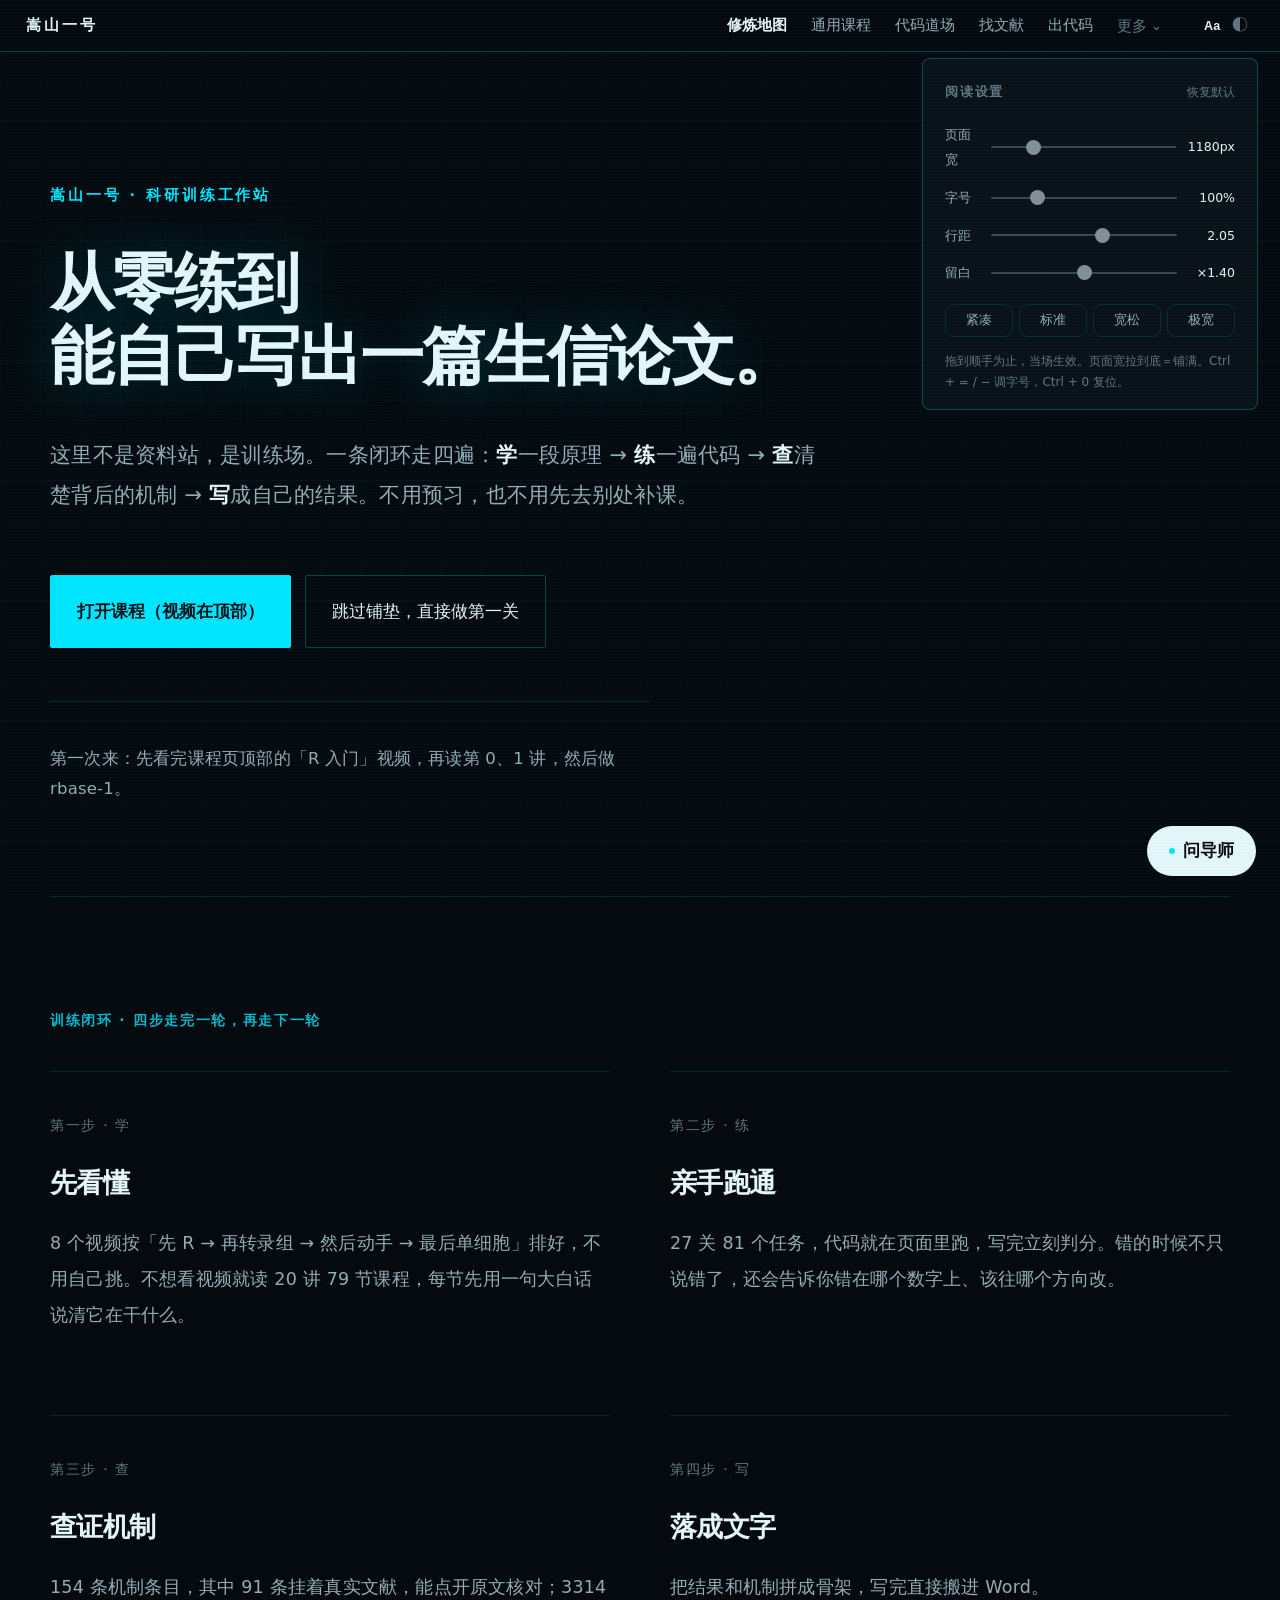
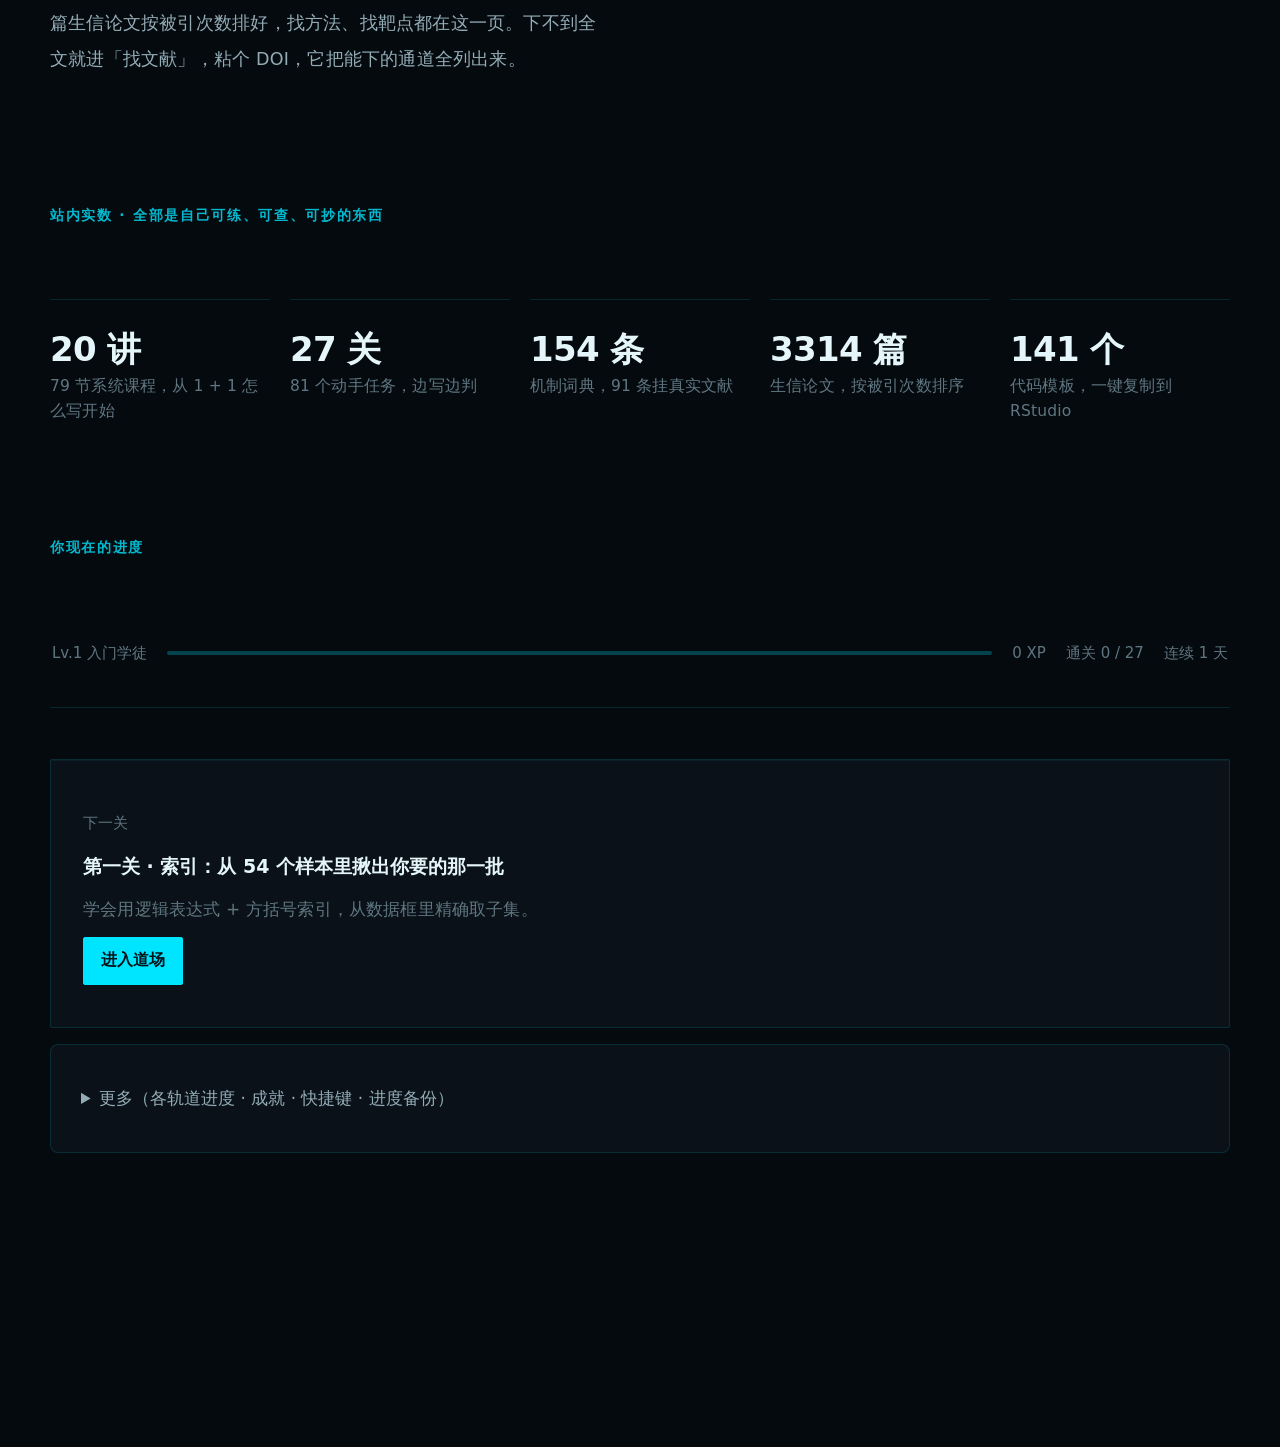
==== index.html @ c28a1964 "嵩山一号科研工作站 · 上线" ====
<!DOCTYPE html>
<html lang="zh-CN">
<head>
<meta charset="utf-8">
<meta name="viewport" content="width=device-width, initial-scale=1">
<meta name="description" content="嵩山一号 · 科研训练工作站：浏览器内直接跑 R 的生信训练站。11 讲 36 节课程、27 关 81 个代码任务、154 条机制词典（64 条挂真实文献）、3314 篇论文、141 个代码模板。">
<meta name="theme-color" content="#000000">
<title>嵩山一号 · 科研训练工作站</title>
<link rel="stylesheet" href="assets/theme.261102194846.css">
<script>
/* 首屏先套用已保存的字号/行距/留白，避免闪一下再变 */
(function () {
  try {
    function q(k, d, lo, hi) {
      var v = parseInt(localStorage.getItem(k), 10);
      return (isNaN(v) || v < lo || v > hi) ? d : v;
    }
    var fs = q("sx_fs", 100, 85, 150);
    var lh = q("sx_lh", 205, 150, 240);
    var sp = q("sx_sp", 140, 80, 200);
    var w = q("sx_w2", 1180, 860, 2400);
    var d = document.documentElement;
    d.style.setProperty("--fs", fs / 100);
    d.style.setProperty("--lh", lh / 100);
    d.style.setProperty("--sp", sp / 100);
    d.style.setProperty("--page-w", w >= 2400 ? "none" : w + "px");
    d.setAttribute("data-fs", fs);
    d.setAttribute("data-lh", lh);
    d.setAttribute("data-sp", sp);
    d.setAttribute("data-w", w);
  } catch (e) { }
})();
</script>
</head>
<body>

<header class="topbar">
  <a class="brand" href="#/map" title="回到修炼地图"><b>嵩山一号</b></a>
  <nav class="nav" id="nav"></nav>
  <div class="hud">
    <button class="themebtn readbtn" id="readBtn" title="字号与间距" aria-label="字号与间距">Aa</button>
    <button class="themebtn" id="themeBtn" title="切换深浅色">◐</button>
    <button class="menubtn" id="menuBtn" aria-label="打开菜单">菜单</button>
  </div>
</header>

<main class="wrap">
  <div class="page" id="view"></div>
</main>

<div class="toast" id="toast" style="display:none"></div>

<!-- 数据层 -->
<script src="data/data.261102194846.js"></script>
<script src="data/papers.261102194846.js"></script>
<script src="data/sources.261102194846.js"></script>
<script src="data/codebank.261102194846.js"></script>
<script src="data/codebank3.261102194846.js"></script>
<script src="data/seed_notes.261102194846.js"></script>
    <script src="data/knowledge.261102194846.js"></script>
    <script src="data/knowledge2.261102194846.js"></script>
    <script src="data/knowledge3.261102194846.js"></script>
<script src="data/knowledge4.261102194846.js"></script>
<script src="data/knowledge5.261102194846.js"></script>
<script src="data/levels_core.261102194846.js"></script>
<script src="data/levels_adv.261102194846.js"></script>
<script src="data/examples.261102194846.js"></script>
<script src="data/course.261102194846.js"></script>
<script src="data/course0.261102194846.js"></script>
<script src="data/videos.261102194846.js"></script>
<script src="data/digest.261102194846.js"></script>
<script src="data/paper_ext.261102194846.js"></script>
<script src="data/litports.261102194846.js"></script>
<script src="data/playbook.261102194846.js"></script>
<script src="data/know_cite.261102194846.js"></script>
<script src="data/paths.261102194846.js"></script>
<script src="data/writing.261102194846.js"></script>
<script src="data/tutors.261102194846.js"></script>

<!-- 逻辑层 -->
<script src="assets/store.261102194846.js"></script>
<script src="assets/webr.261102194846.js"></script>
  <script src="assets/view-dojo.261102194846.js"></script>
  <script src="assets/view-practice.261102194846.js"></script>
  <script src="assets/view-course.261102194846.js"></script>
<script src="assets/view-lib.261102194846.js"></script>
<script src="assets/view-lit.261102194846.js"></script>
<script src="assets/view-gen.261102194846.js"></script>
<script src="assets/view-write.261102194846.js"></script>
<script src="assets/tutor-dock.261102194846.js"></script>
<script src="assets/account.261102194846.js"></script>
<script src="assets/view-account.261102194846.js"></script>
<script src="assets/view-space.261102194846.js"></script>
<script src="assets/app.261102194846.js"></script>
<script src="assets/prefs.261102194846.js"></script>
</body>
</html>
---- assets/theme.261102194846.css ----
/* 嵩山一号 · 科研训练工作站
   2026-11 视觉改版：发布会式排版（黑底 / 超大标题 / 无边框 / 大留白）。
   2026-11 第二版：整体字阶上调一档、行高与间距放宽（原版小字过密）。
   字阶（桌面）：62 / 48 / 32 / 26 / 24 / 20 / 18 / 17.5 基准 / 16 / 15.5 / 14.5 / 13.5 / 12.5
   规则：不用阴影、不用彩色块；层次靠字号、字重、留白和 1px 细线。 */

:root {
    --bg: #0B0C0E;
    --bg-2: #0E0F12;
    --panel: #141519;
    --panel-2: #101114;
    --panel-alt: #1B1D22;
    --line: #24262B;
    --line-strong: #34373E;
    --ink: #f5f5f7;
    --ink-2: #a1a1a6;
    --ink-3: #6e6e73;
    --brand: #2997ff;
    --brand-soft: rgba(41, 151, 255, .10);
    --brand-line: rgba(41, 151, 255, .35);
    --accent: #ff453a;
    --accent-soft: rgba(255, 69, 58, .10);
    --accent-line: rgba(255, 69, 58, .32);
    --gold: #ffd60a;
    --gold-soft: rgba(255, 214, 10, .10);
    --blue: #2997ff;
    --blue-soft: rgba(41, 151, 255, .10);
    --ok: #30d158;
    --warn: #ffd60a;
    --out-bg: #08090B;
    --mono: "SF Mono", "Cascadia Mono", "Consolas", Menlo, monospace;
    --sans: "SF Pro SC", "PingFang SC", "Microsoft YaHei UI", "Microsoft YaHei",
            -apple-system, "Segoe UI", system-ui, sans-serif;
    --radius: 8px;
    --topbar-h: 52px;
}

html[data-theme="light"] {
    --bg: #ffffff;
    --bg-2: #fbfbfd;
    --panel: #f5f5f7;
    --panel-2: #fbfbfd;
    --panel-alt: #efeff1;
    --line: #e6e6e8;
    --line-strong: #d2d2d7;
    --ink: #1d1d1f;
    --ink-2: #515154;
    --ink-3: #86868b;
    --brand: #0066cc;
    --brand-soft: rgba(0, 102, 204, .07);
    --brand-line: rgba(0, 102, 204, .30);
    --accent: #d70015;
    --gold: #8a6100;
    --out-bg: #1d1d1f;
}

* { box-sizing: border-box; }

html, body {
    margin: 0; padding: 0; min-height: 100%;
    background: var(--bg); color: var(--ink);
    font-family: var(--sans); font-size: calc(19px * var(--fs)); line-height: 1.8;
    -webkit-font-smoothing: antialiased; text-rendering: optimizeLegibility;
}
body { display: flex; flex-direction: column; }

a { color: var(--brand); text-decoration: none; }
a:hover { text-decoration: underline; text-underline-offset: 3px; }
b, strong { font-weight: 600; color: var(--ink); }

/* ---------- 顶栏 ---------- */
.topbar {
    display: flex; align-items: center; gap: 16px;
    height: var(--topbar-h); padding: 0 26px; flex: 0 0 auto;
    position: sticky; top: 0; z-index: 40;
    background: rgba(0, 0, 0, .72);
    -webkit-backdrop-filter: saturate(180%) blur(20px);
    backdrop-filter: saturate(180%) blur(20px);
    border-bottom: 1px solid var(--line);
}
html[data-theme="light"] .topbar { background: rgba(255, 255, 255, .78); }
.brand { display: flex; align-items: center; text-decoration: none; }
.brand b { font-size: calc(15px * var(--fs)); font-weight: 600; letter-spacing: .2em; color: var(--ink); white-space: nowrap; }
.brand:hover { text-decoration: none; }
.brand:hover b { color: var(--brand); }

.nav { display: flex; margin-left: auto; overflow: visible; }
.nav a {
    padding: 5px 12px; font-size: calc(15px * var(--fs)); color: var(--ink-2);
    white-space: nowrap; border: 0; transition: color .15s;
}
.nav a:hover { color: var(--ink); text-decoration: none; }
.nav a.on { color: var(--ink); font-weight: 600; }
.nav .more { position: relative; }
.nav .more > a { cursor: pointer; color: var(--ink-3); }
.nav .more > a::after { content: "⌄"; margin-left: 4px; font-size: calc(13px * var(--fs)); position: relative; top: -1px; }
.nav .more.open > a { color: var(--ink); }
.nav .morebox {
    position: absolute; top: 34px; right: 0; min-width: 190px; display: none;
    background: var(--panel); border: 1px solid var(--line-strong); border-radius: 8px;
    padding: 8px; z-index: 60;
}
.nav .more.open .morebox { display: block; }
.nav .morebox a { display: block; padding: 10px 13px; border-radius: 6px; font-size: calc(15.5px * var(--fs)); }
.nav .morebox a:hover { background: var(--panel-alt); text-decoration: none; }
.nav .morebox a.on { color: var(--ink); font-weight: 600; background: var(--panel-alt); }
.nav .morebox .hudline {
    display: flex; gap: 14px; margin-top: 8px; padding: 11px 13px 6px;
    border-top: 1px solid var(--line); font-size: calc(13.5px * var(--fs)); color: var(--ink-3);
}

.hud { display: flex; align-items: center; margin-left: 8px; }
.themebtn {
    width: 28px; height: 28px; display: grid; place-items: center; cursor: pointer;
    border: 0; background: transparent; color: var(--ink-3); font-size: calc(15.5px * var(--fs));
}
.themebtn:hover { color: var(--ink); }
.menubtn {
    display: none; border: 0; background: transparent; cursor: pointer;
    color: var(--ink-2); font-size: calc(16px * var(--fs)); font-family: var(--sans);
    padding: 6px 2px 6px 12px;
}
body.mnav .menubtn { color: var(--ink); }

/* ---------- 主体 ---------- */
.wrap { flex: 1 1 auto; overflow: visible; padding: 0 32px 180px; }
.page { max-width: var(--page-w, 1180px); margin: 0 auto; }

.page-head { margin: 68px 0 40px; }
.page-head h2 { margin: 0 0 16px; font-size: calc(50px * var(--fs)); line-height: 1.15; letter-spacing: -.02em; font-weight: 700; }
.page-head p { margin: 0; color: var(--ink-2); font-size: calc(19.5px * var(--fs)); line-height: 1.75; max-width: min(var(--page-w, 1440px), 860px); }

/* ---------- 首屏 ---------- */
.hero { padding: 88px 0 56px; border-bottom: 1px solid var(--line); margin-bottom: 56px; }
.hero-k {
    font-size: calc(14.5px * var(--fs)); letter-spacing: .2em; color: var(--brand);
    text-transform: uppercase; margin-bottom: 20px; font-weight: 600;
}
.hero h2 { margin: 0 0 24px; font-size: calc(64px * var(--fs)); line-height: 1.14; letter-spacing: -.025em; font-weight: 700; }
.hero-sub { margin: 0 0 36px; font-size: calc(21px * var(--fs)); line-height: 1.72; color: var(--ink-2); max-width: 780px; }
.hero-sub b { color: var(--ink); font-weight: 600; }
.hero-acts { display: flex; gap: 14px; flex-wrap: wrap; margin-bottom: 32px; }
.hero-tip {
    font-size: calc(16.5px * var(--fs)); line-height: 1.8; color: var(--ink-2);
    border-top: 1px solid var(--line); padding-top: 24px; max-width: 720px;
}

/* ---------- 卡片 / 网格 ---------- */
.card { background: var(--panel); border: 1px solid var(--line); border-radius: var(--radius); padding: 26px 30px; }
.grid { display: grid; gap: 18px; }
.g2 { grid-template-columns: repeat(2, 1fr); }
.g3 { grid-template-columns: repeat(3, 1fr); }
.g4 { grid-template-columns: repeat(4, 1fr); }
@media (max-width: 1180px) { .g4 { grid-template-columns: repeat(2, 1fr); } }
@media (max-width: 900px) { .g2, .g3 { grid-template-columns: 1fr; } }

/* ---------- 按钮 ---------- */
.btn {
    display: inline-flex; align-items: center; justify-content: center; gap: 7px;
    border: 1px solid var(--line-strong); background: transparent; color: var(--ink);
    padding: 12px 24px; border-radius: var(--radius); font-size: calc(17px * var(--fs));
    font-family: var(--sans); cursor: pointer;
    transition: background .16s, border-color .16s, color .16s, transform .16s;
}
.btn:hover { border-color: var(--ink-3); text-decoration: none; }
.btn.primary { background: var(--ink); border-color: var(--ink); color: #0b0b0d; font-weight: 600; }
.btn.primary:hover { transform: translateY(-1px); color: #0b0b0d; filter: brightness(.92); }
html[data-theme="light"] .btn.primary { background: #0071e3; border-color: #0071e3; color: #fff; }
html[data-theme="light"] .btn.primary:hover { color: #fff; filter: brightness(1.06); }
.btn.danger { border-color: var(--accent-line); color: var(--accent); }
.btn.ghost { border-color: transparent; color: var(--brand); padding-left: 4px; padding-right: 4px; }
.btn.ghost:hover { text-decoration: underline; }
.btn.sm { padding: 8px 16px; font-size: calc(15.5px * var(--fs)); }
.btn:disabled { opacity: .4; cursor: not-allowed; }

/* ---------- 表单 ---------- */
input[type=text], input[type=search], select, textarea {
    border: 1px solid var(--line-strong); border-radius: 6px; padding: 13px 16px;
    font-family: var(--sans); font-size: calc(17.5px * var(--fs)); color: var(--ink); background: var(--panel-2);
    outline: none; transition: border-color .15s;
}
input:focus, select:focus, textarea:focus { border-color: var(--brand); }

code, pre { font-family: var(--mono); }
code.inline { background: var(--panel-alt); border-radius: 5px; padding: 2px 7px; font-size: calc(16.5px * var(--fs)); color: var(--ink); }
kbd {
    font-family: var(--mono); font-size: calc(14.5px * var(--fs)); background: var(--panel-alt);
    border: 1px solid var(--line-strong); border-radius: 6px; padding: 2px 7px; color: var(--ink-2);
}
pre.code {
    background: var(--panel-2); border: 1px solid var(--line); border-radius: 7px;
    padding: 22px 26px; overflow: auto; font-size: calc(16.5px * var(--fs)); line-height: 1.8;
    margin: 20px 0; max-height: 520px; color: var(--ink); tab-size: 2;
}

/* ---------- 标签 ---------- */
.tag {
    display: inline-block; font-size: calc(14px * var(--fs)); padding: 3px 10px; border-radius: 999px;
    margin: 3px 6px 3px 0; background: var(--panel-alt); color: var(--ink-2); border: 1px solid var(--line);
}
.tag.g { color: var(--ok); border-color: rgba(48, 209, 88, .3); background: transparent; }
.tag.r { color: var(--accent); border-color: var(--accent-line); background: transparent; }
.tag.y { color: var(--gold); border-color: rgba(255, 214, 10, .3); background: transparent; }
.tag.n { color: var(--ink-3); }

.muted { color: var(--ink-3); }
.small { font-size: calc(17px * var(--fs)); }
.tiny { font-size: calc(15px * var(--fs)); }
hr.sep { border: 0; border-top: 1px solid var(--line); margin: 28px 0; }
.kv { display: flex; gap: 12px; font-size: calc(17.5px * var(--fs)); line-height: 1.8; }
.kv > dt { color: var(--ink-3); min-width: 96px; margin: 0; }
.kv > dd { margin: 0; }

table.tbl { width: 100%; border-collapse: collapse; font-size: calc(17px * var(--fs)); }
table.tbl th, table.tbl td { border-bottom: 1px solid var(--line); padding: 13px 14px; text-align: left; vertical-align: top; }
table.tbl th { color: var(--ink-3); font-weight: 500; font-size: calc(14.5px * var(--fs)); letter-spacing: .06em; }
table.tbl tr:hover td { background: var(--panel-2); }
.scroll { overflow: auto; max-height: 680px; border: 1px solid var(--line); border-radius: 7px; }

/* ---------- 关卡 ---------- */
.lv { border: 1px solid var(--line); border-radius: 8px; background: var(--panel); padding: 22px 24px; display: flex; flex-direction: column; gap: 11px; }
.lv.locked { opacity: .45; }
.lv h4 { margin: 0; font-size: calc(19px * var(--fs)); font-weight: 600; }
.lv .meta { display: flex; gap: 9px; align-items: center; flex-wrap: wrap; font-size: calc(15px * var(--fs)); color: var(--ink-3); }
.bar { height: 3px; background: var(--line); border-radius: 999px; overflow: hidden; }
.bar > i { display: block; height: 100%; background: var(--ink); }
html[data-theme="light"] .bar > i { background: #0071e3; }

.layout-2 { display: grid; grid-template-columns: 268px 1fr; gap: 76px; align-items: start; }
@media (max-width: 1040px) { .layout-2 { grid-template-columns: 1fr; gap: 24px; } }
.side { position: sticky; top: 74px; max-height: calc(100vh - 100px); overflow: auto; padding: 8px 0; }
@media (max-width: 1040px) { .side { position: static; max-height: none; border: 1px solid var(--line); border-radius: 7px; padding: 14px; } }
.sidehead { display: flex; justify-content: space-between; align-items: baseline; padding: 0 10px 12px; }
.sidehead b { font-size: calc(15px * var(--fs)); letter-spacing: .1em; color: var(--ink-3); font-weight: 600; }
.cmain { min-width: 0; }

.tk {
    font-size: calc(14px * var(--fs)); letter-spacing: .06em; color: var(--ink-3);
    margin: 22px 0 8px; padding: 0 10px;
    white-space: nowrap; overflow: hidden; text-overflow: ellipsis;
}
.lvrow {
    display: flex; align-items: center; gap: 10px; padding: 8px 10px; border-radius: 8px;
    cursor: pointer; font-size: calc(16px * var(--fs)); color: var(--ink-2); transition: background .15s, color .15s;
}
.lvrow > span:nth-child(2) { flex: 1 1 auto; min-width: 0; overflow: hidden; text-overflow: ellipsis; white-space: nowrap; }
.lvrow:hover { background: var(--panel-alt); color: var(--ink); }
.lvrow.on { color: var(--brand); }
.lvrow.done { color: var(--ok); }
.lvrow.locked { opacity: .4; }
.lvrow .xp { margin-left: auto; font-size: calc(13.5px * var(--fs)); color: var(--ink-3); }
.dot-s { width: 5px; height: 5px; border-radius: 50%; background: var(--line-strong); flex: 0 0 5px; }

/* ---------- 引导 ---------- */
.guide { border-color: var(--line-strong); margin-bottom: 26px; }
.guide-head { display: flex; align-items: center; justify-content: space-between; gap: 12px; }
.guide-head b { font-size: calc(18.5px * var(--fs)); }
.guide.folded .guide-body { display: none; }
.guide-body { margin-top: 20px; display: flex; flex-direction: column; gap: 18px; }
.guide .step { display: flex; gap: 14px; align-items: flex-start; font-size: calc(17.5px * var(--fs)); line-height: 1.8; }
.guide .num {
    flex: 0 0 24px; width: 24px; height: 24px; border-radius: 50%;
    background: var(--panel-alt); color: var(--ink-2);
    display: grid; place-items: center; font-size: calc(14px * var(--fs)); font-weight: 600;
}

.lv-title { display: flex; align-items: center; gap: 12px; flex-wrap: wrap; }
.lv-title h3 { margin: 0; font-size: calc(25px * var(--fs)); letter-spacing: -.01em; }
h4.sec { margin: 40px 0 14px; font-size: calc(15px * var(--fs)); letter-spacing: .12em; color: var(--ink-3); font-weight: 600; }
.margin-s { margin-top: 20px; }
ol.crit { margin: 10px 0 0; padding-left: 22px; }
ol.crit li { margin: 12px 0; font-size: calc(18.5px * var(--fs)); line-height: 1.8; color: var(--ink-2); }
ol.crit li b { color: var(--ink); }
ol.crit li::marker { color: var(--ink-3); font-size: calc(15.5px * var(--fs)); }

/* ---------- 编辑器 ---------- */
.editor-head {
    display: flex; align-items: center; gap: 12px; justify-content: space-between;
    border-bottom: 1px solid var(--line); padding-bottom: 14px; margin-bottom: 16px; flex-wrap: wrap;
}
textarea.ed {
    width: 100%; min-height: 340px; font-family: var(--mono); font-size: calc(16.5px * var(--fs));
    line-height: 1.8; border: 1px solid var(--line-strong); border-radius: 7px; padding: 18px 20px;
    resize: vertical; background: var(--panel-2); color: var(--ink);
    white-space: pre; overflow-wrap: normal; overflow-x: auto; outline: none;
}
textarea.ed:focus { border-color: var(--brand); }
.hint-line { font-size: calc(16.5px * var(--fs)); color: var(--ink-2); margin-bottom: 12px; }
.runbar { display: flex; justify-content: space-between; align-items: center; gap: 12px; margin-top: 16px; flex-wrap: wrap; }

.out {
    background: var(--out-bg); color: #d6d6da; border: 1px solid var(--line);
    border-radius: 7px; padding: 18px 20px; font-family: var(--mono);
    font-size: calc(16px * var(--fs)); line-height: 1.8; max-height: 440px; overflow: auto;
    min-height: 72px; margin-top: 16px;
}
.out-raw { margin: 0 0 10px; white-space: pre-wrap; }
.verdict { font-family: var(--sans); font-size: calc(16.5px * var(--fs)); padding: 12px 16px; border-radius: 6px; }
.verdict.ok { background: rgba(48, 209, 88, .12); color: #6ee787; }
.verdict.err { background: rgba(255, 69, 58, .12); color: #ff9a92; }

.hint-item { display: flex; gap: 12px; margin: 16px 0; font-size: calc(17.5px * var(--fs)); line-height: 1.8; }
.hint-item .hn {
    flex: 0 0 22px; width: 22px; height: 22px; border-radius: 50%;
    background: var(--panel-alt); color: var(--ink-2);
    display: grid; place-items: center; font-size: calc(13.5px * var(--fs)); font-weight: 600;
}
.toolbar { display: flex; gap: 10px; flex-wrap: wrap; align-items: center; }

/* ---------- 提示 ---------- */
.note {
    border-left: 2px solid var(--ink-3); background: transparent; padding: 6px 0 6px 18px;
    font-size: calc(17.5px * var(--fs)); line-height: 1.8; margin: 20px 0; color: var(--ink-2);
}
.note b { color: var(--ink); }
.note.warn { border-color: var(--warn); }
.note.bad { border-color: var(--accent); }
.note.info { border-color: var(--brand); }

details.acc { border: 1px solid var(--line); border-radius: 8px; padding: 20px 24px; background: var(--panel); margin: 22px 0; }
details.acc > summary { cursor: pointer; font-size: calc(17px * var(--fs)); color: var(--ink-2); }
details.acc > summary:hover { color: var(--ink); }
details.acc[open] > summary { margin-bottom: 20px; border-bottom: 1px solid var(--line); padding-bottom: 14px; }

.pill-q {
    display: inline-grid; place-items: center; width: 20px; height: 20px; border-radius: 50%;
    background: var(--panel-alt); color: var(--ink-2); font-size: calc(13.5px * var(--fs)); font-weight: 600;
}

/* ---------- 数据中心 ---------- */
.ds-row { display: grid; grid-template-columns: 1fr auto; gap: 18px; padding: 18px 0; border-bottom: 1px solid var(--line); align-items: center; }
.ds-row:last-child { border-bottom: 0; }
.src-head { display: flex; align-items: center; gap: 12px; cursor: pointer; padding-bottom: 6px; }
.src-head b { font-size: calc(18.5px * var(--fs)); }
.src-head span.tiny:last-child { margin-left: auto; color: var(--ink-3); font-size: calc(14.5px * var(--fs)); }
.src-body { margin-top: 10px; }
.search-bar { display: flex; gap: 12px; flex-wrap: wrap; align-items: center; margin-bottom: 24px; }
.search-bar input { flex: 1 1 240px; min-width: 170px; }

.toast {
    position: fixed; bottom: 32px; left: 50%; transform: translateX(-50%);
    background: var(--ink); color: var(--bg); padding: 14px 24px; border-radius: 999px;
    font-size: calc(16.5px * var(--fs)); z-index: 9999; max-width: 80vw; font-weight: 500;
}

/* ==================== 通用课程 ==================== */
.lec { border-top: 1px solid var(--line); padding: 56px 0 16px; }
.lec:first-of-type { border-top: 0; padding-top: 10px; }
.lec-h { display: flex; gap: 24px; align-items: flex-start; margin-bottom: 16px; }
.lec-no { font-size: calc(15.5px * var(--fs)); line-height: 1; color: var(--ink-3); flex: 0 0 38px; padding-top: 10px; font-variant-numeric: tabular-nums; }
.lec-t h3 { margin: 0 0 10px; font-size: calc(34px * var(--fs)); line-height: 1.22; letter-spacing: -.02em; font-weight: 700; }
.lec-plain { font-size: calc(19px * var(--fs)); line-height: 1.78; color: var(--ink-2); margin-bottom: 10px; max-width: 820px; }
.lec-goal { font-size: calc(15.5px * var(--fs)); line-height: 1.7; color: var(--ink-3); }
.lec-watch { font-size: calc(15.5px * var(--fs)); line-height: 1.7; margin: 14px 0 8px; color: var(--ink-3); }
.lec-watch a { color: var(--brand); margin-right: 18px; }

details.sec { border: 0; border-top: 1px solid var(--line); border-radius: 0; background: transparent; margin: 0; }
details.sec > summary {
    cursor: pointer; padding: 20px 2px; font-size: calc(19.5px * var(--fs)); font-weight: 500;
    list-style: none; display: flex; align-items: center; gap: 14px; color: var(--ink);
}
details.sec > summary::-webkit-details-marker { display: none; }
details.sec > summary::after {
    content: "›"; margin-left: auto; color: var(--ink-3); font-size: calc(21px * var(--fs));
    transition: transform .18s; line-height: 1;
}
details.sec[open] > summary::after { transform: rotate(90deg); color: var(--ink); }
details.sec > summary:hover { color: var(--brand); }
.sec-b { padding: 0 2px 34px; max-width: 820px; }
.why { font-size: calc(18.5px * var(--fs)); line-height: 1.8; color: var(--ink-2); padding: 4px 0 4px 18px; border-left: 2px solid var(--line-strong); margin: 6px 0 22px; }
.pts-h { font-size: calc(14px * var(--fs)); letter-spacing: .12em; color: var(--ink-3); margin: 26px 0 4px; font-weight: 600; }
details.real { margin-top: 18px; border-top: 1px solid var(--line); padding-top: 14px; }
details.real > summary { cursor: pointer; font-size: calc(16px * var(--fs)); color: var(--ink-3); }
details.real > summary:hover { color: var(--brand); }
details.real[open] > summary { margin-bottom: 6px; }

.resg { margin: 26px 0; }
.resg-h { font-size: calc(14px * var(--fs)); letter-spacing: .12em; color: var(--ink-3); margin-bottom: 12px; font-weight: 600; }
.resi { padding: 12px 0; border-bottom: 1px solid var(--line); font-size: calc(17px * var(--fs)); line-height: 1.7; }
.resi:last-child { border-bottom: 0; }
.resi-m { font-size: calc(14px * var(--fs)); color: var(--ink-3); margin-left: 12px; }
.resi-d { font-size: calc(15.5px * var(--fs)); line-height: 1.7; color: var(--ink-3); }

/* ==================== 首页：训练闭环 + 训练资产 ====================
   闭环四步不用卡片，用四根细线分栏——发布会式排版里，边框越少越干净。 */
.loop { display: grid; grid-template-columns: repeat(4, 1fr); gap: 0 40px; margin: 0; }
.loop-i {
    display: flex; flex-direction: column; gap: 10px; padding: 24px 0 8px;
    border-top: 1px solid var(--line); transition: border-color .2s;
}
.loop-i:hover { border-color: var(--ink-3); text-decoration: none; }
.loop-s { font-size: calc(14px * var(--fs)); color: var(--ink-3); letter-spacing: .12em; }
.loop-i b { font-size: calc(27px * var(--fs)); letter-spacing: -.02em; font-weight: 700; transition: color .2s; }
.loop-i:hover b { color: var(--brand); }
.loop-i span.loop-d { font-size: calc(17px * var(--fs)); color: var(--ink-2); line-height: 1.8; }
@media (max-width: 1000px) { .loop { grid-template-columns: repeat(2, 1fr); gap: 0 32px; } }

.assets { display: grid; grid-template-columns: repeat(5, 1fr); gap: 18px; margin: 40px 0 0; }
.asset { border-top: 1px solid var(--line); padding-top: 18px; }
.asset b { display: block; font-size: calc(34px * var(--fs)); line-height: 1.1; letter-spacing: -.02em; font-weight: 700; margin-bottom: 6px; }
.asset span { font-size: calc(15px * var(--fs)); color: var(--ink-3); line-height: 1.6; display: block; }
@media (max-width: 900px) { .assets { grid-template-columns: repeat(2, 1fr); } }

.statline {
    display: flex; align-items: center; gap: 18px; flex-wrap: wrap;
    padding: 24px 2px; border-bottom: 1px solid var(--line);
    font-size: calc(15px * var(--fs)); color: var(--ink-3);
}
.statline .bar { flex: 1 1 140px; min-width: 80px; height: 4px; background: var(--line-strong); }
.nextcard { margin-top: 30px; }

/* ==================== 视频课 ==================== */
.path { display: grid; grid-template-columns: repeat(4, 1fr); gap: 16px; margin: 0 0 48px; }
@media (max-width: 1000px) { .path { grid-template-columns: repeat(2, 1fr); } }
.path-i {
    display: flex; flex-direction: column; gap: 7px; cursor: pointer;
    border: 1px solid var(--line); border-radius: 8px; padding: 22px;
    background: var(--panel); transition: border-color .2s, background .2s, transform .2s;
}
.path-i:hover { border-color: var(--line-strong); background: var(--panel-alt); transform: translateY(-2px); }
.path-s { font-size: calc(14px * var(--fs)); color: var(--brand); }
.path-i b { font-size: calc(18.5px * var(--fs)); }
.path-d { font-size: calc(16px * var(--fs)); color: var(--ink-3); line-height: 1.75; }

.vlist { border-top: 1px solid var(--line); }
.vrow {
    display: grid; grid-template-columns: 48px 1fr 136px; gap: 26px;
    padding: 36px 4px; border-bottom: 1px solid var(--line); align-items: start;
    transition: background .2s;
}
.vrow:hover { background: var(--panel-2); }
.vrow.flash { background: var(--panel-alt); }
.vno { font-size: calc(17.5px * var(--fs)); color: var(--ink-3); line-height: 1.4; font-variant-numeric: tabular-nums; }
.vtitle { display: flex; align-items: baseline; gap: 12px; flex-wrap: wrap; }
.vtitle a { font-size: calc(22px * var(--fs)); font-weight: 600; color: var(--ink); letter-spacing: -.01em; }
.vtitle a:hover { color: var(--brand); text-decoration: none; }
.vtier { font-size: calc(13.5px * var(--fs)); color: var(--ink-3); border: 1px solid var(--line); border-radius: 999px; padding: 3px 10px; }
.vmeta { font-size: calc(14.5px * var(--fs)); color: var(--ink-3); margin: 9px 0; }
.vwhy { font-size: calc(17px * var(--fs)); color: var(--ink-2); line-height: 1.8; }
.vact { display: flex; flex-direction: column; align-items: flex-end; gap: 10px; }
.vwatch { font-size: calc(14px * var(--fs)); color: var(--ink-3); }
.vurl { display: block; font-size: calc(13.5px * var(--fs)); color: var(--ink-3); margin-top: 10px; word-break: break-all; user-select: all; }
.vurl:hover { color: var(--brand); }
@media (max-width: 820px) {
    .vrow { grid-template-columns: 32px 1fr; }
    .vact { grid-column: 2; flex-direction: row; align-items: center; }
}

.sec-h { font-size: calc(14px * var(--fs)); letter-spacing: .12em; color: var(--ink-3); margin: 64px 0 20px; font-weight: 600; }
.reads { display: grid; grid-template-columns: repeat(2, 1fr); gap: 16px; }
@media (max-width: 900px) { .reads { grid-template-columns: 1fr; } }
.read {
    display: flex; flex-direction: column; gap: 6px; padding: 24px 26px;
    border: 1px solid var(--line); border-radius: 8px; background: var(--panel);
    transition: border-color .2s, transform .2s;
}
.read:hover { border-color: var(--line-strong); text-decoration: none; transform: translateY(-2px); }
.read b { font-size: calc(18.5px * var(--fs)); }
.read span { font-size: calc(16px * var(--fs)); line-height: 1.7; color: var(--ink-3); }

/* ==================== AI 导师 ==================== */
.sxDock {
    position: fixed; right: 24px; bottom: 24px; z-index: 900;
    display: flex; align-items: center; gap: 8px;
    background: var(--ink); color: var(--bg); border: 0; cursor: pointer;
    padding: 14px 22px; border-radius: 999px; font-size: calc(16.5px * var(--fs));
    font-family: var(--sans); font-weight: 600; transition: transform .16s;
}
.sxDock:hover { transform: translateY(-2px); }
.sxDock .dot { width: 6px; height: 6px; border-radius: 50%; background: var(--brand); }

.sxPanel {
    position: fixed; right: 24px; bottom: 24px; z-index: 901;
    width: 440px; max-width: calc(100vw - 36px); height: auto; max-height: calc(100vh - 50px); overflow-y: auto;
    background: var(--panel); border: 1px solid var(--line-strong); border-radius: 22px;
    display: none; flex-direction: column; overflow: hidden;
}
.sxPanel.open { display: flex; }
.sxHead { display: flex; align-items: center; gap: 12px; padding: 16px 18px; border-bottom: 1px solid var(--line); }
.sxHead b { font-size: calc(17.5px * var(--fs)); }
.sxHead select { font-size: calc(15px * var(--fs)); padding: 5px 9px; }
.sxHead .sp { flex: 1 1 auto; }
.sxBody { flex: 1 1 auto; overflow: auto; padding: 18px; display: flex; flex-direction: column; gap: 12px; }
.sxMsg { max-width: 92%; font-size: calc(17px * var(--fs)); line-height: 1.75; }
.sxMsg .bub { padding: 12px 16px; border-radius: 8px; white-space: pre-wrap; }
.sxMsg.me { align-self: flex-end; }
.sxMsg.me .bub { background: var(--ink); color: var(--bg); border-bottom-right-radius: 5px; }
.sxMsg.ai .bub { background: var(--panel-alt); border: 1px solid var(--line); border-bottom-left-radius: 5px; }
.sxMsg.sys .bub { background: var(--panel-alt); font-size: calc(15px * var(--fs)); color: var(--ink-3); }
.sxFoot { padding: 14px 16px; border-top: 1px solid var(--line); }
.sxFoot textarea { width: 100%; min-height: 62px; max-height: 170px; resize: vertical; font-size: calc(17px * var(--fs)); }
.sxFoot .row { display: flex; gap: 10px; align-items: center; margin-top: 10px; flex-wrap: wrap; }

/* ---------- 正文渲染 / 打印 ---------- */
.markdown-body { font-size: calc(18.5px * var(--fs)); line-height: 1.95; color: var(--ink-2); }
.markdown-body b, .markdown-body strong { color: var(--ink); }
.markdown-body h1, .markdown-body h2 { color: var(--ink); border-bottom: 1px solid var(--line); padding-bottom: 10px; }
.markdown-body pre { background: var(--panel-2); border: 1px solid var(--line); border-radius: 6px; padding: 16px; overflow: auto; }
.markdown-body blockquote { margin: 18px 0; padding-left: 16px; border-left: 2px solid var(--line-strong); color: var(--ink-3); }

.print-only { display: none; }
@media print {
    .topbar, .nav, .btn, .no-print, .sxDock, .sxPanel { display: none !important; }
    body, .wrap { background: #fff; color: #000; padding: 0; }
    .manuscript { border: 0; }
}

/* ==================== 阅读密度（可调） ====================
   --sp  纵向留白倍数（间距档）
   --lh  正文行高（间距档联动）
   --fs  字号倍数（由 prefs.js 写到 html 上）
   这里只覆盖纵向 padding / margin / gap 与正文 line-height，
   横向尺寸一律不动，避免变宽后行宽失控。 */

:root { --fs: 1; --sp: 1.4; --lh: 2.05; }

html, body { line-height: var(--lh); }

.wrap { padding: 0 32px calc(180px * var(--sp)); }

.page-head { margin: calc(72px * var(--sp)) 0 calc(46px * var(--sp)); }
.page-head h2 { margin-bottom: calc(20px * var(--sp)); }
.page-head p { line-height: calc(var(--lh) * .94); }

.hero { padding: calc(92px * var(--sp)) 0 calc(66px * var(--sp)); margin-bottom: calc(66px * var(--sp)); }
.hero-k { margin-bottom: calc(26px * var(--sp)); }
.hero h2 { margin-bottom: calc(30px * var(--sp)); }
.hero-sub { margin-bottom: calc(42px * var(--sp)); line-height: calc(var(--lh) * .94); }
.hero-acts { margin-bottom: calc(38px * var(--sp)); }
.hero-tip { padding-top: calc(30px * var(--sp)); }

.card { padding: calc(30px * var(--sp)) 32px; }
.grid { gap: calc(20px * var(--sp)); }

.loop { gap: 0 44px; }
.loop-i { gap: calc(11px * var(--sp)); padding: calc(28px * var(--sp)) 0 calc(10px * var(--sp)); }
.loop-i span.loop-d { line-height: var(--lh); letter-spacing: .012em; }

.assets { gap: calc(24px * var(--sp)) 20px; margin: calc(50px * var(--sp)) 0 0; }
.asset { padding-top: calc(22px * var(--sp)); }

.statline { padding: calc(28px * var(--sp)) 2px; gap: 20px; }
.nextcard { margin-top: calc(36px * var(--sp)); }
.sec-h { margin: calc(78px * var(--sp)) 0 calc(26px * var(--sp)); }

.btn { padding: calc(13px * var(--sp)) 26px; }
.btn.sm { padding: calc(9px * var(--sp)) 17px; }

pre.code { padding: calc(24px * var(--sp)) 28px; margin: calc(24px * var(--sp)) 0; }
code.inline { padding: calc(3px * var(--sp)) 8px; }
kbd { padding: calc(3px * var(--sp)) 8px; }

.note { margin: calc(26px * var(--sp)) 0; padding: calc(8px * var(--sp)) 0 calc(8px * var(--sp)) 20px; }
h4.sec { margin: calc(50px * var(--sp)) 0 calc(18px * var(--sp)); }
ol.crit li { margin: calc(16px * var(--sp)) 0; }
hr.sep { margin: calc(32px * var(--sp)) 0; }

table.tbl th, table.tbl td { padding: calc(16px * var(--sp)) 16px; }

.lv { padding: calc(24px * var(--sp)) 26px; gap: calc(13px * var(--sp)); }
.guide { margin-bottom: calc(32px * var(--sp)); }
.guide-body { margin-top: calc(24px * var(--sp)); gap: calc(22px * var(--sp)); }
.guide .step { line-height: var(--lh); }
.hint-item { margin: calc(20px * var(--sp)) 0; }
.hint-line { margin-bottom: calc(14px * var(--sp)); }

details.acc { padding: calc(26px * var(--sp)) 30px; margin: calc(30px * var(--sp)) 0; }
details.acc[open] > summary { margin-bottom: calc(22px * var(--sp)); padding-bottom: calc(16px * var(--sp)); }

.lec { padding: calc(66px * var(--sp)) 0 calc(24px * var(--sp)); }
.lec-h { margin-bottom: calc(22px * var(--sp)); }
.lec-t h3 { margin-bottom: calc(16px * var(--sp)); }
.lec-plain { line-height: var(--lh); margin-bottom: calc(14px * var(--sp)); }
.lec-watch { margin: calc(18px * var(--sp)) 0 calc(10px * var(--sp)); }

details.sec > summary { padding: calc(24px * var(--sp)) 2px; }
.sec-b { padding: 0 2px calc(46px * var(--sp)); }
.why { line-height: var(--lh); margin: calc(8px * var(--sp)) 0 calc(30px * var(--sp)); padding: calc(6px * var(--sp)) 0 calc(6px * var(--sp)) 20px; }
.pts-h { margin: calc(34px * var(--sp)) 0 calc(8px * var(--sp)); }
.resg { margin: calc(34px * var(--sp)) 0; }
.resg-h { margin-bottom: calc(16px * var(--sp)); }
.resi { padding: calc(16px * var(--sp)) 0; line-height: var(--lh); }
details.real { margin-top: calc(24px * var(--sp)); padding-top: calc(18px * var(--sp)); }

.reads { gap: calc(18px * var(--sp)); }
.read { padding: calc(28px * var(--sp)) 28px; gap: calc(10px * var(--sp)); }
.path { gap: calc(18px * var(--sp)); margin-bottom: calc(48px * var(--sp)); }
.path-i { padding: calc(26px * var(--sp)); gap: calc(10px * var(--sp)); }
.vrow { padding: calc(42px * var(--sp)) 4px; }
.vmeta { margin: calc(11px * var(--sp)) 0; }
.vwhy { line-height: var(--lh); }

.search-bar { margin-bottom: calc(28px * var(--sp)); }
.ds-row { padding: calc(20px * var(--sp)) 0; }
.src-body { margin-top: calc(14px * var(--sp)); }

.sxBody { padding: calc(20px * var(--sp)) 20px; gap: calc(14px * var(--sp)); }
.sxMsg { line-height: calc(var(--lh) * .92); }
.markdown-body { line-height: var(--lh); }
.markdown-body blockquote { margin: calc(22px * var(--sp)) 0; }

/* ---------- 正文节奏：中文长文的呼吸 ----------
   上一版只放大了区块留白，但课程正文是 ol.crit > li，条目之间只有 12px，
   中文行距 1.8 也不够，几行字就糊成一块。这里给条目、代码块、标签各留固定气口。 */

.sec-b { padding: 0 2px calc(56px * var(--sp)); max-width: min(var(--page-w, 1440px), 900px); }
.sec-b .why { margin: calc(6px * var(--sp)) 0 calc(34px * var(--sp)); }
.pts { margin: calc(6px * var(--sp)) 0 calc(36px * var(--sp)); }
.pts-h { margin: 0 0 calc(18px * var(--sp)); }
ol.crit { margin: 0; padding-left: 26px; }
ol.crit li { margin: 0 0 calc(24px * var(--sp)); line-height: var(--lh); }
ol.crit li:last-child { margin-bottom: 0; }
.sec-b pre.code { margin: calc(28px * var(--sp)) 0; }
.sec-b details.real { margin-top: calc(26px * var(--sp)); }

/* 目录：原来内边距 8px 且单行截断，标题全被切成「变量：一个数..」 */
.side { padding: calc(10px * var(--sp)) 0; }
.sidehead { padding: 0 12px calc(18px * var(--sp)); }
.lvrow { padding: calc(12px * var(--sp)) 12px; line-height: 1.55; }
.lvrow > span:nth-child(2) {
    display: -webkit-box; -webkit-line-clamp: 2; -webkit-box-orient: vertical;
    white-space: normal; overflow: hidden; text-overflow: clip;
}
.tk { margin: calc(32px * var(--sp)) 0 calc(12px * var(--sp)); }

/* 折叠行与讲义头 */
details.sec > summary { padding: calc(26px * var(--sp)) 2px; }
.lec-goal, .lec-watch { line-height: var(--lh); }
.lec-watch { margin: calc(20px * var(--sp)) 0 calc(12px * var(--sp)); }

/* 中文别贴字：字距略开一点，长句才不糊 */
.sec-b, .lec-plain, .lec-goal, .lec-watch, .why, .hero-sub, .hero-tip,
.markdown-body, .note, .guide .step, .hint-item, table.tbl td { letter-spacing: .012em; }

/* ==================== 手机 ==================== */
@media (max-width: 760px) {
    html, body { overflow-x: hidden; font-size: calc(18.5px * var(--fs)); line-height: 1.8; }
    .topbar { padding: 0 16px; gap: 8px; height: 50px; }
    /* 毛玻璃会变成 fixed 子元素的包含块，把全屏菜单压扁；手机端改实底 */
    .topbar { background: var(--bg); -webkit-backdrop-filter: none; backdrop-filter: none; }
    .brand b { font-size: calc(14px * var(--fs)); letter-spacing: .16em; }
    .hud { margin-left: auto; gap: 4px; }

    /* 手机上导航不再横向挤：收进「菜单」全屏面板 */
    .menubtn { display: block; }
    .nav {
        display: none; position: fixed; inset: 50px 0 0 0; z-index: 45;
        flex-direction: column; align-items: stretch; gap: 0; margin: 0;
        padding: 12px 18px 44px; overflow-y: auto;
        background: var(--bg);
    }
    body.mnav .nav { display: flex; }
    .nav a { padding: 17px 2px; font-size: calc(19.5px * var(--fs)); color: var(--ink-2); border-bottom: 1px solid var(--line); }
    .nav a.on { color: var(--ink); }
    .nav .more { position: static; }
    .nav .more > a {
        padding: 24px 2px 10px; border-bottom: 0; pointer-events: none;
        font-size: calc(14px * var(--fs)); letter-spacing: .14em; color: var(--ink-3);
    }
    .nav .more > a::after { display: none; }
    .nav .morebox {
        position: static; display: block; border: 0; border-radius: 0;
        background: transparent; padding: 0; min-width: 0;
    }
    .nav .morebox a { padding: 15px 14px; font-size: calc(18px * var(--fs)); border-radius: 6px; }
    .nav .morebox .hudline { margin-top: 18px; padding: 16px 2px 0; font-size: calc(14.5px * var(--fs)); gap: 20px; }

    .wrap { padding: 0 20px 140px; }
    .page { max-width: 100%; }
    .page-head { margin: 40px 0 26px; }
    .page-head h2 { font-size: calc(34px * var(--fs)); }
    .page-head p { font-size: calc(18.5px * var(--fs)); }
    .hero { padding: 40px 0 32px; margin-bottom: 32px; }
    .hero h2 { font-size: calc(40px * var(--fs)); letter-spacing: -.02em; }
    .hero-sub { font-size: calc(19px * var(--fs)); line-height: 1.75; margin-bottom: 28px; }
    .hero-acts { flex-direction: column; gap: 12px; }
    .hero-acts .btn { justify-content: center; }
    .hero-tip { font-size: calc(16px * var(--fs)); padding-top: 20px; }
    .loop, .path { grid-template-columns: 1fr; gap: 0; }
    .loop-i { padding: 22px 0 6px; }
    .loop-i b { font-size: calc(24px * var(--fs)); }
    .loop-i span.loop-d { font-size: calc(17.5px * var(--fs)); }
    .assets { grid-template-columns: repeat(2, 1fr); gap: 22px 16px; }
    .asset b { font-size: calc(28px * var(--fs)); }
    .asset span { font-size: calc(15px * var(--fs)); }
    .vrow { grid-template-columns: 30px 1fr; gap: 12px; padding: 26px 0; }
    .vact { grid-column: 1 / -1; flex-direction: row; align-items: center; justify-content: space-between; margin-top: 6px; }
    .vtitle a { font-size: calc(20px * var(--fs)); }
    .vwhy { font-size: calc(17.5px * var(--fs)); }
    .lec { padding: 40px 0 10px; }
    .lec-h { gap: 14px; }
    .lec-t h3 { font-size: calc(26px * var(--fs)); }
    .lec-no { flex: 0 0 26px; font-size: calc(14.5px * var(--fs)); padding-top: 6px; }
    .lec-plain, .why { font-size: calc(18.5px * var(--fs)); }
    details.sec > summary { font-size: calc(18.5px * var(--fs)); padding: 18px 0; }
    .sec-b { padding-bottom: 26px; }
    pre.code { font-size: calc(15px * var(--fs)); padding: 16px; line-height: 1.75; }
    ol.crit li { font-size: calc(18px * var(--fs)); }
    table.tbl { font-size: calc(15.5px * var(--fs)); }
    table.tbl th, table.tbl td { padding: 10px; }
    .grid.g2, .grid.g3, .grid.g4 { grid-template-columns: 1fr; }
    .card { padding: 20px 18px; border-radius: 8px; }
    .sxDock { right: 14px; bottom: 14px; padding: 12px 18px; font-size: calc(16px * var(--fs)); }
    .sxPanel { right: 8px; bottom: 8px; width: calc(100vw - 16px); height: calc(100vh - 16px); }
}

/* ==================== 阅读设置面板 ====================
   三根滑杆连续可调，比档位按钮好使：拖到哪儿算哪儿，右边实时给数值。 */
html, body { line-height: var(--lh); }

.readbtn { font-size: 12.5px; letter-spacing: .02em; font-weight: 600; }
.readbtn.on { color: var(--ink); }

.readpop {
    display: none; position: fixed; top: 58px; right: 22px; z-index: 80; width: 336px;
    background: var(--panel); border: 1px solid var(--line-strong); border-radius: 8px;
    padding: 20px 22px 16px;
}
.readpop.open { display: block; }

.rp-head { display: flex; align-items: baseline; justify-content: space-between; margin-bottom: 16px; }
.rp-head b { font-size: 13px; letter-spacing: .14em; color: var(--ink-3); font-weight: 600; }
.rp-head a { font-size: 12px; color: var(--ink-3); }
.rp-head a:hover { color: var(--ink); }

.rp-row { display: flex; align-items: center; gap: 12px; margin-bottom: 12px; }
.rp-k { flex: 0 0 34px; font-size: 12.5px; color: var(--ink-2); }
.rp-r {
    -webkit-appearance: none; appearance: none; flex: 1 1 auto; min-width: 0;
    height: 22px; background: transparent; cursor: pointer; margin: 0;
}
.rp-r::-webkit-slider-runnable-track { height: 2px; background: var(--ink-3); opacity: .55; border-radius: 2px; }
.rp-r::-webkit-slider-thumb {
    -webkit-appearance: none; appearance: none; width: 15px; height: 15px; border-radius: 50%;
    background: var(--ink); border: 0; margin-top: -6.5px; cursor: pointer;
    transition: transform .12s;
}
.rp-r:hover::-webkit-slider-thumb { transform: scale(1.15); }
.rp-r::-moz-range-track { height: 2px; background: var(--ink-3); opacity: .55; border-radius: 2px; }
.rp-r::-moz-range-thumb { width: 15px; height: 15px; border: 0; border-radius: 50%; background: var(--ink); }
.rp-v {
    flex: 0 0 46px; text-align: right; font-size: 12.5px; color: var(--ink);
    font-variant-numeric: tabular-nums;
}

.rp-presets { display: flex; gap: 6px; margin: 18px 0 0; }
.rp-p {
    flex: 1 1 0; border: 1px solid var(--line); background: transparent; color: var(--ink-2);
    border-radius: 9px; padding: 7px 0; cursor: pointer; font-family: var(--sans);
    font-size: 12.5px; transition: border-color .15s, color .15s, background .15s;
}
.rp-p:hover { border-color: var(--ink-3); color: var(--ink); background: var(--panel-alt); }
.rp-p.on { background: var(--ink); border-color: var(--ink); color: var(--bg); font-weight: 600; }
.rp-tip { font-size: 12px; color: var(--ink-3); line-height: 1.75; margin-top: 14px; }

@media print { .readpop { display: none !important; } }
@media (max-width: 760px) {
    .readpop { left: 10px; right: 10px; width: auto; top: 54px; padding: 18px 18px 14px; }
    .rp-k { flex: 0 0 30px; }
}

/* ---------- 首页四步：四栏每栏只有 257px，中文 16 字一行，读着跳 ---------- */
.loop { grid-template-columns: repeat(2, 1fr); gap: calc(48px * var(--sp)) 60px; }
.loop-i span.loop-d { font-size: calc(17.5px * var(--fs)); }
.hero-tip { max-width: 600px; }
.asset span { font-size: calc(15.5px * var(--fs)); letter-spacing: .012em; }
@media (max-width: 1000px) {
    .loop { grid-template-columns: 1fr; gap: 0; }
}

/* ---------- 找文献（检索集合站） ----------
   一律吃变量，浅色主题自动跟随；1px 细线、无阴影、等宽小标签，跟全站一致。 */
.lit-search { display: flex; gap: 12px; margin: 0 0 10px; flex-wrap: wrap; }
.lit-search input {
    flex: 1 1 380px; min-width: 220px; padding: 15px 18px;
    font-family: var(--sans); font-size: calc(18.5px * var(--fs)); color: var(--ink);
    background: var(--panel); border: 1px solid var(--line-strong); border-radius: 7px;
}
.lit-search input::placeholder { color: var(--ink-3); }
.lit-search input:focus { outline: none; border-color: var(--brand-line); }
.lit-search .btn { padding: 0 32px; }

.lit-egs { display: flex; align-items: center; gap: 8px; flex-wrap: wrap; margin: 0 0 24px; }
.lit-egs > span { font-size: calc(13.5px * var(--fs)); color: var(--ink-3); }
.lit-eg {
    font-family: var(--mono); font-size: calc(13.5px * var(--fs)); color: var(--ink-2);
    background: none; border: 1px solid var(--line); border-radius: 999px;
    padding: 3px 12px; cursor: pointer; line-height: 1.7;
}
.lit-eg:hover { border-color: var(--brand-line); color: var(--ink); }

.lit-idcard { margin-bottom: calc(30px * var(--sp)); }
.lit-idhead { display: flex; align-items: center; gap: 12px; flex-wrap: wrap; margin-bottom: 8px; }
.lit-idhead b { font-family: var(--mono); font-size: calc(17.5px * var(--fs)); word-break: break-all; font-weight: 600; }

.lit-port { padding: calc(15px * var(--sp)) 0; border-top: 1px solid var(--line); }
.lit-port:first-of-type { border-top: none; padding-top: 4px; }
.lit-port-l { display: flex; align-items: baseline; gap: 12px; flex-wrap: wrap; }
.lit-port-n {
    font-size: calc(17.5px * var(--fs)); font-weight: 600; color: var(--ink);
    text-decoration: none; border-bottom: 1px solid transparent;
}
a.lit-port-n:hover { color: var(--brand); border-bottom-color: var(--brand); }
.lit-port-n.k-oa { color: var(--ok); }
.lit-port-n.k-doi { color: var(--brand); }
.lit-port-n.k-help { color: var(--gold); }
.lit-port-n.k-tool { color: var(--ink); }
.lit-port-u { font-family: var(--mono); font-size: calc(13px * var(--fs)); color: var(--ink-3); word-break: break-all; }
.lit-port-d { font-size: calc(15.5px * var(--fs)); color: var(--ink-2); line-height: 1.7; margin-top: 5px; }
.lit-port-t {
    font-size: calc(14.5px * var(--fs)); color: var(--ink-3); line-height: 1.75; margin-top: 6px;
    border-left: 1px solid var(--line-strong); padding-left: 12px;
}

.lit-resbar {
    display: flex; align-items: center; gap: 16px; flex-wrap: wrap;
    margin: 0 0 2px; padding-bottom: 10px; font-size: calc(16.5px * var(--fs));
}
.lit-list { display: flex; flex-direction: column; border-top: 1px solid var(--line); }
.lit-row { padding: calc(22px * var(--sp)) 0; border-bottom: 1px solid var(--line); }
.lit-row:last-child { border-bottom: none; }
.lit-t {
    display: flex; gap: 8px; align-items: baseline; flex-wrap: wrap;
    font-size: calc(18.5px * var(--fs)); line-height: 1.55;
}
.lit-t a { color: var(--ink); text-decoration: none; }
.lit-t a:hover { color: var(--brand); }
.lit-cn { font-size: calc(15.5px * var(--fs)); color: var(--ink-2); margin-top: 5px; line-height: 1.6; }
.lit-m { font-family: var(--mono); font-size: calc(13.5px * var(--fs)); color: var(--ink-3); margin-top: 7px; }
.lit-acts { display: flex; gap: 8px; flex-wrap: wrap; align-items: center; margin-top: 12px; }
.lit-acts .btn { white-space: nowrap; }
.lit-probe { margin-top: 8px; }
.lit-probe .small { line-height: 1.8; }

.lit-eng {
    display: grid; grid-template-columns: repeat(auto-fill, minmax(232px, 1fr)); gap: 1px;
    background: var(--line); border: 1px solid var(--line); border-radius: 7px;
    overflow: hidden; margin-bottom: calc(22px * var(--sp));
}
.lit-engi { display: flex; flex-direction: column; gap: 5px; padding: 16px 18px; background: var(--panel); text-decoration: none; }
.lit-engi:hover { background: var(--panel-alt); }
.lit-engi b { font-size: calc(16.5px * var(--fs)); font-weight: 600; color: var(--ink); }
.lit-engi span { font-size: calc(13.5px * var(--fs)); color: var(--ink-3); line-height: 1.6; }

.lit-wiz { display: flex; flex-direction: column; }
.lit-wiz-i {
    display: grid; grid-template-columns: 64px 1fr; gap: 6px 16px;
    padding: calc(22px * var(--sp)) 0; border-top: 1px solid var(--line); align-items: baseline;
}
.lit-wiz-i:first-child { border-top: none; }
.lit-wiz-s { font-family: var(--mono); font-size: calc(13px * var(--fs)); color: var(--ink-3); letter-spacing: .05em; }
.lit-wiz-i b { font-size: calc(18.5px * var(--fs)); font-weight: 600; }
.lit-wiz-i .small { grid-column: 2; color: var(--ink-2); line-height: var(--lh); }

.lit-grp > summary { display: flex; align-items: center; gap: 12px; }
.lit-grp > summary b { font-size: calc(18.5px * var(--fs)); }
.lit-empty { border-style: dashed; }

@media (max-width: 760px) {
    .lit-wiz-i { grid-template-columns: 1fr; gap: 4px; }
    .lit-wiz-i .small { grid-column: 1; }
    .lit-search .btn { padding: 0 20px; }
    .lit-port-u { display: none; }
}

/* 小屏收到 16px，正文别贴边 */
@media (max-width: 760px) {
    .wrap { padding-left: 16px; padding-right: 16px; }
}

/* ---------- 代码道场：重排引导卡与关卡栏 ----------
   原来四步竖排占满首屏，关卡栏 268 太窄导致标题折两行，选中项只有变色没有位置感。 */
.guide-body { display: grid; grid-template-columns: 1fr 1fr; gap: calc(18px * var(--sp)) 40px; align-items: start; }
.guide-body > .note, .guide-body > .tiny { grid-column: 1 / -1; margin: 0; }
.guide .step { font-size: calc(16.5px * var(--fs)); line-height: 1.72; }
.guide .num { background: transparent; border: 1px solid var(--brand-line); color: var(--brand); }
@media (max-width: 1120px) {
    .guide-body { grid-template-columns: 1fr; gap: calc(14px * var(--sp)); }
}

.layout-2 { grid-template-columns: 300px 1fr; gap: 108px; }
.side.card { padding: calc(18px * var(--sp)) 14px; }
.tk { padding: 0 10px; }
.lvrow { border-radius: 9px; margin-bottom: 2px; }
.lvrow.on { background: var(--brand-soft); color: var(--brand); box-shadow: inset 2px 0 0 var(--brand); }
.lvrow.done > span:first-child { color: var(--ok); }
.lvrow.locked { opacity: .45; }

/* 关卡标题与正文分开，小标题收紧 */
.lv-title { padding-bottom: calc(16px * var(--sp)); border-bottom: 1px solid var(--line); margin-bottom: calc(2px * var(--sp)); }
h4.sec { margin: calc(28px * var(--sp)) 0 calc(12px * var(--sp)); }

/* 关卡列表降噪：单行紧凑，一屏能看见更多关 */
.lvrow { padding: calc(9px * var(--sp)) 10px; font-size: calc(15px * var(--fs)); gap: 8px; }
.lvrow > span:nth-child(2) { -webkit-line-clamp: 1; }
.tk { font-size: calc(13px * var(--fs)); display: flex; justify-content: space-between; margin: calc(18px * var(--sp)) 0 calc(5px * var(--sp)); }

/* 找文献：底部翻页 */
.lit-pager { display: flex; align-items: center; gap: 6px; flex-wrap: wrap; margin: calc(26px * var(--sp)) 0 8px; }
.lit-pg-dot { color: var(--ink-3); padding: 0 4px; font-family: var(--mono); }
#litRes { scroll-margin-top: 70px; }

/* 横条图：纯 CSS，不引图表库，跟随主题色 */
.viz { display: flex; flex-direction: column; gap: 9px; }
.viz-r { display: grid; grid-template-columns: 92px 1fr 56px; align-items: center; gap: 12px; font-size: calc(14.5px * var(--fs)); }
.viz-k { color: var(--ink-2); font-family: var(--mono); white-space: nowrap; overflow: hidden; text-overflow: ellipsis; }
.viz-b { height: 8px; background: var(--panel-alt); border-radius: 4px; overflow: hidden; }
.viz-b > i { display: block; height: 100%; background: var(--brand); border-radius: 4px; opacity: .9; }
.viz-r:nth-child(even) .viz-b > i { opacity: .62; }
.viz-v { text-align: right; color: var(--ink-3); font-family: var(--mono); font-size: calc(13.5px * var(--fs)); }
.viz-h { font-size: calc(13px * var(--fs)); letter-spacing: .12em; color: var(--ink-3); margin: calc(20px * var(--sp)) 0 calc(10px * var(--sp)); font-weight: 600; }
.viz-split { display: grid; grid-template-columns: 1fr 1fr; gap: 36px; }
@media (max-width: 900px) { .viz-split { grid-template-columns: 1fr; gap: 0; } }

/* 出代码页 */

/* 套路卡 */
details.pat > summary { display: flex; align-items: center; gap: 12px; }
details.pat > summary b { font-size: calc(18.5px * var(--fs)); }
.pat-steps { margin: 8px 0 0 18px; padding: 0; }
.pat-steps li { font-size: calc(16.5px * var(--fs)); line-height: 1.8; color: var(--ink-2); margin: 3px 0; }
.pat-refs { margin-top: 6px; }
.pat-ref { font-size: calc(15.5px * var(--fs)); line-height: 1.7; margin: 4px 0; }
.pat-ref a { color: var(--ink); text-decoration: none; }
.pat-ref a:hover { color: var(--brand); }

/* ==================================================================
   高科技覆盖层（FUI / Tactical HUD）
   来源：scifi-HUD 那一派的通行做法 —— 深海军黑底、电光青、40px 战术网格、
   CRT 扫描线、1px 硬边框、直角。写在最后，靠层叠覆盖前面的旧值。
   浅色主题整体豁免，不走这套。
   ================================================================== */
:root:not([data-theme="light"]) {
    --bg: #050A0F;
    --bg-2: #070D13;
    --panel: rgba(11, 19, 25, .92);
    --panel-2: rgba(8, 14, 19, .86);
    --panel-alt: rgba(20, 32, 40, .92);
    --line: rgba(0, 229, 255, .13);
    --line-strong: rgba(0, 229, 255, .26);
    --ink: #E4F6FA;
    --ink-2: #93ACB6;
    --ink-3: #5F7681;
    --brand: #00E5FF;
    --brand-soft: rgba(0, 229, 255, .10);
    --brand-line: rgba(0, 229, 255, .34);
    --blue: #00E5FF;
    --blue-soft: rgba(0, 229, 255, .10);
    --ok: #22E39A;
    --accent: #FF3B5C;
    --gold: #FFC53D;
    --radius: 2px;
}

/* 战术网格：40px 见方的细线，压在底色上 */
html:not([data-theme="light"]) body {
    background-color: var(--bg);
    background-image:
        linear-gradient(rgba(0, 229, 255, .028) 1px, transparent 1px),
        linear-gradient(90deg, rgba(0, 229, 255, .028) 1px, transparent 1px);
    background-size: 40px 40px;
    background-attachment: fixed;
}

/* CRT 扫描线：3px 一道的极淡横纹，只做质感不挡阅读 */
html:not([data-theme="light"]) body::after {
    content: "";
    position: fixed; inset: 0; z-index: 9998; pointer-events: none;
    background: repeating-linear-gradient(to bottom, rgba(0, 229, 255, .026) 0 1px, transparent 1px 3px);
}

/* 顶栏：半透明 + 模糊，底下 1px 亮线 */
html:not([data-theme="light"]) .topbar {
    background: rgba(5, 10, 15, .84);
    -webkit-backdrop-filter: blur(16px) saturate(1.2);
    backdrop-filter: blur(16px) saturate(1.2);
    border-bottom: 1px solid var(--line-strong);
}

/* 卡片：硬边玻璃，hover 时边框发青 */
html:not([data-theme="light"]) .card {
    background: var(--panel);
    border: 1px solid var(--line);
    border-radius: 2px;
    box-shadow: inset 0 1px 0 rgba(0, 229, 255, .07);
    -webkit-backdrop-filter: blur(6px);
    backdrop-filter: blur(6px);
    transition: border-color .18s ease, box-shadow .18s ease;
}
html:not([data-theme="light"]) .card:hover {
    border-color: var(--brand-line);
    box-shadow: inset 0 1px 0 rgba(0, 229, 255, .12), 0 0 30px -14px rgba(0, 229, 255, .9);
}

/* 按钮：直角；主按钮电光青实心 + 深色字 */
html:not([data-theme="light"]) .btn { border-radius: 2px; border-color: var(--line-strong); }
html:not([data-theme="light"]) .btn:hover { border-color: var(--brand); box-shadow: 0 0 18px -8px rgba(0, 229, 255, .9); }
html:not([data-theme="light"]) .btn.primary {
    background: var(--brand); border-color: var(--brand); color: #02121A; font-weight: 700;
}
html:not([data-theme="light"]) .btn.primary:hover { background: #4DF0FF; border-color: #4DF0FF; color: #02121A; }

/* 标签与输入框跟着直角 */
html:not([data-theme="light"]) .tag { border-radius: 2px; }
html:not([data-theme="light"]) input, html:not([data-theme="light"]) textarea,
html:not([data-theme="light"]) select { border-radius: 2px; }

/* 进度条：细青线 + 发光 */
html:not([data-theme="light"]) .bar > i {
    background: var(--brand);
    box-shadow: 0 0 12px -2px rgba(0, 229, 255, .9);
}

/* 标题字形收紧，跟等宽数据区分开 */
html:not([data-theme="light"]) .page-head h2,
html:not([data-theme="light"]) .hero h2 { letter-spacing: -.03em; }

html:not([data-theme="light"]) .page-head h2,
html:not([data-theme="light"]) .hero h2 {
    text-shadow: 0 0 60px rgba(0, 229, 255, .22);
}
html:not([data-theme="light"]) .page-head h2::before {
    content: ""; display: block; width: 46px; height: 2px; margin-bottom: 22px;
    background: var(--brand); box-shadow: 0 0 14px rgba(0, 229, 255, .9);
}
html:not([data-theme="light"]) .sidehead b,
html:not([data-theme="light"]) .sec-h { color: var(--brand); opacity: .8; }

/* ---------- 通用课程：侧栏贴屏幕左侧 ----------
   原来两栏都在居中的版心里，侧栏离屏幕边有三百多像素，看着像浮在中间。
   这里把版心放开，侧栏贴边，正文区在剩余空间里居中。 */
.page.side-fixed { max-width: none; }
.page.side-fixed .layout-2 { grid-template-columns: 300px minmax(0, 1fr); gap: 72px; }
.page.side-fixed .cmain { display: block; }
.page.side-fixed .cmain > .sec-b { width: 100%; max-width: 880px; }
@media (max-width: 1040px) {
    .page.side-fixed .layout-2 { grid-template-columns: 1fr; gap: 26px; }
    .page.side-fixed .cmain { display: block; }
}

/* ==================================================================
   浅色主题：蓝图白（跟深色那套是同一个家族的浅色版，不是白底黑字）
   冷白纸面 + 深青强调 + 细网格，直角语言保持不变。
   ================================================================== */
html[data-theme="light"] {
    --bg: #F1E9D9;
    --bg-2: #E9E0CD;
    --panel: #FFFCF5;
    --panel-2: #FBF7EE;
    --panel-alt: #EAE1CE;
    --line: #E1D7C3;
    --line-strong: #C9BCA2;
    --ink: #2A2318;
    --ink-2: #6A5E4A;
    --ink-3: #988A72;
    --brand: #0E6B6B;
    --brand-soft: rgba(14, 107, 107, .09);
    --brand-line: rgba(14, 107, 107, .28);
    --blue: #0E6B6B;
    --blue-soft: rgba(14, 107, 107, .08);
    --ok: #4A7A3A;
    --accent: #C9331F;
    --gold: #A9762A;
    --radius: 2px;
    --out-bg: #F4EEDF;
}
html[data-theme="light"] body {
    background-color: var(--bg);
    background-image:
        linear-gradient(rgba(120, 100, 70, .075) 1px, transparent 1px),
        linear-gradient(90deg, rgba(120, 100, 70, .075) 1px, transparent 1px);
    background-size: 40px 40px;
    background-attachment: fixed;
}
html[data-theme="light"] .topbar {
    background: rgba(255, 252, 245, .9);
    -webkit-backdrop-filter: blur(16px) saturate(1.1);
    backdrop-filter: blur(16px) saturate(1.1);
    border-bottom: 1px solid var(--line-strong);
}
html[data-theme="light"] .card {
    background: var(--panel);
    border: 1px solid var(--line);
    border-radius: 2px;
    box-shadow: 0 1px 3px rgba(74, 60, 38, .08);
    transition: border-color .18s ease, box-shadow .18s ease;
}
html[data-theme="light"] .card:hover {
    border-color: var(--brand-line);
    box-shadow: 0 2px 12px -4px rgba(14, 107, 107, .3);
}
html[data-theme="light"] .btn { border-radius: 2px; border-color: var(--line-strong); }
html[data-theme="light"] .btn:hover { border-color: var(--brand); }
html[data-theme="light"] .btn.primary {
    background: var(--brand); border-color: var(--brand); color: #FFFFFF; font-weight: 600;
}
html[data-theme="light"] .btn.primary:hover { background: #0F7C7C; border-color: #0F7C7C; }
html[data-theme="light"] .tag { border-radius: 2px; }
html[data-theme="light"] .page-head h2::before {
    content: ""; display: block; width: 46px; height: 2px; margin-bottom: 22px;
    background: var(--brand);
}

/* ==================================================================
   元素精修：滚动条、选中、表格、输入焦点、代码块
   ================================================================== */
::-webkit-scrollbar { width: 11px; height: 11px; }
::-webkit-scrollbar-track { background: transparent; }
::-webkit-scrollbar-thumb {
    background: var(--line-strong); border: 3px solid transparent; background-clip: content-box;
}
::-webkit-scrollbar-thumb:hover { background: var(--brand); background-clip: content-box; }
::selection { background: var(--brand); color: var(--bg); }

table.tbl tbody tr { transition: background .15s ease; }
table.tbl tbody tr:nth-child(even) { background: rgba(127, 127, 127, .03); }
table.tbl tbody tr:hover { background: var(--brand-soft); }
table.tbl th { font-weight: 600; }

input:focus, textarea:focus, select:focus {
    outline: none;
    border-color: var(--brand) !important;
    box-shadow: 0 0 0 1px var(--brand-soft);
}

pre.code, .out { border-radius: 2px; }
pre.code { border-left: 2px solid var(--brand-line); }

.tag.g { border-color: color-mix(in srgb, var(--ok) 35%, transparent); }
.tiny, .small { letter-spacing: .01em; }

/* 浅色下主按钮兜底：确保不被深色层的青色覆盖 */
html[data-theme="light"] a.btn.primary,
html[data-theme="light"] button.btn.primary {
    background: #0E6B6B !important;
    border-color: #0E6B6B !important;
    color: #FFFFFF !important;
}
html[data-theme="light"] a.btn.primary:hover,
html[data-theme="light"] button.btn.primary:hover {
    background: #0F7C7C !important;
    border-color: #0F7C7C !important;
    color: #FFFFFF !important;
}

/* 看视频页：标题区收紧，别让标题和第一条视频隔着一大块 */
.hero.hero-sm { padding: calc(56px * var(--sp)) 0 calc(20px * var(--sp)); margin-bottom: calc(26px * var(--sp)); }
.hero.hero-sm .hero-sub { margin-bottom: 0; }
.hero.hero-sm h2 { margin-bottom: calc(18px * var(--sp)); }

/* 写作台：引用面板 */
.cite-grid { display: grid; grid-template-columns: 1fr 1fr; gap: 8px; }
.cite-grid input { width: 100%; }
.cite-item {
    display: flex; align-items: baseline; gap: 10px; padding: 9px 0;
    border-bottom: 1px solid var(--line);
}
.cite-item:last-child { border-bottom: none; }
.cite-no { font-family: var(--mono); font-size: calc(13px * var(--fs)); color: var(--brand); flex: 0 0 auto; }
.cite-txt { flex: 1 1 auto; font-size: calc(14px * var(--fs)); color: var(--ink-2); line-height: 1.65; }
.side-body { margin-top: 10px; }
@media (max-width: 760px) { .cite-grid { grid-template-columns: 1fr; } }

/* 账号页 */
.acct-grid { display: grid; grid-template-columns: 1fr 1fr; gap: 20px; align-items: start; }
@media (max-width: 900px) { .acct-grid { grid-template-columns: 1fr; } }
.acct-h { display: flex; align-items: baseline; justify-content: space-between; margin-bottom: 18px; }
.acct-h b { font-size: calc(20px * var(--fs)); letter-spacing: -.01em; }
.fld { display: block; margin-bottom: 12px; }
.fld span { display: block; font-size: calc(12.5px * var(--fs)); color: var(--ink-3); margin-bottom: 6px; letter-spacing: .04em; }
.fld input { width: 100%; }
.acct-btn { width: 100%; margin-top: 14px; justify-content: center; }
.pw-bar { display: flex; gap: 4px; margin-top: 8px; }
.pw-bar i { flex: 1 1 auto; height: 3px; background: var(--line-strong); transition: background .2s ease; }
.pw-bar i.on { background: var(--brand); }
.pw-bar[data-lv="1"] i.on { background: var(--accent); }
.pw-bar[data-lv="2"] i.on { background: var(--gold); }
.acct-card { max-width: 560px; }
.acct-top { display: flex; align-items: center; gap: 16px; }
.acct-ava {
    width: 54px; height: 54px; display: grid; place-items: center;
    background: var(--brand-soft); border: 1px solid var(--brand-line);
    color: var(--brand); font-family: var(--mono); font-size: calc(22px * var(--fs));
}
.acct-name { font-size: calc(20px * var(--fs)); font-weight: 600; }
.acct-note { margin-top: 16px; font-size: calc(14.5px * var(--fs)); color: var(--ink-2); line-height: 1.8; }

/* 写作台工具栏：全宽一条，主次分开 */
.wr-tools {
    display: flex; align-items: center; gap: 8px; flex-wrap: wrap;
    margin: calc(-26px * var(--sp)) 0 calc(24px * var(--sp));
    padding-bottom: calc(18px * var(--sp)); border-bottom: 1px solid var(--line);
}
.wr-sep { width: 1px; height: 20px; background: var(--line-strong); margin: 0 6px; }

/* AI 导师页：左栏加宽，角色说明限两行，别在窄栏里折成一团 */
.page.tutor-wide { max-width: none; }
.page.tutor-wide .layout-2 { grid-template-columns: 360px minmax(0, 1fr); gap: 44px; align-items: start; }
.page.tutor-wide .layout-2 > section.card { justify-self: center; width: 100%; max-width: 900px; }
.page.tutor-wide #tutorList .lvrow { display: block; padding: 10px 12px; }
.page.tutor-wide #tutorList .tiny {
    display: -webkit-box; -webkit-line-clamp: 2; -webkit-box-orient: vertical;
    overflow: hidden; line-height: 1.5; margin-top: 3px;
}
@media (max-width: 1040px) {
    .page.tutor-wide .layout-2 { grid-template-columns: 1fr; gap: 22px; }
    .page.tutor-wide .layout-2 > section.card { justify-self: stretch; max-width: none; }
}

/* ==================================================================
   出代码页：左侧需求舞台 + 右侧常驻接口栏 + 带行号的代码与终端
   ================================================================== */
.gen-grid { display: grid; grid-template-columns: minmax(0, 1fr) 364px; gap: 44px; align-items: start; }
@media (max-width: 1080px) { .gen-grid { grid-template-columns: 1fr; gap: 26px; } }

/* 需求舞台：左侧 3px 竖脊，像记录本的页边标记 */
.gen-stage {
    position: relative; border: 1px solid var(--line-strong);
    background: var(--panel-2); margin-bottom: calc(30px * var(--sp));
}
.gen-stage::before {
    content: ""; position: absolute; left: 0; top: 0; bottom: 0; width: 3px;
    background: var(--brand); opacity: .55;
}
.gen-stage:focus-within { border-color: var(--brand-line); }
.gen-stage:focus-within::before { opacity: 1; box-shadow: 0 0 12px rgba(0, 229, 255, .55); }
.gen-stage-h { display: flex; align-items: baseline; justify-content: space-between; padding: 15px 22px 0 24px; }
.gen-lbl { font-size: calc(13px * var(--fs)); color: var(--ink-3); }
.gen-stat { font-size: calc(12.5px * var(--fs)); color: var(--ink-3); font-family: var(--mono); }
.gen-ta {
    display: block; width: 100%; min-height: 88px; padding: 10px 22px 4px 24px;
    background: transparent; border: none; outline: none; resize: vertical;
    color: var(--ink); font-family: var(--sans);
    font-size: calc(18px * var(--fs)); line-height: 1.72;
}
.gen-ta::placeholder { color: var(--ink-3); }
.gen-chips { display: flex; flex-wrap: wrap; gap: 7px; padding: 6px 22px 16px 24px; }
.gen-chip {
    font-size: calc(13px * var(--fs)); line-height: 1.5; color: var(--ink-2);
    background: transparent; border: 1px solid var(--line); border-radius: 2px;
    padding: 5px 11px; cursor: pointer;
}
.gen-chip:hover { border-color: var(--brand-line); color: var(--ink); background: var(--brand-soft); }
.gen-stage-f { display: flex; align-items: center; gap: 14px; padding: 14px 22px 14px 24px; border-top: 1px solid var(--line); }
.gen-note { font-size: calc(12.5px * var(--fs)); line-height: 1.7; color: var(--ink-3); }

/* 右侧栏 */
.gen-side { display: flex; flex-direction: column; gap: 22px; position: sticky; top: 88px; }
@media (max-width: 1080px) { .gen-side { position: static; } }
.gen-panel { border: 1px solid var(--line); background: var(--panel); padding: 16px 18px 18px; }
.gen-panel-h {
    display: flex; align-items: center; justify-content: space-between;
    margin-bottom: 14px; font-size: calc(14px * var(--fs)); color: var(--ink);
}
.gen-dot { width: 7px; height: 7px; background: var(--ink-3); display: inline-block; }
.gen-dot.on { background: var(--ok); box-shadow: 0 0 9px rgba(34, 227, 154, .8); }
.gen-pres { display: flex; flex-wrap: wrap; gap: 6px; margin-bottom: 16px; }
.gen-pres button {
    font-size: calc(12.5px * var(--fs)); line-height: 1.5; padding: 4px 9px;
    border: 1px solid var(--line); border-radius: 2px; background: transparent;
    color: var(--ink-2); cursor: pointer;
}
.gen-pres button:hover { border-color: var(--brand-line); color: var(--ink); }
.gen-pres button.on { border-color: var(--brand); color: var(--brand); background: var(--brand-soft); }
.gen-f { display: block; margin-bottom: 12px; }
.gen-f > span { display: block; font-size: calc(12.5px * var(--fs)); color: var(--ink-3); margin-bottom: 5px; }
.gen-f input { width: 100%; }
.gen-clear { font-size: calc(12.5px * var(--fs)); color: var(--ink-3); background: none; border: none; cursor: pointer; padding: 0; }
.gen-clear:hover { color: var(--brand); }
.gh-item { padding: 9px 0; border-bottom: 1px solid var(--line); cursor: pointer; }
.gh-item:last-child { border-bottom: none; }
.gh-q {
    font-size: calc(13.5px * var(--fs)); line-height: 1.6; color: var(--ink-2);
    display: -webkit-box; -webkit-line-clamp: 2; -webkit-box-orient: vertical; overflow: hidden;
}
.gh-item:hover .gh-q { color: var(--brand); }
.gh-t { font-family: var(--mono); font-size: calc(11.5px * var(--fs)); color: var(--ink-3); margin-top: 3px; }

/* 结果：代码带行号，输出是独立终端块 */
.gen-result { border: 1px solid var(--line-strong); background: var(--panel-2); }
.gen-result-h { display: flex; align-items: center; gap: 14px; padding: 11px 14px 11px 16px; border-bottom: 1px solid var(--line); }
.gen-file { font-family: var(--mono); font-size: calc(13px * var(--fs)); color: var(--brand); }
.gen-meta { font-family: var(--mono); font-size: calc(12px * var(--fs)); color: var(--ink-3); flex: 1 1 auto; }
.gen-code { max-height: 480px; overflow: auto; padding: 12px 0; }
.cl { display: grid; grid-template-columns: 52px minmax(0, 1fr); min-width: max-content; }
.cl:hover { background: rgba(0, 229, 255, .045); }
.cl > b {
    font-family: var(--mono); font-weight: 400; font-size: calc(12.5px * var(--fs));
    color: var(--ink-3); text-align: right; padding-right: 14px; user-select: none;
}
.cl > span {
    font-family: var(--mono); font-size: calc(13.5px * var(--fs)); line-height: 1.7;
    color: var(--ink); white-space: pre; padding-right: 18px;
}
.gen-term { border-top: 1px solid var(--line); background: var(--out-bg); }
.gen-term-h { padding: 8px 16px; font-size: calc(12.5px * var(--fs)); color: var(--ink-3); border-bottom: 1px solid var(--line); }
.gen-term pre {
    margin: 0; padding: 13px 16px; max-height: 280px; overflow: auto;
    font-family: var(--mono); font-size: calc(13px * var(--fs)); line-height: 1.7;
    color: var(--ink-2); white-space: pre-wrap;
}

/* 生成中与失败 */
.gen-wait {
    display: flex; align-items: center; gap: 10px;
    padding: 22px 24px; border: 1px solid var(--line);
    font-size: calc(14px * var(--fs)); color: var(--ink-2);
}
.gen-spin { width: 13px; height: 13px; border: 2px solid var(--line-strong); border-top-color: var(--brand); border-radius: 50%; animation: genspin .8s linear infinite; }
@keyframes genspin { to { transform: rotate(360deg); } }
@media (prefers-reduced-motion: reduce) { .gen-spin { animation: none; } }
.gen-err { border: 1px solid var(--accent); background: var(--panel); padding: 18px 20px; }
.gen-err b { font-size: calc(15px * var(--fs)); }

.gen-empty {
    padding: 26px 24px; border: 1px dashed var(--line-strong);
    font-size: calc(14px * var(--fs)); color: var(--ink-3);
}
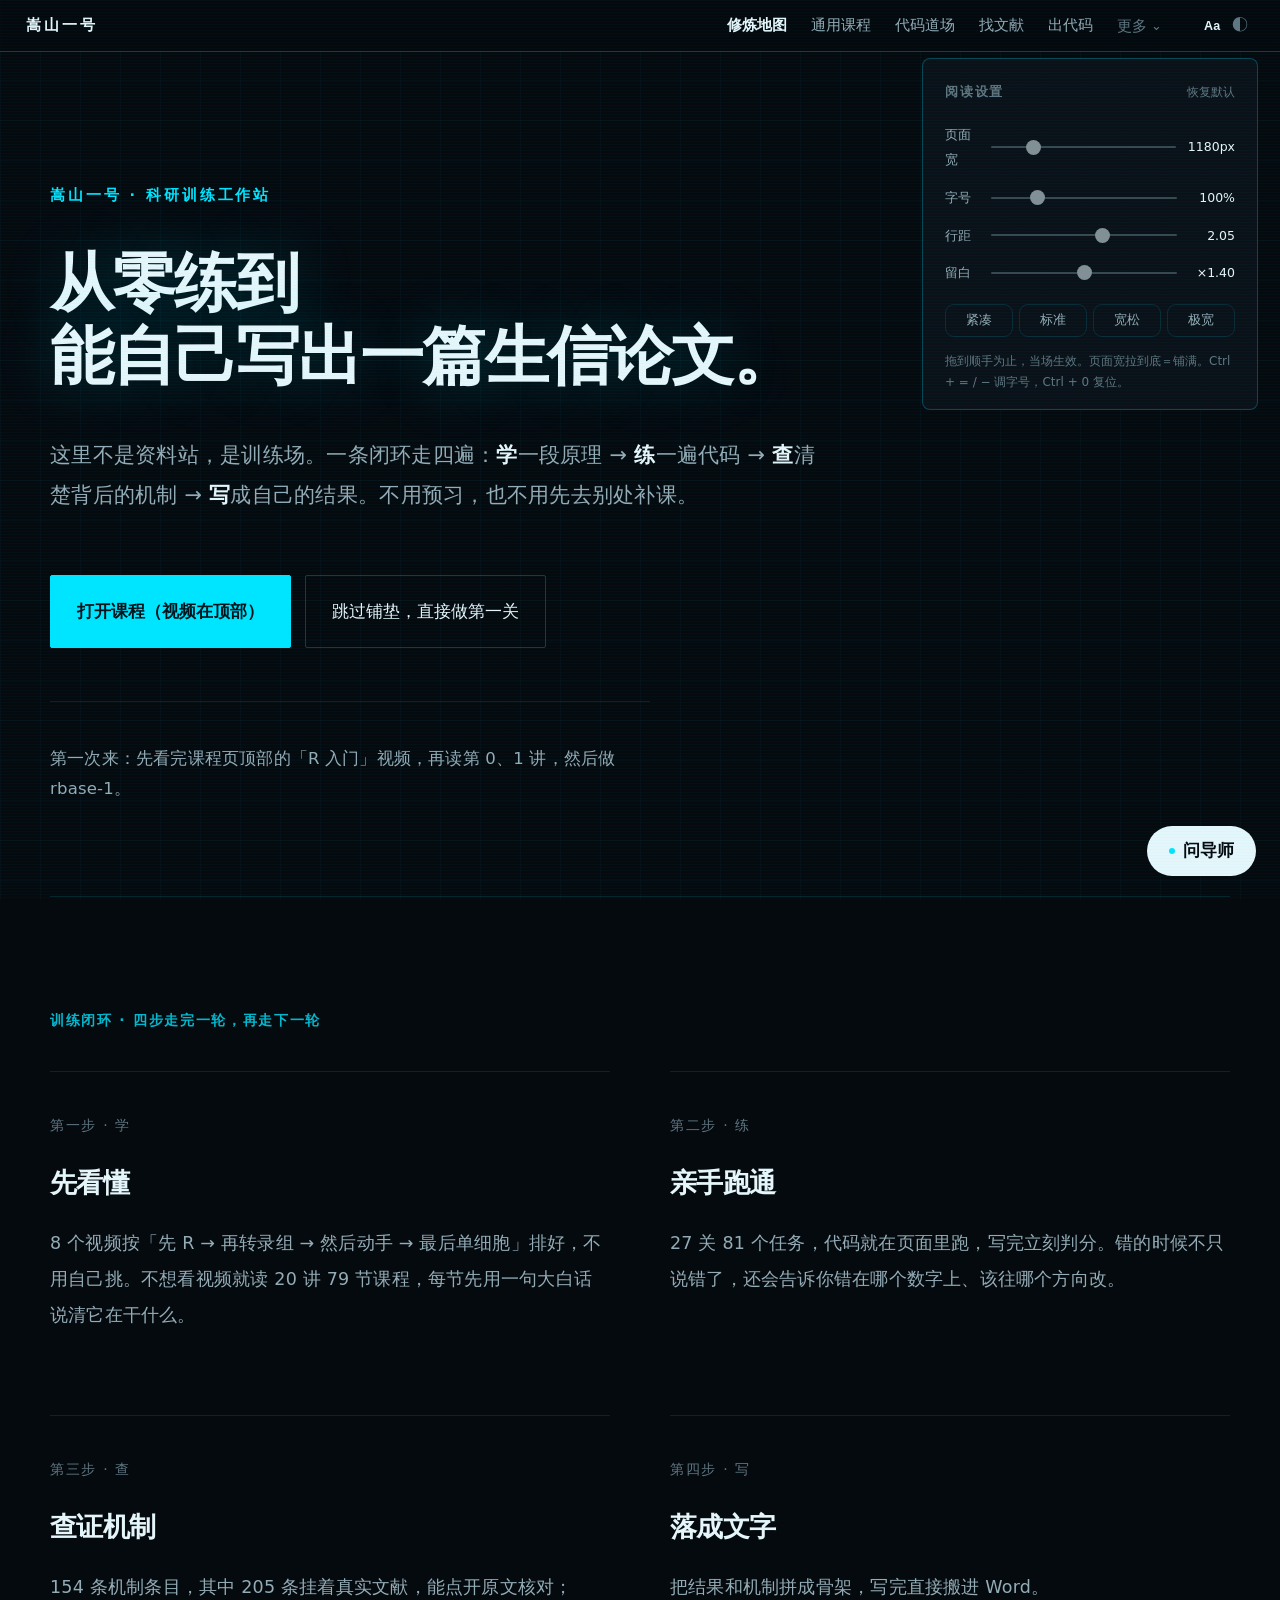
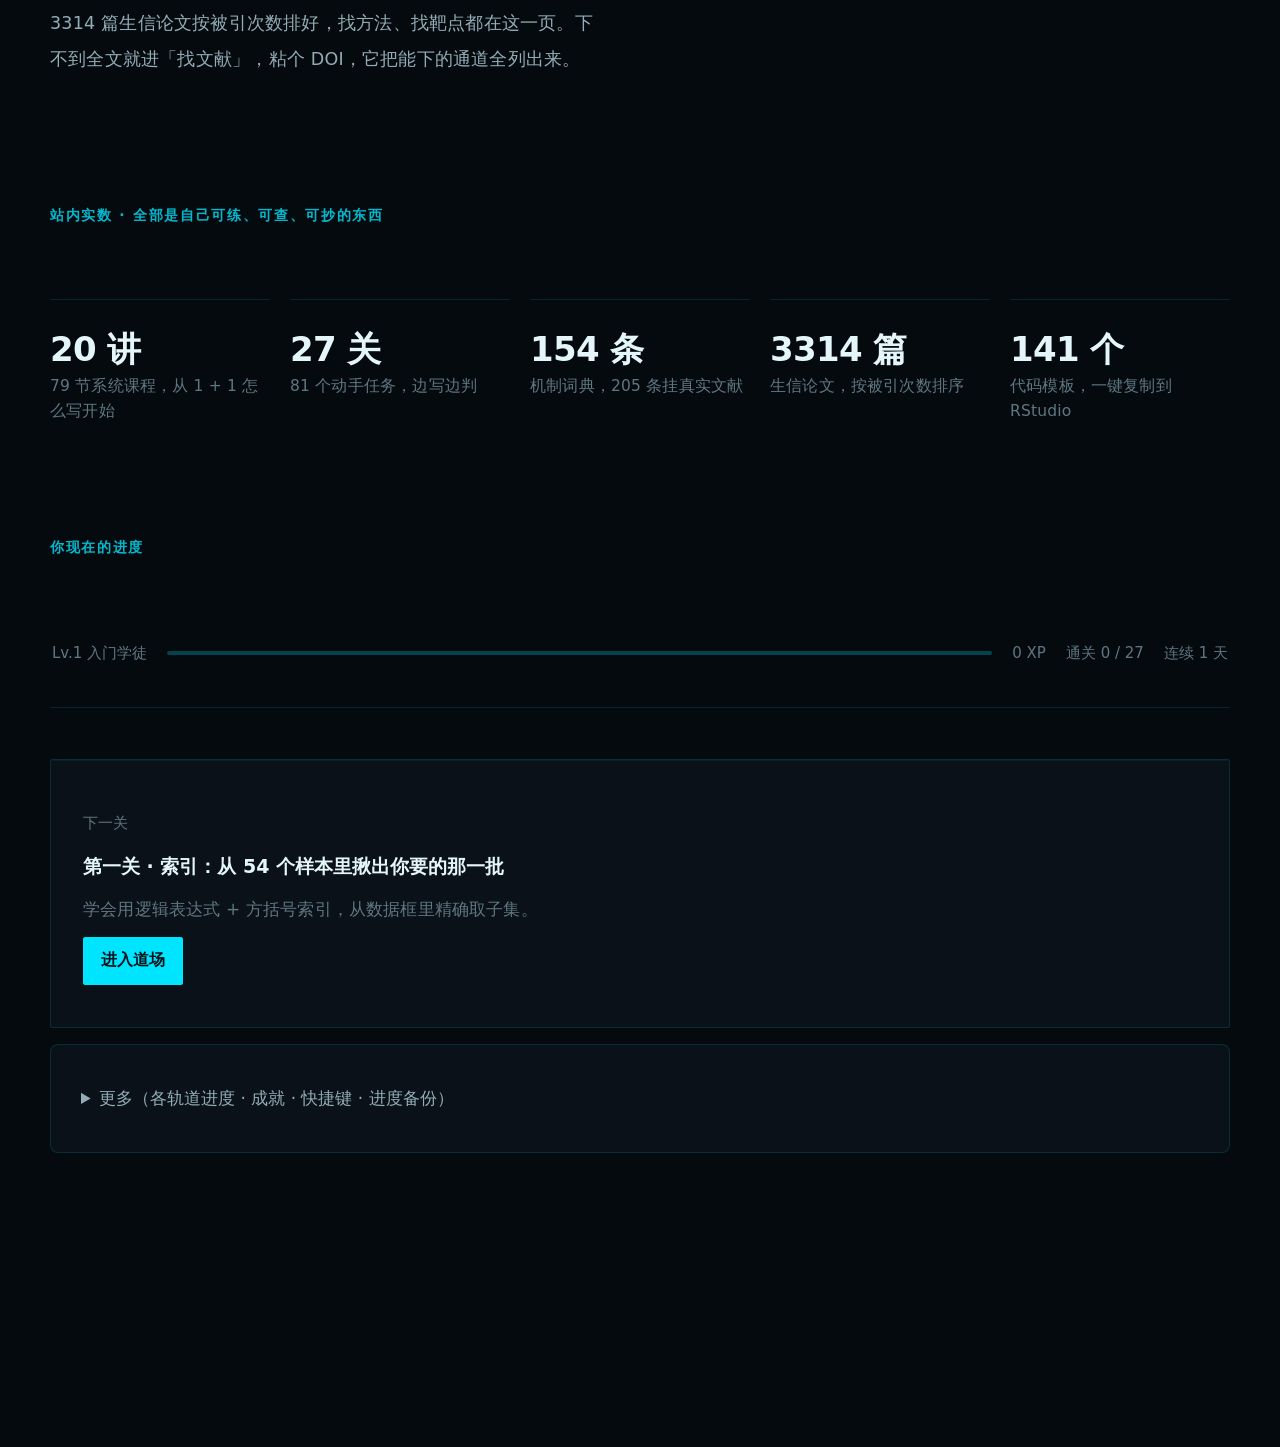
==== commit e5f470eb: "嵩山一号科研工作站 · 上线" ====
--- a/index.html
+++ b/index.html
@@ -6,7 +6,7 @@
 <meta name="description" content="嵩山一号 · 科研训练工作站：浏览器内直接跑 R 的生信训练站。11 讲 36 节课程、27 关 81 个代码任务、154 条机制词典（64 条挂真实文献）、3314 篇论文、141 个代码模板。">
 <meta name="theme-color" content="#000000">
 <title>嵩山一号 · 科研训练工作站</title>
-<link rel="stylesheet" href="assets/theme.261102194846.css">
+<link rel="stylesheet" href="assets/theme.261102204917.css">
 <script>
 /* 首屏先套用已保存的字号/行距/留白，避免闪一下再变 */
 (function () {
@@ -51,47 +51,47 @@
 <div class="toast" id="toast" style="display:none"></div>
 
 <!-- 数据层 -->
-<script src="data/data.261102194846.js"></script>
-<script src="data/papers.261102194846.js"></script>
-<script src="data/sources.261102194846.js"></script>
-<script src="data/codebank.261102194846.js"></script>
-<script src="data/codebank3.261102194846.js"></script>
-<script src="data/seed_notes.261102194846.js"></script>
-    <script src="data/knowledge.261102194846.js"></script>
-    <script src="data/knowledge2.261102194846.js"></script>
-    <script src="data/knowledge3.261102194846.js"></script>
-<script src="data/knowledge4.261102194846.js"></script>
-<script src="data/knowledge5.261102194846.js"></script>
-<script src="data/levels_core.261102194846.js"></script>
-<script src="data/levels_adv.261102194846.js"></script>
-<script src="data/examples.261102194846.js"></script>
-<script src="data/course.261102194846.js"></script>
-<script src="data/course0.261102194846.js"></script>
-<script src="data/videos.261102194846.js"></script>
-<script src="data/digest.261102194846.js"></script>
-<script src="data/paper_ext.261102194846.js"></script>
-<script src="data/litports.261102194846.js"></script>
-<script src="data/playbook.261102194846.js"></script>
-<script src="data/know_cite.261102194846.js"></script>
-<script src="data/paths.261102194846.js"></script>
-<script src="data/writing.261102194846.js"></script>
-<script src="data/tutors.261102194846.js"></script>
+<script src="data/data.261102204917.js"></script>
+<script src="data/papers.261102204917.js"></script>
+<script src="data/sources.261102204917.js"></script>
+<script src="data/codebank.261102204917.js"></script>
+<script src="data/codebank3.261102204917.js"></script>
+<script src="data/seed_notes.261102204917.js"></script>
+    <script src="data/knowledge.261102204917.js"></script>
+    <script src="data/knowledge2.261102204917.js"></script>
+    <script src="data/knowledge3.261102204917.js"></script>
+<script src="data/knowledge4.261102204917.js"></script>
+<script src="data/knowledge5.261102204917.js"></script>
+<script src="data/levels_core.261102204917.js"></script>
+<script src="data/levels_adv.261102204917.js"></script>
+<script src="data/examples.261102204917.js"></script>
+<script src="data/course.261102204917.js"></script>
+<script src="data/course0.261102204917.js"></script>
+<script src="data/videos.261102204917.js"></script>
+<script src="data/digest.261102204917.js"></script>
+<script src="data/paper_ext.261102204917.js"></script>
+<script src="data/litports.261102204917.js"></script>
+<script src="data/playbook.261102204917.js"></script>
+<script src="data/know_cite.261102204917.js"></script>
+<script src="data/paths.261102204917.js"></script>
+<script src="data/writing.261102204917.js"></script>
+<script src="data/tutors.261102204917.js"></script>
 
 <!-- 逻辑层 -->
-<script src="assets/store.261102194846.js"></script>
-<script src="assets/webr.261102194846.js"></script>
-  <script src="assets/view-dojo.261102194846.js"></script>
-  <script src="assets/view-practice.261102194846.js"></script>
-  <script src="assets/view-course.261102194846.js"></script>
-<script src="assets/view-lib.261102194846.js"></script>
-<script src="assets/view-lit.261102194846.js"></script>
-<script src="assets/view-gen.261102194846.js"></script>
-<script src="assets/view-write.261102194846.js"></script>
-<script src="assets/tutor-dock.261102194846.js"></script>
-<script src="assets/account.261102194846.js"></script>
-<script src="assets/view-account.261102194846.js"></script>
-<script src="assets/view-space.261102194846.js"></script>
-<script src="assets/app.261102194846.js"></script>
-<script src="assets/prefs.261102194846.js"></script>
+<script src="assets/store.261102204917.js"></script>
+<script src="assets/webr.261102204917.js"></script>
+  <script src="assets/view-dojo.261102204917.js"></script>
+  <script src="assets/view-practice.261102204917.js"></script>
+  <script src="assets/view-course.261102204917.js"></script>
+<script src="assets/view-lib.261102204917.js"></script>
+<script src="assets/view-lit.261102204917.js"></script>
+<script src="assets/view-gen.261102204917.js"></script>
+<script src="assets/view-write.261102204917.js"></script>
+<script src="assets/tutor-dock.261102204917.js"></script>
+<script src="assets/account.261102204917.js"></script>
+<script src="assets/view-account.261102204917.js"></script>
+<script src="assets/view-space.261102204917.js"></script>
+<script src="assets/app.261102204917.js"></script>
+<script src="assets/prefs.261102204917.js"></script>
 </body>
 </html>
--- a/assets/theme.261102204917.css
+++ b/assets/theme.261102204917.css
@@ -0,0 +1,1318 @@
+/* 嵩山一号 · 科研训练工作站
+   2026-11 视觉改版：发布会式排版（黑底 / 超大标题 / 无边框 / 大留白）。
+   2026-11 第二版：整体字阶上调一档、行高与间距放宽（原版小字过密）。
+   字阶（桌面）：62 / 48 / 32 / 26 / 24 / 20 / 18 / 17.5 基准 / 16 / 15.5 / 14.5 / 13.5 / 12.5
+   规则：不用阴影、不用彩色块；层次靠字号、字重、留白和 1px 细线。 */
+
+:root {
+    --bg: #0B0C0E;
+    --bg-2: #0E0F12;
+    --panel: #141519;
+    --panel-2: #101114;
+    --panel-alt: #1B1D22;
+    --line: #24262B;
+    --line-strong: #34373E;
+    --ink: #f5f5f7;
+    --ink-2: #a1a1a6;
+    --ink-3: #6e6e73;
+    --brand: #2997ff;
+    --brand-soft: rgba(41, 151, 255, .10);
+    --brand-line: rgba(41, 151, 255, .35);
+    --accent: #ff453a;
+    --accent-soft: rgba(255, 69, 58, .10);
+    --accent-line: rgba(255, 69, 58, .32);
+    --gold: #ffd60a;
+    --gold-soft: rgba(255, 214, 10, .10);
+    --blue: #2997ff;
+    --blue-soft: rgba(41, 151, 255, .10);
+    --ok: #30d158;
+    --warn: #ffd60a;
+    --out-bg: #08090B;
+    --mono: "SF Mono", "Cascadia Mono", "Consolas", Menlo, monospace;
+    --sans: "SF Pro SC", "PingFang SC", "Microsoft YaHei UI", "Microsoft YaHei",
+            -apple-system, "Segoe UI", system-ui, sans-serif;
+    --radius: 8px;
+    --topbar-h: 52px;
+}
+
+html[data-theme="light"] {
+    --bg: #ffffff;
+    --bg-2: #fbfbfd;
+    --panel: #f5f5f7;
+    --panel-2: #fbfbfd;
+    --panel-alt: #efeff1;
+    --line: #e6e6e8;
+    --line-strong: #d2d2d7;
+    --ink: #1d1d1f;
+    --ink-2: #515154;
+    --ink-3: #86868b;
+    --brand: #0066cc;
+    --brand-soft: rgba(0, 102, 204, .07);
+    --brand-line: rgba(0, 102, 204, .30);
+    --accent: #d70015;
+    --gold: #8a6100;
+    --out-bg: #1d1d1f;
+}
+
+* { box-sizing: border-box; }
+
+html, body {
+    margin: 0; padding: 0; min-height: 100%;
+    background: var(--bg); color: var(--ink);
+    font-family: var(--sans); font-size: calc(19px * var(--fs)); line-height: 1.8;
+    -webkit-font-smoothing: antialiased; text-rendering: optimizeLegibility;
+}
+body { display: flex; flex-direction: column; }
+
+a { color: var(--brand); text-decoration: none; }
+a:hover { text-decoration: underline; text-underline-offset: 3px; }
+b, strong { font-weight: 600; color: var(--ink); }
+
+/* ---------- 顶栏 ---------- */
+.topbar {
+    display: flex; align-items: center; gap: 16px;
+    height: var(--topbar-h); padding: 0 26px; flex: 0 0 auto;
+    position: sticky; top: 0; z-index: 40;
+    background: rgba(0, 0, 0, .72);
+    -webkit-backdrop-filter: saturate(180%) blur(20px);
+    backdrop-filter: saturate(180%) blur(20px);
+    border-bottom: 1px solid var(--line);
+}
+html[data-theme="light"] .topbar { background: rgba(255, 255, 255, .78); }
+.brand { display: flex; align-items: center; text-decoration: none; }
+.brand b { font-size: calc(15px * var(--fs)); font-weight: 600; letter-spacing: .2em; color: var(--ink); white-space: nowrap; }
+.brand:hover { text-decoration: none; }
+.brand:hover b { color: var(--brand); }
+
+.nav { display: flex; margin-left: auto; overflow: visible; }
+.nav a {
+    padding: 5px 12px; font-size: calc(15px * var(--fs)); color: var(--ink-2);
+    white-space: nowrap; border: 0; transition: color .15s;
+}
+.nav a:hover { color: var(--ink); text-decoration: none; }
+.nav a.on { color: var(--ink); font-weight: 600; }
+.nav .more { position: relative; }
+.nav .more > a { cursor: pointer; color: var(--ink-3); }
+.nav .more > a::after { content: "⌄"; margin-left: 4px; font-size: calc(13px * var(--fs)); position: relative; top: -1px; }
+.nav .more.open > a { color: var(--ink); }
+.nav .morebox {
+    position: absolute; top: 34px; right: 0; min-width: 190px; display: none;
+    background: var(--panel); border: 1px solid var(--line-strong); border-radius: 8px;
+    padding: 8px; z-index: 60;
+}
+.nav .more.open .morebox { display: block; }
+.nav .morebox a { display: block; padding: 10px 13px; border-radius: 6px; font-size: calc(15.5px * var(--fs)); }
+.nav .morebox a:hover { background: var(--panel-alt); text-decoration: none; }
+.nav .morebox a.on { color: var(--ink); font-weight: 600; background: var(--panel-alt); }
+.nav .morebox .hudline {
+    display: flex; gap: 14px; margin-top: 8px; padding: 11px 13px 6px;
+    border-top: 1px solid var(--line); font-size: calc(13.5px * var(--fs)); color: var(--ink-3);
+}
+
+.hud { display: flex; align-items: center; margin-left: 8px; }
+.themebtn {
+    width: 28px; height: 28px; display: grid; place-items: center; cursor: pointer;
+    border: 0; background: transparent; color: var(--ink-3); font-size: calc(15.5px * var(--fs));
+}
+.themebtn:hover { color: var(--ink); }
+.menubtn {
+    display: none; border: 0; background: transparent; cursor: pointer;
+    color: var(--ink-2); font-size: calc(16px * var(--fs)); font-family: var(--sans);
+    padding: 6px 2px 6px 12px;
+}
+body.mnav .menubtn { color: var(--ink); }
+
+/* ---------- 主体 ---------- */
+.wrap { flex: 1 1 auto; overflow: visible; padding: 0 32px 180px; }
+.page { max-width: var(--page-w, 1180px); margin: 0 auto; }
+
+.page-head { margin: 68px 0 40px; }
+.page-head h2 { margin: 0 0 16px; font-size: calc(50px * var(--fs)); line-height: 1.15; letter-spacing: -.02em; font-weight: 700; }
+.page-head p { margin: 0; color: var(--ink-2); font-size: calc(19.5px * var(--fs)); line-height: 1.75; max-width: min(var(--page-w, 1440px), 860px); }
+
+/* ---------- 首屏 ---------- */
+.hero { padding: 88px 0 56px; border-bottom: 1px solid var(--line); margin-bottom: 56px; }
+.hero-k {
+    font-size: calc(14.5px * var(--fs)); letter-spacing: .2em; color: var(--brand);
+    text-transform: uppercase; margin-bottom: 20px; font-weight: 600;
+}
+.hero h2 { margin: 0 0 24px; font-size: calc(64px * var(--fs)); line-height: 1.14; letter-spacing: -.025em; font-weight: 700; }
+.hero-sub { margin: 0 0 36px; font-size: calc(21px * var(--fs)); line-height: 1.72; color: var(--ink-2); max-width: 780px; }
+.hero-sub b { color: var(--ink); font-weight: 600; }
+.hero-acts { display: flex; gap: 14px; flex-wrap: wrap; margin-bottom: 32px; }
+.hero-tip {
+    font-size: calc(16.5px * var(--fs)); line-height: 1.8; color: var(--ink-2);
+    border-top: 1px solid var(--line); padding-top: 24px; max-width: 720px;
+}
+
+/* ---------- 卡片 / 网格 ---------- */
+.card { background: var(--panel); border: 1px solid var(--line); border-radius: var(--radius); padding: 26px 30px; }
+.grid { display: grid; gap: 18px; }
+.g2 { grid-template-columns: repeat(2, 1fr); }
+.g3 { grid-template-columns: repeat(3, 1fr); }
+.g4 { grid-template-columns: repeat(4, 1fr); }
+@media (max-width: 1180px) { .g4 { grid-template-columns: repeat(2, 1fr); } }
+@media (max-width: 900px) { .g2, .g3 { grid-template-columns: 1fr; } }
+
+/* ---------- 按钮 ---------- */
+.btn {
+    display: inline-flex; align-items: center; justify-content: center; gap: 7px;
+    border: 1px solid var(--line-strong); background: transparent; color: var(--ink);
+    padding: 12px 24px; border-radius: var(--radius); font-size: calc(17px * var(--fs));
+    font-family: var(--sans); cursor: pointer;
+    transition: background .16s, border-color .16s, color .16s, transform .16s;
+}
+.btn:hover { border-color: var(--ink-3); text-decoration: none; }
+.btn.primary { background: var(--ink); border-color: var(--ink); color: #0b0b0d; font-weight: 600; }
+.btn.primary:hover { transform: translateY(-1px); color: #0b0b0d; filter: brightness(.92); }
+html[data-theme="light"] .btn.primary { background: #0071e3; border-color: #0071e3; color: #fff; }
+html[data-theme="light"] .btn.primary:hover { color: #fff; filter: brightness(1.06); }
+.btn.danger { border-color: var(--accent-line); color: var(--accent); }
+.btn.ghost { border-color: transparent; color: var(--brand); padding-left: 4px; padding-right: 4px; }
+.btn.ghost:hover { text-decoration: underline; }
+.btn.sm { padding: 8px 16px; font-size: calc(15.5px * var(--fs)); }
+.btn:disabled { opacity: .4; cursor: not-allowed; }
+
+/* ---------- 表单 ---------- */
+input[type=text], input[type=search], select, textarea {
+    border: 1px solid var(--line-strong); border-radius: 6px; padding: 13px 16px;
+    font-family: var(--sans); font-size: calc(17.5px * var(--fs)); color: var(--ink); background: var(--panel-2);
+    outline: none; transition: border-color .15s;
+}
+input:focus, select:focus, textarea:focus { border-color: var(--brand); }
+
+code, pre { font-family: var(--mono); }
+code.inline { background: var(--panel-alt); border-radius: 5px; padding: 2px 7px; font-size: calc(16.5px * var(--fs)); color: var(--ink); }
+kbd {
+    font-family: var(--mono); font-size: calc(14.5px * var(--fs)); background: var(--panel-alt);
+    border: 1px solid var(--line-strong); border-radius: 6px; padding: 2px 7px; color: var(--ink-2);
+}
+pre.code {
+    background: var(--panel-2); border: 1px solid var(--line); border-radius: 7px;
+    padding: 22px 26px; overflow: auto; font-size: calc(16.5px * var(--fs)); line-height: 1.8;
+    margin: 20px 0; max-height: 520px; color: var(--ink); tab-size: 2;
+}
+
+/* ---------- 标签 ---------- */
+.tag {
+    display: inline-block; font-size: calc(14px * var(--fs)); padding: 3px 10px; border-radius: 999px;
+    margin: 3px 6px 3px 0; background: var(--panel-alt); color: var(--ink-2); border: 1px solid var(--line);
+}
+.tag.g { color: var(--ok); border-color: rgba(48, 209, 88, .3); background: transparent; }
+.tag.r { color: var(--accent); border-color: var(--accent-line); background: transparent; }
+.tag.y { color: var(--gold); border-color: rgba(255, 214, 10, .3); background: transparent; }
+.tag.n { color: var(--ink-3); }
+
+.muted { color: var(--ink-3); }
+.small { font-size: calc(17px * var(--fs)); }
+.tiny { font-size: calc(15px * var(--fs)); }
+hr.sep { border: 0; border-top: 1px solid var(--line); margin: 28px 0; }
+.kv { display: flex; gap: 12px; font-size: calc(17.5px * var(--fs)); line-height: 1.8; }
+.kv > dt { color: var(--ink-3); min-width: 96px; margin: 0; }
+.kv > dd { margin: 0; }
+
+table.tbl { width: 100%; border-collapse: collapse; font-size: calc(17px * var(--fs)); }
+table.tbl th, table.tbl td { border-bottom: 1px solid var(--line); padding: 13px 14px; text-align: left; vertical-align: top; }
+table.tbl th { color: var(--ink-3); font-weight: 500; font-size: calc(14.5px * var(--fs)); letter-spacing: .06em; }
+table.tbl tr:hover td { background: var(--panel-2); }
+.scroll { overflow: auto; max-height: 680px; border: 1px solid var(--line); border-radius: 7px; }
+
+/* ---------- 关卡 ---------- */
+.lv { border: 1px solid var(--line); border-radius: 8px; background: var(--panel); padding: 22px 24px; display: flex; flex-direction: column; gap: 11px; }
+.lv.locked { opacity: .45; }
+.lv h4 { margin: 0; font-size: calc(19px * var(--fs)); font-weight: 600; }
+.lv .meta { display: flex; gap: 9px; align-items: center; flex-wrap: wrap; font-size: calc(15px * var(--fs)); color: var(--ink-3); }
+.bar { height: 3px; background: var(--line); border-radius: 999px; overflow: hidden; }
+.bar > i { display: block; height: 100%; background: var(--ink); }
+html[data-theme="light"] .bar > i { background: #0071e3; }
+
+.layout-2 { display: grid; grid-template-columns: 268px 1fr; gap: 76px; align-items: start; }
+@media (max-width: 1040px) { .layout-2 { grid-template-columns: 1fr; gap: 24px; } }
+.side { position: sticky; top: 74px; max-height: calc(100vh - 100px); overflow: auto; padding: 8px 0; }
+@media (max-width: 1040px) { .side { position: static; max-height: none; border: 1px solid var(--line); border-radius: 7px; padding: 14px; } }
+.sidehead { display: flex; justify-content: space-between; align-items: baseline; padding: 0 10px 12px; }
+.sidehead b { font-size: calc(15px * var(--fs)); letter-spacing: .1em; color: var(--ink-3); font-weight: 600; }
+.cmain { min-width: 0; }
+
+.tk {
+    font-size: calc(14px * var(--fs)); letter-spacing: .06em; color: var(--ink-3);
+    margin: 22px 0 8px; padding: 0 10px;
+    white-space: nowrap; overflow: hidden; text-overflow: ellipsis;
+}
+.lvrow {
+    display: flex; align-items: center; gap: 10px; padding: 8px 10px; border-radius: 8px;
+    cursor: pointer; font-size: calc(16px * var(--fs)); color: var(--ink-2); transition: background .15s, color .15s;
+}
+.lvrow > span:nth-child(2) { flex: 1 1 auto; min-width: 0; overflow: hidden; text-overflow: ellipsis; white-space: nowrap; }
+.lvrow:hover { background: var(--panel-alt); color: var(--ink); }
+.lvrow.on { color: var(--brand); }
+.lvrow.done { color: var(--ok); }
+.lvrow.locked { opacity: .4; }
+.lvrow .xp { margin-left: auto; font-size: calc(13.5px * var(--fs)); color: var(--ink-3); }
+.dot-s { width: 5px; height: 5px; border-radius: 50%; background: var(--line-strong); flex: 0 0 5px; }
+
+/* ---------- 引导 ---------- */
+.guide { border-color: var(--line-strong); margin-bottom: 26px; }
+.guide-head { display: flex; align-items: center; justify-content: space-between; gap: 12px; }
+.guide-head b { font-size: calc(18.5px * var(--fs)); }
+.guide.folded .guide-body { display: none; }
+.guide-body { margin-top: 20px; display: flex; flex-direction: column; gap: 18px; }
+.guide .step { display: flex; gap: 14px; align-items: flex-start; font-size: calc(17.5px * var(--fs)); line-height: 1.8; }
+.guide .num {
+    flex: 0 0 24px; width: 24px; height: 24px; border-radius: 50%;
+    background: var(--panel-alt); color: var(--ink-2);
+    display: grid; place-items: center; font-size: calc(14px * var(--fs)); font-weight: 600;
+}
+
+.lv-title { display: flex; align-items: center; gap: 12px; flex-wrap: wrap; }
+.lv-title h3 { margin: 0; font-size: calc(25px * var(--fs)); letter-spacing: -.01em; }
+h4.sec { margin: 40px 0 14px; font-size: calc(15px * var(--fs)); letter-spacing: .12em; color: var(--ink-3); font-weight: 600; }
+.margin-s { margin-top: 20px; }
+ol.crit { margin: 10px 0 0; padding-left: 22px; }
+ol.crit li { margin: 12px 0; font-size: calc(18.5px * var(--fs)); line-height: 1.8; color: var(--ink-2); }
+ol.crit li b { color: var(--ink); }
+ol.crit li::marker { color: var(--ink-3); font-size: calc(15.5px * var(--fs)); }
+
+/* ---------- 编辑器 ---------- */
+.editor-head {
+    display: flex; align-items: center; gap: 12px; justify-content: space-between;
+    border-bottom: 1px solid var(--line); padding-bottom: 14px; margin-bottom: 16px; flex-wrap: wrap;
+}
+textarea.ed {
+    width: 100%; min-height: 340px; font-family: var(--mono); font-size: calc(16.5px * var(--fs));
+    line-height: 1.8; border: 1px solid var(--line-strong); border-radius: 7px; padding: 18px 20px;
+    resize: vertical; background: var(--panel-2); color: var(--ink);
+    white-space: pre; overflow-wrap: normal; overflow-x: auto; outline: none;
+}
+textarea.ed:focus { border-color: var(--brand); }
+.hint-line { font-size: calc(16.5px * var(--fs)); color: var(--ink-2); margin-bottom: 12px; }
+.runbar { display: flex; justify-content: space-between; align-items: center; gap: 12px; margin-top: 16px; flex-wrap: wrap; }
+
+.out {
+    background: var(--out-bg); color: #d6d6da; border: 1px solid var(--line);
+    border-radius: 7px; padding: 18px 20px; font-family: var(--mono);
+    font-size: calc(16px * var(--fs)); line-height: 1.8; max-height: 440px; overflow: auto;
+    min-height: 72px; margin-top: 16px;
+}
+.out-raw { margin: 0 0 10px; white-space: pre-wrap; }
+.verdict { font-family: var(--sans); font-size: calc(16.5px * var(--fs)); padding: 12px 16px; border-radius: 6px; }
+.verdict.ok { background: rgba(48, 209, 88, .12); color: #6ee787; }
+.verdict.err { background: rgba(255, 69, 58, .12); color: #ff9a92; }
+
+.hint-item { display: flex; gap: 12px; margin: 16px 0; font-size: calc(17.5px * var(--fs)); line-height: 1.8; }
+.hint-item .hn {
+    flex: 0 0 22px; width: 22px; height: 22px; border-radius: 50%;
+    background: var(--panel-alt); color: var(--ink-2);
+    display: grid; place-items: center; font-size: calc(13.5px * var(--fs)); font-weight: 600;
+}
+.toolbar { display: flex; gap: 10px; flex-wrap: wrap; align-items: center; }
+
+/* ---------- 提示 ---------- */
+.note {
+    border-left: 2px solid var(--ink-3); background: transparent; padding: 6px 0 6px 18px;
+    font-size: calc(17.5px * var(--fs)); line-height: 1.8; margin: 20px 0; color: var(--ink-2);
+}
+.note b { color: var(--ink); }
+.note.warn { border-color: var(--warn); }
+.note.bad { border-color: var(--accent); }
+.note.info { border-color: var(--brand); }
+
+details.acc { border: 1px solid var(--line); border-radius: 8px; padding: 20px 24px; background: var(--panel); margin: 22px 0; }
+details.acc > summary { cursor: pointer; font-size: calc(17px * var(--fs)); color: var(--ink-2); }
+details.acc > summary:hover { color: var(--ink); }
+details.acc[open] > summary { margin-bottom: 20px; border-bottom: 1px solid var(--line); padding-bottom: 14px; }
+
+.pill-q {
+    display: inline-grid; place-items: center; width: 20px; height: 20px; border-radius: 50%;
+    background: var(--panel-alt); color: var(--ink-2); font-size: calc(13.5px * var(--fs)); font-weight: 600;
+}
+
+/* ---------- 数据中心 ---------- */
+.ds-row { display: grid; grid-template-columns: 1fr auto; gap: 18px; padding: 18px 0; border-bottom: 1px solid var(--line); align-items: center; }
+.ds-row:last-child { border-bottom: 0; }
+.src-head { display: flex; align-items: center; gap: 12px; cursor: pointer; padding-bottom: 6px; }
+.src-head b { font-size: calc(18.5px * var(--fs)); }
+.src-head span.tiny:last-child { margin-left: auto; color: var(--ink-3); font-size: calc(14.5px * var(--fs)); }
+.src-body { margin-top: 10px; }
+.search-bar { display: flex; gap: 12px; flex-wrap: wrap; align-items: center; margin-bottom: 24px; }
+.search-bar input { flex: 1 1 240px; min-width: 170px; }
+
+.toast {
+    position: fixed; bottom: 32px; left: 50%; transform: translateX(-50%);
+    background: var(--ink); color: var(--bg); padding: 14px 24px; border-radius: 999px;
+    font-size: calc(16.5px * var(--fs)); z-index: 9999; max-width: 80vw; font-weight: 500;
+}
+
+/* ==================== 通用课程 ==================== */
+.lec { border-top: 1px solid var(--line); padding: 56px 0 16px; }
+.lec:first-of-type { border-top: 0; padding-top: 10px; }
+.lec-h { display: flex; gap: 24px; align-items: flex-start; margin-bottom: 16px; }
+.lec-no { font-size: calc(15.5px * var(--fs)); line-height: 1; color: var(--ink-3); flex: 0 0 38px; padding-top: 10px; font-variant-numeric: tabular-nums; }
+.lec-t h3 { margin: 0 0 10px; font-size: calc(34px * var(--fs)); line-height: 1.22; letter-spacing: -.02em; font-weight: 700; }
+.lec-plain { font-size: calc(19px * var(--fs)); line-height: 1.78; color: var(--ink-2); margin-bottom: 10px; max-width: 820px; }
+.lec-goal { font-size: calc(15.5px * var(--fs)); line-height: 1.7; color: var(--ink-3); }
+.lec-watch { font-size: calc(15.5px * var(--fs)); line-height: 1.7; margin: 14px 0 8px; color: var(--ink-3); }
+.lec-watch a { color: var(--brand); margin-right: 18px; }
+
+details.sec { border: 0; border-top: 1px solid var(--line); border-radius: 0; background: transparent; margin: 0; }
+details.sec > summary {
+    cursor: pointer; padding: 20px 2px; font-size: calc(19.5px * var(--fs)); font-weight: 500;
+    list-style: none; display: flex; align-items: center; gap: 14px; color: var(--ink);
+}
+details.sec > summary::-webkit-details-marker { display: none; }
+details.sec > summary::after {
+    content: "›"; margin-left: auto; color: var(--ink-3); font-size: calc(21px * var(--fs));
+    transition: transform .18s; line-height: 1;
+}
+details.sec[open] > summary::after { transform: rotate(90deg); color: var(--ink); }
+details.sec > summary:hover { color: var(--brand); }
+.sec-b { padding: 0 2px 34px; max-width: 820px; }
+.why { font-size: calc(18.5px * var(--fs)); line-height: 1.8; color: var(--ink-2); padding: 4px 0 4px 18px; border-left: 2px solid var(--line-strong); margin: 6px 0 22px; }
+.pts-h { font-size: calc(14px * var(--fs)); letter-spacing: .12em; color: var(--ink-3); margin: 26px 0 4px; font-weight: 600; }
+details.real { margin-top: 18px; border-top: 1px solid var(--line); padding-top: 14px; }
+details.real > summary { cursor: pointer; font-size: calc(16px * var(--fs)); color: var(--ink-3); }
+details.real > summary:hover { color: var(--brand); }
+details.real[open] > summary { margin-bottom: 6px; }
+
+.resg { margin: 26px 0; }
+.resg-h { font-size: calc(14px * var(--fs)); letter-spacing: .12em; color: var(--ink-3); margin-bottom: 12px; font-weight: 600; }
+.resi { padding: 12px 0; border-bottom: 1px solid var(--line); font-size: calc(17px * var(--fs)); line-height: 1.7; }
+.resi:last-child { border-bottom: 0; }
+.resi-m { font-size: calc(14px * var(--fs)); color: var(--ink-3); margin-left: 12px; }
+.resi-d { font-size: calc(15.5px * var(--fs)); line-height: 1.7; color: var(--ink-3); }
+
+/* ==================== 首页：训练闭环 + 训练资产 ====================
+   闭环四步不用卡片，用四根细线分栏——发布会式排版里，边框越少越干净。 */
+.loop { display: grid; grid-template-columns: repeat(4, 1fr); gap: 0 40px; margin: 0; }
+.loop-i {
+    display: flex; flex-direction: column; gap: 10px; padding: 24px 0 8px;
+    border-top: 1px solid var(--line); transition: border-color .2s;
+}
+.loop-i:hover { border-color: var(--ink-3); text-decoration: none; }
+.loop-s { font-size: calc(14px * var(--fs)); color: var(--ink-3); letter-spacing: .12em; }
+.loop-i b { font-size: calc(27px * var(--fs)); letter-spacing: -.02em; font-weight: 700; transition: color .2s; }
+.loop-i:hover b { color: var(--brand); }
+.loop-i span.loop-d { font-size: calc(17px * var(--fs)); color: var(--ink-2); line-height: 1.8; }
+@media (max-width: 1000px) { .loop { grid-template-columns: repeat(2, 1fr); gap: 0 32px; } }
+
+.assets { display: grid; grid-template-columns: repeat(5, 1fr); gap: 18px; margin: 40px 0 0; }
+.asset { border-top: 1px solid var(--line); padding-top: 18px; }
+.asset b { display: block; font-size: calc(34px * var(--fs)); line-height: 1.1; letter-spacing: -.02em; font-weight: 700; margin-bottom: 6px; }
+.asset span { font-size: calc(15px * var(--fs)); color: var(--ink-3); line-height: 1.6; display: block; }
+@media (max-width: 900px) { .assets { grid-template-columns: repeat(2, 1fr); } }
+
+.statline {
+    display: flex; align-items: center; gap: 18px; flex-wrap: wrap;
+    padding: 24px 2px; border-bottom: 1px solid var(--line);
+    font-size: calc(15px * var(--fs)); color: var(--ink-3);
+}
+.statline .bar { flex: 1 1 140px; min-width: 80px; height: 4px; background: var(--line-strong); }
+.nextcard { margin-top: 30px; }
+
+/* ==================== 视频课 ==================== */
+.path { display: grid; grid-template-columns: repeat(4, 1fr); gap: 16px; margin: 0 0 48px; }
+@media (max-width: 1000px) { .path { grid-template-columns: repeat(2, 1fr); } }
+.path-i {
+    display: flex; flex-direction: column; gap: 7px; cursor: pointer;
+    border: 1px solid var(--line); border-radius: 8px; padding: 22px;
+    background: var(--panel); transition: border-color .2s, background .2s, transform .2s;
+}
+.path-i:hover { border-color: var(--line-strong); background: var(--panel-alt); transform: translateY(-2px); }
+.path-s { font-size: calc(14px * var(--fs)); color: var(--brand); }
+.path-i b { font-size: calc(18.5px * var(--fs)); }
+.path-d { font-size: calc(16px * var(--fs)); color: var(--ink-3); line-height: 1.75; }
+
+.vlist { border-top: 1px solid var(--line); }
+.vrow {
+    display: grid; grid-template-columns: 48px 1fr 136px; gap: 26px;
+    padding: 36px 4px; border-bottom: 1px solid var(--line); align-items: start;
+    transition: background .2s;
+}
+.vrow:hover { background: var(--panel-2); }
+.vrow.flash { background: var(--panel-alt); }
+.vno { font-size: calc(17.5px * var(--fs)); color: var(--ink-3); line-height: 1.4; font-variant-numeric: tabular-nums; }
+.vtitle { display: flex; align-items: baseline; gap: 12px; flex-wrap: wrap; }
+.vtitle a { font-size: calc(22px * var(--fs)); font-weight: 600; color: var(--ink); letter-spacing: -.01em; }
+.vtitle a:hover { color: var(--brand); text-decoration: none; }
+.vtier { font-size: calc(13.5px * var(--fs)); color: var(--ink-3); border: 1px solid var(--line); border-radius: 999px; padding: 3px 10px; }
+.vmeta { font-size: calc(14.5px * var(--fs)); color: var(--ink-3); margin: 9px 0; }
+.vwhy { font-size: calc(17px * var(--fs)); color: var(--ink-2); line-height: 1.8; }
+.vact { display: flex; flex-direction: column; align-items: flex-end; gap: 10px; }
+.vwatch { font-size: calc(14px * var(--fs)); color: var(--ink-3); }
+.vurl { display: block; font-size: calc(13.5px * var(--fs)); color: var(--ink-3); margin-top: 10px; word-break: break-all; user-select: all; }
+.vurl:hover { color: var(--brand); }
+@media (max-width: 820px) {
+    .vrow { grid-template-columns: 32px 1fr; }
+    .vact { grid-column: 2; flex-direction: row; align-items: center; }
+}
+
+.sec-h { font-size: calc(14px * var(--fs)); letter-spacing: .12em; color: var(--ink-3); margin: 64px 0 20px; font-weight: 600; }
+.reads { display: grid; grid-template-columns: repeat(2, 1fr); gap: 16px; }
+@media (max-width: 900px) { .reads { grid-template-columns: 1fr; } }
+.read {
+    display: flex; flex-direction: column; gap: 6px; padding: 24px 26px;
+    border: 1px solid var(--line); border-radius: 8px; background: var(--panel);
+    transition: border-color .2s, transform .2s;
+}
+.read:hover { border-color: var(--line-strong); text-decoration: none; transform: translateY(-2px); }
+.read b { font-size: calc(18.5px * var(--fs)); }
+.read span { font-size: calc(16px * var(--fs)); line-height: 1.7; color: var(--ink-3); }
+
+/* ==================== AI 导师 ==================== */
+.sxDock {
+    position: fixed; right: 24px; bottom: 24px; z-index: 900;
+    display: flex; align-items: center; gap: 8px;
+    background: var(--ink); color: var(--bg); border: 0; cursor: pointer;
+    padding: 14px 22px; border-radius: 999px; font-size: calc(16.5px * var(--fs));
+    font-family: var(--sans); font-weight: 600; transition: transform .16s;
+}
+.sxDock:hover { transform: translateY(-2px); }
+.sxDock .dot { width: 6px; height: 6px; border-radius: 50%; background: var(--brand); }
+
+.sxPanel {
+    position: fixed; right: 24px; bottom: 24px; z-index: 901;
+    width: 440px; max-width: calc(100vw - 36px); height: auto; max-height: calc(100vh - 50px); overflow-y: auto;
+    background: var(--panel); border: 1px solid var(--line-strong); border-radius: 22px;
+    display: none; flex-direction: column; overflow: hidden;
+}
+.sxPanel.open { display: flex; }
+.sxHead { display: flex; align-items: center; gap: 12px; padding: 16px 18px; border-bottom: 1px solid var(--line); }
+.sxHead b { font-size: calc(17.5px * var(--fs)); }
+.sxHead select { font-size: calc(15px * var(--fs)); padding: 5px 9px; }
+.sxHead .sp { flex: 1 1 auto; }
+.sxBody { flex: 1 1 auto; overflow: auto; padding: 18px; display: flex; flex-direction: column; gap: 12px; }
+.sxMsg { max-width: 92%; font-size: calc(17px * var(--fs)); line-height: 1.75; }
+.sxMsg .bub { padding: 12px 16px; border-radius: 8px; white-space: pre-wrap; }
+.sxMsg.me { align-self: flex-end; }
+.sxMsg.me .bub { background: var(--ink); color: var(--bg); border-bottom-right-radius: 5px; }
+.sxMsg.ai .bub { background: var(--panel-alt); border: 1px solid var(--line); border-bottom-left-radius: 5px; }
+.sxMsg.sys .bub { background: var(--panel-alt); font-size: calc(15px * var(--fs)); color: var(--ink-3); }
+.sxFoot { padding: 14px 16px; border-top: 1px solid var(--line); }
+.sxFoot textarea { width: 100%; min-height: 62px; max-height: 170px; resize: vertical; font-size: calc(17px * var(--fs)); }
+.sxFoot .row { display: flex; gap: 10px; align-items: center; margin-top: 10px; flex-wrap: wrap; }
+
+/* ---------- 正文渲染 / 打印 ---------- */
+.markdown-body { font-size: calc(18.5px * var(--fs)); line-height: 1.95; color: var(--ink-2); }
+.markdown-body b, .markdown-body strong { color: var(--ink); }
+.markdown-body h1, .markdown-body h2 { color: var(--ink); border-bottom: 1px solid var(--line); padding-bottom: 10px; }
+.markdown-body pre { background: var(--panel-2); border: 1px solid var(--line); border-radius: 6px; padding: 16px; overflow: auto; }
+.markdown-body blockquote { margin: 18px 0; padding-left: 16px; border-left: 2px solid var(--line-strong); color: var(--ink-3); }
+
+.print-only { display: none; }
+@media print {
+    .topbar, .nav, .btn, .no-print, .sxDock, .sxPanel { display: none !important; }
+    body, .wrap { background: #fff; color: #000; padding: 0; }
+    .manuscript { border: 0; }
+}
+
+/* ==================== 阅读密度（可调） ====================
+   --sp  纵向留白倍数（间距档）
+   --lh  正文行高（间距档联动）
+   --fs  字号倍数（由 prefs.js 写到 html 上）
+   这里只覆盖纵向 padding / margin / gap 与正文 line-height，
+   横向尺寸一律不动，避免变宽后行宽失控。 */
+
+:root { --fs: 1; --sp: 1.4; --lh: 2.05; }
+
+html, body { line-height: var(--lh); }
+
+.wrap { padding: 0 32px calc(180px * var(--sp)); }
+
+.page-head { margin: calc(72px * var(--sp)) 0 calc(46px * var(--sp)); }
+.page-head h2 { margin-bottom: calc(20px * var(--sp)); }
+.page-head p { line-height: calc(var(--lh) * .94); }
+
+.hero { padding: calc(92px * var(--sp)) 0 calc(66px * var(--sp)); margin-bottom: calc(66px * var(--sp)); }
+.hero-k { margin-bottom: calc(26px * var(--sp)); }
+.hero h2 { margin-bottom: calc(30px * var(--sp)); }
+.hero-sub { margin-bottom: calc(42px * var(--sp)); line-height: calc(var(--lh) * .94); }
+.hero-acts { margin-bottom: calc(38px * var(--sp)); }
+.hero-tip { padding-top: calc(30px * var(--sp)); }
+
+.card { padding: calc(30px * var(--sp)) 32px; }
+.grid { gap: calc(20px * var(--sp)); }
+
+.loop { gap: 0 44px; }
+.loop-i { gap: calc(11px * var(--sp)); padding: calc(28px * var(--sp)) 0 calc(10px * var(--sp)); }
+.loop-i span.loop-d { line-height: var(--lh); letter-spacing: .012em; }
+
+.assets { gap: calc(24px * var(--sp)) 20px; margin: calc(50px * var(--sp)) 0 0; }
+.asset { padding-top: calc(22px * var(--sp)); }
+
+.statline { padding: calc(28px * var(--sp)) 2px; gap: 20px; }
+.nextcard { margin-top: calc(36px * var(--sp)); }
+.sec-h { margin: calc(78px * var(--sp)) 0 calc(26px * var(--sp)); }
+
+.btn { padding: calc(13px * var(--sp)) 26px; }
+.btn.sm { padding: calc(9px * var(--sp)) 17px; }
+
+pre.code { padding: calc(24px * var(--sp)) 28px; margin: calc(24px * var(--sp)) 0; }
+code.inline { padding: calc(3px * var(--sp)) 8px; }
+kbd { padding: calc(3px * var(--sp)) 8px; }
+
+.note { margin: calc(26px * var(--sp)) 0; padding: calc(8px * var(--sp)) 0 calc(8px * var(--sp)) 20px; }
+h4.sec { margin: calc(50px * var(--sp)) 0 calc(18px * var(--sp)); }
+ol.crit li { margin: calc(16px * var(--sp)) 0; }
+hr.sep { margin: calc(32px * var(--sp)) 0; }
+
+table.tbl th, table.tbl td { padding: calc(16px * var(--sp)) 16px; }
+
+.lv { padding: calc(24px * var(--sp)) 26px; gap: calc(13px * var(--sp)); }
+.guide { margin-bottom: calc(32px * var(--sp)); }
+.guide-body { margin-top: calc(24px * var(--sp)); gap: calc(22px * var(--sp)); }
+.guide .step { line-height: var(--lh); }
+.hint-item { margin: calc(20px * var(--sp)) 0; }
+.hint-line { margin-bottom: calc(14px * var(--sp)); }
+
+details.acc { padding: calc(26px * var(--sp)) 30px; margin: calc(30px * var(--sp)) 0; }
+details.acc[open] > summary { margin-bottom: calc(22px * var(--sp)); padding-bottom: calc(16px * var(--sp)); }
+
+.lec { padding: calc(66px * var(--sp)) 0 calc(24px * var(--sp)); }
+.lec-h { margin-bottom: calc(22px * var(--sp)); }
+.lec-t h3 { margin-bottom: calc(16px * var(--sp)); }
+.lec-plain { line-height: var(--lh); margin-bottom: calc(14px * var(--sp)); }
+.lec-watch { margin: calc(18px * var(--sp)) 0 calc(10px * var(--sp)); }
+
+details.sec > summary { padding: calc(24px * var(--sp)) 2px; }
+.sec-b { padding: 0 2px calc(46px * var(--sp)); }
+.why { line-height: var(--lh); margin: calc(8px * var(--sp)) 0 calc(30px * var(--sp)); padding: calc(6px * var(--sp)) 0 calc(6px * var(--sp)) 20px; }
+.pts-h { margin: calc(34px * var(--sp)) 0 calc(8px * var(--sp)); }
+.resg { margin: calc(34px * var(--sp)) 0; }
+.resg-h { margin-bottom: calc(16px * var(--sp)); }
+.resi { padding: calc(16px * var(--sp)) 0; line-height: var(--lh); }
+details.real { margin-top: calc(24px * var(--sp)); padding-top: calc(18px * var(--sp)); }
+
+.reads { gap: calc(18px * var(--sp)); }
+.read { padding: calc(28px * var(--sp)) 28px; gap: calc(10px * var(--sp)); }
+.path { gap: calc(18px * var(--sp)); margin-bottom: calc(48px * var(--sp)); }
+.path-i { padding: calc(26px * var(--sp)); gap: calc(10px * var(--sp)); }
+.vrow { padding: calc(42px * var(--sp)) 4px; }
+.vmeta { margin: calc(11px * var(--sp)) 0; }
+.vwhy { line-height: var(--lh); }
+
+.search-bar { margin-bottom: calc(28px * var(--sp)); }
+.ds-row { padding: calc(20px * var(--sp)) 0; }
+.src-body { margin-top: calc(14px * var(--sp)); }
+
+.sxBody { padding: calc(20px * var(--sp)) 20px; gap: calc(14px * var(--sp)); }
+.sxMsg { line-height: calc(var(--lh) * .92); }
+.markdown-body { line-height: var(--lh); }
+.markdown-body blockquote { margin: calc(22px * var(--sp)) 0; }
+
+/* ---------- 正文节奏：中文长文的呼吸 ----------
+   上一版只放大了区块留白，但课程正文是 ol.crit > li，条目之间只有 12px，
+   中文行距 1.8 也不够，几行字就糊成一块。这里给条目、代码块、标签各留固定气口。 */
+
+.sec-b { padding: 0 2px calc(56px * var(--sp)); max-width: min(var(--page-w, 1440px), 900px); }
+.sec-b .why { margin: calc(6px * var(--sp)) 0 calc(34px * var(--sp)); }
+.pts { margin: calc(6px * var(--sp)) 0 calc(36px * var(--sp)); }
+.pts-h { margin: 0 0 calc(18px * var(--sp)); }
+ol.crit { margin: 0; padding-left: 26px; }
+ol.crit li { margin: 0 0 calc(24px * var(--sp)); line-height: var(--lh); }
+ol.crit li:last-child { margin-bottom: 0; }
+.sec-b pre.code { margin: calc(28px * var(--sp)) 0; }
+.sec-b details.real { margin-top: calc(26px * var(--sp)); }
+
+/* 目录：原来内边距 8px 且单行截断，标题全被切成「变量：一个数..」 */
+.side { padding: calc(10px * var(--sp)) 0; }
+.sidehead { padding: 0 12px calc(18px * var(--sp)); }
+.lvrow { padding: calc(12px * var(--sp)) 12px; line-height: 1.55; }
+.lvrow > span:nth-child(2) {
+    display: -webkit-box; -webkit-line-clamp: 2; -webkit-box-orient: vertical;
+    white-space: normal; overflow: hidden; text-overflow: clip;
+}
+.tk { margin: calc(32px * var(--sp)) 0 calc(12px * var(--sp)); }
+
+/* 折叠行与讲义头 */
+details.sec > summary { padding: calc(26px * var(--sp)) 2px; }
+.lec-goal, .lec-watch { line-height: var(--lh); }
+.lec-watch { margin: calc(20px * var(--sp)) 0 calc(12px * var(--sp)); }
+
+/* 中文别贴字：字距略开一点，长句才不糊 */
+.sec-b, .lec-plain, .lec-goal, .lec-watch, .why, .hero-sub, .hero-tip,
+.markdown-body, .note, .guide .step, .hint-item, table.tbl td { letter-spacing: .012em; }
+
+/* ==================== 手机 ==================== */
+@media (max-width: 760px) {
+    html, body { overflow-x: hidden; font-size: calc(18.5px * var(--fs)); line-height: 1.8; }
+    .topbar { padding: 0 16px; gap: 8px; height: 50px; }
+    /* 毛玻璃会变成 fixed 子元素的包含块，把全屏菜单压扁；手机端改实底 */
+    .topbar { background: var(--bg); -webkit-backdrop-filter: none; backdrop-filter: none; }
+    .brand b { font-size: calc(14px * var(--fs)); letter-spacing: .16em; }
+    .hud { margin-left: auto; gap: 4px; }
+
+    /* 手机上导航不再横向挤：收进「菜单」全屏面板 */
+    .menubtn { display: block; }
+    .nav {
+        display: none; position: fixed; inset: 50px 0 0 0; z-index: 45;
+        flex-direction: column; align-items: stretch; gap: 0; margin: 0;
+        padding: 12px 18px 44px; overflow-y: auto;
+        background: var(--bg);
+    }
+    body.mnav .nav { display: flex; }
+    .nav a { padding: 17px 2px; font-size: calc(19.5px * var(--fs)); color: var(--ink-2); border-bottom: 1px solid var(--line); }
+    .nav a.on { color: var(--ink); }
+    .nav .more { position: static; }
+    .nav .more > a {
+        padding: 24px 2px 10px; border-bottom: 0; pointer-events: none;
+        font-size: calc(14px * var(--fs)); letter-spacing: .14em; color: var(--ink-3);
+    }
+    .nav .more > a::after { display: none; }
+    .nav .morebox {
+        position: static; display: block; border: 0; border-radius: 0;
+        background: transparent; padding: 0; min-width: 0;
+    }
+    .nav .morebox a { padding: 15px 14px; font-size: calc(18px * var(--fs)); border-radius: 6px; }
+    .nav .morebox .hudline { margin-top: 18px; padding: 16px 2px 0; font-size: calc(14.5px * var(--fs)); gap: 20px; }
+
+    .wrap { padding: 0 20px 140px; }
+    .page { max-width: 100%; }
+    .page-head { margin: 40px 0 26px; }
+    .page-head h2 { font-size: calc(34px * var(--fs)); }
+    .page-head p { font-size: calc(18.5px * var(--fs)); }
+    .hero { padding: 40px 0 32px; margin-bottom: 32px; }
+    .hero h2 { font-size: calc(40px * var(--fs)); letter-spacing: -.02em; }
+    .hero-sub { font-size: calc(19px * var(--fs)); line-height: 1.75; margin-bottom: 28px; }
+    .hero-acts { flex-direction: column; gap: 12px; }
+    .hero-acts .btn { justify-content: center; }
+    .hero-tip { font-size: calc(16px * var(--fs)); padding-top: 20px; }
+    .loop, .path { grid-template-columns: 1fr; gap: 0; }
+    .loop-i { padding: 22px 0 6px; }
+    .loop-i b { font-size: calc(24px * var(--fs)); }
+    .loop-i span.loop-d { font-size: calc(17.5px * var(--fs)); }
+    .assets { grid-template-columns: repeat(2, 1fr); gap: 22px 16px; }
+    .asset b { font-size: calc(28px * var(--fs)); }
+    .asset span { font-size: calc(15px * var(--fs)); }
+    .vrow { grid-template-columns: 30px 1fr; gap: 12px; padding: 26px 0; }
+    .vact { grid-column: 1 / -1; flex-direction: row; align-items: center; justify-content: space-between; margin-top: 6px; }
+    .vtitle a { font-size: calc(20px * var(--fs)); }
+    .vwhy { font-size: calc(17.5px * var(--fs)); }
+    .lec { padding: 40px 0 10px; }
+    .lec-h { gap: 14px; }
+    .lec-t h3 { font-size: calc(26px * var(--fs)); }
+    .lec-no { flex: 0 0 26px; font-size: calc(14.5px * var(--fs)); padding-top: 6px; }
+    .lec-plain, .why { font-size: calc(18.5px * var(--fs)); }
+    details.sec > summary { font-size: calc(18.5px * var(--fs)); padding: 18px 0; }
+    .sec-b { padding-bottom: 26px; }
+    pre.code { font-size: calc(15px * var(--fs)); padding: 16px; line-height: 1.75; }
+    ol.crit li { font-size: calc(18px * var(--fs)); }
+    table.tbl { font-size: calc(15.5px * var(--fs)); }
+    table.tbl th, table.tbl td { padding: 10px; }
+    .grid.g2, .grid.g3, .grid.g4 { grid-template-columns: 1fr; }
+    .card { padding: 20px 18px; border-radius: 8px; }
+    .sxDock { right: 14px; bottom: 14px; padding: 12px 18px; font-size: calc(16px * var(--fs)); }
+    .sxPanel { right: 8px; bottom: 8px; width: calc(100vw - 16px); height: calc(100vh - 16px); }
+}
+
+/* ==================== 阅读设置面板 ====================
+   三根滑杆连续可调，比档位按钮好使：拖到哪儿算哪儿，右边实时给数值。 */
+html, body { line-height: var(--lh); }
+
+.readbtn { font-size: 12.5px; letter-spacing: .02em; font-weight: 600; }
+.readbtn.on { color: var(--ink); }
+
+.readpop {
+    display: none; position: fixed; top: 58px; right: 22px; z-index: 80; width: 336px;
+    background: var(--panel); border: 1px solid var(--line-strong); border-radius: 8px;
+    padding: 20px 22px 16px;
+}
+.readpop.open { display: block; }
+
+.rp-head { display: flex; align-items: baseline; justify-content: space-between; margin-bottom: 16px; }
+.rp-head b { font-size: 13px; letter-spacing: .14em; color: var(--ink-3); font-weight: 600; }
+.rp-head a { font-size: 12px; color: var(--ink-3); }
+.rp-head a:hover { color: var(--ink); }
+
+.rp-row { display: flex; align-items: center; gap: 12px; margin-bottom: 12px; }
+.rp-k { flex: 0 0 34px; font-size: 12.5px; color: var(--ink-2); }
+.rp-r {
+    -webkit-appearance: none; appearance: none; flex: 1 1 auto; min-width: 0;
+    height: 22px; background: transparent; cursor: pointer; margin: 0;
+}
+.rp-r::-webkit-slider-runnable-track { height: 2px; background: var(--ink-3); opacity: .55; border-radius: 2px; }
+.rp-r::-webkit-slider-thumb {
+    -webkit-appearance: none; appearance: none; width: 15px; height: 15px; border-radius: 50%;
+    background: var(--ink); border: 0; margin-top: -6.5px; cursor: pointer;
+    transition: transform .12s;
+}
+.rp-r:hover::-webkit-slider-thumb { transform: scale(1.15); }
+.rp-r::-moz-range-track { height: 2px; background: var(--ink-3); opacity: .55; border-radius: 2px; }
+.rp-r::-moz-range-thumb { width: 15px; height: 15px; border: 0; border-radius: 50%; background: var(--ink); }
+.rp-v {
+    flex: 0 0 46px; text-align: right; font-size: 12.5px; color: var(--ink);
+    font-variant-numeric: tabular-nums;
+}
+
+.rp-presets { display: flex; gap: 6px; margin: 18px 0 0; }
+.rp-p {
+    flex: 1 1 0; border: 1px solid var(--line); background: transparent; color: var(--ink-2);
+    border-radius: 9px; padding: 7px 0; cursor: pointer; font-family: var(--sans);
+    font-size: 12.5px; transition: border-color .15s, color .15s, background .15s;
+}
+.rp-p:hover { border-color: var(--ink-3); color: var(--ink); background: var(--panel-alt); }
+.rp-p.on { background: var(--ink); border-color: var(--ink); color: var(--bg); font-weight: 600; }
+.rp-tip { font-size: 12px; color: var(--ink-3); line-height: 1.75; margin-top: 14px; }
+
+@media print { .readpop { display: none !important; } }
+@media (max-width: 760px) {
+    .readpop { left: 10px; right: 10px; width: auto; top: 54px; padding: 18px 18px 14px; }
+    .rp-k { flex: 0 0 30px; }
+}
+
+/* ---------- 首页四步：四栏每栏只有 257px，中文 16 字一行，读着跳 ---------- */
+.loop { grid-template-columns: repeat(2, 1fr); gap: calc(48px * var(--sp)) 60px; }
+.loop-i span.loop-d { font-size: calc(17.5px * var(--fs)); }
+.hero-tip { max-width: 600px; }
+.asset span { font-size: calc(15.5px * var(--fs)); letter-spacing: .012em; }
+@media (max-width: 1000px) {
+    .loop { grid-template-columns: 1fr; gap: 0; }
+}
+
+/* ---------- 找文献（检索集合站） ----------
+   一律吃变量，浅色主题自动跟随；1px 细线、无阴影、等宽小标签，跟全站一致。 */
+.lit-search { display: flex; gap: 12px; margin: 0 0 10px; flex-wrap: wrap; }
+.lit-search input {
+    flex: 1 1 380px; min-width: 220px; padding: 15px 18px;
+    font-family: var(--sans); font-size: calc(18.5px * var(--fs)); color: var(--ink);
+    background: var(--panel); border: 1px solid var(--line-strong); border-radius: 7px;
+}
+.lit-search input::placeholder { color: var(--ink-3); }
+.lit-search input:focus { outline: none; border-color: var(--brand-line); }
+.lit-search .btn { padding: 0 32px; }
+
+.lit-egs { display: flex; align-items: center; gap: 8px; flex-wrap: wrap; margin: 0 0 24px; }
+.lit-egs > span { font-size: calc(13.5px * var(--fs)); color: var(--ink-3); }
+.lit-eg {
+    font-family: var(--mono); font-size: calc(13.5px * var(--fs)); color: var(--ink-2);
+    background: none; border: 1px solid var(--line); border-radius: 999px;
+    padding: 3px 12px; cursor: pointer; line-height: 1.7;
+}
+.lit-eg:hover { border-color: var(--brand-line); color: var(--ink); }
+
+.lit-idcard { margin-bottom: calc(30px * var(--sp)); }
+.lit-idhead { display: flex; align-items: center; gap: 12px; flex-wrap: wrap; margin-bottom: 8px; }
+.lit-idhead b { font-family: var(--mono); font-size: calc(17.5px * var(--fs)); word-break: break-all; font-weight: 600; }
+
+.lit-port { padding: calc(15px * var(--sp)) 0; border-top: 1px solid var(--line); }
+.lit-port:first-of-type { border-top: none; padding-top: 4px; }
+.lit-port-l { display: flex; align-items: baseline; gap: 12px; flex-wrap: wrap; }
+.lit-port-n {
+    font-size: calc(17.5px * var(--fs)); font-weight: 600; color: var(--ink);
+    text-decoration: none; border-bottom: 1px solid transparent;
+}
+a.lit-port-n:hover { color: var(--brand); border-bottom-color: var(--brand); }
+.lit-port-n.k-oa { color: var(--ok); }
+.lit-port-n.k-doi { color: var(--brand); }
+.lit-port-n.k-help { color: var(--gold); }
+.lit-port-n.k-tool { color: var(--ink); }
+.lit-port-u { font-family: var(--mono); font-size: calc(13px * var(--fs)); color: var(--ink-3); word-break: break-all; }
+.lit-port-d { font-size: calc(15.5px * var(--fs)); color: var(--ink-2); line-height: 1.7; margin-top: 5px; }
+.lit-port-t {
+    font-size: calc(14.5px * var(--fs)); color: var(--ink-3); line-height: 1.75; margin-top: 6px;
+    border-left: 1px solid var(--line-strong); padding-left: 12px;
+}
+
+.lit-resbar {
+    display: flex; align-items: center; gap: 16px; flex-wrap: wrap;
+    margin: 0 0 2px; padding-bottom: 10px; font-size: calc(16.5px * var(--fs));
+}
+.lit-list { display: flex; flex-direction: column; border-top: 1px solid var(--line); }
+.lit-row { padding: calc(22px * var(--sp)) 0; border-bottom: 1px solid var(--line); }
+.lit-row:last-child { border-bottom: none; }
+.lit-t {
+    display: flex; gap: 8px; align-items: baseline; flex-wrap: wrap;
+    font-size: calc(18.5px * var(--fs)); line-height: 1.55;
+}
+.lit-t a { color: var(--ink); text-decoration: none; }
+.lit-t a:hover { color: var(--brand); }
+.lit-cn { font-size: calc(15.5px * var(--fs)); color: var(--ink-2); margin-top: 5px; line-height: 1.6; }
+.lit-m { font-family: var(--mono); font-size: calc(13.5px * var(--fs)); color: var(--ink-3); margin-top: 7px; }
+.lit-acts { display: flex; gap: 8px; flex-wrap: wrap; align-items: center; margin-top: 12px; }
+.lit-acts .btn { white-space: nowrap; }
+.lit-probe { margin-top: 8px; }
+.lit-probe .small { line-height: 1.8; }
+
+.lit-eng {
+    display: grid; grid-template-columns: repeat(auto-fill, minmax(232px, 1fr)); gap: 1px;
+    background: var(--line); border: 1px solid var(--line); border-radius: 7px;
+    overflow: hidden; margin-bottom: calc(22px * var(--sp));
+}
+.lit-engi { display: flex; flex-direction: column; gap: 5px; padding: 16px 18px; background: var(--panel); text-decoration: none; }
+.lit-engi:hover { background: var(--panel-alt); }
+.lit-engi b { font-size: calc(16.5px * var(--fs)); font-weight: 600; color: var(--ink); }
+.lit-engi span { font-size: calc(13.5px * var(--fs)); color: var(--ink-3); line-height: 1.6; }
+
+.lit-wiz { display: flex; flex-direction: column; }
+.lit-wiz-i {
+    display: grid; grid-template-columns: 64px 1fr; gap: 6px 16px;
+    padding: calc(22px * var(--sp)) 0; border-top: 1px solid var(--line); align-items: baseline;
+}
+.lit-wiz-i:first-child { border-top: none; }
+.lit-wiz-s { font-family: var(--mono); font-size: calc(13px * var(--fs)); color: var(--ink-3); letter-spacing: .05em; }
+.lit-wiz-i b { font-size: calc(18.5px * var(--fs)); font-weight: 600; }
+.lit-wiz-i .small { grid-column: 2; color: var(--ink-2); line-height: var(--lh); }
+
+.lit-grp > summary { display: flex; align-items: center; gap: 12px; }
+.lit-grp > summary b { font-size: calc(18.5px * var(--fs)); }
+.lit-empty { border-style: dashed; }
+
+@media (max-width: 760px) {
+    .lit-wiz-i { grid-template-columns: 1fr; gap: 4px; }
+    .lit-wiz-i .small { grid-column: 1; }
+    .lit-search .btn { padding: 0 20px; }
+    .lit-port-u { display: none; }
+}
+
+/* 小屏收到 16px，正文别贴边 */
+@media (max-width: 760px) {
+    .wrap { padding-left: 16px; padding-right: 16px; }
+}
+
+/* ---------- 代码道场：重排引导卡与关卡栏 ----------
+   原来四步竖排占满首屏，关卡栏 268 太窄导致标题折两行，选中项只有变色没有位置感。 */
+.guide-body { display: grid; grid-template-columns: 1fr 1fr; gap: calc(18px * var(--sp)) 40px; align-items: start; }
+.guide-body > .note, .guide-body > .tiny { grid-column: 1 / -1; margin: 0; }
+.guide .step { font-size: calc(16.5px * var(--fs)); line-height: 1.72; }
+.guide .num { background: transparent; border: 1px solid var(--brand-line); color: var(--brand); }
+@media (max-width: 1120px) {
+    .guide-body { grid-template-columns: 1fr; gap: calc(14px * var(--sp)); }
+}
+
+.layout-2 { grid-template-columns: 300px 1fr; gap: 108px; }
+.side.card { padding: calc(18px * var(--sp)) 14px; }
+.tk { padding: 0 10px; }
+.lvrow { border-radius: 9px; margin-bottom: 2px; }
+.lvrow.on { background: var(--brand-soft); color: var(--brand); box-shadow: inset 2px 0 0 var(--brand); }
+.lvrow.done > span:first-child { color: var(--ok); }
+.lvrow.locked { opacity: .45; }
+
+/* 关卡标题与正文分开，小标题收紧 */
+.lv-title { padding-bottom: calc(16px * var(--sp)); border-bottom: 1px solid var(--line); margin-bottom: calc(2px * var(--sp)); }
+h4.sec { margin: calc(28px * var(--sp)) 0 calc(12px * var(--sp)); }
+
+/* 关卡列表降噪：单行紧凑，一屏能看见更多关 */
+.lvrow { padding: calc(9px * var(--sp)) 10px; font-size: calc(15px * var(--fs)); gap: 8px; }
+.lvrow > span:nth-child(2) { -webkit-line-clamp: 1; }
+.tk { font-size: calc(13px * var(--fs)); display: flex; justify-content: space-between; margin: calc(18px * var(--sp)) 0 calc(5px * var(--sp)); }
+
+/* 找文献：底部翻页 */
+.lit-pager { display: flex; align-items: center; gap: 6px; flex-wrap: wrap; margin: calc(26px * var(--sp)) 0 8px; }
+.lit-pg-dot { color: var(--ink-3); padding: 0 4px; font-family: var(--mono); }
+#litRes { scroll-margin-top: 70px; }
+
+/* 横条图：纯 CSS，不引图表库，跟随主题色 */
+.viz { display: flex; flex-direction: column; gap: 9px; }
+.viz-r { display: grid; grid-template-columns: 92px 1fr 56px; align-items: center; gap: 12px; font-size: calc(14.5px * var(--fs)); }
+.viz-k { color: var(--ink-2); font-family: var(--mono); white-space: nowrap; overflow: hidden; text-overflow: ellipsis; }
+.viz-b { height: 8px; background: var(--panel-alt); border-radius: 4px; overflow: hidden; }
+.viz-b > i { display: block; height: 100%; background: var(--brand); border-radius: 4px; opacity: .9; }
+.viz-r:nth-child(even) .viz-b > i { opacity: .62; }
+.viz-v { text-align: right; color: var(--ink-3); font-family: var(--mono); font-size: calc(13.5px * var(--fs)); }
+.viz-h { font-size: calc(13px * var(--fs)); letter-spacing: .12em; color: var(--ink-3); margin: calc(20px * var(--sp)) 0 calc(10px * var(--sp)); font-weight: 600; }
+.viz-split { display: grid; grid-template-columns: 1fr 1fr; gap: 36px; }
+@media (max-width: 900px) { .viz-split { grid-template-columns: 1fr; gap: 0; } }
+
+/* 出代码页 */
+
+/* 套路卡 */
+details.pat > summary { display: flex; align-items: center; gap: 12px; }
+details.pat > summary b { font-size: calc(18.5px * var(--fs)); }
+.pat-steps { margin: 8px 0 0 18px; padding: 0; }
+.pat-steps li { font-size: calc(16.5px * var(--fs)); line-height: 1.8; color: var(--ink-2); margin: 3px 0; }
+.pat-refs { margin-top: 6px; }
+.pat-ref { font-size: calc(15.5px * var(--fs)); line-height: 1.7; margin: 4px 0; }
+.pat-ref a { color: var(--ink); text-decoration: none; }
+.pat-ref a:hover { color: var(--brand); }
+
+/* ==================================================================
+   高科技覆盖层（FUI / Tactical HUD）
+   来源：scifi-HUD 那一派的通行做法 —— 深海军黑底、电光青、40px 战术网格、
+   CRT 扫描线、1px 硬边框、直角。写在最后，靠层叠覆盖前面的旧值。
+   浅色主题整体豁免，不走这套。
+   ================================================================== */
+:root:not([data-theme="light"]) {
+    --bg: #050A0F;
+    --bg-2: #070D13;
+    --panel: rgba(11, 19, 25, .92);
+    --panel-2: rgba(8, 14, 19, .86);
+    --panel-alt: rgba(20, 32, 40, .92);
+    --line: rgba(0, 229, 255, .13);
+    --line-strong: rgba(0, 229, 255, .26);
+    --ink: #E4F6FA;
+    --ink-2: #93ACB6;
+    --ink-3: #5F7681;
+    --brand: #00E5FF;
+    --brand-soft: rgba(0, 229, 255, .10);
+    --brand-line: rgba(0, 229, 255, .34);
+    --blue: #00E5FF;
+    --blue-soft: rgba(0, 229, 255, .10);
+    --ok: #22E39A;
+    --accent: #FF3B5C;
+    --gold: #FFC53D;
+    --radius: 2px;
+}
+
+/* 战术网格：40px 见方的细线，压在底色上 */
+html:not([data-theme="light"]) body {
+    background-color: var(--bg);
+    background-image:
+        linear-gradient(rgba(0, 229, 255, .028) 1px, transparent 1px),
+        linear-gradient(90deg, rgba(0, 229, 255, .028) 1px, transparent 1px);
+    background-size: 40px 40px;
+    background-attachment: fixed;
+}
+
+/* CRT 扫描线：3px 一道的极淡横纹，只做质感不挡阅读 */
+html:not([data-theme="light"]) body::after {
+    content: "";
+    position: fixed; inset: 0; z-index: 9998; pointer-events: none;
+    background: repeating-linear-gradient(to bottom, rgba(0, 229, 255, .026) 0 1px, transparent 1px 3px);
+}
+
+/* 顶栏：半透明 + 模糊，底下 1px 亮线 */
+html:not([data-theme="light"]) .topbar {
+    background: rgba(5, 10, 15, .84);
+    -webkit-backdrop-filter: blur(16px) saturate(1.2);
+    backdrop-filter: blur(16px) saturate(1.2);
+    border-bottom: 1px solid var(--line-strong);
+}
+
+/* 卡片：硬边玻璃，hover 时边框发青 */
+html:not([data-theme="light"]) .card {
+    background: var(--panel);
+    border: 1px solid var(--line);
+    border-radius: 2px;
+    box-shadow: inset 0 1px 0 rgba(0, 229, 255, .07);
+    -webkit-backdrop-filter: blur(6px);
+    backdrop-filter: blur(6px);
+    transition: border-color .18s ease, box-shadow .18s ease;
+}
+html:not([data-theme="light"]) .card:hover {
+    border-color: var(--brand-line);
+    box-shadow: inset 0 1px 0 rgba(0, 229, 255, .12), 0 0 30px -14px rgba(0, 229, 255, .9);
+}
+
+/* 按钮：直角；主按钮电光青实心 + 深色字 */
+html:not([data-theme="light"]) .btn { border-radius: 2px; border-color: var(--line-strong); }
+html:not([data-theme="light"]) .btn:hover { border-color: var(--brand); box-shadow: 0 0 18px -8px rgba(0, 229, 255, .9); }
+html:not([data-theme="light"]) .btn.primary {
+    background: var(--brand); border-color: var(--brand); color: #02121A; font-weight: 700;
+}
+html:not([data-theme="light"]) .btn.primary:hover { background: #4DF0FF; border-color: #4DF0FF; color: #02121A; }
+
+/* 标签与输入框跟着直角 */
+html:not([data-theme="light"]) .tag { border-radius: 2px; }
+html:not([data-theme="light"]) input, html:not([data-theme="light"]) textarea,
+html:not([data-theme="light"]) select { border-radius: 2px; }
+
+/* 进度条：细青线 + 发光 */
+html:not([data-theme="light"]) .bar > i {
+    background: var(--brand);
+    box-shadow: 0 0 12px -2px rgba(0, 229, 255, .9);
+}
+
+/* 标题字形收紧，跟等宽数据区分开 */
+html:not([data-theme="light"]) .page-head h2,
+html:not([data-theme="light"]) .hero h2 { letter-spacing: -.03em; }
+
+html:not([data-theme="light"]) .page-head h2,
+html:not([data-theme="light"]) .hero h2 {
+    text-shadow: 0 0 60px rgba(0, 229, 255, .22);
+}
+html:not([data-theme="light"]) .page-head h2::before {
+    content: ""; display: block; width: 46px; height: 2px; margin-bottom: 22px;
+    background: var(--brand); box-shadow: 0 0 14px rgba(0, 229, 255, .9);
+}
+html:not([data-theme="light"]) .sidehead b,
+html:not([data-theme="light"]) .sec-h { color: var(--brand); opacity: .8; }
+
+/* ---------- 通用课程：侧栏贴屏幕左侧 ----------
+   原来两栏都在居中的版心里，侧栏离屏幕边有三百多像素，看着像浮在中间。
+   这里把版心放开，侧栏贴边，正文区在剩余空间里居中。 */
+.page.side-fixed { max-width: none; }
+.page.side-fixed .layout-2 { grid-template-columns: 300px minmax(0, 1fr); gap: 72px; }
+.page.side-fixed .cmain { display: block; }
+.page.side-fixed .cmain > .sec-b { width: 100%; max-width: 880px; }
+@media (max-width: 1040px) {
+    .page.side-fixed .layout-2 { grid-template-columns: 1fr; gap: 26px; }
+    .page.side-fixed .cmain { display: block; }
+}
+
+/* ==================================================================
+   浅色主题：蓝图白（跟深色那套是同一个家族的浅色版，不是白底黑字）
+   冷白纸面 + 深青强调 + 细网格，直角语言保持不变。
+   ================================================================== */
+html[data-theme="light"] {
+    --bg: #F1E9D9;
+    --bg-2: #E9E0CD;
+    --panel: #FFFCF5;
+    --panel-2: #FBF7EE;
+    --panel-alt: #EAE1CE;
+    --line: #E1D7C3;
+    --line-strong: #C9BCA2;
+    --ink: #2A2318;
+    --ink-2: #6A5E4A;
+    --ink-3: #988A72;
+    --brand: #0E6B6B;
+    --brand-soft: rgba(14, 107, 107, .09);
+    --brand-line: rgba(14, 107, 107, .28);
+    --blue: #0E6B6B;
+    --blue-soft: rgba(14, 107, 107, .08);
+    --ok: #4A7A3A;
+    --accent: #C9331F;
+    --gold: #A9762A;
+    --radius: 2px;
+    --out-bg: #F4EEDF;
+}
+html[data-theme="light"] body {
+    background-color: var(--bg);
+    background-image:
+        linear-gradient(rgba(120, 100, 70, .075) 1px, transparent 1px),
+        linear-gradient(90deg, rgba(120, 100, 70, .075) 1px, transparent 1px);
+    background-size: 40px 40px;
+    background-attachment: fixed;
+}
+html[data-theme="light"] .topbar {
+    background: rgba(255, 252, 245, .9);
+    -webkit-backdrop-filter: blur(16px) saturate(1.1);
+    backdrop-filter: blur(16px) saturate(1.1);
+    border-bottom: 1px solid var(--line-strong);
+}
+html[data-theme="light"] .card {
+    background: var(--panel);
+    border: 1px solid var(--line);
+    border-radius: 2px;
+    box-shadow: 0 1px 3px rgba(74, 60, 38, .08);
+    transition: border-color .18s ease, box-shadow .18s ease;
+}
+html[data-theme="light"] .card:hover {
+    border-color: var(--brand-line);
+    box-shadow: 0 2px 12px -4px rgba(14, 107, 107, .3);
+}
+html[data-theme="light"] .btn { border-radius: 2px; border-color: var(--line-strong); }
+html[data-theme="light"] .btn:hover { border-color: var(--brand); }
+html[data-theme="light"] .btn.primary {
+    background: var(--brand); border-color: var(--brand); color: #FFFFFF; font-weight: 600;
+}
+html[data-theme="light"] .btn.primary:hover { background: #0F7C7C; border-color: #0F7C7C; }
+html[data-theme="light"] .tag { border-radius: 2px; }
+html[data-theme="light"] .page-head h2::before {
+    content: ""; display: block; width: 46px; height: 2px; margin-bottom: 22px;
+    background: var(--brand);
+}
+
+/* ==================================================================
+   元素精修：滚动条、选中、表格、输入焦点、代码块
+   ================================================================== */
+::-webkit-scrollbar { width: 11px; height: 11px; }
+::-webkit-scrollbar-track { background: transparent; }
+::-webkit-scrollbar-thumb {
+    background: var(--line-strong); border: 3px solid transparent; background-clip: content-box;
+}
+::-webkit-scrollbar-thumb:hover { background: var(--brand); background-clip: content-box; }
+::selection { background: var(--brand); color: var(--bg); }
+
+table.tbl tbody tr { transition: background .15s ease; }
+table.tbl tbody tr:nth-child(even) { background: rgba(127, 127, 127, .03); }
+table.tbl tbody tr:hover { background: var(--brand-soft); }
+table.tbl th { font-weight: 600; }
+
+input:focus, textarea:focus, select:focus {
+    outline: none;
+    border-color: var(--brand) !important;
+    box-shadow: 0 0 0 1px var(--brand-soft);
+}
+
+pre.code, .out { border-radius: 2px; }
+pre.code { border-left: 2px solid var(--brand-line); }
+
+.tag.g { border-color: color-mix(in srgb, var(--ok) 35%, transparent); }
+.tiny, .small { letter-spacing: .01em; }
+
+/* 浅色下主按钮兜底：确保不被深色层的青色覆盖 */
+html[data-theme="light"] a.btn.primary,
+html[data-theme="light"] button.btn.primary {
+    background: #0E6B6B !important;
+    border-color: #0E6B6B !important;
+    color: #FFFFFF !important;
+}
+html[data-theme="light"] a.btn.primary:hover,
+html[data-theme="light"] button.btn.primary:hover {
+    background: #0F7C7C !important;
+    border-color: #0F7C7C !important;
+    color: #FFFFFF !important;
+}
+
+/* 看视频页：标题区收紧，别让标题和第一条视频隔着一大块 */
+.hero.hero-sm { padding: calc(56px * var(--sp)) 0 calc(20px * var(--sp)); margin-bottom: calc(26px * var(--sp)); }
+.hero.hero-sm .hero-sub { margin-bottom: 0; }
+.hero.hero-sm h2 { margin-bottom: calc(18px * var(--sp)); }
+
+/* 写作台：引用面板 */
+.cite-grid { display: grid; grid-template-columns: 1fr 1fr; gap: 8px; }
+.cite-grid input { width: 100%; }
+.cite-item {
+    display: flex; align-items: baseline; gap: 10px; padding: 9px 0;
+    border-bottom: 1px solid var(--line);
+}
+.cite-item:last-child { border-bottom: none; }
+.cite-no { font-family: var(--mono); font-size: calc(13px * var(--fs)); color: var(--brand); flex: 0 0 auto; }
+.cite-txt { flex: 1 1 auto; font-size: calc(14px * var(--fs)); color: var(--ink-2); line-height: 1.65; }
+.side-body { margin-top: 10px; }
+@media (max-width: 760px) { .cite-grid { grid-template-columns: 1fr; } }
+
+/* 账号页 */
+.acct-grid { display: grid; grid-template-columns: 1fr 1fr; gap: 20px; align-items: start; }
+@media (max-width: 900px) { .acct-grid { grid-template-columns: 1fr; } }
+.acct-h { display: flex; align-items: baseline; justify-content: space-between; margin-bottom: 18px; }
+.acct-h b { font-size: calc(20px * var(--fs)); letter-spacing: -.01em; }
+.fld { display: block; margin-bottom: 12px; }
+.fld span { display: block; font-size: calc(12.5px * var(--fs)); color: var(--ink-3); margin-bottom: 6px; letter-spacing: .04em; }
+.fld input { width: 100%; }
+.acct-btn { width: 100%; margin-top: 14px; justify-content: center; }
+.pw-bar { display: flex; gap: 4px; margin-top: 8px; }
+.pw-bar i { flex: 1 1 auto; height: 3px; background: var(--line-strong); transition: background .2s ease; }
+.pw-bar i.on { background: var(--brand); }
+.pw-bar[data-lv="1"] i.on { background: var(--accent); }
+.pw-bar[data-lv="2"] i.on { background: var(--gold); }
+.acct-card { max-width: 560px; }
+.acct-top { display: flex; align-items: center; gap: 16px; }
+.acct-ava {
+    width: 54px; height: 54px; display: grid; place-items: center;
+    background: var(--brand-soft); border: 1px solid var(--brand-line);
+    color: var(--brand); font-family: var(--mono); font-size: calc(22px * var(--fs));
+}
+.acct-name { font-size: calc(20px * var(--fs)); font-weight: 600; }
+.acct-note { margin-top: 16px; font-size: calc(14.5px * var(--fs)); color: var(--ink-2); line-height: 1.8; }
+
+/* 写作台工具栏：全宽一条，主次分开 */
+.wr-tools {
+    display: flex; align-items: center; gap: 8px; flex-wrap: wrap;
+    margin: calc(-26px * var(--sp)) 0 calc(24px * var(--sp));
+    padding-bottom: calc(18px * var(--sp)); border-bottom: 1px solid var(--line);
+}
+.wr-sep { width: 1px; height: 20px; background: var(--line-strong); margin: 0 6px; }
+
+/* AI 导师页：左栏加宽，角色说明限两行，别在窄栏里折成一团 */
+.page.tutor-wide { max-width: none; }
+.page.tutor-wide .layout-2 { grid-template-columns: 360px minmax(0, 1fr); gap: 44px; align-items: start; }
+.page.tutor-wide .layout-2 > section.card { justify-self: center; width: 100%; max-width: 900px; }
+.page.tutor-wide #tutorList .lvrow { display: block; padding: 10px 12px; }
+.page.tutor-wide #tutorList .tiny {
+    display: -webkit-box; -webkit-line-clamp: 2; -webkit-box-orient: vertical;
+    overflow: hidden; line-height: 1.5; margin-top: 3px;
+}
+@media (max-width: 1040px) {
+    .page.tutor-wide .layout-2 { grid-template-columns: 1fr; gap: 22px; }
+    .page.tutor-wide .layout-2 > section.card { justify-self: stretch; max-width: none; }
+}
+
+/* ==================================================================
+   出代码页：左侧需求舞台 + 右侧常驻接口栏 + 带行号的代码与终端
+   ================================================================== */
+.gen-grid { display: grid; grid-template-columns: minmax(0, 1fr) 364px; gap: 44px; align-items: start; }
+@media (max-width: 1080px) { .gen-grid { grid-template-columns: 1fr; gap: 26px; } }
+
+/* 需求舞台：左侧 3px 竖脊，像记录本的页边标记 */
+.gen-stage {
+    position: relative; border: 1px solid var(--line-strong);
+    background: var(--panel-2); margin-bottom: calc(30px * var(--sp));
+}
+.gen-stage::before {
+    content: ""; position: absolute; left: 0; top: 0; bottom: 0; width: 3px;
+    background: var(--brand); opacity: .55;
+}
+.gen-stage:focus-within { border-color: var(--brand-line); }
+.gen-stage:focus-within::before { opacity: 1; box-shadow: 0 0 12px rgba(0, 229, 255, .55); }
+.gen-stage-h { display: flex; align-items: baseline; justify-content: space-between; padding: 15px 22px 0 24px; }
+.gen-lbl { font-size: calc(13px * var(--fs)); color: var(--ink-3); }
+.gen-stat { font-size: calc(12.5px * var(--fs)); color: var(--ink-3); font-family: var(--mono); }
+.gen-ta {
+    display: block; width: 100%; min-height: 88px; padding: 10px 22px 4px 24px;
+    background: transparent; border: none; outline: none; resize: vertical;
+    color: var(--ink); font-family: var(--sans);
+    font-size: calc(18px * var(--fs)); line-height: 1.72;
+}
+.gen-ta::placeholder { color: var(--ink-3); }
+.gen-chips { display: flex; flex-wrap: wrap; gap: 7px; padding: 6px 22px 16px 24px; }
+.gen-chip {
+    font-size: calc(13px * var(--fs)); line-height: 1.5; color: var(--ink-2);
+    background: transparent; border: 1px solid var(--line); border-radius: 2px;
+    padding: 5px 11px; cursor: pointer;
+}
+.gen-chip:hover { border-color: var(--brand-line); color: var(--ink); background: var(--brand-soft); }
+.gen-stage-f { display: flex; align-items: center; gap: 14px; padding: 14px 22px 14px 24px; border-top: 1px solid var(--line); }
+.gen-note { font-size: calc(12.5px * var(--fs)); line-height: 1.7; color: var(--ink-3); }
+
+/* 右侧栏 */
+.gen-side { display: flex; flex-direction: column; gap: 22px; position: sticky; top: 88px; }
+@media (max-width: 1080px) { .gen-side { position: static; } }
+.gen-panel { border: 1px solid var(--line); background: var(--panel); padding: 16px 18px 18px; }
+.gen-panel-h {
+    display: flex; align-items: center; justify-content: space-between;
+    margin-bottom: 14px; font-size: calc(14px * var(--fs)); color: var(--ink);
+}
+.gen-dot { width: 7px; height: 7px; background: var(--ink-3); display: inline-block; }
+.gen-dot.on { background: var(--ok); box-shadow: 0 0 9px rgba(34, 227, 154, .8); }
+.gen-pres { display: flex; flex-wrap: wrap; gap: 6px; margin-bottom: 16px; }
+.gen-pres button {
+    font-size: calc(12.5px * var(--fs)); line-height: 1.5; padding: 4px 9px;
+    border: 1px solid var(--line); border-radius: 2px; background: transparent;
+    color: var(--ink-2); cursor: pointer;
+}
+.gen-pres button:hover { border-color: var(--brand-line); color: var(--ink); }
+.gen-pres button.on { border-color: var(--brand); color: var(--brand); background: var(--brand-soft); }
+.gen-f { display: block; margin-bottom: 12px; }
+.gen-f > span { display: block; font-size: calc(12.5px * var(--fs)); color: var(--ink-3); margin-bottom: 5px; }
+.gen-f input { width: 100%; }
+.gen-clear { font-size: calc(12.5px * var(--fs)); color: var(--ink-3); background: none; border: none; cursor: pointer; padding: 0; }
+.gen-clear:hover { color: var(--brand); }
+.gh-item { padding: 9px 0; border-bottom: 1px solid var(--line); cursor: pointer; }
+.gh-item:last-child { border-bottom: none; }
+.gh-q {
+    font-size: calc(13.5px * var(--fs)); line-height: 1.6; color: var(--ink-2);
+    display: -webkit-box; -webkit-line-clamp: 2; -webkit-box-orient: vertical; overflow: hidden;
+}
+.gh-item:hover .gh-q { color: var(--brand); }
+.gh-t { font-family: var(--mono); font-size: calc(11.5px * var(--fs)); color: var(--ink-3); margin-top: 3px; }
+
+/* 结果：代码带行号，输出是独立终端块 */
+.gen-result { border: 1px solid var(--line-strong); background: var(--panel-2); }
+.gen-result-h { display: flex; align-items: center; gap: 14px; padding: 11px 14px 11px 16px; border-bottom: 1px solid var(--line); }
+.gen-file { font-family: var(--mono); font-size: calc(13px * var(--fs)); color: var(--brand); }
+.gen-meta { font-family: var(--mono); font-size: calc(12px * var(--fs)); color: var(--ink-3); flex: 1 1 auto; }
+.gen-code { max-height: 480px; overflow: auto; padding: 12px 0; }
+.cl { display: grid; grid-template-columns: 52px minmax(0, 1fr); min-width: max-content; }
+.cl:hover { background: rgba(0, 229, 255, .045); }
+.cl > b {
+    font-family: var(--mono); font-weight: 400; font-size: calc(12.5px * var(--fs));
+    color: var(--ink-3); text-align: right; padding-right: 14px; user-select: none;
+}
+.cl > span {
+    font-family: var(--mono); font-size: calc(13.5px * var(--fs)); line-height: 1.7;
+    color: var(--ink); white-space: pre; padding-right: 18px;
+}
+.gen-term { border-top: 1px solid var(--line); background: var(--out-bg); }
+.gen-term-h { padding: 8px 16px; font-size: calc(12.5px * var(--fs)); color: var(--ink-3); border-bottom: 1px solid var(--line); }
+.gen-term pre {
+    margin: 0; padding: 13px 16px; max-height: 280px; overflow: auto;
+    font-family: var(--mono); font-size: calc(13px * var(--fs)); line-height: 1.7;
+    color: var(--ink-2); white-space: pre-wrap;
+}
+
+/* 生成中与失败 */
+.gen-wait {
+    display: flex; align-items: center; gap: 10px;
+    padding: 22px 24px; border: 1px solid var(--line);
+    font-size: calc(14px * var(--fs)); color: var(--ink-2);
+}
+.gen-spin { width: 13px; height: 13px; border: 2px solid var(--line-strong); border-top-color: var(--brand); border-radius: 50%; animation: genspin .8s linear infinite; }
+@keyframes genspin { to { transform: rotate(360deg); } }
+@media (prefers-reduced-motion: reduce) { .gen-spin { animation: none; } }
+.gen-err { border: 1px solid var(--accent); background: var(--panel); padding: 18px 20px; }
+.gen-err b { font-size: calc(15px * var(--fs)); }
+
+.gen-empty {
+    padding: 26px 24px; border: 1px dashed var(--line-strong);
+    font-size: calc(14px * var(--fs)); color: var(--ink-3);
+}
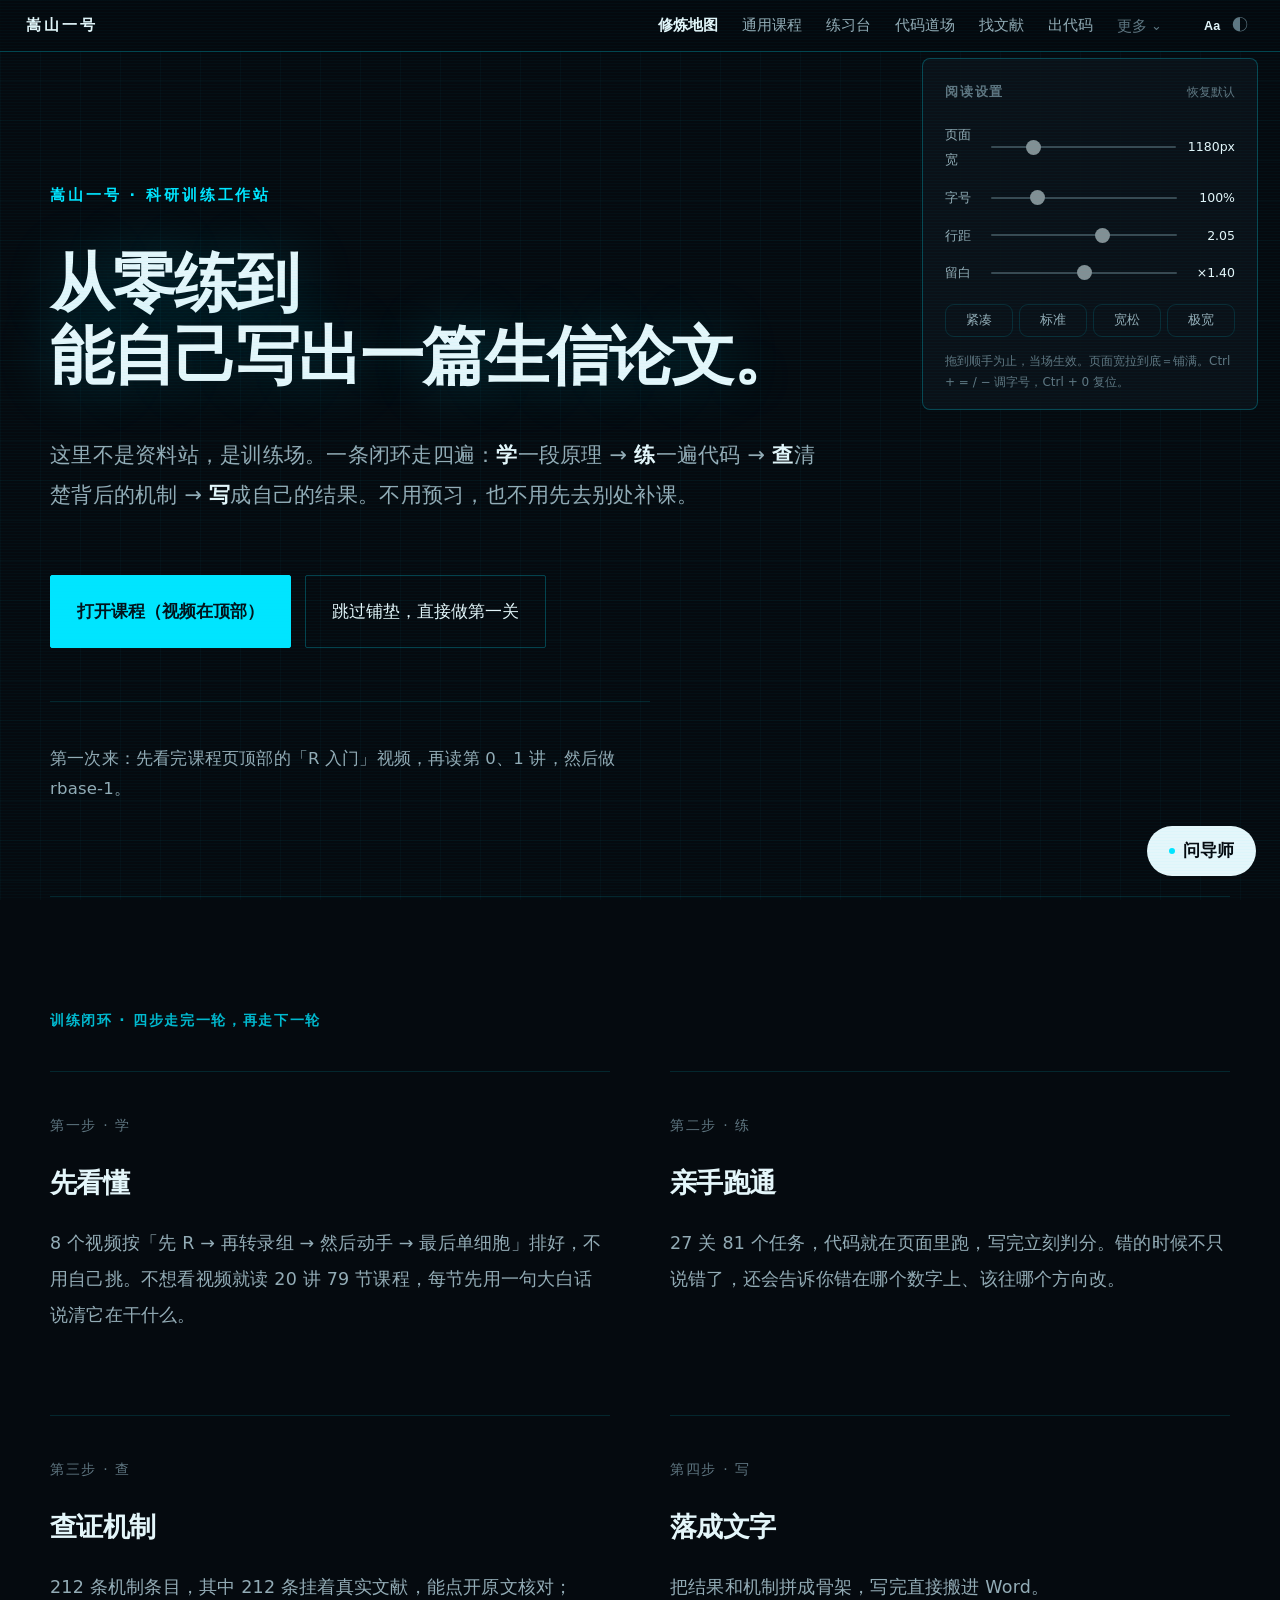
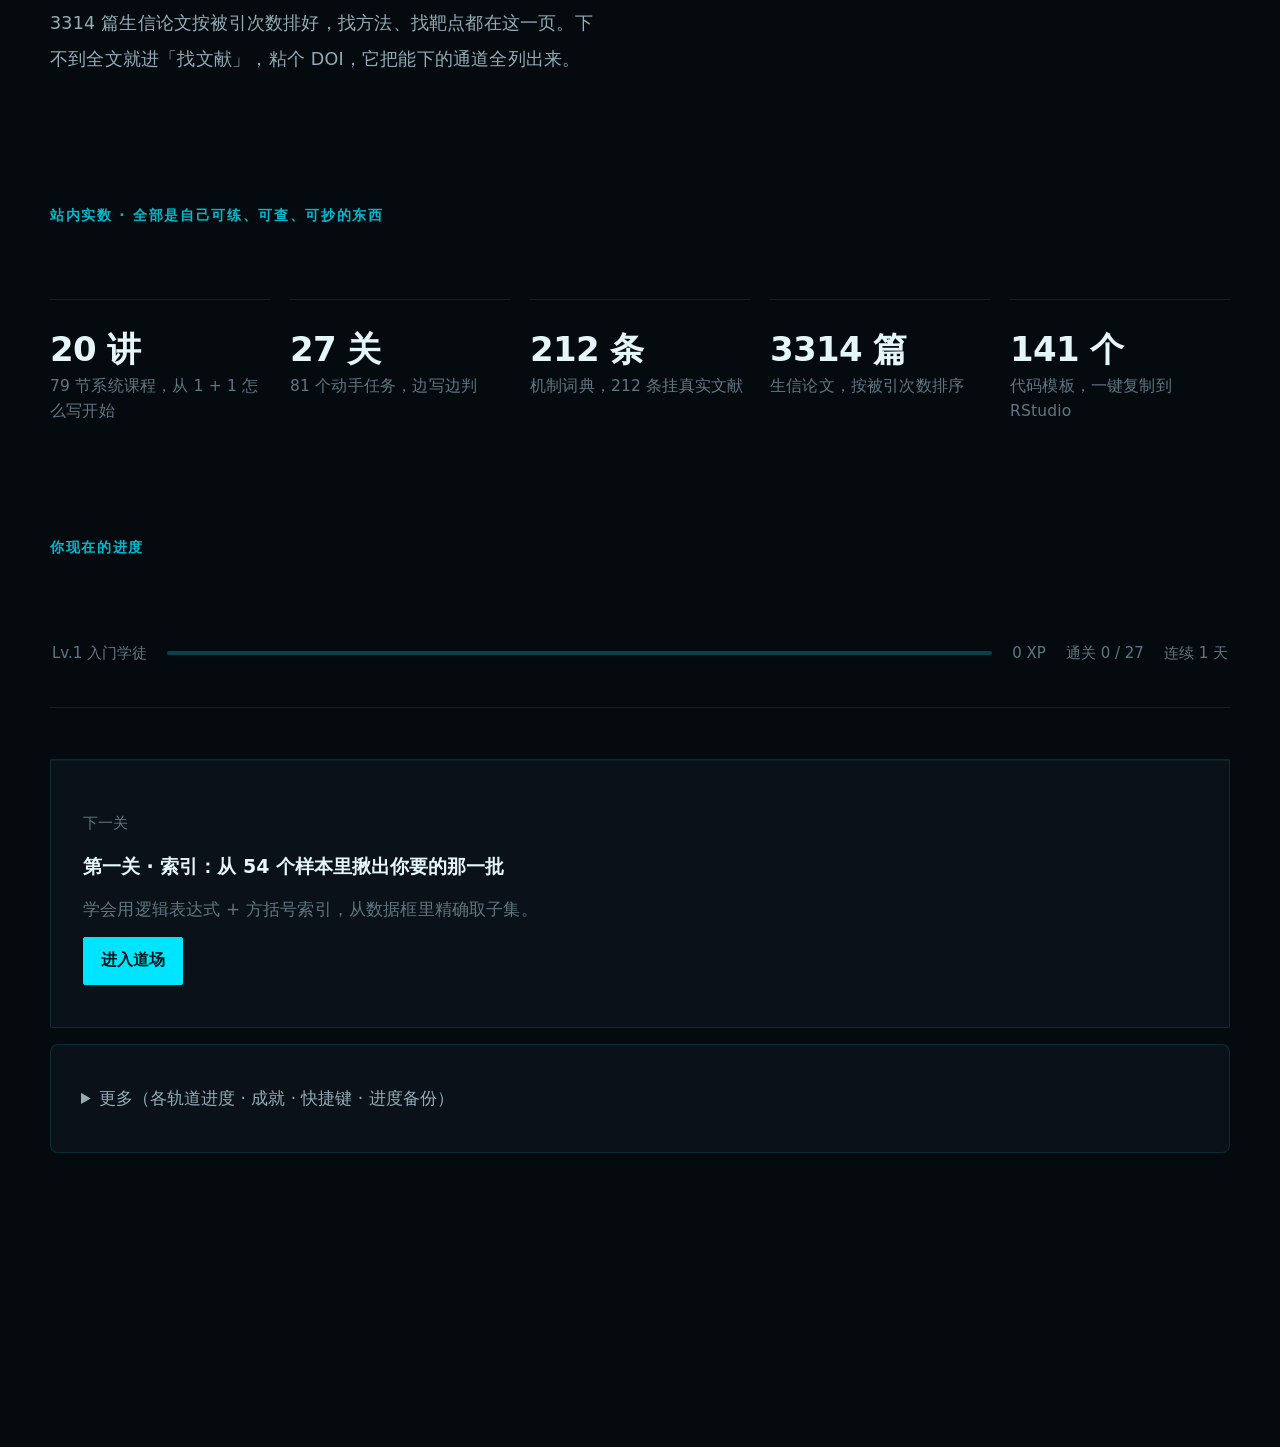
==== commit 137afb19: "嵩山一号科研工作站 · 上线" ====
--- a/index.html
+++ b/index.html
@@ -1,97 +1,98 @@
-<!DOCTYPE html>
-<html lang="zh-CN">
-<head>
-<meta charset="utf-8">
-<meta name="viewport" content="width=device-width, initial-scale=1">
-<meta name="description" content="嵩山一号 · 科研训练工作站：浏览器内直接跑 R 的生信训练站。11 讲 36 节课程、27 关 81 个代码任务、154 条机制词典（64 条挂真实文献）、3314 篇论文、141 个代码模板。">
-<meta name="theme-color" content="#000000">
-<title>嵩山一号 · 科研训练工作站</title>
-<link rel="stylesheet" href="assets/theme.261102204917.css">
-<script>
-/* 首屏先套用已保存的字号/行距/留白，避免闪一下再变 */
-(function () {
-  try {
-    function q(k, d, lo, hi) {
-      var v = parseInt(localStorage.getItem(k), 10);
-      return (isNaN(v) || v < lo || v > hi) ? d : v;
-    }
-    var fs = q("sx_fs", 100, 85, 150);
-    var lh = q("sx_lh", 205, 150, 240);
-    var sp = q("sx_sp", 140, 80, 200);
-    var w = q("sx_w2", 1180, 860, 2400);
-    var d = document.documentElement;
-    d.style.setProperty("--fs", fs / 100);
-    d.style.setProperty("--lh", lh / 100);
-    d.style.setProperty("--sp", sp / 100);
-    d.style.setProperty("--page-w", w >= 2400 ? "none" : w + "px");
-    d.setAttribute("data-fs", fs);
-    d.setAttribute("data-lh", lh);
-    d.setAttribute("data-sp", sp);
-    d.setAttribute("data-w", w);
-  } catch (e) { }
-})();
-</script>
-</head>
-<body>
-
-<header class="topbar">
-  <a class="brand" href="#/map" title="回到修炼地图"><b>嵩山一号</b></a>
-  <nav class="nav" id="nav"></nav>
-  <div class="hud">
-    <button class="themebtn readbtn" id="readBtn" title="字号与间距" aria-label="字号与间距">Aa</button>
-    <button class="themebtn" id="themeBtn" title="切换深浅色">◐</button>
-    <button class="menubtn" id="menuBtn" aria-label="打开菜单">菜单</button>
-  </div>
-</header>
-
-<main class="wrap">
-  <div class="page" id="view"></div>
-</main>
-
-<div class="toast" id="toast" style="display:none"></div>
-
-<!-- 数据层 -->
-<script src="data/data.261102204917.js"></script>
-<script src="data/papers.261102204917.js"></script>
-<script src="data/sources.261102204917.js"></script>
-<script src="data/codebank.261102204917.js"></script>
-<script src="data/codebank3.261102204917.js"></script>
-<script src="data/seed_notes.261102204917.js"></script>
-    <script src="data/knowledge.261102204917.js"></script>
-    <script src="data/knowledge2.261102204917.js"></script>
-    <script src="data/knowledge3.261102204917.js"></script>
-<script src="data/knowledge4.261102204917.js"></script>
-<script src="data/knowledge5.261102204917.js"></script>
-<script src="data/levels_core.261102204917.js"></script>
-<script src="data/levels_adv.261102204917.js"></script>
-<script src="data/examples.261102204917.js"></script>
-<script src="data/course.261102204917.js"></script>
-<script src="data/course0.261102204917.js"></script>
-<script src="data/videos.261102204917.js"></script>
-<script src="data/digest.261102204917.js"></script>
-<script src="data/paper_ext.261102204917.js"></script>
-<script src="data/litports.261102204917.js"></script>
-<script src="data/playbook.261102204917.js"></script>
-<script src="data/know_cite.261102204917.js"></script>
-<script src="data/paths.261102204917.js"></script>
-<script src="data/writing.261102204917.js"></script>
-<script src="data/tutors.261102204917.js"></script>
-
-<!-- 逻辑层 -->
-<script src="assets/store.261102204917.js"></script>
-<script src="assets/webr.261102204917.js"></script>
-  <script src="assets/view-dojo.261102204917.js"></script>
-  <script src="assets/view-practice.261102204917.js"></script>
-  <script src="assets/view-course.261102204917.js"></script>
-<script src="assets/view-lib.261102204917.js"></script>
-<script src="assets/view-lit.261102204917.js"></script>
-<script src="assets/view-gen.261102204917.js"></script>
-<script src="assets/view-write.261102204917.js"></script>
-<script src="assets/tutor-dock.261102204917.js"></script>
-<script src="assets/account.261102204917.js"></script>
-<script src="assets/view-account.261102204917.js"></script>
-<script src="assets/view-space.261102204917.js"></script>
-<script src="assets/app.261102204917.js"></script>
-<script src="assets/prefs.261102204917.js"></script>
-</body>
-</html>
+<!DOCTYPE html>
+<html lang="zh-CN">
+<head>
+<meta charset="utf-8">
+<meta name="viewport" content="width=device-width, initial-scale=1">
+<meta name="description" content="嵩山一号 · 科研训练工作站：浏览器内直接跑 R 的生信训练站。11 讲 36 节课程、27 关 81 个代码任务、212 条机制词典（全部挂真实文献）、3314 篇论文、141 个代码模板。">
+<meta name="theme-color" content="#000000">
+<title>嵩山一号 · 科研训练工作站</title>
+<link rel="stylesheet" href="assets/theme.20261102225848.css">
+<script>
+/* 首屏先套用已保存的字号/行距/留白，避免闪一下再变 */
+(function () {
+  try {
+    function q(k, d, lo, hi) {
+      var v = parseInt(localStorage.getItem(k), 10);
+      return (isNaN(v) || v < lo || v > hi) ? d : v;
+    }
+    var fs = q("sx_fs", 100, 85, 150);
+    var lh = q("sx_lh", 205, 150, 240);
+    var sp = q("sx_sp", 140, 80, 200);
+    var w = q("sx_w2", 1180, 860, 2400);
+    var d = document.documentElement;
+    d.style.setProperty("--fs", fs / 100);
+    d.style.setProperty("--lh", lh / 100);
+    d.style.setProperty("--sp", sp / 100);
+    d.style.setProperty("--page-w", w >= 2400 ? "none" : w + "px");
+    d.setAttribute("data-fs", fs);
+    d.setAttribute("data-lh", lh);
+    d.setAttribute("data-sp", sp);
+    d.setAttribute("data-w", w);
+  } catch (e) { }
+})();
+</script>
+</head>
+<body>
+
+<header class="topbar">
+  <a class="brand" href="#/map" title="回到修炼地图"><b>嵩山一号</b></a>
+  <nav class="nav" id="nav"></nav>
+  <div class="hud">
+    <button class="themebtn readbtn" id="readBtn" title="字号与间距" aria-label="字号与间距">Aa</button>
+    <button class="themebtn" id="themeBtn" title="切换深浅色">◐</button>
+    <button class="menubtn" id="menuBtn" aria-label="打开菜单">菜单</button>
+  </div>
+</header>
+
+<main class="wrap">
+  <div class="page" id="view"></div>
+</main>
+
+<div class="toast" id="toast" style="display:none"></div>
+
+<!-- 数据层 -->
+<script src="data/data.20261102225848.js"></script>
+<script src="data/papers.20261102225848.js"></script>
+<script src="data/sources.20261102225848.js"></script>
+<script src="data/codebank.20261102225848.js"></script>
+<script src="data/codebank3.20261102225848.js"></script>
+<script src="data/seed_notes.20261102225848.js"></script>
+    <script src="data/knowledge.20261102225848.js"></script>
+    <script src="data/knowledge2.20261102225848.js"></script>
+    <script src="data/knowledge3.20261102225848.js"></script>
+<script src="data/knowledge4.20261102225848.js"></script>
+<script src="data/knowledge5.20261102225848.js"></script>
+<script src="data/knowledge6.20261102225848.js"></script>
+<script src="data/levels_core.20261102225848.js"></script>
+<script src="data/levels_adv.20261102225848.js"></script>
+<script src="data/examples.20261102225848.js"></script>
+<script src="data/course.20261102225848.js"></script>
+<script src="data/course0.20261102225848.js"></script>
+<script src="data/videos.20261102225848.js"></script>
+<script src="data/digest.20261102225848.js"></script>
+<script src="data/paper_ext.20261102225848.js"></script>
+<script src="data/litports.20261102225848.js"></script>
+<script src="data/playbook.20261102225848.js"></script>
+<script src="data/know_cite.20261102225848.js"></script>
+<script src="data/paths.20261102225848.js"></script>
+<script src="data/writing.20261102225848.js"></script>
+<script src="data/tutors.20261102225848.js"></script>
+
+<!-- 逻辑层 -->
+<script src="assets/store.20261102225848.js"></script>
+<script src="assets/webr.20261102225848.js"></script>
+  <script src="assets/view-dojo.20261102225848.js"></script>
+  <script src="assets/view-practice.20261102225848.js"></script>
+  <script src="assets/view-course.20261102225848.js"></script>
+<script src="assets/view-lib.20261102225848.js"></script>
+<script src="assets/view-lit.20261102225848.js"></script>
+<script src="assets/view-gen.20261102225848.js"></script>
+<script src="assets/view-write.20261102225848.js"></script>
+<script src="assets/tutor-dock.20261102225848.js"></script>
+<script src="assets/account.20261102225848.js"></script>
+<script src="assets/view-account.20261102225848.js"></script>
+<script src="assets/view-space.20261102225848.js"></script>
+<script src="assets/app.20261102225848.js"></script>
+<script src="assets/prefs.20261102225848.js"></script>
+</body>
+</html>
--- a/assets/theme.20261102225848.css
+++ b/assets/theme.20261102225848.css
@@ -0,0 +1,1335 @@
+/* 嵩山一号 · 科研训练工作站
+   2026-11 视觉改版：发布会式排版（黑底 / 超大标题 / 无边框 / 大留白）。
+   2026-11 第二版：整体字阶上调一档、行高与间距放宽（原版小字过密）。
+   字阶（桌面）：62 / 48 / 32 / 26 / 24 / 20 / 18 / 17.5 基准 / 16 / 15.5 / 14.5 / 13.5 / 12.5
+   规则：不用阴影、不用彩色块；层次靠字号、字重、留白和 1px 细线。 */
+
+:root {
+    --bg: #0B0C0E;
+    --bg-2: #0E0F12;
+    --panel: #141519;
+    --panel-2: #101114;
+    --panel-alt: #1B1D22;
+    --line: #24262B;
+    --line-strong: #34373E;
+    --ink: #f5f5f7;
+    --ink-2: #a1a1a6;
+    --ink-3: #6e6e73;
+    --brand: #2997ff;
+    --brand-soft: rgba(41, 151, 255, .10);
+    --brand-line: rgba(41, 151, 255, .35);
+    --accent: #ff453a;
+    --accent-soft: rgba(255, 69, 58, .10);
+    --accent-line: rgba(255, 69, 58, .32);
+    --gold: #ffd60a;
+    --gold-soft: rgba(255, 214, 10, .10);
+    --blue: #2997ff;
+    --blue-soft: rgba(41, 151, 255, .10);
+    --ok: #30d158;
+    --warn: #ffd60a;
+    --out-bg: #08090B;
+    --mono: "SF Mono", "Cascadia Mono", "Consolas", Menlo, monospace;
+    --sans: "SF Pro SC", "PingFang SC", "Microsoft YaHei UI", "Microsoft YaHei",
+            -apple-system, "Segoe UI", system-ui, sans-serif;
+    --radius: 8px;
+    --topbar-h: 52px;
+}
+
+html[data-theme="light"] {
+    --bg: #ffffff;
+    --bg-2: #fbfbfd;
+    --panel: #f5f5f7;
+    --panel-2: #fbfbfd;
+    --panel-alt: #efeff1;
+    --line: #e6e6e8;
+    --line-strong: #d2d2d7;
+    --ink: #1d1d1f;
+    --ink-2: #515154;
+    --ink-3: #86868b;
+    --brand: #0066cc;
+    --brand-soft: rgba(0, 102, 204, .07);
+    --brand-line: rgba(0, 102, 204, .30);
+    --accent: #d70015;
+    --gold: #8a6100;
+    --out-bg: #1d1d1f;
+}
+
+* { box-sizing: border-box; }
+
+html, body {
+    margin: 0; padding: 0; min-height: 100%;
+    background: var(--bg); color: var(--ink);
+    font-family: var(--sans); font-size: calc(19px * var(--fs)); line-height: 1.8;
+    -webkit-font-smoothing: antialiased; text-rendering: optimizeLegibility;
+}
+body { display: flex; flex-direction: column; }
+
+a { color: var(--brand); text-decoration: none; }
+a:hover { text-decoration: underline; text-underline-offset: 3px; }
+b, strong { font-weight: 600; color: var(--ink); }
+
+/* ---------- 顶栏 ---------- */
+.topbar {
+    display: flex; align-items: center; gap: 16px;
+    height: var(--topbar-h); padding: 0 26px; flex: 0 0 auto;
+    position: sticky; top: 0; z-index: 40;
+    background: rgba(0, 0, 0, .72);
+    -webkit-backdrop-filter: saturate(180%) blur(20px);
+    backdrop-filter: saturate(180%) blur(20px);
+    border-bottom: 1px solid var(--line);
+}
+html[data-theme="light"] .topbar { background: rgba(255, 255, 255, .78); }
+.brand { display: flex; align-items: center; text-decoration: none; }
+.brand b { font-size: calc(15px * var(--fs)); font-weight: 600; letter-spacing: .2em; color: var(--ink); white-space: nowrap; }
+.brand:hover { text-decoration: none; }
+.brand:hover b { color: var(--brand); }
+
+.nav { display: flex; margin-left: auto; overflow: visible; }
+.nav a {
+    padding: 5px 12px; font-size: calc(15px * var(--fs)); color: var(--ink-2);
+    white-space: nowrap; border: 0; transition: color .15s;
+}
+.nav a:hover { color: var(--ink); text-decoration: none; }
+.nav a.on { color: var(--ink); font-weight: 600; }
+.nav .more { position: relative; }
+.nav .more > a { cursor: pointer; color: var(--ink-3); }
+.nav .more > a::after { content: "⌄"; margin-left: 4px; font-size: calc(13px * var(--fs)); position: relative; top: -1px; }
+.nav .more.open > a { color: var(--ink); }
+.nav .morebox {
+    position: absolute; top: 34px; right: 0; min-width: 190px; display: none;
+    background: var(--panel); border: 1px solid var(--line-strong); border-radius: 8px;
+    padding: 8px; z-index: 60;
+}
+.nav .more.open .morebox { display: block; }
+.nav .morebox a { display: block; padding: 10px 13px; border-radius: 6px; font-size: calc(15.5px * var(--fs)); }
+.nav .morebox a:hover { background: var(--panel-alt); text-decoration: none; }
+.nav .morebox a.on { color: var(--ink); font-weight: 600; background: var(--panel-alt); }
+.nav .morebox .hudline {
+    display: flex; gap: 14px; margin-top: 8px; padding: 11px 13px 6px;
+    border-top: 1px solid var(--line); font-size: calc(13.5px * var(--fs)); color: var(--ink-3);
+}
+
+.hud { display: flex; align-items: center; margin-left: 8px; }
+.themebtn {
+    width: 28px; height: 28px; display: grid; place-items: center; cursor: pointer;
+    border: 0; background: transparent; color: var(--ink-3); font-size: calc(15.5px * var(--fs));
+}
+.themebtn:hover { color: var(--ink); }
+.menubtn {
+    display: none; border: 0; background: transparent; cursor: pointer;
+    color: var(--ink-2); font-size: calc(16px * var(--fs)); font-family: var(--sans);
+    padding: 6px 2px 6px 12px;
+}
+body.mnav .menubtn { color: var(--ink); }
+
+/* ---------- 主体 ---------- */
+.wrap { flex: 1 1 auto; overflow: visible; padding: 0 32px 180px; }
+.page { max-width: var(--page-w, 1180px); margin: 0 auto; }
+
+.page-head { margin: 68px 0 40px; }
+.page-head h2 { margin: 0 0 16px; font-size: calc(50px * var(--fs)); line-height: 1.15; letter-spacing: -.02em; font-weight: 700; }
+.page-head p { margin: 0; color: var(--ink-2); font-size: calc(19.5px * var(--fs)); line-height: 1.75; max-width: min(var(--page-w, 1440px), 860px); }
+
+/* ---------- 首屏 ---------- */
+.hero { padding: 88px 0 56px; border-bottom: 1px solid var(--line); margin-bottom: 56px; }
+.hero-k {
+    font-size: calc(14.5px * var(--fs)); letter-spacing: .2em; color: var(--brand);
+    text-transform: uppercase; margin-bottom: 20px; font-weight: 600;
+}
+.hero h2 { margin: 0 0 24px; font-size: calc(64px * var(--fs)); line-height: 1.14; letter-spacing: -.025em; font-weight: 700; }
+.hero-sub { margin: 0 0 36px; font-size: calc(21px * var(--fs)); line-height: 1.72; color: var(--ink-2); max-width: 780px; }
+.hero-sub b { color: var(--ink); font-weight: 600; }
+.hero-acts { display: flex; gap: 14px; flex-wrap: wrap; margin-bottom: 32px; }
+.hero-tip {
+    font-size: calc(16.5px * var(--fs)); line-height: 1.8; color: var(--ink-2);
+    border-top: 1px solid var(--line); padding-top: 24px; max-width: 720px;
+}
+
+/* ---------- 卡片 / 网格 ---------- */
+.card { background: var(--panel); border: 1px solid var(--line); border-radius: var(--radius); padding: 26px 30px; }
+.grid { display: grid; gap: 18px; }
+.g2 { grid-template-columns: repeat(2, 1fr); }
+.g3 { grid-template-columns: repeat(3, 1fr); }
+.g4 { grid-template-columns: repeat(4, 1fr); }
+@media (max-width: 1180px) { .g4 { grid-template-columns: repeat(2, 1fr); } }
+@media (max-width: 900px) { .g2, .g3 { grid-template-columns: 1fr; } }
+
+/* ---------- 按钮 ---------- */
+.btn {
+    display: inline-flex; align-items: center; justify-content: center; gap: 7px;
+    border: 1px solid var(--line-strong); background: transparent; color: var(--ink);
+    padding: 12px 24px; border-radius: var(--radius); font-size: calc(17px * var(--fs));
+    font-family: var(--sans); cursor: pointer;
+    transition: background .16s, border-color .16s, color .16s, transform .16s;
+}
+.btn:hover { border-color: var(--ink-3); text-decoration: none; }
+.btn.primary { background: var(--ink); border-color: var(--ink); color: #0b0b0d; font-weight: 600; }
+.btn.primary:hover { transform: translateY(-1px); color: #0b0b0d; filter: brightness(.92); }
+html[data-theme="light"] .btn.primary { background: #0071e3; border-color: #0071e3; color: #fff; }
+html[data-theme="light"] .btn.primary:hover { color: #fff; filter: brightness(1.06); }
+.btn.danger { border-color: var(--accent-line); color: var(--accent); }
+.btn.ghost { border-color: transparent; color: var(--brand); padding-left: 4px; padding-right: 4px; }
+.btn.ghost:hover { text-decoration: underline; }
+.btn.sm { padding: 8px 16px; font-size: calc(15.5px * var(--fs)); }
+.btn:disabled { opacity: .4; cursor: not-allowed; }
+
+/* ---------- 表单 ---------- */
+input[type=text], input[type=search], select, textarea {
+    border: 1px solid var(--line-strong); border-radius: 6px; padding: 13px 16px;
+    font-family: var(--sans); font-size: calc(17.5px * var(--fs)); color: var(--ink); background: var(--panel-2);
+    outline: none; transition: border-color .15s;
+}
+input:focus, select:focus, textarea:focus { border-color: var(--brand); }
+
+code, pre { font-family: var(--mono); }
+code.inline { background: var(--panel-alt); border-radius: 5px; padding: 2px 7px; font-size: calc(16.5px * var(--fs)); color: var(--ink); }
+kbd {
+    font-family: var(--mono); font-size: calc(14.5px * var(--fs)); background: var(--panel-alt);
+    border: 1px solid var(--line-strong); border-radius: 6px; padding: 2px 7px; color: var(--ink-2);
+}
+pre.code {
+    background: var(--panel-2); border: 1px solid var(--line); border-radius: 7px;
+    padding: 22px 26px; overflow: auto; font-size: calc(16.5px * var(--fs)); line-height: 1.8;
+    margin: 20px 0; max-height: 520px; color: var(--ink); tab-size: 2;
+}
+
+/* ---------- 标签 ---------- */
+.tag {
+    display: inline-block; font-size: calc(14px * var(--fs)); padding: 3px 10px; border-radius: 999px;
+    margin: 3px 6px 3px 0; background: var(--panel-alt); color: var(--ink-2); border: 1px solid var(--line);
+}
+.tag.g { color: var(--ok); border-color: rgba(48, 209, 88, .3); background: transparent; }
+.tag.r { color: var(--accent); border-color: var(--accent-line); background: transparent; }
+.tag.y { color: var(--gold); border-color: rgba(255, 214, 10, .3); background: transparent; }
+.tag.n { color: var(--ink-3); }
+
+.muted { color: var(--ink-3); }
+.small { font-size: calc(17px * var(--fs)); }
+.tiny { font-size: calc(15px * var(--fs)); }
+hr.sep { border: 0; border-top: 1px solid var(--line); margin: 28px 0; }
+.kv { display: flex; gap: 12px; font-size: calc(17.5px * var(--fs)); line-height: 1.8; }
+.kv > dt { color: var(--ink-3); min-width: 96px; margin: 0; }
+.kv > dd { margin: 0; }
+
+table.tbl { width: 100%; border-collapse: collapse; font-size: calc(17px * var(--fs)); }
+table.tbl th, table.tbl td { border-bottom: 1px solid var(--line); padding: 13px 14px; text-align: left; vertical-align: top; }
+table.tbl th { color: var(--ink-3); font-weight: 500; font-size: calc(14.5px * var(--fs)); letter-spacing: .06em; }
+table.tbl tr:hover td { background: var(--panel-2); }
+.scroll { overflow: auto; max-height: 680px; border: 1px solid var(--line); border-radius: 7px; }
+
+/* ---------- 关卡 ---------- */
+.lv { border: 1px solid var(--line); border-radius: 8px; background: var(--panel); padding: 22px 24px; display: flex; flex-direction: column; gap: 11px; }
+.lv.locked { opacity: .45; }
+.lv h4 { margin: 0; font-size: calc(19px * var(--fs)); font-weight: 600; }
+.lv .meta { display: flex; gap: 9px; align-items: center; flex-wrap: wrap; font-size: calc(15px * var(--fs)); color: var(--ink-3); }
+.bar { height: 3px; background: var(--line); border-radius: 999px; overflow: hidden; }
+.bar > i { display: block; height: 100%; background: var(--ink); }
+html[data-theme="light"] .bar > i { background: #0071e3; }
+
+.layout-2 { display: grid; grid-template-columns: 268px 1fr; gap: 76px; align-items: start; }
+@media (max-width: 1040px) { .layout-2 { grid-template-columns: 1fr; gap: 24px; } }
+.side { position: sticky; top: 74px; max-height: calc(100vh - 100px); overflow: auto; padding: 8px 0; }
+@media (max-width: 1040px) { .side { position: static; max-height: none; border: 1px solid var(--line); border-radius: 7px; padding: 14px; } }
+.sidehead { display: flex; justify-content: space-between; align-items: baseline; padding: 0 10px 12px; }
+.sidehead b { font-size: calc(15px * var(--fs)); letter-spacing: .1em; color: var(--ink-3); font-weight: 600; }
+.cmain { min-width: 0; }
+
+.tk {
+    font-size: calc(14px * var(--fs)); letter-spacing: .06em; color: var(--ink-3);
+    margin: 22px 0 8px; padding: 0 10px;
+    white-space: nowrap; overflow: hidden; text-overflow: ellipsis;
+}
+.lvrow {
+    display: flex; align-items: center; gap: 10px; padding: 8px 10px; border-radius: 8px;
+    cursor: pointer; font-size: calc(16px * var(--fs)); color: var(--ink-2); transition: background .15s, color .15s;
+}
+.lvrow > span:nth-child(2) { flex: 1 1 auto; min-width: 0; overflow: hidden; text-overflow: ellipsis; white-space: nowrap; }
+.lvrow:hover { background: var(--panel-alt); color: var(--ink); }
+.lvrow.on { color: var(--brand); }
+.lvrow.done { color: var(--ok); }
+.lvrow.locked { opacity: .4; }
+.lvrow .xp { margin-left: auto; font-size: calc(13.5px * var(--fs)); color: var(--ink-3); }
+.dot-s { width: 5px; height: 5px; border-radius: 50%; background: var(--line-strong); flex: 0 0 5px; }
+
+/* ---------- 引导 ---------- */
+.guide { border-color: var(--line-strong); margin-bottom: 26px; }
+.guide-head { display: flex; align-items: center; justify-content: space-between; gap: 12px; }
+.guide-head b { font-size: calc(18.5px * var(--fs)); }
+.guide.folded .guide-body { display: none; }
+.guide-body { margin-top: 20px; display: flex; flex-direction: column; gap: 18px; }
+.guide .step { display: flex; gap: 14px; align-items: flex-start; font-size: calc(17.5px * var(--fs)); line-height: 1.8; }
+.guide .num {
+    flex: 0 0 24px; width: 24px; height: 24px; border-radius: 50%;
+    background: var(--panel-alt); color: var(--ink-2);
+    display: grid; place-items: center; font-size: calc(14px * var(--fs)); font-weight: 600;
+}
+
+.lv-title { display: flex; align-items: center; gap: 12px; flex-wrap: wrap; }
+.lv-title h3 { margin: 0; font-size: calc(25px * var(--fs)); letter-spacing: -.01em; }
+h4.sec { margin: 40px 0 14px; font-size: calc(15px * var(--fs)); letter-spacing: .12em; color: var(--ink-3); font-weight: 600; }
+.margin-s { margin-top: 20px; }
+ol.crit { margin: 10px 0 0; padding-left: 22px; }
+ol.crit li { margin: 12px 0; font-size: calc(18.5px * var(--fs)); line-height: 1.8; color: var(--ink-2); }
+ol.crit li b { color: var(--ink); }
+ol.crit li::marker { color: var(--ink-3); font-size: calc(15.5px * var(--fs)); }
+
+/* ---------- 编辑器 ---------- */
+.editor-head {
+    display: flex; align-items: center; gap: 12px; justify-content: space-between;
+    border-bottom: 1px solid var(--line); padding-bottom: 14px; margin-bottom: 16px; flex-wrap: wrap;
+}
+textarea.ed {
+    width: 100%; min-height: 340px; font-family: var(--mono); font-size: calc(16.5px * var(--fs));
+    line-height: 1.8; border: 1px solid var(--line-strong); border-radius: 7px; padding: 18px 20px;
+    resize: vertical; background: var(--panel-2); color: var(--ink);
+    white-space: pre; overflow-wrap: normal; overflow-x: auto; outline: none;
+}
+textarea.ed:focus { border-color: var(--brand); }
+.hint-line { font-size: calc(16.5px * var(--fs)); color: var(--ink-2); margin-bottom: 12px; }
+.runbar { display: flex; justify-content: space-between; align-items: center; gap: 12px; margin-top: 16px; flex-wrap: wrap; }
+
+.out {
+    background: var(--out-bg); color: #d6d6da; border: 1px solid var(--line);
+    border-radius: 7px; padding: 18px 20px; font-family: var(--mono);
+    font-size: calc(16px * var(--fs)); line-height: 1.8; max-height: 440px; overflow: auto;
+    min-height: 72px; margin-top: 16px;
+}
+.out-raw { margin: 0 0 10px; white-space: pre-wrap; }
+.verdict { font-family: var(--sans); font-size: calc(16.5px * var(--fs)); padding: 12px 16px; border-radius: 6px; }
+.verdict.ok { background: rgba(48, 209, 88, .12); color: #6ee787; }
+.verdict.err { background: rgba(255, 69, 58, .12); color: #ff9a92; }
+
+.hint-item { display: flex; gap: 12px; margin: 16px 0; font-size: calc(17.5px * var(--fs)); line-height: 1.8; }
+.hint-item .hn {
+    flex: 0 0 22px; width: 22px; height: 22px; border-radius: 50%;
+    background: var(--panel-alt); color: var(--ink-2);
+    display: grid; place-items: center; font-size: calc(13.5px * var(--fs)); font-weight: 600;
+}
+.toolbar { display: flex; gap: 10px; flex-wrap: wrap; align-items: center; }
+
+/* ---------- 提示 ---------- */
+.note {
+    border-left: 2px solid var(--ink-3); background: transparent; padding: 6px 0 6px 18px;
+    font-size: calc(17.5px * var(--fs)); line-height: 1.8; margin: 20px 0; color: var(--ink-2);
+}
+.note b { color: var(--ink); }
+.note.warn { border-color: var(--warn); }
+.note.bad { border-color: var(--accent); }
+.note.info { border-color: var(--brand); }
+
+details.acc { border: 1px solid var(--line); border-radius: 8px; padding: 20px 24px; background: var(--panel); margin: 22px 0; }
+details.acc > summary { cursor: pointer; font-size: calc(17px * var(--fs)); color: var(--ink-2); }
+details.acc > summary:hover { color: var(--ink); }
+details.acc[open] > summary { margin-bottom: 20px; border-bottom: 1px solid var(--line); padding-bottom: 14px; }
+
+.pill-q {
+    display: inline-grid; place-items: center; width: 20px; height: 20px; border-radius: 50%;
+    background: var(--panel-alt); color: var(--ink-2); font-size: calc(13.5px * var(--fs)); font-weight: 600;
+}
+
+/* ---------- 数据中心 ---------- */
+.ds-row { display: grid; grid-template-columns: 1fr auto; gap: 18px; padding: 18px 0; border-bottom: 1px solid var(--line); align-items: center; }
+.ds-row:last-child { border-bottom: 0; }
+.src-head { display: flex; align-items: center; gap: 12px; cursor: pointer; padding-bottom: 6px; }
+.src-head b { font-size: calc(18.5px * var(--fs)); }
+.src-head span.tiny:last-child { margin-left: auto; color: var(--ink-3); font-size: calc(14.5px * var(--fs)); }
+.src-body { margin-top: 10px; }
+.search-bar { display: flex; gap: 12px; flex-wrap: wrap; align-items: center; margin-bottom: 24px; }
+.search-bar input { flex: 1 1 240px; min-width: 170px; }
+
+.toast {
+    position: fixed; bottom: 32px; left: 50%; transform: translateX(-50%);
+    background: var(--ink); color: var(--bg); padding: 14px 24px; border-radius: 999px;
+    font-size: calc(16.5px * var(--fs)); z-index: 9999; max-width: 80vw; font-weight: 500;
+}
+
+/* ==================== 通用课程 ==================== */
+.lec { border-top: 1px solid var(--line); padding: 56px 0 16px; }
+.lec:first-of-type { border-top: 0; padding-top: 10px; }
+.lec-h { display: flex; gap: 24px; align-items: flex-start; margin-bottom: 16px; }
+.lec-no { font-size: calc(15.5px * var(--fs)); line-height: 1; color: var(--ink-3); flex: 0 0 38px; padding-top: 10px; font-variant-numeric: tabular-nums; }
+.lec-t h3 { margin: 0 0 10px; font-size: calc(34px * var(--fs)); line-height: 1.22; letter-spacing: -.02em; font-weight: 700; }
+.lec-plain { font-size: calc(19px * var(--fs)); line-height: 1.78; color: var(--ink-2); margin-bottom: 10px; max-width: 820px; }
+.lec-goal { font-size: calc(15.5px * var(--fs)); line-height: 1.7; color: var(--ink-3); }
+.lec-watch { font-size: calc(15.5px * var(--fs)); line-height: 1.7; margin: 14px 0 8px; color: var(--ink-3); }
+.lec-watch a { color: var(--brand); margin-right: 18px; }
+
+details.sec { border: 0; border-top: 1px solid var(--line); border-radius: 0; background: transparent; margin: 0; }
+details.sec > summary {
+    cursor: pointer; padding: 20px 2px; font-size: calc(19.5px * var(--fs)); font-weight: 500;
+    list-style: none; display: flex; align-items: center; gap: 14px; color: var(--ink);
+}
+details.sec > summary::-webkit-details-marker { display: none; }
+details.sec > summary::after {
+    content: "›"; margin-left: auto; color: var(--ink-3); font-size: calc(21px * var(--fs));
+    transition: transform .18s; line-height: 1;
+}
+details.sec[open] > summary::after { transform: rotate(90deg); color: var(--ink); }
+details.sec > summary:hover { color: var(--brand); }
+.sec-b { padding: 0 2px 34px; max-width: 820px; }
+.why { font-size: calc(18.5px * var(--fs)); line-height: 1.8; color: var(--ink-2); padding: 4px 0 4px 18px; border-left: 2px solid var(--line-strong); margin: 6px 0 22px; }
+.pts-h { font-size: calc(14px * var(--fs)); letter-spacing: .12em; color: var(--ink-3); margin: 26px 0 4px; font-weight: 600; }
+details.real { margin-top: 18px; border-top: 1px solid var(--line); padding-top: 14px; }
+details.real > summary { cursor: pointer; font-size: calc(16px * var(--fs)); color: var(--ink-3); }
+details.real > summary:hover { color: var(--brand); }
+details.real[open] > summary { margin-bottom: 6px; }
+
+.resg { margin: 26px 0; }
+.resg-h { font-size: calc(14px * var(--fs)); letter-spacing: .12em; color: var(--ink-3); margin-bottom: 12px; font-weight: 600; }
+.resi { padding: 12px 0; border-bottom: 1px solid var(--line); font-size: calc(17px * var(--fs)); line-height: 1.7; }
+.resi:last-child { border-bottom: 0; }
+.resi-m { font-size: calc(14px * var(--fs)); color: var(--ink-3); margin-left: 12px; }
+.resi-d { font-size: calc(15.5px * var(--fs)); line-height: 1.7; color: var(--ink-3); }
+
+/* ==================== 首页：训练闭环 + 训练资产 ====================
+   闭环四步不用卡片，用四根细线分栏——发布会式排版里，边框越少越干净。 */
+.loop { display: grid; grid-template-columns: repeat(4, 1fr); gap: 0 40px; margin: 0; }
+.loop-i {
+    display: flex; flex-direction: column; gap: 10px; padding: 24px 0 8px;
+    border-top: 1px solid var(--line); transition: border-color .2s;
+}
+.loop-i:hover { border-color: var(--ink-3); text-decoration: none; }
+.loop-s { font-size: calc(14px * var(--fs)); color: var(--ink-3); letter-spacing: .12em; }
+.loop-i b { font-size: calc(27px * var(--fs)); letter-spacing: -.02em; font-weight: 700; transition: color .2s; }
+.loop-i:hover b { color: var(--brand); }
+.loop-i span.loop-d { font-size: calc(17px * var(--fs)); color: var(--ink-2); line-height: 1.8; }
+@media (max-width: 1000px) { .loop { grid-template-columns: repeat(2, 1fr); gap: 0 32px; } }
+
+.assets { display: grid; grid-template-columns: repeat(5, 1fr); gap: 18px; margin: 40px 0 0; }
+.asset { border-top: 1px solid var(--line); padding-top: 18px; }
+.asset b { display: block; font-size: calc(34px * var(--fs)); line-height: 1.1; letter-spacing: -.02em; font-weight: 700; margin-bottom: 6px; }
+.asset span { font-size: calc(15px * var(--fs)); color: var(--ink-3); line-height: 1.6; display: block; }
+@media (max-width: 900px) { .assets { grid-template-columns: repeat(2, 1fr); } }
+
+.statline {
+    display: flex; align-items: center; gap: 18px; flex-wrap: wrap;
+    padding: 24px 2px; border-bottom: 1px solid var(--line);
+    font-size: calc(15px * var(--fs)); color: var(--ink-3);
+}
+.statline .bar { flex: 1 1 140px; min-width: 80px; height: 4px; background: var(--line-strong); }
+.nextcard { margin-top: 30px; }
+
+/* ==================== 视频课 ==================== */
+.path { display: grid; grid-template-columns: repeat(4, 1fr); gap: 16px; margin: 0 0 48px; }
+@media (max-width: 1000px) { .path { grid-template-columns: repeat(2, 1fr); } }
+.path-i {
+    display: flex; flex-direction: column; gap: 7px; cursor: pointer;
+    border: 1px solid var(--line); border-radius: 8px; padding: 22px;
+    background: var(--panel); transition: border-color .2s, background .2s, transform .2s;
+}
+.path-i:hover { border-color: var(--line-strong); background: var(--panel-alt); transform: translateY(-2px); }
+.path-s { font-size: calc(14px * var(--fs)); color: var(--brand); }
+.path-i b { font-size: calc(18.5px * var(--fs)); }
+.path-d { font-size: calc(16px * var(--fs)); color: var(--ink-3); line-height: 1.75; }
+
+.vlist { border-top: 1px solid var(--line); }
+.vrow {
+    display: grid; grid-template-columns: 48px 1fr 136px; gap: 26px;
+    padding: 36px 4px; border-bottom: 1px solid var(--line); align-items: start;
+    transition: background .2s;
+}
+.vrow:hover { background: var(--panel-2); }
+.vrow.flash { background: var(--panel-alt); }
+.vno { font-size: calc(17.5px * var(--fs)); color: var(--ink-3); line-height: 1.4; font-variant-numeric: tabular-nums; }
+.vtitle { display: flex; align-items: baseline; gap: 12px; flex-wrap: wrap; }
+.vtitle a { font-size: calc(22px * var(--fs)); font-weight: 600; color: var(--ink); letter-spacing: -.01em; }
+.vtitle a:hover { color: var(--brand); text-decoration: none; }
+.vtier { font-size: calc(13.5px * var(--fs)); color: var(--ink-3); border: 1px solid var(--line); border-radius: 999px; padding: 3px 10px; }
+.vmeta { font-size: calc(14.5px * var(--fs)); color: var(--ink-3); margin: 9px 0; }
+.vwhy { font-size: calc(17px * var(--fs)); color: var(--ink-2); line-height: 1.8; }
+.vact { display: flex; flex-direction: column; align-items: flex-end; gap: 10px; }
+.vwatch { font-size: calc(14px * var(--fs)); color: var(--ink-3); }
+.vurl { display: block; font-size: calc(13.5px * var(--fs)); color: var(--ink-3); margin-top: 10px; word-break: break-all; user-select: all; }
+.vurl:hover { color: var(--brand); }
+@media (max-width: 820px) {
+    .vrow { grid-template-columns: 32px 1fr; }
+    .vact { grid-column: 2; flex-direction: row; align-items: center; }
+}
+
+.sec-h { font-size: calc(14px * var(--fs)); letter-spacing: .12em; color: var(--ink-3); margin: 64px 0 20px; font-weight: 600; }
+.reads { display: grid; grid-template-columns: repeat(2, 1fr); gap: 16px; }
+@media (max-width: 900px) { .reads { grid-template-columns: 1fr; } }
+.read {
+    display: flex; flex-direction: column; gap: 6px; padding: 24px 26px;
+    border: 1px solid var(--line); border-radius: 8px; background: var(--panel);
+    transition: border-color .2s, transform .2s;
+}
+.read:hover { border-color: var(--line-strong); text-decoration: none; transform: translateY(-2px); }
+.read b { font-size: calc(18.5px * var(--fs)); }
+.read span { font-size: calc(16px * var(--fs)); line-height: 1.7; color: var(--ink-3); }
+
+/* ==================== AI 导师 ==================== */
+.sxDock {
+    position: fixed; right: 24px; bottom: 24px; z-index: 900;
+    display: flex; align-items: center; gap: 8px;
+    background: var(--ink); color: var(--bg); border: 0; cursor: pointer;
+    padding: 14px 22px; border-radius: 999px; font-size: calc(16.5px * var(--fs));
+    font-family: var(--sans); font-weight: 600; transition: transform .16s;
+}
+.sxDock:hover { transform: translateY(-2px); }
+.sxDock .dot { width: 6px; height: 6px; border-radius: 50%; background: var(--brand); }
+
+.sxPanel {
+    position: fixed; right: 24px; bottom: 24px; z-index: 901;
+    width: 440px; max-width: calc(100vw - 36px); height: auto; max-height: calc(100vh - 50px); overflow-y: auto;
+    background: var(--panel); border: 1px solid var(--line-strong); border-radius: 22px;
+    display: none; flex-direction: column; overflow: hidden;
+}
+.sxPanel.open { display: flex; }
+.sxHead { display: flex; align-items: center; gap: 12px; padding: 16px 18px; border-bottom: 1px solid var(--line); }
+.sxHead b { font-size: calc(17.5px * var(--fs)); }
+.sxHead select { font-size: calc(15px * var(--fs)); padding: 5px 9px; }
+.sxHead .sp { flex: 1 1 auto; }
+.sxBody { flex: 1 1 auto; overflow: auto; padding: 18px; display: flex; flex-direction: column; gap: 12px; }
+.sxMsg { max-width: 92%; font-size: calc(17px * var(--fs)); line-height: 1.75; }
+.sxMsg .bub { padding: 12px 16px; border-radius: 8px; white-space: pre-wrap; }
+.sxMsg.me { align-self: flex-end; }
+.sxMsg.me .bub { background: var(--ink); color: var(--bg); border-bottom-right-radius: 5px; }
+.sxMsg.ai .bub { background: var(--panel-alt); border: 1px solid var(--line); border-bottom-left-radius: 5px; }
+.sxMsg.sys .bub { background: var(--panel-alt); font-size: calc(15px * var(--fs)); color: var(--ink-3); }
+.sxFoot { padding: 14px 16px; border-top: 1px solid var(--line); }
+.sxFoot textarea { width: 100%; min-height: 62px; max-height: 170px; resize: vertical; font-size: calc(17px * var(--fs)); }
+.sxFoot .row { display: flex; gap: 10px; align-items: center; margin-top: 10px; flex-wrap: wrap; }
+
+/* ---------- 正文渲染 / 打印 ---------- */
+.markdown-body { font-size: calc(18.5px * var(--fs)); line-height: 1.95; color: var(--ink-2); }
+.markdown-body b, .markdown-body strong { color: var(--ink); }
+.markdown-body h1, .markdown-body h2 { color: var(--ink); border-bottom: 1px solid var(--line); padding-bottom: 10px; }
+.markdown-body pre { background: var(--panel-2); border: 1px solid var(--line); border-radius: 6px; padding: 16px; overflow: auto; }
+.markdown-body blockquote { margin: 18px 0; padding-left: 16px; border-left: 2px solid var(--line-strong); color: var(--ink-3); }
+
+.print-only { display: none; }
+@media print {
+    .topbar, .nav, .btn, .no-print, .sxDock, .sxPanel { display: none !important; }
+    body, .wrap { background: #fff; color: #000; padding: 0; }
+    .manuscript { border: 0; }
+}
+
+/* ==================== 阅读密度（可调） ====================
+   --sp  纵向留白倍数（间距档）
+   --lh  正文行高（间距档联动）
+   --fs  字号倍数（由 prefs.js 写到 html 上）
+   这里只覆盖纵向 padding / margin / gap 与正文 line-height，
+   横向尺寸一律不动，避免变宽后行宽失控。 */
+
+:root { --fs: 1; --sp: 1.4; --lh: 2.05; }
+
+html, body { line-height: var(--lh); }
+
+.wrap { padding: 0 32px calc(180px * var(--sp)); }
+
+.page-head { margin: calc(72px * var(--sp)) 0 calc(46px * var(--sp)); }
+.page-head h2 { margin-bottom: calc(20px * var(--sp)); }
+.page-head p { line-height: calc(var(--lh) * .94); }
+
+.hero { padding: calc(92px * var(--sp)) 0 calc(66px * var(--sp)); margin-bottom: calc(66px * var(--sp)); }
+.hero-k { margin-bottom: calc(26px * var(--sp)); }
+.hero h2 { margin-bottom: calc(30px * var(--sp)); }
+.hero-sub { margin-bottom: calc(42px * var(--sp)); line-height: calc(var(--lh) * .94); }
+.hero-acts { margin-bottom: calc(38px * var(--sp)); }
+.hero-tip { padding-top: calc(30px * var(--sp)); }
+
+.card { padding: calc(30px * var(--sp)) 32px; }
+.grid { gap: calc(20px * var(--sp)); }
+
+.loop { gap: 0 44px; }
+.loop-i { gap: calc(11px * var(--sp)); padding: calc(28px * var(--sp)) 0 calc(10px * var(--sp)); }
+.loop-i span.loop-d { line-height: var(--lh); letter-spacing: .012em; }
+
+.assets { gap: calc(24px * var(--sp)) 20px; margin: calc(50px * var(--sp)) 0 0; }
+.asset { padding-top: calc(22px * var(--sp)); }
+
+.statline { padding: calc(28px * var(--sp)) 2px; gap: 20px; }
+.nextcard { margin-top: calc(36px * var(--sp)); }
+.sec-h { margin: calc(78px * var(--sp)) 0 calc(26px * var(--sp)); }
+
+.btn { padding: calc(13px * var(--sp)) 26px; }
+.btn.sm { padding: calc(9px * var(--sp)) 17px; }
+
+pre.code { padding: calc(24px * var(--sp)) 28px; margin: calc(24px * var(--sp)) 0; }
+code.inline { padding: calc(3px * var(--sp)) 8px; }
+kbd { padding: calc(3px * var(--sp)) 8px; }
+
+.note { margin: calc(26px * var(--sp)) 0; padding: calc(8px * var(--sp)) 0 calc(8px * var(--sp)) 20px; }
+h4.sec { margin: calc(50px * var(--sp)) 0 calc(18px * var(--sp)); }
+ol.crit li { margin: calc(16px * var(--sp)) 0; }
+hr.sep { margin: calc(32px * var(--sp)) 0; }
+
+table.tbl th, table.tbl td { padding: calc(16px * var(--sp)) 16px; }
+
+.lv { padding: calc(24px * var(--sp)) 26px; gap: calc(13px * var(--sp)); }
+.guide { margin-bottom: calc(32px * var(--sp)); }
+.guide-body { margin-top: calc(24px * var(--sp)); gap: calc(22px * var(--sp)); }
+.guide .step { line-height: var(--lh); }
+.hint-item { margin: calc(20px * var(--sp)) 0; }
+.hint-line { margin-bottom: calc(14px * var(--sp)); }
+
+details.acc { padding: calc(26px * var(--sp)) 30px; margin: calc(30px * var(--sp)) 0; }
+details.acc[open] > summary { margin-bottom: calc(22px * var(--sp)); padding-bottom: calc(16px * var(--sp)); }
+
+.lec { padding: calc(66px * var(--sp)) 0 calc(24px * var(--sp)); }
+.lec-h { margin-bottom: calc(22px * var(--sp)); }
+.lec-t h3 { margin-bottom: calc(16px * var(--sp)); }
+.lec-plain { line-height: var(--lh); margin-bottom: calc(14px * var(--sp)); }
+.lec-watch { margin: calc(18px * var(--sp)) 0 calc(10px * var(--sp)); }
+
+details.sec > summary { padding: calc(24px * var(--sp)) 2px; }
+.sec-b { padding: 0 2px calc(46px * var(--sp)); }
+.why { line-height: var(--lh); margin: calc(8px * var(--sp)) 0 calc(30px * var(--sp)); padding: calc(6px * var(--sp)) 0 calc(6px * var(--sp)) 20px; }
+.pts-h { margin: calc(34px * var(--sp)) 0 calc(8px * var(--sp)); }
+.resg { margin: calc(34px * var(--sp)) 0; }
+.resg-h { margin-bottom: calc(16px * var(--sp)); }
+.resi { padding: calc(16px * var(--sp)) 0; line-height: var(--lh); }
+details.real { margin-top: calc(24px * var(--sp)); padding-top: calc(18px * var(--sp)); }
+
+.reads { gap: calc(18px * var(--sp)); }
+.read { padding: calc(28px * var(--sp)) 28px; gap: calc(10px * var(--sp)); }
+.path { gap: calc(18px * var(--sp)); margin-bottom: calc(48px * var(--sp)); }
+.path-i { padding: calc(26px * var(--sp)); gap: calc(10px * var(--sp)); }
+.vrow { padding: calc(42px * var(--sp)) 4px; }
+.vmeta { margin: calc(11px * var(--sp)) 0; }
+.vwhy { line-height: var(--lh); }
+
+.search-bar { margin-bottom: calc(28px * var(--sp)); }
+.ds-row { padding: calc(20px * var(--sp)) 0; }
+.src-body { margin-top: calc(14px * var(--sp)); }
+
+.sxBody { padding: calc(20px * var(--sp)) 20px; gap: calc(14px * var(--sp)); }
+.sxMsg { line-height: calc(var(--lh) * .92); }
+.markdown-body { line-height: var(--lh); }
+.markdown-body blockquote { margin: calc(22px * var(--sp)) 0; }
+
+/* ---------- 正文节奏：中文长文的呼吸 ----------
+   上一版只放大了区块留白，但课程正文是 ol.crit > li，条目之间只有 12px，
+   中文行距 1.8 也不够，几行字就糊成一块。这里给条目、代码块、标签各留固定气口。 */
+
+.sec-b { padding: 0 2px calc(56px * var(--sp)); max-width: min(var(--page-w, 1440px), 900px); }
+.sec-b .why { margin: calc(6px * var(--sp)) 0 calc(34px * var(--sp)); }
+.pts { margin: calc(6px * var(--sp)) 0 calc(36px * var(--sp)); }
+.pts-h { margin: 0 0 calc(18px * var(--sp)); }
+ol.crit { margin: 0; padding-left: 26px; }
+ol.crit li { margin: 0 0 calc(24px * var(--sp)); line-height: var(--lh); }
+ol.crit li:last-child { margin-bottom: 0; }
+.sec-b pre.code { margin: calc(28px * var(--sp)) 0; }
+.sec-b details.real { margin-top: calc(26px * var(--sp)); }
+
+/* 目录：原来内边距 8px 且单行截断，标题全被切成「变量：一个数..」 */
+.side { padding: calc(10px * var(--sp)) 0; }
+.sidehead { padding: 0 12px calc(18px * var(--sp)); }
+.lvrow { padding: calc(12px * var(--sp)) 12px; line-height: 1.55; }
+.lvrow > span:nth-child(2) {
+    display: -webkit-box; -webkit-line-clamp: 2; -webkit-box-orient: vertical;
+    white-space: normal; overflow: hidden; text-overflow: clip;
+}
+.tk { margin: calc(32px * var(--sp)) 0 calc(12px * var(--sp)); }
+
+/* 折叠行与讲义头 */
+details.sec > summary { padding: calc(26px * var(--sp)) 2px; }
+.lec-goal, .lec-watch { line-height: var(--lh); }
+.lec-watch { margin: calc(20px * var(--sp)) 0 calc(12px * var(--sp)); }
+
+/* 中文别贴字：字距略开一点，长句才不糊 */
+.sec-b, .lec-plain, .lec-goal, .lec-watch, .why, .hero-sub, .hero-tip,
+.markdown-body, .note, .guide .step, .hint-item, table.tbl td { letter-spacing: .012em; }
+
+/* ==================== 手机 ==================== */
+@media (max-width: 760px) {
+    html, body { overflow-x: hidden; font-size: calc(18.5px * var(--fs)); line-height: 1.8; }
+    .topbar { padding: 0 16px; gap: 8px; height: 50px; }
+    /* 毛玻璃会变成 fixed 子元素的包含块，把全屏菜单压扁；手机端改实底 */
+    .topbar { background: var(--bg); -webkit-backdrop-filter: none; backdrop-filter: none; }
+    .brand b { font-size: calc(14px * var(--fs)); letter-spacing: .16em; }
+    .hud { margin-left: auto; gap: 4px; }
+
+    /* 手机上导航不再横向挤：收进「菜单」全屏面板 */
+    .menubtn { display: block; }
+    .nav {
+        display: none; position: fixed; inset: 50px 0 0 0; z-index: 45;
+        flex-direction: column; align-items: stretch; gap: 0; margin: 0;
+        padding: 12px 18px 44px; overflow-y: auto;
+        background: var(--bg);
+    }
+    body.mnav .nav { display: flex; }
+    .nav a { padding: 17px 2px; font-size: calc(19.5px * var(--fs)); color: var(--ink-2); border-bottom: 1px solid var(--line); }
+    .nav a.on { color: var(--ink); }
+    .nav .more { position: static; }
+    .nav .more > a {
+        padding: 24px 2px 10px; border-bottom: 0; pointer-events: none;
+        font-size: calc(14px * var(--fs)); letter-spacing: .14em; color: var(--ink-3);
+    }
+    .nav .more > a::after { display: none; }
+    .nav .morebox {
+        position: static; display: block; border: 0; border-radius: 0;
+        background: transparent; padding: 0; min-width: 0;
+    }
+    .nav .morebox a { padding: 15px 14px; font-size: calc(18px * var(--fs)); border-radius: 6px; }
+    .nav .morebox .hudline { margin-top: 18px; padding: 16px 2px 0; font-size: calc(14.5px * var(--fs)); gap: 20px; }
+
+    .wrap { padding: 0 20px 140px; }
+    .page { max-width: 100%; }
+    .page-head { margin: 40px 0 26px; }
+    .page-head h2 { font-size: calc(34px * var(--fs)); }
+    .page-head p { font-size: calc(18.5px * var(--fs)); }
+    .hero { padding: 40px 0 32px; margin-bottom: 32px; }
+    .hero h2 { font-size: calc(40px * var(--fs)); letter-spacing: -.02em; }
+    .hero-sub { font-size: calc(19px * var(--fs)); line-height: 1.75; margin-bottom: 28px; }
+    .hero-acts { flex-direction: column; gap: 12px; }
+    .hero-acts .btn { justify-content: center; }
+    .hero-tip { font-size: calc(16px * var(--fs)); padding-top: 20px; }
+    .loop, .path { grid-template-columns: 1fr; gap: 0; }
+    .loop-i { padding: 22px 0 6px; }
+    .loop-i b { font-size: calc(24px * var(--fs)); }
+    .loop-i span.loop-d { font-size: calc(17.5px * var(--fs)); }
+    .assets { grid-template-columns: repeat(2, 1fr); gap: 22px 16px; }
+    .asset b { font-size: calc(28px * var(--fs)); }
+    .asset span { font-size: calc(15px * var(--fs)); }
+    .vrow { grid-template-columns: 30px 1fr; gap: 12px; padding: 26px 0; }
+    .vact { grid-column: 1 / -1; flex-direction: row; align-items: center; justify-content: space-between; margin-top: 6px; }
+    .vtitle a { font-size: calc(20px * var(--fs)); }
+    .vwhy { font-size: calc(17.5px * var(--fs)); }
+    .lec { padding: 40px 0 10px; }
+    .lec-h { gap: 14px; }
+    .lec-t h3 { font-size: calc(26px * var(--fs)); }
+    .lec-no { flex: 0 0 26px; font-size: calc(14.5px * var(--fs)); padding-top: 6px; }
+    .lec-plain, .why { font-size: calc(18.5px * var(--fs)); }
+    details.sec > summary { font-size: calc(18.5px * var(--fs)); padding: 18px 0; }
+    .sec-b { padding-bottom: 26px; }
+    pre.code { font-size: calc(15px * var(--fs)); padding: 16px; line-height: 1.75; }
+    ol.crit li { font-size: calc(18px * var(--fs)); }
+    table.tbl { font-size: calc(15.5px * var(--fs)); }
+    table.tbl th, table.tbl td { padding: 10px; }
+    .grid.g2, .grid.g3, .grid.g4 { grid-template-columns: 1fr; }
+    .card { padding: 20px 18px; border-radius: 8px; }
+    .sxDock { right: 14px; bottom: 14px; padding: 12px 18px; font-size: calc(16px * var(--fs)); }
+    .sxPanel { right: 8px; bottom: 8px; width: calc(100vw - 16px); height: calc(100vh - 16px); }
+}
+
+/* ==================== 阅读设置面板 ====================
+   三根滑杆连续可调，比档位按钮好使：拖到哪儿算哪儿，右边实时给数值。 */
+html, body { line-height: var(--lh); }
+
+.readbtn { font-size: 12.5px; letter-spacing: .02em; font-weight: 600; }
+.readbtn.on { color: var(--ink); }
+
+.readpop {
+    display: none; position: fixed; top: 58px; right: 22px; z-index: 80; width: 336px;
+    background: var(--panel); border: 1px solid var(--line-strong); border-radius: 8px;
+    padding: 20px 22px 16px;
+}
+.readpop.open { display: block; }
+
+.rp-head { display: flex; align-items: baseline; justify-content: space-between; margin-bottom: 16px; }
+.rp-head b { font-size: 13px; letter-spacing: .14em; color: var(--ink-3); font-weight: 600; }
+.rp-head a { font-size: 12px; color: var(--ink-3); }
+.rp-head a:hover { color: var(--ink); }
+
+.rp-row { display: flex; align-items: center; gap: 12px; margin-bottom: 12px; }
+.rp-k { flex: 0 0 34px; font-size: 12.5px; color: var(--ink-2); }
+.rp-r {
+    -webkit-appearance: none; appearance: none; flex: 1 1 auto; min-width: 0;
+    height: 22px; background: transparent; cursor: pointer; margin: 0;
+}
+.rp-r::-webkit-slider-runnable-track { height: 2px; background: var(--ink-3); opacity: .55; border-radius: 2px; }
+.rp-r::-webkit-slider-thumb {
+    -webkit-appearance: none; appearance: none; width: 15px; height: 15px; border-radius: 50%;
+    background: var(--ink); border: 0; margin-top: -6.5px; cursor: pointer;
+    transition: transform .12s;
+}
+.rp-r:hover::-webkit-slider-thumb { transform: scale(1.15); }
+.rp-r::-moz-range-track { height: 2px; background: var(--ink-3); opacity: .55; border-radius: 2px; }
+.rp-r::-moz-range-thumb { width: 15px; height: 15px; border: 0; border-radius: 50%; background: var(--ink); }
+.rp-v {
+    flex: 0 0 46px; text-align: right; font-size: 12.5px; color: var(--ink);
+    font-variant-numeric: tabular-nums;
+}
+
+.rp-presets { display: flex; gap: 6px; margin: 18px 0 0; }
+.rp-p {
+    flex: 1 1 0; border: 1px solid var(--line); background: transparent; color: var(--ink-2);
+    border-radius: 9px; padding: 7px 0; cursor: pointer; font-family: var(--sans);
+    font-size: 12.5px; transition: border-color .15s, color .15s, background .15s;
+}
+.rp-p:hover { border-color: var(--ink-3); color: var(--ink); background: var(--panel-alt); }
+.rp-p.on { background: var(--ink); border-color: var(--ink); color: var(--bg); font-weight: 600; }
+.rp-tip { font-size: 12px; color: var(--ink-3); line-height: 1.75; margin-top: 14px; }
+
+@media print { .readpop { display: none !important; } }
+@media (max-width: 760px) {
+    .readpop { left: 10px; right: 10px; width: auto; top: 54px; padding: 18px 18px 14px; }
+    .rp-k { flex: 0 0 30px; }
+}
+
+/* ---------- 首页四步：四栏每栏只有 257px，中文 16 字一行，读着跳 ---------- */
+.loop { grid-template-columns: repeat(2, 1fr); gap: calc(48px * var(--sp)) 60px; }
+.loop-i span.loop-d { font-size: calc(17.5px * var(--fs)); }
+.hero-tip { max-width: 600px; }
+.asset span { font-size: calc(15.5px * var(--fs)); letter-spacing: .012em; }
+@media (max-width: 1000px) {
+    .loop { grid-template-columns: 1fr; gap: 0; }
+}
+
+/* ---------- 找文献（检索集合站） ----------
+   一律吃变量，浅色主题自动跟随；1px 细线、无阴影、等宽小标签，跟全站一致。 */
+.lit-search { display: flex; gap: 12px; margin: 0 0 10px; flex-wrap: wrap; }
+.lit-search input {
+    flex: 1 1 380px; min-width: 220px; padding: 15px 18px;
+    font-family: var(--sans); font-size: calc(18.5px * var(--fs)); color: var(--ink);
+    background: var(--panel); border: 1px solid var(--line-strong); border-radius: 7px;
+}
+.lit-search input::placeholder { color: var(--ink-3); }
+.lit-search input:focus { outline: none; border-color: var(--brand-line); }
+.lit-search .btn { padding: 0 32px; }
+
+.lit-egs { display: flex; align-items: center; gap: 8px; flex-wrap: wrap; margin: 0 0 24px; }
+.lit-egs > span { font-size: calc(13.5px * var(--fs)); color: var(--ink-3); }
+.lit-eg {
+    font-family: var(--mono); font-size: calc(13.5px * var(--fs)); color: var(--ink-2);
+    background: none; border: 1px solid var(--line); border-radius: 999px;
+    padding: 3px 12px; cursor: pointer; line-height: 1.7;
+}
+.lit-eg:hover { border-color: var(--brand-line); color: var(--ink); }
+
+.lit-idcard { margin-bottom: calc(30px * var(--sp)); }
+.lit-idhead { display: flex; align-items: center; gap: 12px; flex-wrap: wrap; margin-bottom: 8px; }
+.lit-idhead b { font-family: var(--mono); font-size: calc(17.5px * var(--fs)); word-break: break-all; font-weight: 600; }
+
+.lit-port { padding: calc(15px * var(--sp)) 0; border-top: 1px solid var(--line); }
+.lit-port:first-of-type { border-top: none; padding-top: 4px; }
+.lit-port-l { display: flex; align-items: baseline; gap: 12px; flex-wrap: wrap; }
+.lit-port-n {
+    font-size: calc(17.5px * var(--fs)); font-weight: 600; color: var(--ink);
+    text-decoration: none; border-bottom: 1px solid transparent;
+}
+a.lit-port-n:hover { color: var(--brand); border-bottom-color: var(--brand); }
+.lit-port-n.k-oa { color: var(--ok); }
+.lit-port-n.k-doi { color: var(--brand); }
+.lit-port-n.k-help { color: var(--gold); }
+.lit-port-n.k-tool { color: var(--ink); }
+.lit-port-u { font-family: var(--mono); font-size: calc(13px * var(--fs)); color: var(--ink-3); word-break: break-all; }
+.lit-port-d { font-size: calc(15.5px * var(--fs)); color: var(--ink-2); line-height: 1.7; margin-top: 5px; }
+.lit-port-t {
+    font-size: calc(14.5px * var(--fs)); color: var(--ink-3); line-height: 1.75; margin-top: 6px;
+    border-left: 1px solid var(--line-strong); padding-left: 12px;
+}
+
+.lit-resbar {
+    display: flex; align-items: center; gap: 16px; flex-wrap: wrap;
+    margin: 0 0 2px; padding-bottom: 10px; font-size: calc(16.5px * var(--fs));
+}
+.lit-list { display: flex; flex-direction: column; border-top: 1px solid var(--line); }
+.lit-row { padding: calc(22px * var(--sp)) 0; border-bottom: 1px solid var(--line); }
+.lit-row:last-child { border-bottom: none; }
+.lit-t {
+    display: flex; gap: 8px; align-items: baseline; flex-wrap: wrap;
+    font-size: calc(18.5px * var(--fs)); line-height: 1.55;
+}
+.lit-t a { color: var(--ink); text-decoration: none; }
+.lit-t a:hover { color: var(--brand); }
+.lit-cn { font-size: calc(15.5px * var(--fs)); color: var(--ink-2); margin-top: 5px; line-height: 1.6; }
+.lit-m { font-family: var(--mono); font-size: calc(13.5px * var(--fs)); color: var(--ink-3); margin-top: 7px; }
+.lit-acts { display: flex; gap: 8px; flex-wrap: wrap; align-items: center; margin-top: 12px; }
+.lit-acts .btn { white-space: nowrap; }
+.lit-probe { margin-top: 8px; }
+.lit-probe .small { line-height: 1.8; }
+
+.lit-eng {
+    display: grid; grid-template-columns: repeat(auto-fill, minmax(232px, 1fr)); gap: 1px;
+    background: var(--line); border: 1px solid var(--line); border-radius: 7px;
+    overflow: hidden; margin-bottom: calc(22px * var(--sp));
+}
+.lit-engi { display: flex; flex-direction: column; gap: 5px; padding: 16px 18px; background: var(--panel); text-decoration: none; }
+.lit-engi:hover { background: var(--panel-alt); }
+.lit-engi b { font-size: calc(16.5px * var(--fs)); font-weight: 600; color: var(--ink); }
+.lit-engi span { font-size: calc(13.5px * var(--fs)); color: var(--ink-3); line-height: 1.6; }
+
+.lit-wiz { display: flex; flex-direction: column; }
+.lit-wiz-i {
+    display: grid; grid-template-columns: 64px 1fr; gap: 6px 16px;
+    padding: calc(22px * var(--sp)) 0; border-top: 1px solid var(--line); align-items: baseline;
+}
+.lit-wiz-i:first-child { border-top: none; }
+.lit-wiz-s { font-family: var(--mono); font-size: calc(13px * var(--fs)); color: var(--ink-3); letter-spacing: .05em; }
+.lit-wiz-i b { font-size: calc(18.5px * var(--fs)); font-weight: 600; }
+.lit-wiz-i .small { grid-column: 2; color: var(--ink-2); line-height: var(--lh); }
+
+.lit-grp > summary { display: flex; align-items: center; gap: 12px; }
+.lit-grp > summary b { font-size: calc(18.5px * var(--fs)); }
+.lit-empty { border-style: dashed; }
+
+@media (max-width: 760px) {
+    .lit-wiz-i { grid-template-columns: 1fr; gap: 4px; }
+    .lit-wiz-i .small { grid-column: 1; }
+    .lit-search .btn { padding: 0 20px; }
+    .lit-port-u { display: none; }
+}
+
+/* 小屏收到 16px，正文别贴边 */
+@media (max-width: 760px) {
+    .wrap { padding-left: 16px; padding-right: 16px; }
+}
+
+/* ---------- 代码道场：重排引导卡与关卡栏 ----------
+   原来四步竖排占满首屏，关卡栏 268 太窄导致标题折两行，选中项只有变色没有位置感。 */
+.guide-body { display: grid; grid-template-columns: 1fr 1fr; gap: calc(18px * var(--sp)) 40px; align-items: start; }
+.guide-body > .note, .guide-body > .tiny { grid-column: 1 / -1; margin: 0; }
+.guide .step { font-size: calc(16.5px * var(--fs)); line-height: 1.72; }
+.guide .num { background: transparent; border: 1px solid var(--brand-line); color: var(--brand); }
+@media (max-width: 1120px) {
+    .guide-body { grid-template-columns: 1fr; gap: calc(14px * var(--sp)); }
+}
+
+.layout-2 { grid-template-columns: 300px 1fr; gap: 108px; }
+.side.card { padding: calc(18px * var(--sp)) 14px; }
+.tk { padding: 0 10px; }
+.lvrow { border-radius: 9px; margin-bottom: 2px; }
+.lvrow.on { background: var(--brand-soft); color: var(--brand); box-shadow: inset 2px 0 0 var(--brand); }
+.lvrow.done > span:first-child { color: var(--ok); }
+.lvrow.locked { opacity: .45; }
+
+/* 关卡标题与正文分开，小标题收紧 */
+.lv-title { padding-bottom: calc(16px * var(--sp)); border-bottom: 1px solid var(--line); margin-bottom: calc(2px * var(--sp)); }
+h4.sec { margin: calc(28px * var(--sp)) 0 calc(12px * var(--sp)); }
+
+/* 关卡列表降噪：单行紧凑，一屏能看见更多关 */
+.lvrow { padding: calc(9px * var(--sp)) 10px; font-size: calc(15px * var(--fs)); gap: 8px; }
+.lvrow > span:nth-child(2) { -webkit-line-clamp: 1; }
+.tk { font-size: calc(13px * var(--fs)); display: flex; justify-content: space-between; margin: calc(18px * var(--sp)) 0 calc(5px * var(--sp)); }
+
+/* 找文献：底部翻页 */
+.lit-pager { display: flex; align-items: center; gap: 6px; flex-wrap: wrap; margin: calc(26px * var(--sp)) 0 8px; }
+.lit-pg-dot { color: var(--ink-3); padding: 0 4px; font-family: var(--mono); }
+#litRes { scroll-margin-top: 70px; }
+
+/* 横条图：纯 CSS，不引图表库，跟随主题色 */
+.viz { display: flex; flex-direction: column; gap: 9px; }
+.viz-r { display: grid; grid-template-columns: 92px 1fr 56px; align-items: center; gap: 12px; font-size: calc(14.5px * var(--fs)); }
+.viz-k { color: var(--ink-2); font-family: var(--mono); white-space: nowrap; overflow: hidden; text-overflow: ellipsis; }
+.viz-b { height: 8px; background: var(--panel-alt); border-radius: 4px; overflow: hidden; }
+.viz-b > i { display: block; height: 100%; background: var(--brand); border-radius: 4px; opacity: .9; }
+.viz-r:nth-child(even) .viz-b > i { opacity: .62; }
+.viz-v { text-align: right; color: var(--ink-3); font-family: var(--mono); font-size: calc(13.5px * var(--fs)); }
+.viz-h { font-size: calc(13px * var(--fs)); letter-spacing: .12em; color: var(--ink-3); margin: calc(20px * var(--sp)) 0 calc(10px * var(--sp)); font-weight: 600; }
+.viz-split { display: grid; grid-template-columns: 1fr 1fr; gap: 36px; }
+@media (max-width: 900px) { .viz-split { grid-template-columns: 1fr; gap: 0; } }
+
+/* 出代码页 */
+
+/* 套路卡 */
+details.pat > summary { display: flex; align-items: center; gap: 12px; }
+details.pat > summary b { font-size: calc(18.5px * var(--fs)); }
+.pat-steps { margin: 8px 0 0 18px; padding: 0; }
+.pat-steps li { font-size: calc(16.5px * var(--fs)); line-height: 1.8; color: var(--ink-2); margin: 3px 0; }
+.pat-refs { margin-top: 6px; }
+.pat-ref { font-size: calc(15.5px * var(--fs)); line-height: 1.7; margin: 4px 0; }
+.pat-ref a { color: var(--ink); text-decoration: none; }
+.pat-ref a:hover { color: var(--brand); }
+
+/* ==================================================================
+   高科技覆盖层（FUI / Tactical HUD）
+   来源：scifi-HUD 那一派的通行做法 —— 深海军黑底、电光青、40px 战术网格、
+   CRT 扫描线、1px 硬边框、直角。写在最后，靠层叠覆盖前面的旧值。
+   浅色主题整体豁免，不走这套。
+   ================================================================== */
+:root:not([data-theme="light"]) {
+    --bg: #050A0F;
+    --bg-2: #070D13;
+    --panel: rgba(11, 19, 25, .92);
+    --panel-2: rgba(8, 14, 19, .86);
+    --panel-alt: rgba(20, 32, 40, .92);
+    --line: rgba(0, 229, 255, .13);
+    --line-strong: rgba(0, 229, 255, .26);
+    --ink: #E4F6FA;
+    --ink-2: #93ACB6;
+    --ink-3: #5F7681;
+    --brand: #00E5FF;
+    --brand-soft: rgba(0, 229, 255, .10);
+    --brand-line: rgba(0, 229, 255, .34);
+    --blue: #00E5FF;
+    --blue-soft: rgba(0, 229, 255, .10);
+    --ok: #22E39A;
+    --accent: #FF3B5C;
+    --gold: #FFC53D;
+    --radius: 2px;
+}
+
+/* 战术网格：40px 见方的细线，压在底色上 */
+html:not([data-theme="light"]) body {
+    background-color: var(--bg);
+    background-image:
+        linear-gradient(rgba(0, 229, 255, .028) 1px, transparent 1px),
+        linear-gradient(90deg, rgba(0, 229, 255, .028) 1px, transparent 1px);
+    background-size: 40px 40px;
+    background-attachment: fixed;
+}
+
+/* CRT 扫描线：3px 一道的极淡横纹，只做质感不挡阅读 */
+html:not([data-theme="light"]) body::after {
+    content: "";
+    position: fixed; inset: 0; z-index: 9998; pointer-events: none;
+    background: repeating-linear-gradient(to bottom, rgba(0, 229, 255, .026) 0 1px, transparent 1px 3px);
+}
+
+/* 顶栏：半透明 + 模糊，底下 1px 亮线 */
+html:not([data-theme="light"]) .topbar {
+    background: rgba(5, 10, 15, .84);
+    -webkit-backdrop-filter: blur(16px) saturate(1.2);
+    backdrop-filter: blur(16px) saturate(1.2);
+    border-bottom: 1px solid var(--line-strong);
+}
+
+/* 卡片：硬边玻璃，hover 时边框发青 */
+html:not([data-theme="light"]) .card {
+    background: var(--panel);
+    border: 1px solid var(--line);
+    border-radius: 2px;
+    box-shadow: inset 0 1px 0 rgba(0, 229, 255, .07);
+    -webkit-backdrop-filter: blur(6px);
+    backdrop-filter: blur(6px);
+    transition: border-color .18s ease, box-shadow .18s ease;
+}
+html:not([data-theme="light"]) .card:hover {
+    border-color: var(--brand-line);
+    box-shadow: inset 0 1px 0 rgba(0, 229, 255, .12), 0 0 30px -14px rgba(0, 229, 255, .9);
+}
+
+/* 按钮：直角；主按钮电光青实心 + 深色字 */
+html:not([data-theme="light"]) .btn { border-radius: 2px; border-color: var(--line-strong); }
+html:not([data-theme="light"]) .btn:hover { border-color: var(--brand); box-shadow: 0 0 18px -8px rgba(0, 229, 255, .9); }
+html:not([data-theme="light"]) .btn.primary {
+    background: var(--brand); border-color: var(--brand); color: #02121A; font-weight: 700;
+}
+html:not([data-theme="light"]) .btn.primary:hover { background: #4DF0FF; border-color: #4DF0FF; color: #02121A; }
+
+/* 标签与输入框跟着直角 */
+html:not([data-theme="light"]) .tag { border-radius: 2px; }
+html:not([data-theme="light"]) input, html:not([data-theme="light"]) textarea,
+html:not([data-theme="light"]) select { border-radius: 2px; }
+
+/* 进度条：细青线 + 发光 */
+html:not([data-theme="light"]) .bar > i {
+    background: var(--brand);
+    box-shadow: 0 0 12px -2px rgba(0, 229, 255, .9);
+}
+
+/* 标题字形收紧，跟等宽数据区分开 */
+html:not([data-theme="light"]) .page-head h2,
+html:not([data-theme="light"]) .hero h2 { letter-spacing: -.03em; }
+
+html:not([data-theme="light"]) .page-head h2,
+html:not([data-theme="light"]) .hero h2 {
+    text-shadow: 0 0 60px rgba(0, 229, 255, .22);
+}
+html:not([data-theme="light"]) .page-head h2::before {
+    content: ""; display: block; width: 46px; height: 2px; margin-bottom: 22px;
+    background: var(--brand); box-shadow: 0 0 14px rgba(0, 229, 255, .9);
+}
+html:not([data-theme="light"]) .sidehead b,
+html:not([data-theme="light"]) .sec-h { color: var(--brand); opacity: .8; }
+
+/* ---------- 通用课程：侧栏贴屏幕左侧 ----------
+   原来两栏都在居中的版心里，侧栏离屏幕边有三百多像素，看着像浮在中间。
+   这里把版心放开，侧栏贴边，正文区在剩余空间里居中。 */
+.page.side-fixed { max-width: none; }
+.page.side-fixed .layout-2 { grid-template-columns: 300px minmax(0, 1fr); gap: 72px; }
+.page.side-fixed .cmain { display: block; }
+.page.side-fixed .cmain > .sec-b { width: 100%; max-width: 880px; }
+@media (max-width: 1040px) {
+    .page.side-fixed .layout-2 { grid-template-columns: 1fr; gap: 26px; }
+    .page.side-fixed .cmain { display: block; }
+}
+
+/* ==================================================================
+   浅色主题：蓝图白（跟深色那套是同一个家族的浅色版，不是白底黑字）
+   冷白纸面 + 深青强调 + 细网格，直角语言保持不变。
+   ================================================================== */
+html[data-theme="light"] {
+    --bg: #F1E9D9;
+    --bg-2: #E9E0CD;
+    --panel: #FFFCF5;
+    --panel-2: #FBF7EE;
+    --panel-alt: #EAE1CE;
+    --line: #E1D7C3;
+    --line-strong: #C9BCA2;
+    --ink: #2A2318;
+    --ink-2: #6A5E4A;
+    --ink-3: #988A72;
+    --brand: #0E6B6B;
+    --brand-soft: rgba(14, 107, 107, .09);
+    --brand-line: rgba(14, 107, 107, .28);
+    --blue: #0E6B6B;
+    --blue-soft: rgba(14, 107, 107, .08);
+    --ok: #4A7A3A;
+    --accent: #C9331F;
+    --gold: #A9762A;
+    --radius: 2px;
+    --out-bg: #F4EEDF;
+}
+html[data-theme="light"] body {
+    background-color: var(--bg);
+    background-image:
+        linear-gradient(rgba(120, 100, 70, .075) 1px, transparent 1px),
+        linear-gradient(90deg, rgba(120, 100, 70, .075) 1px, transparent 1px);
+    background-size: 40px 40px;
+    background-attachment: fixed;
+}
+html[data-theme="light"] .topbar {
+    background: rgba(255, 252, 245, .9);
+    -webkit-backdrop-filter: blur(16px) saturate(1.1);
+    backdrop-filter: blur(16px) saturate(1.1);
+    border-bottom: 1px solid var(--line-strong);
+}
+html[data-theme="light"] .card {
+    background: var(--panel);
+    border: 1px solid var(--line);
+    border-radius: 2px;
+    box-shadow: 0 1px 3px rgba(74, 60, 38, .08);
+    transition: border-color .18s ease, box-shadow .18s ease;
+}
+html[data-theme="light"] .card:hover {
+    border-color: var(--brand-line);
+    box-shadow: 0 2px 12px -4px rgba(14, 107, 107, .3);
+}
+html[data-theme="light"] .btn { border-radius: 2px; border-color: var(--line-strong); }
+html[data-theme="light"] .btn:hover { border-color: var(--brand); }
+html[data-theme="light"] .btn.primary {
+    background: var(--brand); border-color: var(--brand); color: #FFFFFF; font-weight: 600;
+}
+html[data-theme="light"] .btn.primary:hover { background: #0F7C7C; border-color: #0F7C7C; }
+html[data-theme="light"] .tag { border-radius: 2px; }
+html[data-theme="light"] .page-head h2::before {
+    content: ""; display: block; width: 46px; height: 2px; margin-bottom: 22px;
+    background: var(--brand);
+}
+
+/* ==================================================================
+   元素精修：滚动条、选中、表格、输入焦点、代码块
+   ================================================================== */
+::-webkit-scrollbar { width: 11px; height: 11px; }
+::-webkit-scrollbar-track { background: transparent; }
+::-webkit-scrollbar-thumb {
+    background: var(--line-strong); border: 3px solid transparent; background-clip: content-box;
+}
+::-webkit-scrollbar-thumb:hover { background: var(--brand); background-clip: content-box; }
+::selection { background: var(--brand); color: var(--bg); }
+
+table.tbl tbody tr { transition: background .15s ease; }
+table.tbl tbody tr:nth-child(even) { background: rgba(127, 127, 127, .03); }
+table.tbl tbody tr:hover { background: var(--brand-soft); }
+table.tbl th { font-weight: 600; }
+
+input:focus, textarea:focus, select:focus {
+    outline: none;
+    border-color: var(--brand) !important;
+    box-shadow: 0 0 0 1px var(--brand-soft);
+}
+
+pre.code, .out { border-radius: 2px; }
+pre.code { border-left: 2px solid var(--brand-line); }
+
+.tag.g { border-color: color-mix(in srgb, var(--ok) 35%, transparent); }
+.tiny, .small { letter-spacing: .01em; }
+
+/* 浅色下主按钮兜底：确保不被深色层的青色覆盖 */
+html[data-theme="light"] a.btn.primary,
+html[data-theme="light"] button.btn.primary {
+    background: #0E6B6B !important;
+    border-color: #0E6B6B !important;
+    color: #FFFFFF !important;
+}
+html[data-theme="light"] a.btn.primary:hover,
+html[data-theme="light"] button.btn.primary:hover {
+    background: #0F7C7C !important;
+    border-color: #0F7C7C !important;
+    color: #FFFFFF !important;
+}
+
+/* 看视频页：标题区收紧，别让标题和第一条视频隔着一大块 */
+.hero.hero-sm { padding: calc(56px * var(--sp)) 0 calc(20px * var(--sp)); margin-bottom: calc(26px * var(--sp)); }
+.hero.hero-sm .hero-sub { margin-bottom: 0; }
+.hero.hero-sm h2 { margin-bottom: calc(18px * var(--sp)); }
+
+/* 写作台：引用面板 */
+.cite-grid { display: grid; grid-template-columns: 1fr 1fr; gap: 8px; }
+.cite-grid input { width: 100%; }
+.cite-item {
+    display: flex; align-items: baseline; gap: 10px; padding: 9px 0;
+    border-bottom: 1px solid var(--line);
+}
+.cite-item:last-child { border-bottom: none; }
+.cite-no { font-family: var(--mono); font-size: calc(13px * var(--fs)); color: var(--brand); flex: 0 0 auto; }
+.cite-txt { flex: 1 1 auto; font-size: calc(14px * var(--fs)); color: var(--ink-2); line-height: 1.65; }
+.side-body { margin-top: 10px; }
+@media (max-width: 760px) { .cite-grid { grid-template-columns: 1fr; } }
+
+/* 账号页 */
+.acct-grid { display: grid; grid-template-columns: 1fr 1fr; gap: 20px; align-items: start; }
+@media (max-width: 900px) { .acct-grid { grid-template-columns: 1fr; } }
+.acct-h { display: flex; align-items: baseline; justify-content: space-between; margin-bottom: 18px; }
+.acct-h b { font-size: calc(20px * var(--fs)); letter-spacing: -.01em; }
+.fld { display: block; margin-bottom: 12px; }
+.fld span { display: block; font-size: calc(12.5px * var(--fs)); color: var(--ink-3); margin-bottom: 6px; letter-spacing: .04em; }
+.fld input { width: 100%; }
+.acct-btn { width: 100%; margin-top: 14px; justify-content: center; }
+.pw-bar { display: flex; gap: 4px; margin-top: 8px; }
+.pw-bar i { flex: 1 1 auto; height: 3px; background: var(--line-strong); transition: background .2s ease; }
+.pw-bar i.on { background: var(--brand); }
+.pw-bar[data-lv="1"] i.on { background: var(--accent); }
+.pw-bar[data-lv="2"] i.on { background: var(--gold); }
+.acct-card { max-width: 560px; }
+.acct-top { display: flex; align-items: center; gap: 16px; }
+.acct-ava {
+    width: 54px; height: 54px; display: grid; place-items: center;
+    background: var(--brand-soft); border: 1px solid var(--brand-line);
+    color: var(--brand); font-family: var(--mono); font-size: calc(22px * var(--fs));
+}
+.acct-name { font-size: calc(20px * var(--fs)); font-weight: 600; }
+.acct-note { margin-top: 16px; font-size: calc(14.5px * var(--fs)); color: var(--ink-2); line-height: 1.8; }
+
+/* 写作台工具栏：全宽一条，主次分开 */
+.wr-tools {
+    display: flex; align-items: center; gap: 8px; flex-wrap: wrap;
+    margin: calc(-26px * var(--sp)) 0 calc(24px * var(--sp));
+    padding-bottom: calc(18px * var(--sp)); border-bottom: 1px solid var(--line);
+}
+.wr-sep { width: 1px; height: 20px; background: var(--line-strong); margin: 0 6px; }
+
+/* AI 导师页：左栏加宽，角色说明限两行，别在窄栏里折成一团 */
+.page.tutor-wide { max-width: none; }
+.page.tutor-wide .layout-2 { grid-template-columns: 360px minmax(0, 1fr); gap: 44px; align-items: start; }
+.page.tutor-wide .layout-2 > section.card { justify-self: center; width: 100%; max-width: 900px; }
+.page.tutor-wide #tutorList .lvrow { display: block; padding: 10px 12px; }
+.page.tutor-wide #tutorList .tiny {
+    display: -webkit-box; -webkit-line-clamp: 2; -webkit-box-orient: vertical;
+    overflow: hidden; line-height: 1.5; margin-top: 3px;
+}
+@media (max-width: 1040px) {
+    .page.tutor-wide .layout-2 { grid-template-columns: 1fr; gap: 22px; }
+    .page.tutor-wide .layout-2 > section.card { justify-self: stretch; max-width: none; }
+}
+
+/* ==================================================================
+   出代码页：左侧需求舞台 + 右侧常驻接口栏 + 带行号的代码与终端
+   ================================================================== */
+.gen-grid { display: grid; grid-template-columns: minmax(0, 1fr) 364px; gap: 44px; align-items: start; }
+@media (max-width: 1080px) { .gen-grid { grid-template-columns: 1fr; gap: 26px; } }
+
+/* 需求舞台：左侧 3px 竖脊，像记录本的页边标记 */
+.gen-stage {
+    position: relative; border: 1px solid var(--line); border-left: none;
+    background: var(--panel); margin-bottom: calc(30px * var(--sp));
+}
+.gen-stage::before {
+    content: ""; position: absolute; left: 0; top: 0; bottom: 0; width: 3px;
+    background: var(--brand); opacity: .55;
+}
+.gen-stage:focus-within { border-color: var(--brand-line); }
+.gen-stage:focus-within::before { opacity: 1; box-shadow: 0 0 12px rgba(0, 229, 255, .55); }
+.gen-stage-h { display: flex; align-items: baseline; justify-content: space-between; padding: 15px 22px 0 24px; }
+.gen-lbl { font-size: calc(13px * var(--fs)); color: var(--ink-3); }
+.gen-stat { font-size: calc(12.5px * var(--fs)); color: var(--ink-3); font-family: var(--mono); }
+.gen-ta {
+    display: block; width: 100%; min-height: 62px; padding: 10px 22px 4px 24px;
+    background: transparent; border: none; outline: none; resize: vertical;
+    color: var(--ink); font-family: var(--sans);
+    font-size: calc(18px * var(--fs)); line-height: 1.72;
+}
+.gen-ta::placeholder { color: var(--ink-3); }
+.gen-chips { display: flex; flex-wrap: wrap; gap: 6px; padding: 8px 22px 18px 24px; }
+.gen-chips .gen-chip { white-space: nowrap; }
+.gen-chip {
+    font-size: calc(13px * var(--fs)); line-height: 1.5; color: var(--ink-2);
+    background: transparent; border: 1px solid var(--line); border-radius: 2px;
+    padding: 5px 11px; cursor: pointer;
+}
+.gen-chip:hover { border-color: var(--brand-line); color: var(--ink); background: var(--brand-soft); }
+.gen-stage-f { display: flex; align-items: center; justify-content: space-between; gap: 14px; padding: 13px 18px 13px 24px; border-top: 1px solid var(--line); }
+.gen-note { font-size: calc(12.5px * var(--fs)); line-height: 1.7; color: var(--ink-3); }
+
+/* 右侧栏 */
+.gen-side { display: flex; flex-direction: column; gap: 22px; position: sticky; top: 88px; }
+@media (max-width: 1080px) { .gen-side { position: static; } }
+.gen-panel { border: 1px solid var(--line); background: transparent; padding: 15px 17px 17px; }
+.gen-panel-h {
+    display: flex; align-items: center; justify-content: space-between;
+    margin-bottom: 14px; font-size: calc(14px * var(--fs)); color: var(--ink);
+}
+.gen-dot { width: 7px; height: 7px; background: var(--ink-3); display: inline-block; }
+.gen-dot.on { background: var(--ok); box-shadow: 0 0 9px rgba(34, 227, 154, .8); }
+.gen-pres { display: grid; grid-template-columns: repeat(2, minmax(0, 1fr)); gap: 6px; margin-bottom: 16px; }
+.gen-pres button { text-align: center; }
+.gen-pres button {
+    font-size: calc(12.5px * var(--fs)); line-height: 1.5; padding: 4px 9px;
+    border: 1px solid var(--line); border-radius: 2px; background: transparent;
+    color: var(--ink-2); cursor: pointer;
+}
+.gen-pres button:hover { border-color: var(--brand-line); color: var(--ink); }
+.gen-pres button.on { border-color: var(--brand); color: var(--brand); background: var(--brand-soft); }
+.gen-f { display: block; margin-bottom: 12px; }
+.gen-f > span { display: block; font-size: calc(12.5px * var(--fs)); color: var(--ink-3); margin-bottom: 5px; }
+.gen-f input {
+    width: 100%; height: 34px; padding: 0 10px;
+    background: var(--bg-2); border: 1px solid var(--line); border-radius: 2px;
+    color: var(--ink); font-family: var(--mono); font-size: calc(12.5px * var(--fs));
+}
+.gen-f input::placeholder { color: var(--ink-3); }
+.gen-f input:focus { background: var(--panel-2); }
+.gen-clear { font-size: calc(12.5px * var(--fs)); color: var(--ink-3); background: none; border: none; cursor: pointer; padding: 0; }
+.gen-clear:hover { color: var(--brand); }
+.gh-item { padding: 9px 0; border-bottom: 1px solid var(--line); cursor: pointer; }
+.gh-item:last-child { border-bottom: none; }
+.gh-q {
+    font-size: calc(13.5px * var(--fs)); line-height: 1.6; color: var(--ink-2);
+    display: -webkit-box; -webkit-line-clamp: 2; -webkit-box-orient: vertical; overflow: hidden;
+}
+.gh-item:hover .gh-q { color: var(--brand); }
+.gh-t { font-family: var(--mono); font-size: calc(11.5px * var(--fs)); color: var(--ink-3); margin-top: 3px; }
+
+/* 结果：代码带行号，输出是独立终端块 */
+.gen-result { border: 1px solid var(--line-strong); background: var(--panel-2); }
+.gen-result-h { display: flex; align-items: center; gap: 14px; padding: 11px 14px 11px 16px; border-bottom: 1px solid var(--line); }
+.gen-file { font-family: var(--mono); font-size: calc(13px * var(--fs)); color: var(--brand); }
+.gen-meta { font-family: var(--mono); font-size: calc(12px * var(--fs)); color: var(--ink-3); flex: 1 1 auto; }
+.gen-code { max-height: 480px; overflow: auto; padding: 12px 0; }
+.cl { display: grid; grid-template-columns: 42px minmax(0, 1fr); min-width: max-content; }
+.cl:hover { background: rgba(0, 229, 255, .045); }
+.cl > b {
+    font-family: var(--mono); font-weight: 400; font-size: calc(12px * var(--fs));
+    color: var(--ink-3); text-align: right; padding-right: 11px; user-select: none;
+    border-right: 1px solid var(--line);
+}
+.cl > span {
+    font-family: var(--mono); font-size: calc(14px * var(--fs)); line-height: 1.72;
+    color: var(--ink); white-space: pre; padding: 0 18px 0 13px;
+}
+.gen-term { border-top: 1px solid var(--line); background: var(--out-bg); }
+.gen-term-h { padding: 8px 16px; font-size: calc(12.5px * var(--fs)); color: var(--ink-3); border-bottom: 1px solid var(--line); }
+.gen-term pre {
+    margin: 0; padding: 13px 16px; max-height: 280px; overflow: auto;
+    font-family: var(--mono); font-size: calc(13px * var(--fs)); line-height: 1.7;
+    color: var(--ink-2); white-space: pre-wrap;
+}
+
+/* 生成中与失败 */
+.gen-wait {
+    display: flex; align-items: center; gap: 10px;
+    padding: 22px 24px; border: 1px solid var(--line);
+    font-size: calc(14px * var(--fs)); color: var(--ink-2);
+}
+.gen-spin { width: 13px; height: 13px; border: 2px solid var(--line-strong); border-top-color: var(--brand); border-radius: 50%; animation: genspin .8s linear infinite; }
+@keyframes genspin { to { transform: rotate(360deg); } }
+@media (prefers-reduced-motion: reduce) { .gen-spin { animation: none; } }
+.gen-err { border: 1px solid var(--accent); background: var(--panel); padding: 18px 20px; }
+.gen-err b { font-size: calc(15px * var(--fs)); }
+
+.gen-empty {
+    padding: 6px 0 6px 20px; border-left: 2px solid var(--line-strong);
+    font-size: calc(14px * var(--fs)); color: var(--ink-3); line-height: 1.8;
+}
+
+/* 这页是工具，标题不用杂志那么大一坨 */
+.gen-head { margin-bottom: calc(30px * var(--sp)); }
+.gen-head h2 { font-size: calc(38px * var(--fs)); margin-bottom: calc(10px * var(--sp)); }
+.gen-head h2::before { margin-bottom: calc(16px * var(--sp)); }
+.gen-head p { font-size: calc(16.5px * var(--fs)); }
+
+.gen-stage-f .btn.primary { padding: 9px 22px; font-size: calc(15px * var(--fs)); }
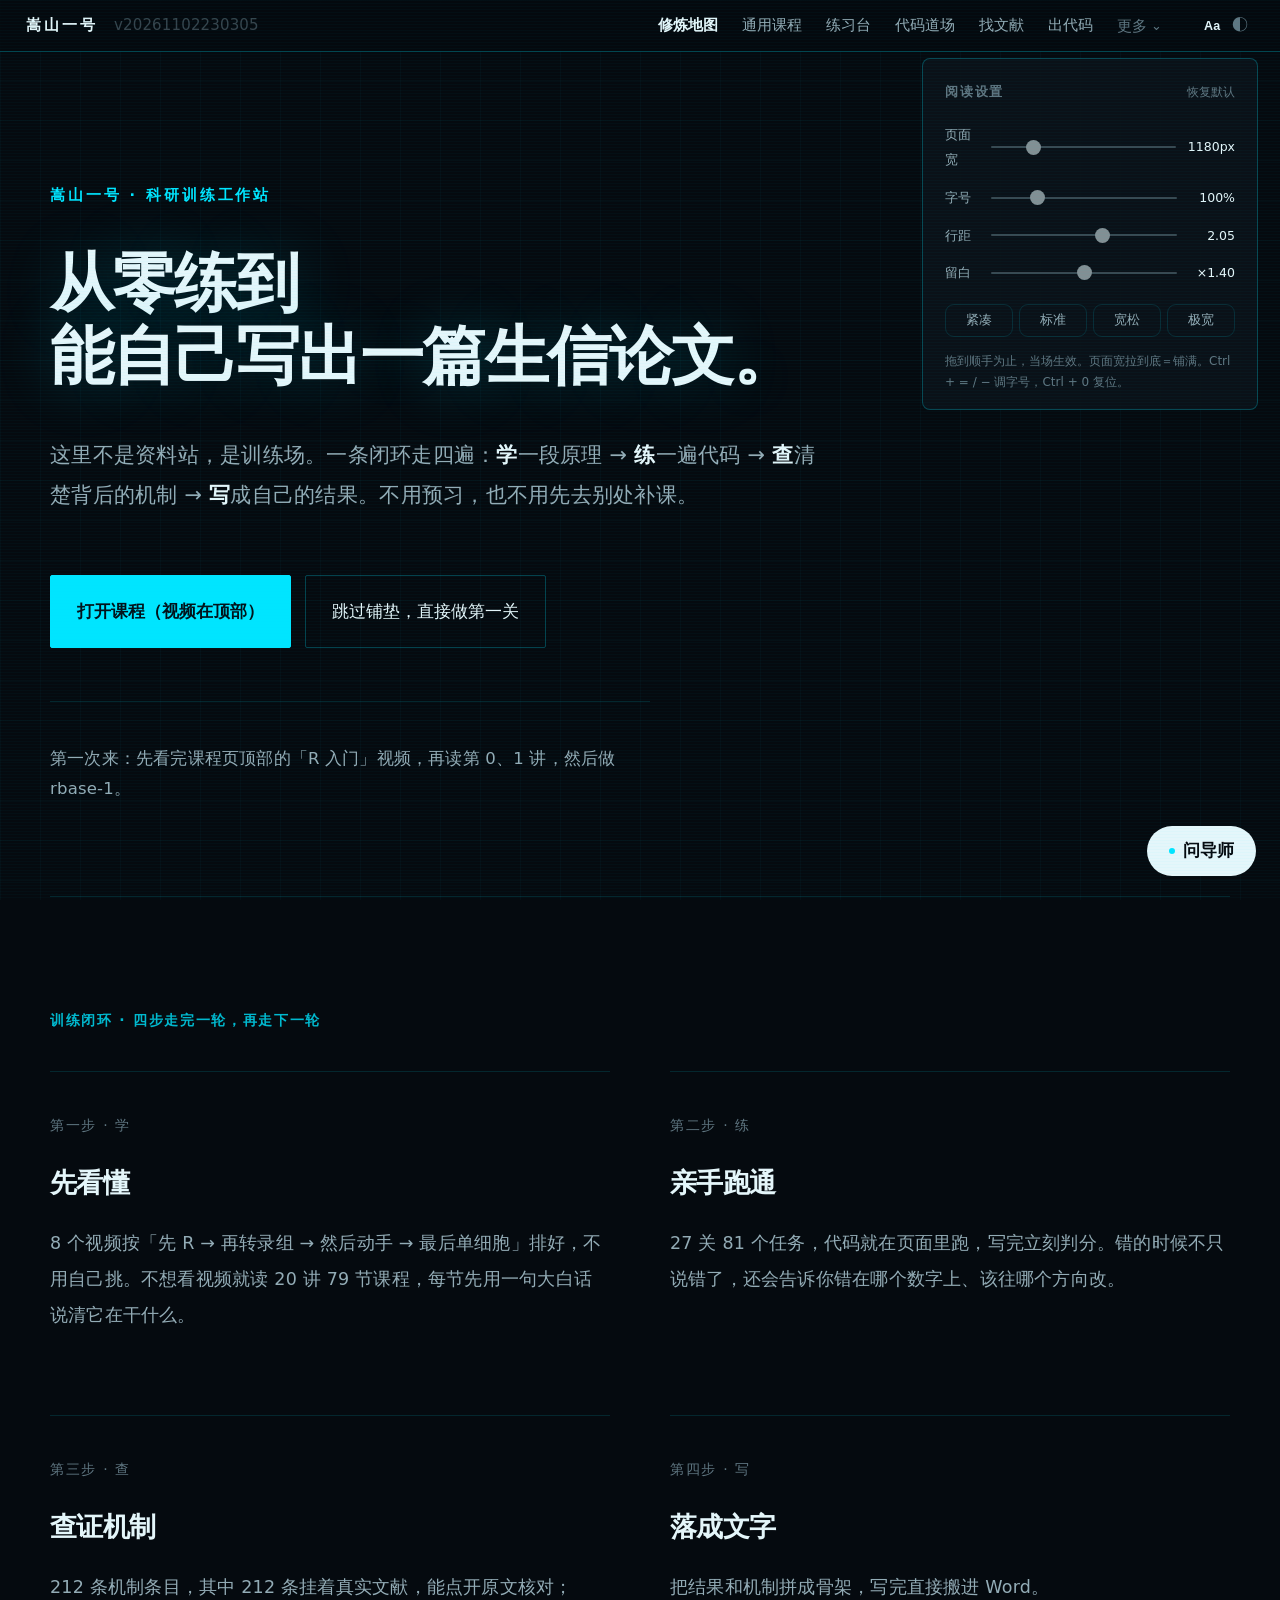
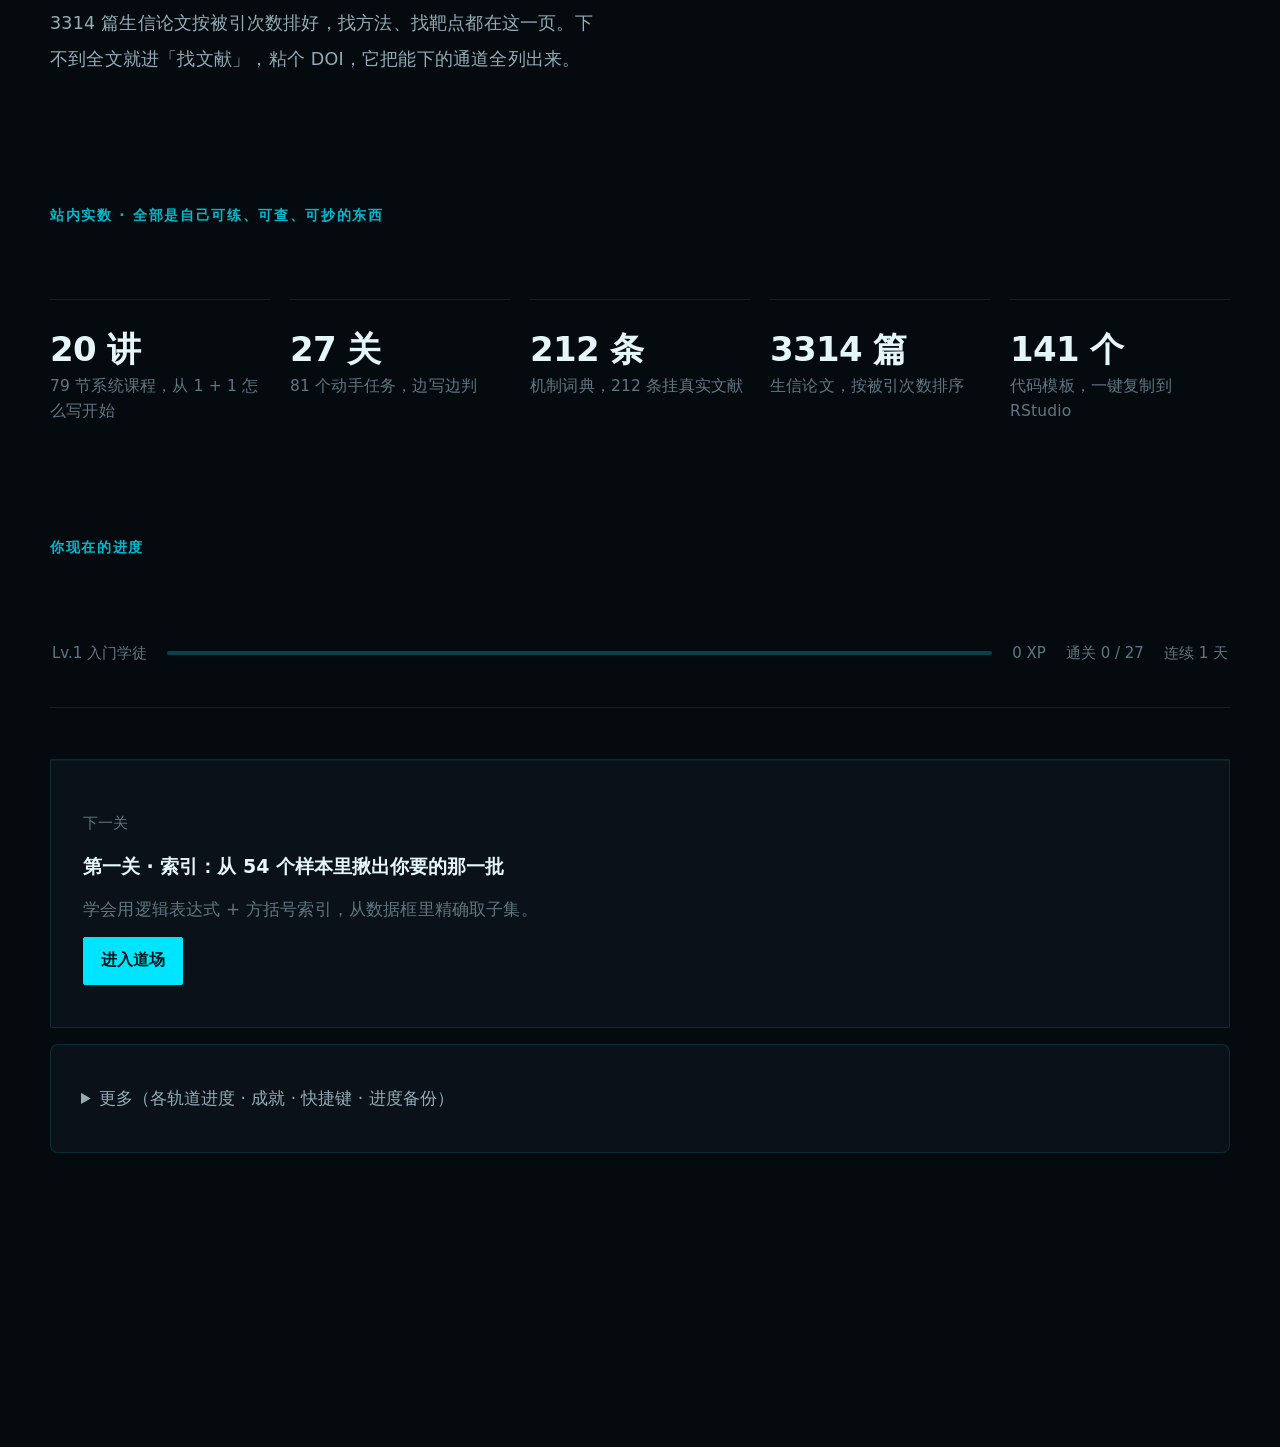
==== commit 07665c91: "嵩山一号科研工作站 · 上线" ====
--- a/index.html
+++ b/index.html
@@ -6,7 +6,7 @@
 <meta name="description" content="嵩山一号 · 科研训练工作站：浏览器内直接跑 R 的生信训练站。11 讲 36 节课程、27 关 81 个代码任务、212 条机制词典（全部挂真实文献）、3314 篇论文、141 个代码模板。">
 <meta name="theme-color" content="#000000">
 <title>嵩山一号 · 科研训练工作站</title>
-<link rel="stylesheet" href="assets/theme.20261102225848.css">
+<link rel="stylesheet" href="assets/theme.20261102230305.css">
 <script>
 /* 首屏先套用已保存的字号/行距/留白，避免闪一下再变 */
 (function () {
@@ -36,6 +36,7 @@
 
 <header class="topbar">
   <a class="brand" href="#/map" title="回到修炼地图"><b>嵩山一号</b></a>
+  <span class="tiny muted" id="verTag" style="opacity:.55"></span>
   <nav class="nav" id="nav"></nav>
   <div class="hud">
     <button class="themebtn readbtn" id="readBtn" title="字号与间距" aria-label="字号与间距">Aa</button>
@@ -51,48 +52,48 @@
 <div class="toast" id="toast" style="display:none"></div>
 
 <!-- 数据层 -->
-<script src="data/data.20261102225848.js"></script>
-<script src="data/papers.20261102225848.js"></script>
-<script src="data/sources.20261102225848.js"></script>
-<script src="data/codebank.20261102225848.js"></script>
-<script src="data/codebank3.20261102225848.js"></script>
-<script src="data/seed_notes.20261102225848.js"></script>
-    <script src="data/knowledge.20261102225848.js"></script>
-    <script src="data/knowledge2.20261102225848.js"></script>
-    <script src="data/knowledge3.20261102225848.js"></script>
-<script src="data/knowledge4.20261102225848.js"></script>
-<script src="data/knowledge5.20261102225848.js"></script>
-<script src="data/knowledge6.20261102225848.js"></script>
-<script src="data/levels_core.20261102225848.js"></script>
-<script src="data/levels_adv.20261102225848.js"></script>
-<script src="data/examples.20261102225848.js"></script>
-<script src="data/course.20261102225848.js"></script>
-<script src="data/course0.20261102225848.js"></script>
-<script src="data/videos.20261102225848.js"></script>
-<script src="data/digest.20261102225848.js"></script>
-<script src="data/paper_ext.20261102225848.js"></script>
-<script src="data/litports.20261102225848.js"></script>
-<script src="data/playbook.20261102225848.js"></script>
-<script src="data/know_cite.20261102225848.js"></script>
-<script src="data/paths.20261102225848.js"></script>
-<script src="data/writing.20261102225848.js"></script>
-<script src="data/tutors.20261102225848.js"></script>
+<script src="data/data.20261102230305.js"></script>
+<script src="data/papers.20261102230305.js"></script>
+<script src="data/sources.20261102230305.js"></script>
+<script src="data/codebank.20261102230305.js"></script>
+<script src="data/codebank3.20261102230305.js"></script>
+<script src="data/seed_notes.20261102230305.js"></script>
+    <script src="data/knowledge.20261102230305.js"></script>
+    <script src="data/knowledge2.20261102230305.js"></script>
+    <script src="data/knowledge3.20261102230305.js"></script>
+<script src="data/knowledge4.20261102230305.js"></script>
+<script src="data/knowledge5.20261102230305.js"></script>
+<script src="data/knowledge6.20261102230305.js"></script>
+<script src="data/levels_core.20261102230305.js"></script>
+<script src="data/levels_adv.20261102230305.js"></script>
+<script src="data/examples.20261102230305.js"></script>
+<script src="data/course.20261102230305.js"></script>
+<script src="data/course0.20261102230305.js"></script>
+<script src="data/videos.20261102230305.js"></script>
+<script src="data/digest.20261102230305.js"></script>
+<script src="data/paper_ext.20261102230305.js"></script>
+<script src="data/litports.20261102230305.js"></script>
+<script src="data/playbook.20261102230305.js"></script>
+<script src="data/know_cite.20261102230305.js"></script>
+<script src="data/paths.20261102230305.js"></script>
+<script src="data/writing.20261102230305.js"></script>
+<script src="data/tutors.20261102230305.js"></script>
 
 <!-- 逻辑层 -->
-<script src="assets/store.20261102225848.js"></script>
-<script src="assets/webr.20261102225848.js"></script>
-  <script src="assets/view-dojo.20261102225848.js"></script>
-  <script src="assets/view-practice.20261102225848.js"></script>
-  <script src="assets/view-course.20261102225848.js"></script>
-<script src="assets/view-lib.20261102225848.js"></script>
-<script src="assets/view-lit.20261102225848.js"></script>
-<script src="assets/view-gen.20261102225848.js"></script>
-<script src="assets/view-write.20261102225848.js"></script>
-<script src="assets/tutor-dock.20261102225848.js"></script>
-<script src="assets/account.20261102225848.js"></script>
-<script src="assets/view-account.20261102225848.js"></script>
-<script src="assets/view-space.20261102225848.js"></script>
-<script src="assets/app.20261102225848.js"></script>
-<script src="assets/prefs.20261102225848.js"></script>
+<script src="assets/store.20261102230305.js"></script>
+<script src="assets/webr.20261102230305.js"></script>
+  <script src="assets/view-dojo.20261102230305.js"></script>
+  <script src="assets/view-practice.20261102230305.js"></script>
+  <script src="assets/view-course.20261102230305.js"></script>
+<script src="assets/view-lib.20261102230305.js"></script>
+<script src="assets/view-lit.20261102230305.js"></script>
+<script src="assets/view-gen.20261102230305.js"></script>
+<script src="assets/view-write.20261102230305.js"></script>
+<script src="assets/tutor-dock.20261102230305.js"></script>
+<script src="assets/account.20261102230305.js"></script>
+<script src="assets/view-account.20261102230305.js"></script>
+<script src="assets/view-space.20261102230305.js"></script>
+<script src="assets/app.20261102230305.js"></script>
+<script src="assets/prefs.20261102230305.js"></script>
 </body>
 </html>
--- a/assets/theme.20261102230305.css
+++ b/assets/theme.20261102230305.css
@@ -0,0 +1,1335 @@
+/* 嵩山一号 · 科研训练工作站
+   2026-11 视觉改版：发布会式排版（黑底 / 超大标题 / 无边框 / 大留白）。
+   2026-11 第二版：整体字阶上调一档、行高与间距放宽（原版小字过密）。
+   字阶（桌面）：62 / 48 / 32 / 26 / 24 / 20 / 18 / 17.5 基准 / 16 / 15.5 / 14.5 / 13.5 / 12.5
+   规则：不用阴影、不用彩色块；层次靠字号、字重、留白和 1px 细线。 */
+
+:root {
+    --bg: #0B0C0E;
+    --bg-2: #0E0F12;
+    --panel: #141519;
+    --panel-2: #101114;
+    --panel-alt: #1B1D22;
+    --line: #24262B;
+    --line-strong: #34373E;
+    --ink: #f5f5f7;
+    --ink-2: #a1a1a6;
+    --ink-3: #6e6e73;
+    --brand: #2997ff;
+    --brand-soft: rgba(41, 151, 255, .10);
+    --brand-line: rgba(41, 151, 255, .35);
+    --accent: #ff453a;
+    --accent-soft: rgba(255, 69, 58, .10);
+    --accent-line: rgba(255, 69, 58, .32);
+    --gold: #ffd60a;
+    --gold-soft: rgba(255, 214, 10, .10);
+    --blue: #2997ff;
+    --blue-soft: rgba(41, 151, 255, .10);
+    --ok: #30d158;
+    --warn: #ffd60a;
+    --out-bg: #08090B;
+    --mono: "SF Mono", "Cascadia Mono", "Consolas", Menlo, monospace;
+    --sans: "SF Pro SC", "PingFang SC", "Microsoft YaHei UI", "Microsoft YaHei",
+            -apple-system, "Segoe UI", system-ui, sans-serif;
+    --radius: 8px;
+    --topbar-h: 52px;
+}
+
+html[data-theme="light"] {
+    --bg: #ffffff;
+    --bg-2: #fbfbfd;
+    --panel: #f5f5f7;
+    --panel-2: #fbfbfd;
+    --panel-alt: #efeff1;
+    --line: #e6e6e8;
+    --line-strong: #d2d2d7;
+    --ink: #1d1d1f;
+    --ink-2: #515154;
+    --ink-3: #86868b;
+    --brand: #0066cc;
+    --brand-soft: rgba(0, 102, 204, .07);
+    --brand-line: rgba(0, 102, 204, .30);
+    --accent: #d70015;
+    --gold: #8a6100;
+    --out-bg: #1d1d1f;
+}
+
+* { box-sizing: border-box; }
+
+html, body {
+    margin: 0; padding: 0; min-height: 100%;
+    background: var(--bg); color: var(--ink);
+    font-family: var(--sans); font-size: calc(19px * var(--fs)); line-height: 1.8;
+    -webkit-font-smoothing: antialiased; text-rendering: optimizeLegibility;
+}
+body { display: flex; flex-direction: column; }
+
+a { color: var(--brand); text-decoration: none; }
+a:hover { text-decoration: underline; text-underline-offset: 3px; }
+b, strong { font-weight: 600; color: var(--ink); }
+
+/* ---------- 顶栏 ---------- */
+.topbar {
+    display: flex; align-items: center; gap: 16px;
+    height: var(--topbar-h); padding: 0 26px; flex: 0 0 auto;
+    position: sticky; top: 0; z-index: 40;
+    background: rgba(0, 0, 0, .72);
+    -webkit-backdrop-filter: saturate(180%) blur(20px);
+    backdrop-filter: saturate(180%) blur(20px);
+    border-bottom: 1px solid var(--line);
+}
+html[data-theme="light"] .topbar { background: rgba(255, 255, 255, .78); }
+.brand { display: flex; align-items: center; text-decoration: none; }
+.brand b { font-size: calc(15px * var(--fs)); font-weight: 600; letter-spacing: .2em; color: var(--ink); white-space: nowrap; }
+.brand:hover { text-decoration: none; }
+.brand:hover b { color: var(--brand); }
+
+.nav { display: flex; margin-left: auto; overflow: visible; }
+.nav a {
+    padding: 5px 12px; font-size: calc(15px * var(--fs)); color: var(--ink-2);
+    white-space: nowrap; border: 0; transition: color .15s;
+}
+.nav a:hover { color: var(--ink); text-decoration: none; }
+.nav a.on { color: var(--ink); font-weight: 600; }
+.nav .more { position: relative; }
+.nav .more > a { cursor: pointer; color: var(--ink-3); }
+.nav .more > a::after { content: "⌄"; margin-left: 4px; font-size: calc(13px * var(--fs)); position: relative; top: -1px; }
+.nav .more.open > a { color: var(--ink); }
+.nav .morebox {
+    position: absolute; top: 34px; right: 0; min-width: 190px; display: none;
+    background: var(--panel); border: 1px solid var(--line-strong); border-radius: 8px;
+    padding: 8px; z-index: 60;
+}
+.nav .more.open .morebox { display: block; }
+.nav .morebox a { display: block; padding: 10px 13px; border-radius: 6px; font-size: calc(15.5px * var(--fs)); }
+.nav .morebox a:hover { background: var(--panel-alt); text-decoration: none; }
+.nav .morebox a.on { color: var(--ink); font-weight: 600; background: var(--panel-alt); }
+.nav .morebox .hudline {
+    display: flex; gap: 14px; margin-top: 8px; padding: 11px 13px 6px;
+    border-top: 1px solid var(--line); font-size: calc(13.5px * var(--fs)); color: var(--ink-3);
+}
+
+.hud { display: flex; align-items: center; margin-left: 8px; }
+.themebtn {
+    width: 28px; height: 28px; display: grid; place-items: center; cursor: pointer;
+    border: 0; background: transparent; color: var(--ink-3); font-size: calc(15.5px * var(--fs));
+}
+.themebtn:hover { color: var(--ink); }
+.menubtn {
+    display: none; border: 0; background: transparent; cursor: pointer;
+    color: var(--ink-2); font-size: calc(16px * var(--fs)); font-family: var(--sans);
+    padding: 6px 2px 6px 12px;
+}
+body.mnav .menubtn { color: var(--ink); }
+
+/* ---------- 主体 ---------- */
+.wrap { flex: 1 1 auto; overflow: visible; padding: 0 32px 180px; }
+.page { max-width: var(--page-w, 1180px); margin: 0 auto; }
+
+.page-head { margin: 68px 0 40px; }
+.page-head h2 { margin: 0 0 16px; font-size: calc(50px * var(--fs)); line-height: 1.15; letter-spacing: -.02em; font-weight: 700; }
+.page-head p { margin: 0; color: var(--ink-2); font-size: calc(19.5px * var(--fs)); line-height: 1.75; max-width: min(var(--page-w, 1440px), 860px); }
+
+/* ---------- 首屏 ---------- */
+.hero { padding: 88px 0 56px; border-bottom: 1px solid var(--line); margin-bottom: 56px; }
+.hero-k {
+    font-size: calc(14.5px * var(--fs)); letter-spacing: .2em; color: var(--brand);
+    text-transform: uppercase; margin-bottom: 20px; font-weight: 600;
+}
+.hero h2 { margin: 0 0 24px; font-size: calc(64px * var(--fs)); line-height: 1.14; letter-spacing: -.025em; font-weight: 700; }
+.hero-sub { margin: 0 0 36px; font-size: calc(21px * var(--fs)); line-height: 1.72; color: var(--ink-2); max-width: 780px; }
+.hero-sub b { color: var(--ink); font-weight: 600; }
+.hero-acts { display: flex; gap: 14px; flex-wrap: wrap; margin-bottom: 32px; }
+.hero-tip {
+    font-size: calc(16.5px * var(--fs)); line-height: 1.8; color: var(--ink-2);
+    border-top: 1px solid var(--line); padding-top: 24px; max-width: 720px;
+}
+
+/* ---------- 卡片 / 网格 ---------- */
+.card { background: var(--panel); border: 1px solid var(--line); border-radius: var(--radius); padding: 26px 30px; }
+.grid { display: grid; gap: 18px; }
+.g2 { grid-template-columns: repeat(2, 1fr); }
+.g3 { grid-template-columns: repeat(3, 1fr); }
+.g4 { grid-template-columns: repeat(4, 1fr); }
+@media (max-width: 1180px) { .g4 { grid-template-columns: repeat(2, 1fr); } }
+@media (max-width: 900px) { .g2, .g3 { grid-template-columns: 1fr; } }
+
+/* ---------- 按钮 ---------- */
+.btn {
+    display: inline-flex; align-items: center; justify-content: center; gap: 7px;
+    border: 1px solid var(--line-strong); background: transparent; color: var(--ink);
+    padding: 12px 24px; border-radius: var(--radius); font-size: calc(17px * var(--fs));
+    font-family: var(--sans); cursor: pointer;
+    transition: background .16s, border-color .16s, color .16s, transform .16s;
+}
+.btn:hover { border-color: var(--ink-3); text-decoration: none; }
+.btn.primary { background: var(--ink); border-color: var(--ink); color: #0b0b0d; font-weight: 600; }
+.btn.primary:hover { transform: translateY(-1px); color: #0b0b0d; filter: brightness(.92); }
+html[data-theme="light"] .btn.primary { background: #0071e3; border-color: #0071e3; color: #fff; }
+html[data-theme="light"] .btn.primary:hover { color: #fff; filter: brightness(1.06); }
+.btn.danger { border-color: var(--accent-line); color: var(--accent); }
+.btn.ghost { border-color: transparent; color: var(--brand); padding-left: 4px; padding-right: 4px; }
+.btn.ghost:hover { text-decoration: underline; }
+.btn.sm { padding: 8px 16px; font-size: calc(15.5px * var(--fs)); }
+.btn:disabled { opacity: .4; cursor: not-allowed; }
+
+/* ---------- 表单 ---------- */
+input[type=text], input[type=search], select, textarea {
+    border: 1px solid var(--line-strong); border-radius: 6px; padding: 13px 16px;
+    font-family: var(--sans); font-size: calc(17.5px * var(--fs)); color: var(--ink); background: var(--panel-2);
+    outline: none; transition: border-color .15s;
+}
+input:focus, select:focus, textarea:focus { border-color: var(--brand); }
+
+code, pre { font-family: var(--mono); }
+code.inline { background: var(--panel-alt); border-radius: 5px; padding: 2px 7px; font-size: calc(16.5px * var(--fs)); color: var(--ink); }
+kbd {
+    font-family: var(--mono); font-size: calc(14.5px * var(--fs)); background: var(--panel-alt);
+    border: 1px solid var(--line-strong); border-radius: 6px; padding: 2px 7px; color: var(--ink-2);
+}
+pre.code {
+    background: var(--panel-2); border: 1px solid var(--line); border-radius: 7px;
+    padding: 22px 26px; overflow: auto; font-size: calc(16.5px * var(--fs)); line-height: 1.8;
+    margin: 20px 0; max-height: 520px; color: var(--ink); tab-size: 2;
+}
+
+/* ---------- 标签 ---------- */
+.tag {
+    display: inline-block; font-size: calc(14px * var(--fs)); padding: 3px 10px; border-radius: 999px;
+    margin: 3px 6px 3px 0; background: var(--panel-alt); color: var(--ink-2); border: 1px solid var(--line);
+}
+.tag.g { color: var(--ok); border-color: rgba(48, 209, 88, .3); background: transparent; }
+.tag.r { color: var(--accent); border-color: var(--accent-line); background: transparent; }
+.tag.y { color: var(--gold); border-color: rgba(255, 214, 10, .3); background: transparent; }
+.tag.n { color: var(--ink-3); }
+
+.muted { color: var(--ink-3); }
+.small { font-size: calc(17px * var(--fs)); }
+.tiny { font-size: calc(15px * var(--fs)); }
+hr.sep { border: 0; border-top: 1px solid var(--line); margin: 28px 0; }
+.kv { display: flex; gap: 12px; font-size: calc(17.5px * var(--fs)); line-height: 1.8; }
+.kv > dt { color: var(--ink-3); min-width: 96px; margin: 0; }
+.kv > dd { margin: 0; }
+
+table.tbl { width: 100%; border-collapse: collapse; font-size: calc(17px * var(--fs)); }
+table.tbl th, table.tbl td { border-bottom: 1px solid var(--line); padding: 13px 14px; text-align: left; vertical-align: top; }
+table.tbl th { color: var(--ink-3); font-weight: 500; font-size: calc(14.5px * var(--fs)); letter-spacing: .06em; }
+table.tbl tr:hover td { background: var(--panel-2); }
+.scroll { overflow: auto; max-height: 680px; border: 1px solid var(--line); border-radius: 7px; }
+
+/* ---------- 关卡 ---------- */
+.lv { border: 1px solid var(--line); border-radius: 8px; background: var(--panel); padding: 22px 24px; display: flex; flex-direction: column; gap: 11px; }
+.lv.locked { opacity: .45; }
+.lv h4 { margin: 0; font-size: calc(19px * var(--fs)); font-weight: 600; }
+.lv .meta { display: flex; gap: 9px; align-items: center; flex-wrap: wrap; font-size: calc(15px * var(--fs)); color: var(--ink-3); }
+.bar { height: 3px; background: var(--line); border-radius: 999px; overflow: hidden; }
+.bar > i { display: block; height: 100%; background: var(--ink); }
+html[data-theme="light"] .bar > i { background: #0071e3; }
+
+.layout-2 { display: grid; grid-template-columns: 268px 1fr; gap: 76px; align-items: start; }
+@media (max-width: 1040px) { .layout-2 { grid-template-columns: 1fr; gap: 24px; } }
+.side { position: sticky; top: 74px; max-height: calc(100vh - 100px); overflow: auto; padding: 8px 0; }
+@media (max-width: 1040px) { .side { position: static; max-height: none; border: 1px solid var(--line); border-radius: 7px; padding: 14px; } }
+.sidehead { display: flex; justify-content: space-between; align-items: baseline; padding: 0 10px 12px; }
+.sidehead b { font-size: calc(15px * var(--fs)); letter-spacing: .1em; color: var(--ink-3); font-weight: 600; }
+.cmain { min-width: 0; }
+
+.tk {
+    font-size: calc(14px * var(--fs)); letter-spacing: .06em; color: var(--ink-3);
+    margin: 22px 0 8px; padding: 0 10px;
+    white-space: nowrap; overflow: hidden; text-overflow: ellipsis;
+}
+.lvrow {
+    display: flex; align-items: center; gap: 10px; padding: 8px 10px; border-radius: 8px;
+    cursor: pointer; font-size: calc(16px * var(--fs)); color: var(--ink-2); transition: background .15s, color .15s;
+}
+.lvrow > span:nth-child(2) { flex: 1 1 auto; min-width: 0; overflow: hidden; text-overflow: ellipsis; white-space: nowrap; }
+.lvrow:hover { background: var(--panel-alt); color: var(--ink); }
+.lvrow.on { color: var(--brand); }
+.lvrow.done { color: var(--ok); }
+.lvrow.locked { opacity: .4; }
+.lvrow .xp { margin-left: auto; font-size: calc(13.5px * var(--fs)); color: var(--ink-3); }
+.dot-s { width: 5px; height: 5px; border-radius: 50%; background: var(--line-strong); flex: 0 0 5px; }
+
+/* ---------- 引导 ---------- */
+.guide { border-color: var(--line-strong); margin-bottom: 26px; }
+.guide-head { display: flex; align-items: center; justify-content: space-between; gap: 12px; }
+.guide-head b { font-size: calc(18.5px * var(--fs)); }
+.guide.folded .guide-body { display: none; }
+.guide-body { margin-top: 20px; display: flex; flex-direction: column; gap: 18px; }
+.guide .step { display: flex; gap: 14px; align-items: flex-start; font-size: calc(17.5px * var(--fs)); line-height: 1.8; }
+.guide .num {
+    flex: 0 0 24px; width: 24px; height: 24px; border-radius: 50%;
+    background: var(--panel-alt); color: var(--ink-2);
+    display: grid; place-items: center; font-size: calc(14px * var(--fs)); font-weight: 600;
+}
+
+.lv-title { display: flex; align-items: center; gap: 12px; flex-wrap: wrap; }
+.lv-title h3 { margin: 0; font-size: calc(25px * var(--fs)); letter-spacing: -.01em; }
+h4.sec { margin: 40px 0 14px; font-size: calc(15px * var(--fs)); letter-spacing: .12em; color: var(--ink-3); font-weight: 600; }
+.margin-s { margin-top: 20px; }
+ol.crit { margin: 10px 0 0; padding-left: 22px; }
+ol.crit li { margin: 12px 0; font-size: calc(18.5px * var(--fs)); line-height: 1.8; color: var(--ink-2); }
+ol.crit li b { color: var(--ink); }
+ol.crit li::marker { color: var(--ink-3); font-size: calc(15.5px * var(--fs)); }
+
+/* ---------- 编辑器 ---------- */
+.editor-head {
+    display: flex; align-items: center; gap: 12px; justify-content: space-between;
+    border-bottom: 1px solid var(--line); padding-bottom: 14px; margin-bottom: 16px; flex-wrap: wrap;
+}
+textarea.ed {
+    width: 100%; min-height: 340px; font-family: var(--mono); font-size: calc(16.5px * var(--fs));
+    line-height: 1.8; border: 1px solid var(--line-strong); border-radius: 7px; padding: 18px 20px;
+    resize: vertical; background: var(--panel-2); color: var(--ink);
+    white-space: pre; overflow-wrap: normal; overflow-x: auto; outline: none;
+}
+textarea.ed:focus { border-color: var(--brand); }
+.hint-line { font-size: calc(16.5px * var(--fs)); color: var(--ink-2); margin-bottom: 12px; }
+.runbar { display: flex; justify-content: space-between; align-items: center; gap: 12px; margin-top: 16px; flex-wrap: wrap; }
+
+.out {
+    background: var(--out-bg); color: #d6d6da; border: 1px solid var(--line);
+    border-radius: 7px; padding: 18px 20px; font-family: var(--mono);
+    font-size: calc(16px * var(--fs)); line-height: 1.8; max-height: 440px; overflow: auto;
+    min-height: 72px; margin-top: 16px;
+}
+.out-raw { margin: 0 0 10px; white-space: pre-wrap; }
+.verdict { font-family: var(--sans); font-size: calc(16.5px * var(--fs)); padding: 12px 16px; border-radius: 6px; }
+.verdict.ok { background: rgba(48, 209, 88, .12); color: #6ee787; }
+.verdict.err { background: rgba(255, 69, 58, .12); color: #ff9a92; }
+
+.hint-item { display: flex; gap: 12px; margin: 16px 0; font-size: calc(17.5px * var(--fs)); line-height: 1.8; }
+.hint-item .hn {
+    flex: 0 0 22px; width: 22px; height: 22px; border-radius: 50%;
+    background: var(--panel-alt); color: var(--ink-2);
+    display: grid; place-items: center; font-size: calc(13.5px * var(--fs)); font-weight: 600;
+}
+.toolbar { display: flex; gap: 10px; flex-wrap: wrap; align-items: center; }
+
+/* ---------- 提示 ---------- */
+.note {
+    border-left: 2px solid var(--ink-3); background: transparent; padding: 6px 0 6px 18px;
+    font-size: calc(17.5px * var(--fs)); line-height: 1.8; margin: 20px 0; color: var(--ink-2);
+}
+.note b { color: var(--ink); }
+.note.warn { border-color: var(--warn); }
+.note.bad { border-color: var(--accent); }
+.note.info { border-color: var(--brand); }
+
+details.acc { border: 1px solid var(--line); border-radius: 8px; padding: 20px 24px; background: var(--panel); margin: 22px 0; }
+details.acc > summary { cursor: pointer; font-size: calc(17px * var(--fs)); color: var(--ink-2); }
+details.acc > summary:hover { color: var(--ink); }
+details.acc[open] > summary { margin-bottom: 20px; border-bottom: 1px solid var(--line); padding-bottom: 14px; }
+
+.pill-q {
+    display: inline-grid; place-items: center; width: 20px; height: 20px; border-radius: 50%;
+    background: var(--panel-alt); color: var(--ink-2); font-size: calc(13.5px * var(--fs)); font-weight: 600;
+}
+
+/* ---------- 数据中心 ---------- */
+.ds-row { display: grid; grid-template-columns: 1fr auto; gap: 18px; padding: 18px 0; border-bottom: 1px solid var(--line); align-items: center; }
+.ds-row:last-child { border-bottom: 0; }
+.src-head { display: flex; align-items: center; gap: 12px; cursor: pointer; padding-bottom: 6px; }
+.src-head b { font-size: calc(18.5px * var(--fs)); }
+.src-head span.tiny:last-child { margin-left: auto; color: var(--ink-3); font-size: calc(14.5px * var(--fs)); }
+.src-body { margin-top: 10px; }
+.search-bar { display: flex; gap: 12px; flex-wrap: wrap; align-items: center; margin-bottom: 24px; }
+.search-bar input { flex: 1 1 240px; min-width: 170px; }
+
+.toast {
+    position: fixed; bottom: 32px; left: 50%; transform: translateX(-50%);
+    background: var(--ink); color: var(--bg); padding: 14px 24px; border-radius: 999px;
+    font-size: calc(16.5px * var(--fs)); z-index: 9999; max-width: 80vw; font-weight: 500;
+}
+
+/* ==================== 通用课程 ==================== */
+.lec { border-top: 1px solid var(--line); padding: 56px 0 16px; }
+.lec:first-of-type { border-top: 0; padding-top: 10px; }
+.lec-h { display: flex; gap: 24px; align-items: flex-start; margin-bottom: 16px; }
+.lec-no { font-size: calc(15.5px * var(--fs)); line-height: 1; color: var(--ink-3); flex: 0 0 38px; padding-top: 10px; font-variant-numeric: tabular-nums; }
+.lec-t h3 { margin: 0 0 10px; font-size: calc(34px * var(--fs)); line-height: 1.22; letter-spacing: -.02em; font-weight: 700; }
+.lec-plain { font-size: calc(19px * var(--fs)); line-height: 1.78; color: var(--ink-2); margin-bottom: 10px; max-width: 820px; }
+.lec-goal { font-size: calc(15.5px * var(--fs)); line-height: 1.7; color: var(--ink-3); }
+.lec-watch { font-size: calc(15.5px * var(--fs)); line-height: 1.7; margin: 14px 0 8px; color: var(--ink-3); }
+.lec-watch a { color: var(--brand); margin-right: 18px; }
+
+details.sec { border: 0; border-top: 1px solid var(--line); border-radius: 0; background: transparent; margin: 0; }
+details.sec > summary {
+    cursor: pointer; padding: 20px 2px; font-size: calc(19.5px * var(--fs)); font-weight: 500;
+    list-style: none; display: flex; align-items: center; gap: 14px; color: var(--ink);
+}
+details.sec > summary::-webkit-details-marker { display: none; }
+details.sec > summary::after {
+    content: "›"; margin-left: auto; color: var(--ink-3); font-size: calc(21px * var(--fs));
+    transition: transform .18s; line-height: 1;
+}
+details.sec[open] > summary::after { transform: rotate(90deg); color: var(--ink); }
+details.sec > summary:hover { color: var(--brand); }
+.sec-b { padding: 0 2px 34px; max-width: 820px; }
+.why { font-size: calc(18.5px * var(--fs)); line-height: 1.8; color: var(--ink-2); padding: 4px 0 4px 18px; border-left: 2px solid var(--line-strong); margin: 6px 0 22px; }
+.pts-h { font-size: calc(14px * var(--fs)); letter-spacing: .12em; color: var(--ink-3); margin: 26px 0 4px; font-weight: 600; }
+details.real { margin-top: 18px; border-top: 1px solid var(--line); padding-top: 14px; }
+details.real > summary { cursor: pointer; font-size: calc(16px * var(--fs)); color: var(--ink-3); }
+details.real > summary:hover { color: var(--brand); }
+details.real[open] > summary { margin-bottom: 6px; }
+
+.resg { margin: 26px 0; }
+.resg-h { font-size: calc(14px * var(--fs)); letter-spacing: .12em; color: var(--ink-3); margin-bottom: 12px; font-weight: 600; }
+.resi { padding: 12px 0; border-bottom: 1px solid var(--line); font-size: calc(17px * var(--fs)); line-height: 1.7; }
+.resi:last-child { border-bottom: 0; }
+.resi-m { font-size: calc(14px * var(--fs)); color: var(--ink-3); margin-left: 12px; }
+.resi-d { font-size: calc(15.5px * var(--fs)); line-height: 1.7; color: var(--ink-3); }
+
+/* ==================== 首页：训练闭环 + 训练资产 ====================
+   闭环四步不用卡片，用四根细线分栏——发布会式排版里，边框越少越干净。 */
+.loop { display: grid; grid-template-columns: repeat(4, 1fr); gap: 0 40px; margin: 0; }
+.loop-i {
+    display: flex; flex-direction: column; gap: 10px; padding: 24px 0 8px;
+    border-top: 1px solid var(--line); transition: border-color .2s;
+}
+.loop-i:hover { border-color: var(--ink-3); text-decoration: none; }
+.loop-s { font-size: calc(14px * var(--fs)); color: var(--ink-3); letter-spacing: .12em; }
+.loop-i b { font-size: calc(27px * var(--fs)); letter-spacing: -.02em; font-weight: 700; transition: color .2s; }
+.loop-i:hover b { color: var(--brand); }
+.loop-i span.loop-d { font-size: calc(17px * var(--fs)); color: var(--ink-2); line-height: 1.8; }
+@media (max-width: 1000px) { .loop { grid-template-columns: repeat(2, 1fr); gap: 0 32px; } }
+
+.assets { display: grid; grid-template-columns: repeat(5, 1fr); gap: 18px; margin: 40px 0 0; }
+.asset { border-top: 1px solid var(--line); padding-top: 18px; }
+.asset b { display: block; font-size: calc(34px * var(--fs)); line-height: 1.1; letter-spacing: -.02em; font-weight: 700; margin-bottom: 6px; }
+.asset span { font-size: calc(15px * var(--fs)); color: var(--ink-3); line-height: 1.6; display: block; }
+@media (max-width: 900px) { .assets { grid-template-columns: repeat(2, 1fr); } }
+
+.statline {
+    display: flex; align-items: center; gap: 18px; flex-wrap: wrap;
+    padding: 24px 2px; border-bottom: 1px solid var(--line);
+    font-size: calc(15px * var(--fs)); color: var(--ink-3);
+}
+.statline .bar { flex: 1 1 140px; min-width: 80px; height: 4px; background: var(--line-strong); }
+.nextcard { margin-top: 30px; }
+
+/* ==================== 视频课 ==================== */
+.path { display: grid; grid-template-columns: repeat(4, 1fr); gap: 16px; margin: 0 0 48px; }
+@media (max-width: 1000px) { .path { grid-template-columns: repeat(2, 1fr); } }
+.path-i {
+    display: flex; flex-direction: column; gap: 7px; cursor: pointer;
+    border: 1px solid var(--line); border-radius: 8px; padding: 22px;
+    background: var(--panel); transition: border-color .2s, background .2s, transform .2s;
+}
+.path-i:hover { border-color: var(--line-strong); background: var(--panel-alt); transform: translateY(-2px); }
+.path-s { font-size: calc(14px * var(--fs)); color: var(--brand); }
+.path-i b { font-size: calc(18.5px * var(--fs)); }
+.path-d { font-size: calc(16px * var(--fs)); color: var(--ink-3); line-height: 1.75; }
+
+.vlist { border-top: 1px solid var(--line); }
+.vrow {
+    display: grid; grid-template-columns: 48px 1fr 136px; gap: 26px;
+    padding: 36px 4px; border-bottom: 1px solid var(--line); align-items: start;
+    transition: background .2s;
+}
+.vrow:hover { background: var(--panel-2); }
+.vrow.flash { background: var(--panel-alt); }
+.vno { font-size: calc(17.5px * var(--fs)); color: var(--ink-3); line-height: 1.4; font-variant-numeric: tabular-nums; }
+.vtitle { display: flex; align-items: baseline; gap: 12px; flex-wrap: wrap; }
+.vtitle a { font-size: calc(22px * var(--fs)); font-weight: 600; color: var(--ink); letter-spacing: -.01em; }
+.vtitle a:hover { color: var(--brand); text-decoration: none; }
+.vtier { font-size: calc(13.5px * var(--fs)); color: var(--ink-3); border: 1px solid var(--line); border-radius: 999px; padding: 3px 10px; }
+.vmeta { font-size: calc(14.5px * var(--fs)); color: var(--ink-3); margin: 9px 0; }
+.vwhy { font-size: calc(17px * var(--fs)); color: var(--ink-2); line-height: 1.8; }
+.vact { display: flex; flex-direction: column; align-items: flex-end; gap: 10px; }
+.vwatch { font-size: calc(14px * var(--fs)); color: var(--ink-3); }
+.vurl { display: block; font-size: calc(13.5px * var(--fs)); color: var(--ink-3); margin-top: 10px; word-break: break-all; user-select: all; }
+.vurl:hover { color: var(--brand); }
+@media (max-width: 820px) {
+    .vrow { grid-template-columns: 32px 1fr; }
+    .vact { grid-column: 2; flex-direction: row; align-items: center; }
+}
+
+.sec-h { font-size: calc(14px * var(--fs)); letter-spacing: .12em; color: var(--ink-3); margin: 64px 0 20px; font-weight: 600; }
+.reads { display: grid; grid-template-columns: repeat(2, 1fr); gap: 16px; }
+@media (max-width: 900px) { .reads { grid-template-columns: 1fr; } }
+.read {
+    display: flex; flex-direction: column; gap: 6px; padding: 24px 26px;
+    border: 1px solid var(--line); border-radius: 8px; background: var(--panel);
+    transition: border-color .2s, transform .2s;
+}
+.read:hover { border-color: var(--line-strong); text-decoration: none; transform: translateY(-2px); }
+.read b { font-size: calc(18.5px * var(--fs)); }
+.read span { font-size: calc(16px * var(--fs)); line-height: 1.7; color: var(--ink-3); }
+
+/* ==================== AI 导师 ==================== */
+.sxDock {
+    position: fixed; right: 24px; bottom: 24px; z-index: 900;
+    display: flex; align-items: center; gap: 8px;
+    background: var(--ink); color: var(--bg); border: 0; cursor: pointer;
+    padding: 14px 22px; border-radius: 999px; font-size: calc(16.5px * var(--fs));
+    font-family: var(--sans); font-weight: 600; transition: transform .16s;
+}
+.sxDock:hover { transform: translateY(-2px); }
+.sxDock .dot { width: 6px; height: 6px; border-radius: 50%; background: var(--brand); }
+
+.sxPanel {
+    position: fixed; right: 24px; bottom: 24px; z-index: 901;
+    width: 440px; max-width: calc(100vw - 36px); height: auto; max-height: calc(100vh - 50px); overflow-y: auto;
+    background: var(--panel); border: 1px solid var(--line-strong); border-radius: 22px;
+    display: none; flex-direction: column; overflow: hidden;
+}
+.sxPanel.open { display: flex; }
+.sxHead { display: flex; align-items: center; gap: 12px; padding: 16px 18px; border-bottom: 1px solid var(--line); }
+.sxHead b { font-size: calc(17.5px * var(--fs)); }
+.sxHead select { font-size: calc(15px * var(--fs)); padding: 5px 9px; }
+.sxHead .sp { flex: 1 1 auto; }
+.sxBody { flex: 1 1 auto; overflow: auto; padding: 18px; display: flex; flex-direction: column; gap: 12px; }
+.sxMsg { max-width: 92%; font-size: calc(17px * var(--fs)); line-height: 1.75; }
+.sxMsg .bub { padding: 12px 16px; border-radius: 8px; white-space: pre-wrap; }
+.sxMsg.me { align-self: flex-end; }
+.sxMsg.me .bub { background: var(--ink); color: var(--bg); border-bottom-right-radius: 5px; }
+.sxMsg.ai .bub { background: var(--panel-alt); border: 1px solid var(--line); border-bottom-left-radius: 5px; }
+.sxMsg.sys .bub { background: var(--panel-alt); font-size: calc(15px * var(--fs)); color: var(--ink-3); }
+.sxFoot { padding: 14px 16px; border-top: 1px solid var(--line); }
+.sxFoot textarea { width: 100%; min-height: 62px; max-height: 170px; resize: vertical; font-size: calc(17px * var(--fs)); }
+.sxFoot .row { display: flex; gap: 10px; align-items: center; margin-top: 10px; flex-wrap: wrap; }
+
+/* ---------- 正文渲染 / 打印 ---------- */
+.markdown-body { font-size: calc(18.5px * var(--fs)); line-height: 1.95; color: var(--ink-2); }
+.markdown-body b, .markdown-body strong { color: var(--ink); }
+.markdown-body h1, .markdown-body h2 { color: var(--ink); border-bottom: 1px solid var(--line); padding-bottom: 10px; }
+.markdown-body pre { background: var(--panel-2); border: 1px solid var(--line); border-radius: 6px; padding: 16px; overflow: auto; }
+.markdown-body blockquote { margin: 18px 0; padding-left: 16px; border-left: 2px solid var(--line-strong); color: var(--ink-3); }
+
+.print-only { display: none; }
+@media print {
+    .topbar, .nav, .btn, .no-print, .sxDock, .sxPanel { display: none !important; }
+    body, .wrap { background: #fff; color: #000; padding: 0; }
+    .manuscript { border: 0; }
+}
+
+/* ==================== 阅读密度（可调） ====================
+   --sp  纵向留白倍数（间距档）
+   --lh  正文行高（间距档联动）
+   --fs  字号倍数（由 prefs.js 写到 html 上）
+   这里只覆盖纵向 padding / margin / gap 与正文 line-height，
+   横向尺寸一律不动，避免变宽后行宽失控。 */
+
+:root { --fs: 1; --sp: 1.4; --lh: 2.05; }
+
+html, body { line-height: var(--lh); }
+
+.wrap { padding: 0 32px calc(180px * var(--sp)); }
+
+.page-head { margin: calc(72px * var(--sp)) 0 calc(46px * var(--sp)); }
+.page-head h2 { margin-bottom: calc(20px * var(--sp)); }
+.page-head p { line-height: calc(var(--lh) * .94); }
+
+.hero { padding: calc(92px * var(--sp)) 0 calc(66px * var(--sp)); margin-bottom: calc(66px * var(--sp)); }
+.hero-k { margin-bottom: calc(26px * var(--sp)); }
+.hero h2 { margin-bottom: calc(30px * var(--sp)); }
+.hero-sub { margin-bottom: calc(42px * var(--sp)); line-height: calc(var(--lh) * .94); }
+.hero-acts { margin-bottom: calc(38px * var(--sp)); }
+.hero-tip { padding-top: calc(30px * var(--sp)); }
+
+.card { padding: calc(30px * var(--sp)) 32px; }
+.grid { gap: calc(20px * var(--sp)); }
+
+.loop { gap: 0 44px; }
+.loop-i { gap: calc(11px * var(--sp)); padding: calc(28px * var(--sp)) 0 calc(10px * var(--sp)); }
+.loop-i span.loop-d { line-height: var(--lh); letter-spacing: .012em; }
+
+.assets { gap: calc(24px * var(--sp)) 20px; margin: calc(50px * var(--sp)) 0 0; }
+.asset { padding-top: calc(22px * var(--sp)); }
+
+.statline { padding: calc(28px * var(--sp)) 2px; gap: 20px; }
+.nextcard { margin-top: calc(36px * var(--sp)); }
+.sec-h { margin: calc(78px * var(--sp)) 0 calc(26px * var(--sp)); }
+
+.btn { padding: calc(13px * var(--sp)) 26px; }
+.btn.sm { padding: calc(9px * var(--sp)) 17px; }
+
+pre.code { padding: calc(24px * var(--sp)) 28px; margin: calc(24px * var(--sp)) 0; }
+code.inline { padding: calc(3px * var(--sp)) 8px; }
+kbd { padding: calc(3px * var(--sp)) 8px; }
+
+.note { margin: calc(26px * var(--sp)) 0; padding: calc(8px * var(--sp)) 0 calc(8px * var(--sp)) 20px; }
+h4.sec { margin: calc(50px * var(--sp)) 0 calc(18px * var(--sp)); }
+ol.crit li { margin: calc(16px * var(--sp)) 0; }
+hr.sep { margin: calc(32px * var(--sp)) 0; }
+
+table.tbl th, table.tbl td { padding: calc(16px * var(--sp)) 16px; }
+
+.lv { padding: calc(24px * var(--sp)) 26px; gap: calc(13px * var(--sp)); }
+.guide { margin-bottom: calc(32px * var(--sp)); }
+.guide-body { margin-top: calc(24px * var(--sp)); gap: calc(22px * var(--sp)); }
+.guide .step { line-height: var(--lh); }
+.hint-item { margin: calc(20px * var(--sp)) 0; }
+.hint-line { margin-bottom: calc(14px * var(--sp)); }
+
+details.acc { padding: calc(26px * var(--sp)) 30px; margin: calc(30px * var(--sp)) 0; }
+details.acc[open] > summary { margin-bottom: calc(22px * var(--sp)); padding-bottom: calc(16px * var(--sp)); }
+
+.lec { padding: calc(66px * var(--sp)) 0 calc(24px * var(--sp)); }
+.lec-h { margin-bottom: calc(22px * var(--sp)); }
+.lec-t h3 { margin-bottom: calc(16px * var(--sp)); }
+.lec-plain { line-height: var(--lh); margin-bottom: calc(14px * var(--sp)); }
+.lec-watch { margin: calc(18px * var(--sp)) 0 calc(10px * var(--sp)); }
+
+details.sec > summary { padding: calc(24px * var(--sp)) 2px; }
+.sec-b { padding: 0 2px calc(46px * var(--sp)); }
+.why { line-height: var(--lh); margin: calc(8px * var(--sp)) 0 calc(30px * var(--sp)); padding: calc(6px * var(--sp)) 0 calc(6px * var(--sp)) 20px; }
+.pts-h { margin: calc(34px * var(--sp)) 0 calc(8px * var(--sp)); }
+.resg { margin: calc(34px * var(--sp)) 0; }
+.resg-h { margin-bottom: calc(16px * var(--sp)); }
+.resi { padding: calc(16px * var(--sp)) 0; line-height: var(--lh); }
+details.real { margin-top: calc(24px * var(--sp)); padding-top: calc(18px * var(--sp)); }
+
+.reads { gap: calc(18px * var(--sp)); }
+.read { padding: calc(28px * var(--sp)) 28px; gap: calc(10px * var(--sp)); }
+.path { gap: calc(18px * var(--sp)); margin-bottom: calc(48px * var(--sp)); }
+.path-i { padding: calc(26px * var(--sp)); gap: calc(10px * var(--sp)); }
+.vrow { padding: calc(42px * var(--sp)) 4px; }
+.vmeta { margin: calc(11px * var(--sp)) 0; }
+.vwhy { line-height: var(--lh); }
+
+.search-bar { margin-bottom: calc(28px * var(--sp)); }
+.ds-row { padding: calc(20px * var(--sp)) 0; }
+.src-body { margin-top: calc(14px * var(--sp)); }
+
+.sxBody { padding: calc(20px * var(--sp)) 20px; gap: calc(14px * var(--sp)); }
+.sxMsg { line-height: calc(var(--lh) * .92); }
+.markdown-body { line-height: var(--lh); }
+.markdown-body blockquote { margin: calc(22px * var(--sp)) 0; }
+
+/* ---------- 正文节奏：中文长文的呼吸 ----------
+   上一版只放大了区块留白，但课程正文是 ol.crit > li，条目之间只有 12px，
+   中文行距 1.8 也不够，几行字就糊成一块。这里给条目、代码块、标签各留固定气口。 */
+
+.sec-b { padding: 0 2px calc(56px * var(--sp)); max-width: min(var(--page-w, 1440px), 900px); }
+.sec-b .why { margin: calc(6px * var(--sp)) 0 calc(34px * var(--sp)); }
+.pts { margin: calc(6px * var(--sp)) 0 calc(36px * var(--sp)); }
+.pts-h { margin: 0 0 calc(18px * var(--sp)); }
+ol.crit { margin: 0; padding-left: 26px; }
+ol.crit li { margin: 0 0 calc(24px * var(--sp)); line-height: var(--lh); }
+ol.crit li:last-child { margin-bottom: 0; }
+.sec-b pre.code { margin: calc(28px * var(--sp)) 0; }
+.sec-b details.real { margin-top: calc(26px * var(--sp)); }
+
+/* 目录：原来内边距 8px 且单行截断，标题全被切成「变量：一个数..」 */
+.side { padding: calc(10px * var(--sp)) 0; }
+.sidehead { padding: 0 12px calc(18px * var(--sp)); }
+.lvrow { padding: calc(12px * var(--sp)) 12px; line-height: 1.55; }
+.lvrow > span:nth-child(2) {
+    display: -webkit-box; -webkit-line-clamp: 2; -webkit-box-orient: vertical;
+    white-space: normal; overflow: hidden; text-overflow: clip;
+}
+.tk { margin: calc(32px * var(--sp)) 0 calc(12px * var(--sp)); }
+
+/* 折叠行与讲义头 */
+details.sec > summary { padding: calc(26px * var(--sp)) 2px; }
+.lec-goal, .lec-watch { line-height: var(--lh); }
+.lec-watch { margin: calc(20px * var(--sp)) 0 calc(12px * var(--sp)); }
+
+/* 中文别贴字：字距略开一点，长句才不糊 */
+.sec-b, .lec-plain, .lec-goal, .lec-watch, .why, .hero-sub, .hero-tip,
+.markdown-body, .note, .guide .step, .hint-item, table.tbl td { letter-spacing: .012em; }
+
+/* ==================== 手机 ==================== */
+@media (max-width: 760px) {
+    html, body { overflow-x: hidden; font-size: calc(18.5px * var(--fs)); line-height: 1.8; }
+    .topbar { padding: 0 16px; gap: 8px; height: 50px; }
+    /* 毛玻璃会变成 fixed 子元素的包含块，把全屏菜单压扁；手机端改实底 */
+    .topbar { background: var(--bg); -webkit-backdrop-filter: none; backdrop-filter: none; }
+    .brand b { font-size: calc(14px * var(--fs)); letter-spacing: .16em; }
+    .hud { margin-left: auto; gap: 4px; }
+
+    /* 手机上导航不再横向挤：收进「菜单」全屏面板 */
+    .menubtn { display: block; }
+    .nav {
+        display: none; position: fixed; inset: 50px 0 0 0; z-index: 45;
+        flex-direction: column; align-items: stretch; gap: 0; margin: 0;
+        padding: 12px 18px 44px; overflow-y: auto;
+        background: var(--bg);
+    }
+    body.mnav .nav { display: flex; }
+    .nav a { padding: 17px 2px; font-size: calc(19.5px * var(--fs)); color: var(--ink-2); border-bottom: 1px solid var(--line); }
+    .nav a.on { color: var(--ink); }
+    .nav .more { position: static; }
+    .nav .more > a {
+        padding: 24px 2px 10px; border-bottom: 0; pointer-events: none;
+        font-size: calc(14px * var(--fs)); letter-spacing: .14em; color: var(--ink-3);
+    }
+    .nav .more > a::after { display: none; }
+    .nav .morebox {
+        position: static; display: block; border: 0; border-radius: 0;
+        background: transparent; padding: 0; min-width: 0;
+    }
+    .nav .morebox a { padding: 15px 14px; font-size: calc(18px * var(--fs)); border-radius: 6px; }
+    .nav .morebox .hudline { margin-top: 18px; padding: 16px 2px 0; font-size: calc(14.5px * var(--fs)); gap: 20px; }
+
+    .wrap { padding: 0 20px 140px; }
+    .page { max-width: 100%; }
+    .page-head { margin: 40px 0 26px; }
+    .page-head h2 { font-size: calc(34px * var(--fs)); }
+    .page-head p { font-size: calc(18.5px * var(--fs)); }
+    .hero { padding: 40px 0 32px; margin-bottom: 32px; }
+    .hero h2 { font-size: calc(40px * var(--fs)); letter-spacing: -.02em; }
+    .hero-sub { font-size: calc(19px * var(--fs)); line-height: 1.75; margin-bottom: 28px; }
+    .hero-acts { flex-direction: column; gap: 12px; }
+    .hero-acts .btn { justify-content: center; }
+    .hero-tip { font-size: calc(16px * var(--fs)); padding-top: 20px; }
+    .loop, .path { grid-template-columns: 1fr; gap: 0; }
+    .loop-i { padding: 22px 0 6px; }
+    .loop-i b { font-size: calc(24px * var(--fs)); }
+    .loop-i span.loop-d { font-size: calc(17.5px * var(--fs)); }
+    .assets { grid-template-columns: repeat(2, 1fr); gap: 22px 16px; }
+    .asset b { font-size: calc(28px * var(--fs)); }
+    .asset span { font-size: calc(15px * var(--fs)); }
+    .vrow { grid-template-columns: 30px 1fr; gap: 12px; padding: 26px 0; }
+    .vact { grid-column: 1 / -1; flex-direction: row; align-items: center; justify-content: space-between; margin-top: 6px; }
+    .vtitle a { font-size: calc(20px * var(--fs)); }
+    .vwhy { font-size: calc(17.5px * var(--fs)); }
+    .lec { padding: 40px 0 10px; }
+    .lec-h { gap: 14px; }
+    .lec-t h3 { font-size: calc(26px * var(--fs)); }
+    .lec-no { flex: 0 0 26px; font-size: calc(14.5px * var(--fs)); padding-top: 6px; }
+    .lec-plain, .why { font-size: calc(18.5px * var(--fs)); }
+    details.sec > summary { font-size: calc(18.5px * var(--fs)); padding: 18px 0; }
+    .sec-b { padding-bottom: 26px; }
+    pre.code { font-size: calc(15px * var(--fs)); padding: 16px; line-height: 1.75; }
+    ol.crit li { font-size: calc(18px * var(--fs)); }
+    table.tbl { font-size: calc(15.5px * var(--fs)); }
+    table.tbl th, table.tbl td { padding: 10px; }
+    .grid.g2, .grid.g3, .grid.g4 { grid-template-columns: 1fr; }
+    .card { padding: 20px 18px; border-radius: 8px; }
+    .sxDock { right: 14px; bottom: 14px; padding: 12px 18px; font-size: calc(16px * var(--fs)); }
+    .sxPanel { right: 8px; bottom: 8px; width: calc(100vw - 16px); height: calc(100vh - 16px); }
+}
+
+/* ==================== 阅读设置面板 ====================
+   三根滑杆连续可调，比档位按钮好使：拖到哪儿算哪儿，右边实时给数值。 */
+html, body { line-height: var(--lh); }
+
+.readbtn { font-size: 12.5px; letter-spacing: .02em; font-weight: 600; }
+.readbtn.on { color: var(--ink); }
+
+.readpop {
+    display: none; position: fixed; top: 58px; right: 22px; z-index: 80; width: 336px;
+    background: var(--panel); border: 1px solid var(--line-strong); border-radius: 8px;
+    padding: 20px 22px 16px;
+}
+.readpop.open { display: block; }
+
+.rp-head { display: flex; align-items: baseline; justify-content: space-between; margin-bottom: 16px; }
+.rp-head b { font-size: 13px; letter-spacing: .14em; color: var(--ink-3); font-weight: 600; }
+.rp-head a { font-size: 12px; color: var(--ink-3); }
+.rp-head a:hover { color: var(--ink); }
+
+.rp-row { display: flex; align-items: center; gap: 12px; margin-bottom: 12px; }
+.rp-k { flex: 0 0 34px; font-size: 12.5px; color: var(--ink-2); }
+.rp-r {
+    -webkit-appearance: none; appearance: none; flex: 1 1 auto; min-width: 0;
+    height: 22px; background: transparent; cursor: pointer; margin: 0;
+}
+.rp-r::-webkit-slider-runnable-track { height: 2px; background: var(--ink-3); opacity: .55; border-radius: 2px; }
+.rp-r::-webkit-slider-thumb {
+    -webkit-appearance: none; appearance: none; width: 15px; height: 15px; border-radius: 50%;
+    background: var(--ink); border: 0; margin-top: -6.5px; cursor: pointer;
+    transition: transform .12s;
+}
+.rp-r:hover::-webkit-slider-thumb { transform: scale(1.15); }
+.rp-r::-moz-range-track { height: 2px; background: var(--ink-3); opacity: .55; border-radius: 2px; }
+.rp-r::-moz-range-thumb { width: 15px; height: 15px; border: 0; border-radius: 50%; background: var(--ink); }
+.rp-v {
+    flex: 0 0 46px; text-align: right; font-size: 12.5px; color: var(--ink);
+    font-variant-numeric: tabular-nums;
+}
+
+.rp-presets { display: flex; gap: 6px; margin: 18px 0 0; }
+.rp-p {
+    flex: 1 1 0; border: 1px solid var(--line); background: transparent; color: var(--ink-2);
+    border-radius: 9px; padding: 7px 0; cursor: pointer; font-family: var(--sans);
+    font-size: 12.5px; transition: border-color .15s, color .15s, background .15s;
+}
+.rp-p:hover { border-color: var(--ink-3); color: var(--ink); background: var(--panel-alt); }
+.rp-p.on { background: var(--ink); border-color: var(--ink); color: var(--bg); font-weight: 600; }
+.rp-tip { font-size: 12px; color: var(--ink-3); line-height: 1.75; margin-top: 14px; }
+
+@media print { .readpop { display: none !important; } }
+@media (max-width: 760px) {
+    .readpop { left: 10px; right: 10px; width: auto; top: 54px; padding: 18px 18px 14px; }
+    .rp-k { flex: 0 0 30px; }
+}
+
+/* ---------- 首页四步：四栏每栏只有 257px，中文 16 字一行，读着跳 ---------- */
+.loop { grid-template-columns: repeat(2, 1fr); gap: calc(48px * var(--sp)) 60px; }
+.loop-i span.loop-d { font-size: calc(17.5px * var(--fs)); }
+.hero-tip { max-width: 600px; }
+.asset span { font-size: calc(15.5px * var(--fs)); letter-spacing: .012em; }
+@media (max-width: 1000px) {
+    .loop { grid-template-columns: 1fr; gap: 0; }
+}
+
+/* ---------- 找文献（检索集合站） ----------
+   一律吃变量，浅色主题自动跟随；1px 细线、无阴影、等宽小标签，跟全站一致。 */
+.lit-search { display: flex; gap: 12px; margin: 0 0 10px; flex-wrap: wrap; }
+.lit-search input {
+    flex: 1 1 380px; min-width: 220px; padding: 15px 18px;
+    font-family: var(--sans); font-size: calc(18.5px * var(--fs)); color: var(--ink);
+    background: var(--panel); border: 1px solid var(--line-strong); border-radius: 7px;
+}
+.lit-search input::placeholder { color: var(--ink-3); }
+.lit-search input:focus { outline: none; border-color: var(--brand-line); }
+.lit-search .btn { padding: 0 32px; }
+
+.lit-egs { display: flex; align-items: center; gap: 8px; flex-wrap: wrap; margin: 0 0 24px; }
+.lit-egs > span { font-size: calc(13.5px * var(--fs)); color: var(--ink-3); }
+.lit-eg {
+    font-family: var(--mono); font-size: calc(13.5px * var(--fs)); color: var(--ink-2);
+    background: none; border: 1px solid var(--line); border-radius: 999px;
+    padding: 3px 12px; cursor: pointer; line-height: 1.7;
+}
+.lit-eg:hover { border-color: var(--brand-line); color: var(--ink); }
+
+.lit-idcard { margin-bottom: calc(30px * var(--sp)); }
+.lit-idhead { display: flex; align-items: center; gap: 12px; flex-wrap: wrap; margin-bottom: 8px; }
+.lit-idhead b { font-family: var(--mono); font-size: calc(17.5px * var(--fs)); word-break: break-all; font-weight: 600; }
+
+.lit-port { padding: calc(15px * var(--sp)) 0; border-top: 1px solid var(--line); }
+.lit-port:first-of-type { border-top: none; padding-top: 4px; }
+.lit-port-l { display: flex; align-items: baseline; gap: 12px; flex-wrap: wrap; }
+.lit-port-n {
+    font-size: calc(17.5px * var(--fs)); font-weight: 600; color: var(--ink);
+    text-decoration: none; border-bottom: 1px solid transparent;
+}
+a.lit-port-n:hover { color: var(--brand); border-bottom-color: var(--brand); }
+.lit-port-n.k-oa { color: var(--ok); }
+.lit-port-n.k-doi { color: var(--brand); }
+.lit-port-n.k-help { color: var(--gold); }
+.lit-port-n.k-tool { color: var(--ink); }
+.lit-port-u { font-family: var(--mono); font-size: calc(13px * var(--fs)); color: var(--ink-3); word-break: break-all; }
+.lit-port-d { font-size: calc(15.5px * var(--fs)); color: var(--ink-2); line-height: 1.7; margin-top: 5px; }
+.lit-port-t {
+    font-size: calc(14.5px * var(--fs)); color: var(--ink-3); line-height: 1.75; margin-top: 6px;
+    border-left: 1px solid var(--line-strong); padding-left: 12px;
+}
+
+.lit-resbar {
+    display: flex; align-items: center; gap: 16px; flex-wrap: wrap;
+    margin: 0 0 2px; padding-bottom: 10px; font-size: calc(16.5px * var(--fs));
+}
+.lit-list { display: flex; flex-direction: column; border-top: 1px solid var(--line); }
+.lit-row { padding: calc(22px * var(--sp)) 0; border-bottom: 1px solid var(--line); }
+.lit-row:last-child { border-bottom: none; }
+.lit-t {
+    display: flex; gap: 8px; align-items: baseline; flex-wrap: wrap;
+    font-size: calc(18.5px * var(--fs)); line-height: 1.55;
+}
+.lit-t a { color: var(--ink); text-decoration: none; }
+.lit-t a:hover { color: var(--brand); }
+.lit-cn { font-size: calc(15.5px * var(--fs)); color: var(--ink-2); margin-top: 5px; line-height: 1.6; }
+.lit-m { font-family: var(--mono); font-size: calc(13.5px * var(--fs)); color: var(--ink-3); margin-top: 7px; }
+.lit-acts { display: flex; gap: 8px; flex-wrap: wrap; align-items: center; margin-top: 12px; }
+.lit-acts .btn { white-space: nowrap; }
+.lit-probe { margin-top: 8px; }
+.lit-probe .small { line-height: 1.8; }
+
+.lit-eng {
+    display: grid; grid-template-columns: repeat(auto-fill, minmax(232px, 1fr)); gap: 1px;
+    background: var(--line); border: 1px solid var(--line); border-radius: 7px;
+    overflow: hidden; margin-bottom: calc(22px * var(--sp));
+}
+.lit-engi { display: flex; flex-direction: column; gap: 5px; padding: 16px 18px; background: var(--panel); text-decoration: none; }
+.lit-engi:hover { background: var(--panel-alt); }
+.lit-engi b { font-size: calc(16.5px * var(--fs)); font-weight: 600; color: var(--ink); }
+.lit-engi span { font-size: calc(13.5px * var(--fs)); color: var(--ink-3); line-height: 1.6; }
+
+.lit-wiz { display: flex; flex-direction: column; }
+.lit-wiz-i {
+    display: grid; grid-template-columns: 64px 1fr; gap: 6px 16px;
+    padding: calc(22px * var(--sp)) 0; border-top: 1px solid var(--line); align-items: baseline;
+}
+.lit-wiz-i:first-child { border-top: none; }
+.lit-wiz-s { font-family: var(--mono); font-size: calc(13px * var(--fs)); color: var(--ink-3); letter-spacing: .05em; }
+.lit-wiz-i b { font-size: calc(18.5px * var(--fs)); font-weight: 600; }
+.lit-wiz-i .small { grid-column: 2; color: var(--ink-2); line-height: var(--lh); }
+
+.lit-grp > summary { display: flex; align-items: center; gap: 12px; }
+.lit-grp > summary b { font-size: calc(18.5px * var(--fs)); }
+.lit-empty { border-style: dashed; }
+
+@media (max-width: 760px) {
+    .lit-wiz-i { grid-template-columns: 1fr; gap: 4px; }
+    .lit-wiz-i .small { grid-column: 1; }
+    .lit-search .btn { padding: 0 20px; }
+    .lit-port-u { display: none; }
+}
+
+/* 小屏收到 16px，正文别贴边 */
+@media (max-width: 760px) {
+    .wrap { padding-left: 16px; padding-right: 16px; }
+}
+
+/* ---------- 代码道场：重排引导卡与关卡栏 ----------
+   原来四步竖排占满首屏，关卡栏 268 太窄导致标题折两行，选中项只有变色没有位置感。 */
+.guide-body { display: grid; grid-template-columns: 1fr 1fr; gap: calc(18px * var(--sp)) 40px; align-items: start; }
+.guide-body > .note, .guide-body > .tiny { grid-column: 1 / -1; margin: 0; }
+.guide .step { font-size: calc(16.5px * var(--fs)); line-height: 1.72; }
+.guide .num { background: transparent; border: 1px solid var(--brand-line); color: var(--brand); }
+@media (max-width: 1120px) {
+    .guide-body { grid-template-columns: 1fr; gap: calc(14px * var(--sp)); }
+}
+
+.layout-2 { grid-template-columns: 300px 1fr; gap: 108px; }
+.side.card { padding: calc(18px * var(--sp)) 14px; }
+.tk { padding: 0 10px; }
+.lvrow { border-radius: 9px; margin-bottom: 2px; }
+.lvrow.on { background: var(--brand-soft); color: var(--brand); box-shadow: inset 2px 0 0 var(--brand); }
+.lvrow.done > span:first-child { color: var(--ok); }
+.lvrow.locked { opacity: .45; }
+
+/* 关卡标题与正文分开，小标题收紧 */
+.lv-title { padding-bottom: calc(16px * var(--sp)); border-bottom: 1px solid var(--line); margin-bottom: calc(2px * var(--sp)); }
+h4.sec { margin: calc(28px * var(--sp)) 0 calc(12px * var(--sp)); }
+
+/* 关卡列表降噪：单行紧凑，一屏能看见更多关 */
+.lvrow { padding: calc(9px * var(--sp)) 10px; font-size: calc(15px * var(--fs)); gap: 8px; }
+.lvrow > span:nth-child(2) { -webkit-line-clamp: 1; }
+.tk { font-size: calc(13px * var(--fs)); display: flex; justify-content: space-between; margin: calc(18px * var(--sp)) 0 calc(5px * var(--sp)); }
+
+/* 找文献：底部翻页 */
+.lit-pager { display: flex; align-items: center; gap: 6px; flex-wrap: wrap; margin: calc(26px * var(--sp)) 0 8px; }
+.lit-pg-dot { color: var(--ink-3); padding: 0 4px; font-family: var(--mono); }
+#litRes { scroll-margin-top: 70px; }
+
+/* 横条图：纯 CSS，不引图表库，跟随主题色 */
+.viz { display: flex; flex-direction: column; gap: 9px; }
+.viz-r { display: grid; grid-template-columns: 92px 1fr 56px; align-items: center; gap: 12px; font-size: calc(14.5px * var(--fs)); }
+.viz-k { color: var(--ink-2); font-family: var(--mono); white-space: nowrap; overflow: hidden; text-overflow: ellipsis; }
+.viz-b { height: 8px; background: var(--panel-alt); border-radius: 4px; overflow: hidden; }
+.viz-b > i { display: block; height: 100%; background: var(--brand); border-radius: 4px; opacity: .9; }
+.viz-r:nth-child(even) .viz-b > i { opacity: .62; }
+.viz-v { text-align: right; color: var(--ink-3); font-family: var(--mono); font-size: calc(13.5px * var(--fs)); }
+.viz-h { font-size: calc(13px * var(--fs)); letter-spacing: .12em; color: var(--ink-3); margin: calc(20px * var(--sp)) 0 calc(10px * var(--sp)); font-weight: 600; }
+.viz-split { display: grid; grid-template-columns: 1fr 1fr; gap: 36px; }
+@media (max-width: 900px) { .viz-split { grid-template-columns: 1fr; gap: 0; } }
+
+/* 出代码页 */
+
+/* 套路卡 */
+details.pat > summary { display: flex; align-items: center; gap: 12px; }
+details.pat > summary b { font-size: calc(18.5px * var(--fs)); }
+.pat-steps { margin: 8px 0 0 18px; padding: 0; }
+.pat-steps li { font-size: calc(16.5px * var(--fs)); line-height: 1.8; color: var(--ink-2); margin: 3px 0; }
+.pat-refs { margin-top: 6px; }
+.pat-ref { font-size: calc(15.5px * var(--fs)); line-height: 1.7; margin: 4px 0; }
+.pat-ref a { color: var(--ink); text-decoration: none; }
+.pat-ref a:hover { color: var(--brand); }
+
+/* ==================================================================
+   高科技覆盖层（FUI / Tactical HUD）
+   来源：scifi-HUD 那一派的通行做法 —— 深海军黑底、电光青、40px 战术网格、
+   CRT 扫描线、1px 硬边框、直角。写在最后，靠层叠覆盖前面的旧值。
+   浅色主题整体豁免，不走这套。
+   ================================================================== */
+:root:not([data-theme="light"]) {
+    --bg: #050A0F;
+    --bg-2: #070D13;
+    --panel: rgba(11, 19, 25, .92);
+    --panel-2: rgba(8, 14, 19, .86);
+    --panel-alt: rgba(20, 32, 40, .92);
+    --line: rgba(0, 229, 255, .13);
+    --line-strong: rgba(0, 229, 255, .26);
+    --ink: #E4F6FA;
+    --ink-2: #93ACB6;
+    --ink-3: #5F7681;
+    --brand: #00E5FF;
+    --brand-soft: rgba(0, 229, 255, .10);
+    --brand-line: rgba(0, 229, 255, .34);
+    --blue: #00E5FF;
+    --blue-soft: rgba(0, 229, 255, .10);
+    --ok: #22E39A;
+    --accent: #FF3B5C;
+    --gold: #FFC53D;
+    --radius: 2px;
+}
+
+/* 战术网格：40px 见方的细线，压在底色上 */
+html:not([data-theme="light"]) body {
+    background-color: var(--bg);
+    background-image:
+        linear-gradient(rgba(0, 229, 255, .028) 1px, transparent 1px),
+        linear-gradient(90deg, rgba(0, 229, 255, .028) 1px, transparent 1px);
+    background-size: 40px 40px;
+    background-attachment: fixed;
+}
+
+/* CRT 扫描线：3px 一道的极淡横纹，只做质感不挡阅读 */
+html:not([data-theme="light"]) body::after {
+    content: "";
+    position: fixed; inset: 0; z-index: 9998; pointer-events: none;
+    background: repeating-linear-gradient(to bottom, rgba(0, 229, 255, .026) 0 1px, transparent 1px 3px);
+}
+
+/* 顶栏：半透明 + 模糊，底下 1px 亮线 */
+html:not([data-theme="light"]) .topbar {
+    background: rgba(5, 10, 15, .84);
+    -webkit-backdrop-filter: blur(16px) saturate(1.2);
+    backdrop-filter: blur(16px) saturate(1.2);
+    border-bottom: 1px solid var(--line-strong);
+}
+
+/* 卡片：硬边玻璃，hover 时边框发青 */
+html:not([data-theme="light"]) .card {
+    background: var(--panel);
+    border: 1px solid var(--line);
+    border-radius: 2px;
+    box-shadow: inset 0 1px 0 rgba(0, 229, 255, .07);
+    -webkit-backdrop-filter: blur(6px);
+    backdrop-filter: blur(6px);
+    transition: border-color .18s ease, box-shadow .18s ease;
+}
+html:not([data-theme="light"]) .card:hover {
+    border-color: var(--brand-line);
+    box-shadow: inset 0 1px 0 rgba(0, 229, 255, .12), 0 0 30px -14px rgba(0, 229, 255, .9);
+}
+
+/* 按钮：直角；主按钮电光青实心 + 深色字 */
+html:not([data-theme="light"]) .btn { border-radius: 2px; border-color: var(--line-strong); }
+html:not([data-theme="light"]) .btn:hover { border-color: var(--brand); box-shadow: 0 0 18px -8px rgba(0, 229, 255, .9); }
+html:not([data-theme="light"]) .btn.primary {
+    background: var(--brand); border-color: var(--brand); color: #02121A; font-weight: 700;
+}
+html:not([data-theme="light"]) .btn.primary:hover { background: #4DF0FF; border-color: #4DF0FF; color: #02121A; }
+
+/* 标签与输入框跟着直角 */
+html:not([data-theme="light"]) .tag { border-radius: 2px; }
+html:not([data-theme="light"]) input, html:not([data-theme="light"]) textarea,
+html:not([data-theme="light"]) select { border-radius: 2px; }
+
+/* 进度条：细青线 + 发光 */
+html:not([data-theme="light"]) .bar > i {
+    background: var(--brand);
+    box-shadow: 0 0 12px -2px rgba(0, 229, 255, .9);
+}
+
+/* 标题字形收紧，跟等宽数据区分开 */
+html:not([data-theme="light"]) .page-head h2,
+html:not([data-theme="light"]) .hero h2 { letter-spacing: -.03em; }
+
+html:not([data-theme="light"]) .page-head h2,
+html:not([data-theme="light"]) .hero h2 {
+    text-shadow: 0 0 60px rgba(0, 229, 255, .22);
+}
+html:not([data-theme="light"]) .page-head h2::before {
+    content: ""; display: block; width: 46px; height: 2px; margin-bottom: 22px;
+    background: var(--brand); box-shadow: 0 0 14px rgba(0, 229, 255, .9);
+}
+html:not([data-theme="light"]) .sidehead b,
+html:not([data-theme="light"]) .sec-h { color: var(--brand); opacity: .8; }
+
+/* ---------- 通用课程：侧栏贴屏幕左侧 ----------
+   原来两栏都在居中的版心里，侧栏离屏幕边有三百多像素，看着像浮在中间。
+   这里把版心放开，侧栏贴边，正文区在剩余空间里居中。 */
+.page.side-fixed { max-width: none; }
+.page.side-fixed .layout-2 { grid-template-columns: 300px minmax(0, 1fr); gap: 72px; }
+.page.side-fixed .cmain { display: block; }
+.page.side-fixed .cmain > .sec-b { width: 100%; max-width: 880px; }
+@media (max-width: 1040px) {
+    .page.side-fixed .layout-2 { grid-template-columns: 1fr; gap: 26px; }
+    .page.side-fixed .cmain { display: block; }
+}
+
+/* ==================================================================
+   浅色主题：蓝图白（跟深色那套是同一个家族的浅色版，不是白底黑字）
+   冷白纸面 + 深青强调 + 细网格，直角语言保持不变。
+   ================================================================== */
+html[data-theme="light"] {
+    --bg: #F1E9D9;
+    --bg-2: #E9E0CD;
+    --panel: #FFFCF5;
+    --panel-2: #FBF7EE;
+    --panel-alt: #EAE1CE;
+    --line: #E1D7C3;
+    --line-strong: #C9BCA2;
+    --ink: #2A2318;
+    --ink-2: #6A5E4A;
+    --ink-3: #988A72;
+    --brand: #0E6B6B;
+    --brand-soft: rgba(14, 107, 107, .09);
+    --brand-line: rgba(14, 107, 107, .28);
+    --blue: #0E6B6B;
+    --blue-soft: rgba(14, 107, 107, .08);
+    --ok: #4A7A3A;
+    --accent: #C9331F;
+    --gold: #A9762A;
+    --radius: 2px;
+    --out-bg: #F4EEDF;
+}
+html[data-theme="light"] body {
+    background-color: var(--bg);
+    background-image:
+        linear-gradient(rgba(120, 100, 70, .075) 1px, transparent 1px),
+        linear-gradient(90deg, rgba(120, 100, 70, .075) 1px, transparent 1px);
+    background-size: 40px 40px;
+    background-attachment: fixed;
+}
+html[data-theme="light"] .topbar {
+    background: rgba(255, 252, 245, .9);
+    -webkit-backdrop-filter: blur(16px) saturate(1.1);
+    backdrop-filter: blur(16px) saturate(1.1);
+    border-bottom: 1px solid var(--line-strong);
+}
+html[data-theme="light"] .card {
+    background: var(--panel);
+    border: 1px solid var(--line);
+    border-radius: 2px;
+    box-shadow: 0 1px 3px rgba(74, 60, 38, .08);
+    transition: border-color .18s ease, box-shadow .18s ease;
+}
+html[data-theme="light"] .card:hover {
+    border-color: var(--brand-line);
+    box-shadow: 0 2px 12px -4px rgba(14, 107, 107, .3);
+}
+html[data-theme="light"] .btn { border-radius: 2px; border-color: var(--line-strong); }
+html[data-theme="light"] .btn:hover { border-color: var(--brand); }
+html[data-theme="light"] .btn.primary {
+    background: var(--brand); border-color: var(--brand); color: #FFFFFF; font-weight: 600;
+}
+html[data-theme="light"] .btn.primary:hover { background: #0F7C7C; border-color: #0F7C7C; }
+html[data-theme="light"] .tag { border-radius: 2px; }
+html[data-theme="light"] .page-head h2::before {
+    content: ""; display: block; width: 46px; height: 2px; margin-bottom: 22px;
+    background: var(--brand);
+}
+
+/* ==================================================================
+   元素精修：滚动条、选中、表格、输入焦点、代码块
+   ================================================================== */
+::-webkit-scrollbar { width: 11px; height: 11px; }
+::-webkit-scrollbar-track { background: transparent; }
+::-webkit-scrollbar-thumb {
+    background: var(--line-strong); border: 3px solid transparent; background-clip: content-box;
+}
+::-webkit-scrollbar-thumb:hover { background: var(--brand); background-clip: content-box; }
+::selection { background: var(--brand); color: var(--bg); }
+
+table.tbl tbody tr { transition: background .15s ease; }
+table.tbl tbody tr:nth-child(even) { background: rgba(127, 127, 127, .03); }
+table.tbl tbody tr:hover { background: var(--brand-soft); }
+table.tbl th { font-weight: 600; }
+
+input:focus, textarea:focus, select:focus {
+    outline: none;
+    border-color: var(--brand) !important;
+    box-shadow: 0 0 0 1px var(--brand-soft);
+}
+
+pre.code, .out { border-radius: 2px; }
+pre.code { border-left: 2px solid var(--brand-line); }
+
+.tag.g { border-color: color-mix(in srgb, var(--ok) 35%, transparent); }
+.tiny, .small { letter-spacing: .01em; }
+
+/* 浅色下主按钮兜底：确保不被深色层的青色覆盖 */
+html[data-theme="light"] a.btn.primary,
+html[data-theme="light"] button.btn.primary {
+    background: #0E6B6B !important;
+    border-color: #0E6B6B !important;
+    color: #FFFFFF !important;
+}
+html[data-theme="light"] a.btn.primary:hover,
+html[data-theme="light"] button.btn.primary:hover {
+    background: #0F7C7C !important;
+    border-color: #0F7C7C !important;
+    color: #FFFFFF !important;
+}
+
+/* 看视频页：标题区收紧，别让标题和第一条视频隔着一大块 */
+.hero.hero-sm { padding: calc(56px * var(--sp)) 0 calc(20px * var(--sp)); margin-bottom: calc(26px * var(--sp)); }
+.hero.hero-sm .hero-sub { margin-bottom: 0; }
+.hero.hero-sm h2 { margin-bottom: calc(18px * var(--sp)); }
+
+/* 写作台：引用面板 */
+.cite-grid { display: grid; grid-template-columns: 1fr 1fr; gap: 8px; }
+.cite-grid input { width: 100%; }
+.cite-item {
+    display: flex; align-items: baseline; gap: 10px; padding: 9px 0;
+    border-bottom: 1px solid var(--line);
+}
+.cite-item:last-child { border-bottom: none; }
+.cite-no { font-family: var(--mono); font-size: calc(13px * var(--fs)); color: var(--brand); flex: 0 0 auto; }
+.cite-txt { flex: 1 1 auto; font-size: calc(14px * var(--fs)); color: var(--ink-2); line-height: 1.65; }
+.side-body { margin-top: 10px; }
+@media (max-width: 760px) { .cite-grid { grid-template-columns: 1fr; } }
+
+/* 账号页 */
+.acct-grid { display: grid; grid-template-columns: 1fr 1fr; gap: 20px; align-items: start; }
+@media (max-width: 900px) { .acct-grid { grid-template-columns: 1fr; } }
+.acct-h { display: flex; align-items: baseline; justify-content: space-between; margin-bottom: 18px; }
+.acct-h b { font-size: calc(20px * var(--fs)); letter-spacing: -.01em; }
+.fld { display: block; margin-bottom: 12px; }
+.fld span { display: block; font-size: calc(12.5px * var(--fs)); color: var(--ink-3); margin-bottom: 6px; letter-spacing: .04em; }
+.fld input { width: 100%; }
+.acct-btn { width: 100%; margin-top: 14px; justify-content: center; }
+.pw-bar { display: flex; gap: 4px; margin-top: 8px; }
+.pw-bar i { flex: 1 1 auto; height: 3px; background: var(--line-strong); transition: background .2s ease; }
+.pw-bar i.on { background: var(--brand); }
+.pw-bar[data-lv="1"] i.on { background: var(--accent); }
+.pw-bar[data-lv="2"] i.on { background: var(--gold); }
+.acct-card { max-width: 560px; }
+.acct-top { display: flex; align-items: center; gap: 16px; }
+.acct-ava {
+    width: 54px; height: 54px; display: grid; place-items: center;
+    background: var(--brand-soft); border: 1px solid var(--brand-line);
+    color: var(--brand); font-family: var(--mono); font-size: calc(22px * var(--fs));
+}
+.acct-name { font-size: calc(20px * var(--fs)); font-weight: 600; }
+.acct-note { margin-top: 16px; font-size: calc(14.5px * var(--fs)); color: var(--ink-2); line-height: 1.8; }
+
+/* 写作台工具栏：全宽一条，主次分开 */
+.wr-tools {
+    display: flex; align-items: center; gap: 8px; flex-wrap: wrap;
+    margin: calc(-26px * var(--sp)) 0 calc(24px * var(--sp));
+    padding-bottom: calc(18px * var(--sp)); border-bottom: 1px solid var(--line);
+}
+.wr-sep { width: 1px; height: 20px; background: var(--line-strong); margin: 0 6px; }
+
+/* AI 导师页：左栏加宽，角色说明限两行，别在窄栏里折成一团 */
+.page.tutor-wide { max-width: none; }
+.page.tutor-wide .layout-2 { grid-template-columns: 360px minmax(0, 1fr); gap: 44px; align-items: start; }
+.page.tutor-wide .layout-2 > section.card { justify-self: center; width: 100%; max-width: 900px; }
+.page.tutor-wide #tutorList .lvrow { display: block; padding: 10px 12px; }
+.page.tutor-wide #tutorList .tiny {
+    display: -webkit-box; -webkit-line-clamp: 2; -webkit-box-orient: vertical;
+    overflow: hidden; line-height: 1.5; margin-top: 3px;
+}
+@media (max-width: 1040px) {
+    .page.tutor-wide .layout-2 { grid-template-columns: 1fr; gap: 22px; }
+    .page.tutor-wide .layout-2 > section.card { justify-self: stretch; max-width: none; }
+}
+
+/* ==================================================================
+   出代码页：左侧需求舞台 + 右侧常驻接口栏 + 带行号的代码与终端
+   ================================================================== */
+.gen-grid { display: grid; grid-template-columns: minmax(0, 1fr) 364px; gap: 44px; align-items: start; }
+@media (max-width: 1080px) { .gen-grid { grid-template-columns: 1fr; gap: 26px; } }
+
+/* 需求舞台：左侧 3px 竖脊，像记录本的页边标记 */
+.gen-stage {
+    position: relative; border: 1px solid var(--line); border-left: none;
+    background: var(--panel); margin-bottom: calc(30px * var(--sp));
+}
+.gen-stage::before {
+    content: ""; position: absolute; left: 0; top: 0; bottom: 0; width: 3px;
+    background: var(--brand); opacity: .55;
+}
+.gen-stage:focus-within { border-color: var(--brand-line); }
+.gen-stage:focus-within::before { opacity: 1; box-shadow: 0 0 12px rgba(0, 229, 255, .55); }
+.gen-stage-h { display: flex; align-items: baseline; justify-content: space-between; padding: 15px 22px 0 24px; }
+.gen-lbl { font-size: calc(13px * var(--fs)); color: var(--ink-3); }
+.gen-stat { font-size: calc(12.5px * var(--fs)); color: var(--ink-3); font-family: var(--mono); }
+.gen-ta {
+    display: block; width: 100%; min-height: 62px; padding: 10px 22px 4px 24px;
+    background: transparent; border: none; outline: none; resize: vertical;
+    color: var(--ink); font-family: var(--sans);
+    font-size: calc(18px * var(--fs)); line-height: 1.72;
+}
+.gen-ta::placeholder { color: var(--ink-3); }
+.gen-chips { display: flex; flex-wrap: wrap; gap: 6px; padding: 8px 22px 18px 24px; }
+.gen-chips .gen-chip { white-space: nowrap; }
+.gen-chip {
+    font-size: calc(13px * var(--fs)); line-height: 1.5; color: var(--ink-2);
+    background: transparent; border: 1px solid var(--line); border-radius: 2px;
+    padding: 5px 11px; cursor: pointer;
+}
+.gen-chip:hover { border-color: var(--brand-line); color: var(--ink); background: var(--brand-soft); }
+.gen-stage-f { display: flex; align-items: center; justify-content: space-between; gap: 14px; padding: 13px 18px 13px 24px; border-top: 1px solid var(--line); }
+.gen-note { font-size: calc(12.5px * var(--fs)); line-height: 1.7; color: var(--ink-3); }
+
+/* 右侧栏 */
+.gen-side { display: flex; flex-direction: column; gap: 22px; position: sticky; top: 88px; }
+@media (max-width: 1080px) { .gen-side { position: static; } }
+.gen-panel { border: 1px solid var(--line); background: transparent; padding: 15px 17px 17px; }
+.gen-panel-h {
+    display: flex; align-items: center; justify-content: space-between;
+    margin-bottom: 14px; font-size: calc(14px * var(--fs)); color: var(--ink);
+}
+.gen-dot { width: 7px; height: 7px; background: var(--ink-3); display: inline-block; }
+.gen-dot.on { background: var(--ok); box-shadow: 0 0 9px rgba(34, 227, 154, .8); }
+.gen-pres { display: grid; grid-template-columns: repeat(2, minmax(0, 1fr)); gap: 6px; margin-bottom: 16px; }
+.gen-pres button { text-align: center; }
+.gen-pres button {
+    font-size: calc(12.5px * var(--fs)); line-height: 1.5; padding: 4px 9px;
+    border: 1px solid var(--line); border-radius: 2px; background: transparent;
+    color: var(--ink-2); cursor: pointer;
+}
+.gen-pres button:hover { border-color: var(--brand-line); color: var(--ink); }
+.gen-pres button.on { border-color: var(--brand); color: var(--brand); background: var(--brand-soft); }
+.gen-f { display: block; margin-bottom: 12px; }
+.gen-f > span { display: block; font-size: calc(12.5px * var(--fs)); color: var(--ink-3); margin-bottom: 5px; }
+.gen-f input {
+    width: 100%; height: 34px; padding: 0 10px;
+    background: var(--bg-2); border: 1px solid var(--line); border-radius: 2px;
+    color: var(--ink); font-family: var(--mono); font-size: calc(12.5px * var(--fs));
+}
+.gen-f input::placeholder { color: var(--ink-3); }
+.gen-f input:focus { background: var(--panel-2); }
+.gen-clear { font-size: calc(12.5px * var(--fs)); color: var(--ink-3); background: none; border: none; cursor: pointer; padding: 0; }
+.gen-clear:hover { color: var(--brand); }
+.gh-item { padding: 9px 0; border-bottom: 1px solid var(--line); cursor: pointer; }
+.gh-item:last-child { border-bottom: none; }
+.gh-q {
+    font-size: calc(13.5px * var(--fs)); line-height: 1.6; color: var(--ink-2);
+    display: -webkit-box; -webkit-line-clamp: 2; -webkit-box-orient: vertical; overflow: hidden;
+}
+.gh-item:hover .gh-q { color: var(--brand); }
+.gh-t { font-family: var(--mono); font-size: calc(11.5px * var(--fs)); color: var(--ink-3); margin-top: 3px; }
+
+/* 结果：代码带行号，输出是独立终端块 */
+.gen-result { border: 1px solid var(--line-strong); background: var(--panel-2); }
+.gen-result-h { display: flex; align-items: center; gap: 14px; padding: 11px 14px 11px 16px; border-bottom: 1px solid var(--line); }
+.gen-file { font-family: var(--mono); font-size: calc(13px * var(--fs)); color: var(--brand); }
+.gen-meta { font-family: var(--mono); font-size: calc(12px * var(--fs)); color: var(--ink-3); flex: 1 1 auto; }
+.gen-code { max-height: 480px; overflow: auto; padding: 12px 0; }
+.cl { display: grid; grid-template-columns: 42px minmax(0, 1fr); min-width: max-content; }
+.cl:hover { background: rgba(0, 229, 255, .045); }
+.cl > b {
+    font-family: var(--mono); font-weight: 400; font-size: calc(12px * var(--fs));
+    color: var(--ink-3); text-align: right; padding-right: 11px; user-select: none;
+    border-right: 1px solid var(--line);
+}
+.cl > span {
+    font-family: var(--mono); font-size: calc(14px * var(--fs)); line-height: 1.72;
+    color: var(--ink); white-space: pre; padding: 0 18px 0 13px;
+}
+.gen-term { border-top: 1px solid var(--line); background: var(--out-bg); }
+.gen-term-h { padding: 8px 16px; font-size: calc(12.5px * var(--fs)); color: var(--ink-3); border-bottom: 1px solid var(--line); }
+.gen-term pre {
+    margin: 0; padding: 13px 16px; max-height: 280px; overflow: auto;
+    font-family: var(--mono); font-size: calc(13px * var(--fs)); line-height: 1.7;
+    color: var(--ink-2); white-space: pre-wrap;
+}
+
+/* 生成中与失败 */
+.gen-wait {
+    display: flex; align-items: center; gap: 10px;
+    padding: 22px 24px; border: 1px solid var(--line);
+    font-size: calc(14px * var(--fs)); color: var(--ink-2);
+}
+.gen-spin { width: 13px; height: 13px; border: 2px solid var(--line-strong); border-top-color: var(--brand); border-radius: 50%; animation: genspin .8s linear infinite; }
+@keyframes genspin { to { transform: rotate(360deg); } }
+@media (prefers-reduced-motion: reduce) { .gen-spin { animation: none; } }
+.gen-err { border: 1px solid var(--accent); background: var(--panel); padding: 18px 20px; }
+.gen-err b { font-size: calc(15px * var(--fs)); }
+
+.gen-empty {
+    padding: 6px 0 6px 20px; border-left: 2px solid var(--line-strong);
+    font-size: calc(14px * var(--fs)); color: var(--ink-3); line-height: 1.8;
+}
+
+/* 这页是工具，标题不用杂志那么大一坨 */
+.gen-head { margin-bottom: calc(30px * var(--sp)); }
+.gen-head h2 { font-size: calc(38px * var(--fs)); margin-bottom: calc(10px * var(--sp)); }
+.gen-head h2::before { margin-bottom: calc(16px * var(--sp)); }
+.gen-head p { font-size: calc(16.5px * var(--fs)); }
+
+.gen-stage-f .btn.primary { padding: 9px 22px; font-size: calc(15px * var(--fs)); }
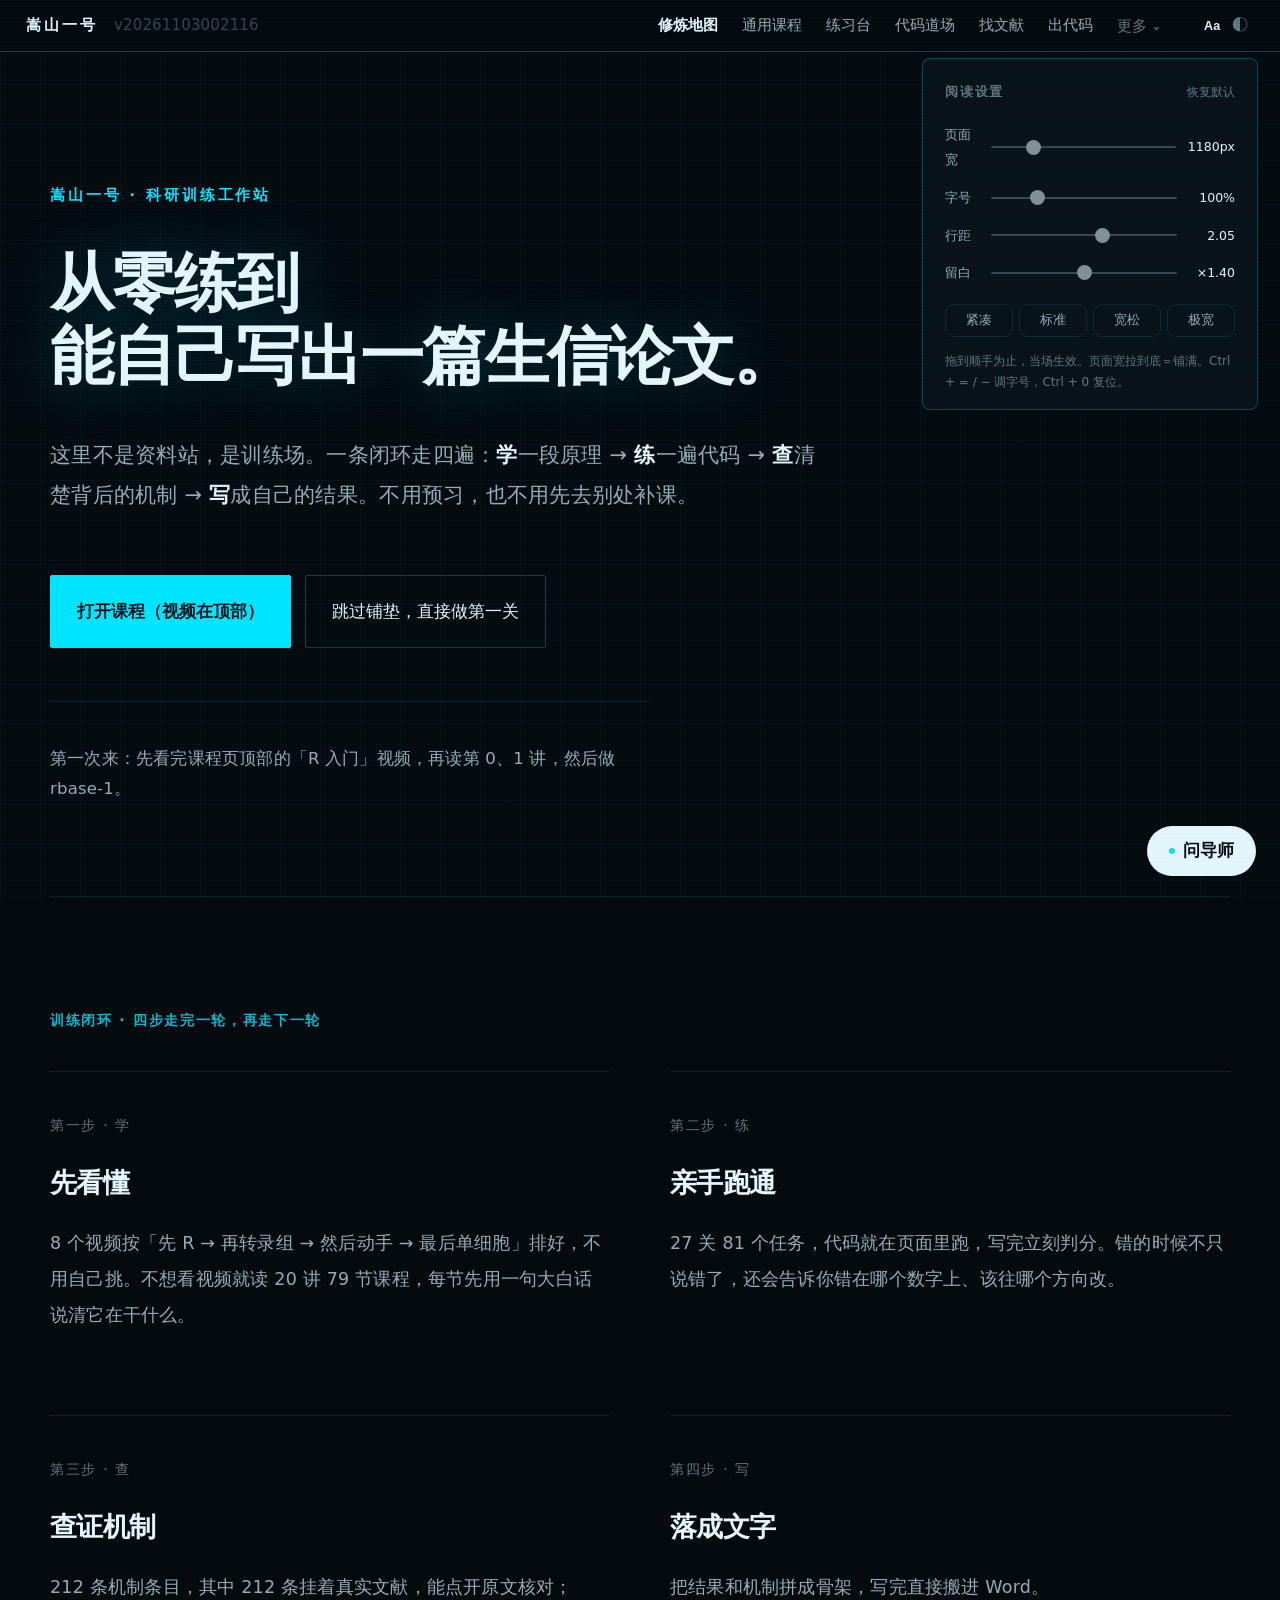
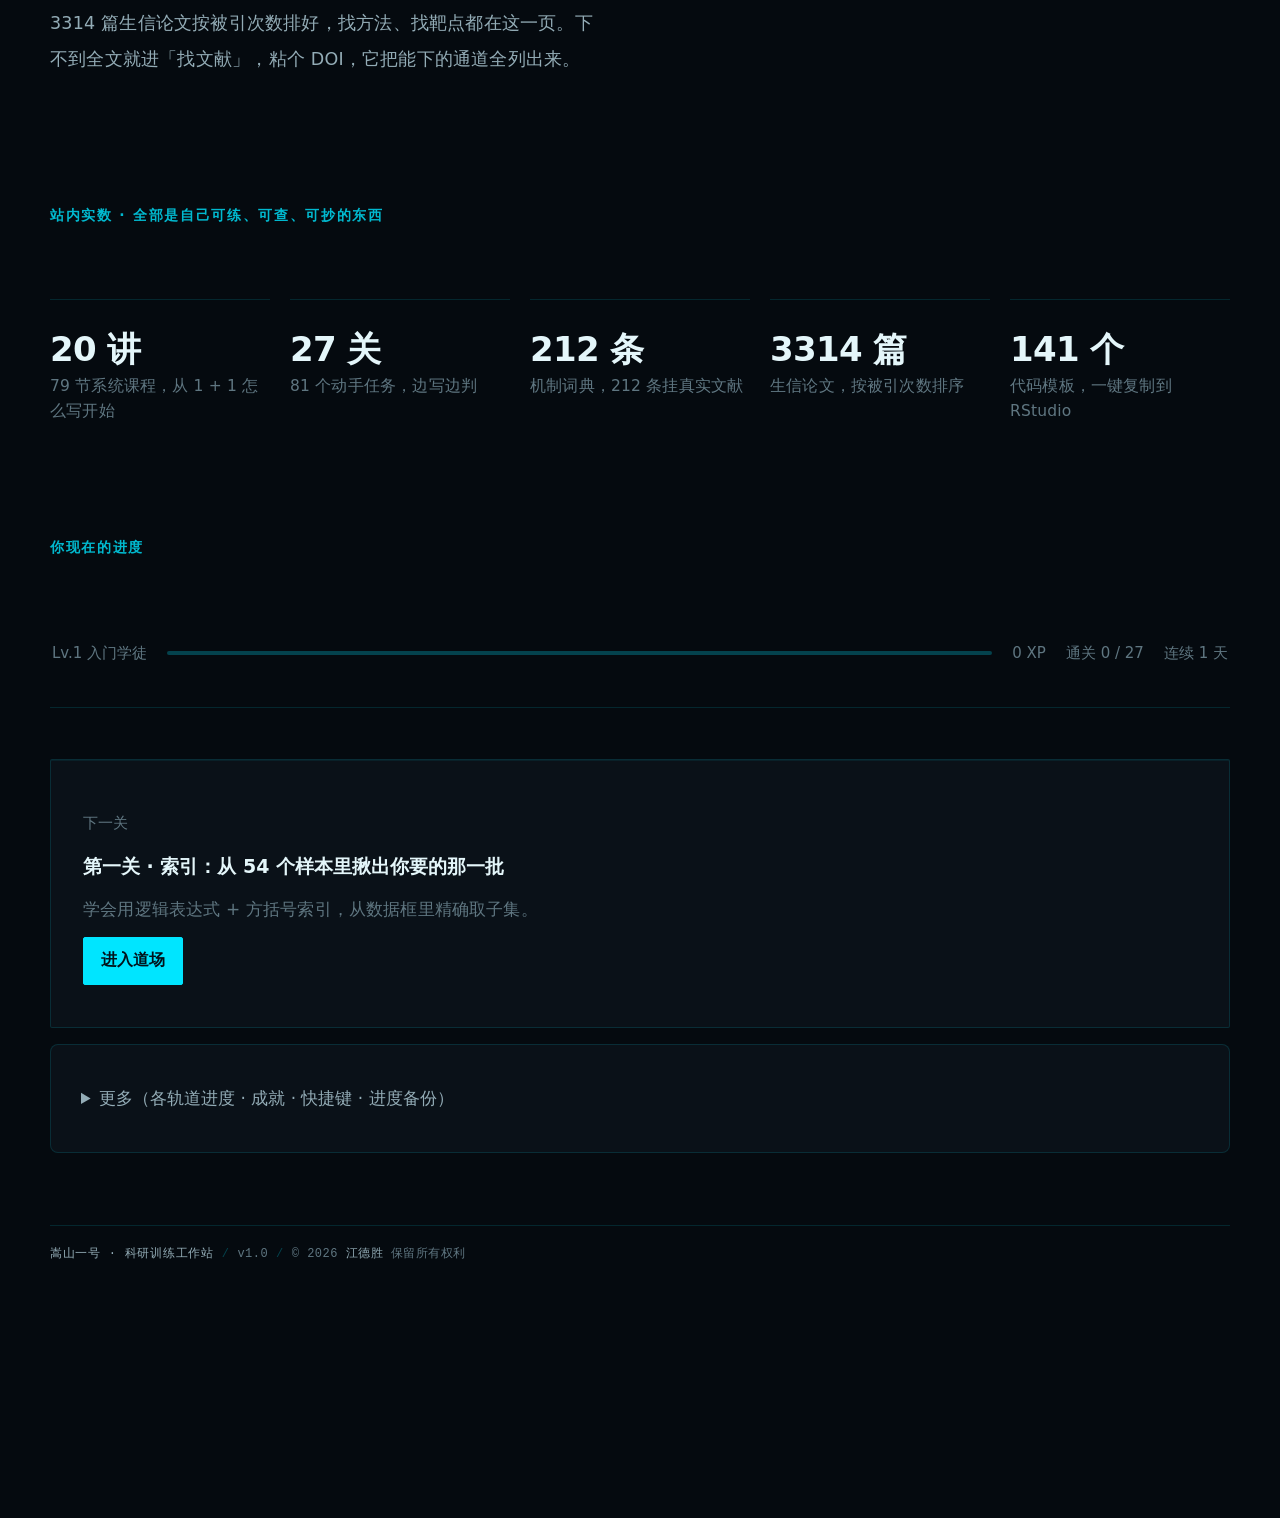
==== commit fa72a202: "嵩山一号科研工作站 · 上线" ====
--- a/index.html
+++ b/index.html
@@ -1,12 +1,22 @@
 <!DOCTYPE html>
+<!--
+  嵩山一号 · 科研训练工作站　v1.0
+  Copyright (c) 2026 江德胜　保留所有权利 (All Rights Reserved)
+  著作权人：江德胜　|　版本：1.0　|　发布日期：2026-11-03
+  未经著作权人书面许可，不得复制、修改、分发或用于商业用途。
+  第三方文献、数据集、软件包的著作权归各自权利人所有，详见 COPYRIGHT.md。
+-->
 <html lang="zh-CN">
 <head>
 <meta charset="utf-8">
 <meta name="viewport" content="width=device-width, initial-scale=1">
 <meta name="description" content="嵩山一号 · 科研训练工作站：浏览器内直接跑 R 的生信训练站。11 讲 36 节课程、27 关 81 个代码任务、212 条机制词典（全部挂真实文献）、3314 篇论文、141 个代码模板。">
+<meta name="author" content="江德胜">
+<meta name="copyright" content="Copyright (c) 2026 江德胜. All Rights Reserved.">
+<meta name="generator" content="嵩山一号 科研训练工作站 v1.0">
 <meta name="theme-color" content="#000000">
 <title>嵩山一号 · 科研训练工作站</title>
-<link rel="stylesheet" href="assets/theme.20261102230305.css">
+<link rel="stylesheet" href="assets/theme.20261103002116.css">
 <script>
 /* 首屏先套用已保存的字号/行距/留白，避免闪一下再变 */
 (function () {
@@ -47,53 +57,60 @@
 
 <main class="wrap">
   <div class="page" id="view"></div>
+  <footer class="sitefoot" role="contentinfo">
+    <span class="sf-brand">嵩山一号 · 科研训练工作站</span>
+    <span class="sf-dot">/</span>
+    <span>v1.0</span>
+    <span class="sf-dot">/</span>
+    <span>© 2026 <b>江德胜</b> 保留所有权利</span>
+  </footer>
 </main>
 
 <div class="toast" id="toast" style="display:none"></div>
 
 <!-- 数据层 -->
-<script src="data/data.20261102230305.js"></script>
-<script src="data/papers.20261102230305.js"></script>
-<script src="data/sources.20261102230305.js"></script>
-<script src="data/codebank.20261102230305.js"></script>
-<script src="data/codebank3.20261102230305.js"></script>
-<script src="data/seed_notes.20261102230305.js"></script>
-    <script src="data/knowledge.20261102230305.js"></script>
-    <script src="data/knowledge2.20261102230305.js"></script>
-    <script src="data/knowledge3.20261102230305.js"></script>
-<script src="data/knowledge4.20261102230305.js"></script>
-<script src="data/knowledge5.20261102230305.js"></script>
-<script src="data/knowledge6.20261102230305.js"></script>
-<script src="data/levels_core.20261102230305.js"></script>
-<script src="data/levels_adv.20261102230305.js"></script>
-<script src="data/examples.20261102230305.js"></script>
-<script src="data/course.20261102230305.js"></script>
-<script src="data/course0.20261102230305.js"></script>
-<script src="data/videos.20261102230305.js"></script>
-<script src="data/digest.20261102230305.js"></script>
-<script src="data/paper_ext.20261102230305.js"></script>
-<script src="data/litports.20261102230305.js"></script>
-<script src="data/playbook.20261102230305.js"></script>
-<script src="data/know_cite.20261102230305.js"></script>
-<script src="data/paths.20261102230305.js"></script>
-<script src="data/writing.20261102230305.js"></script>
-<script src="data/tutors.20261102230305.js"></script>
+<script src="data/data.20261103002116.js"></script>
+<script src="data/papers.20261103002116.js"></script>
+<script src="data/sources.20261103002116.js"></script>
+<script src="data/codebank.20261103002116.js"></script>
+<script src="data/codebank3.20261103002116.js"></script>
+<script src="data/seed_notes.20261103002116.js"></script>
+    <script src="data/knowledge.20261103002116.js"></script>
+    <script src="data/knowledge2.20261103002116.js"></script>
+    <script src="data/knowledge3.20261103002116.js"></script>
+<script src="data/knowledge4.20261103002116.js"></script>
+<script src="data/knowledge5.20261103002116.js"></script>
+<script src="data/knowledge6.20261103002116.js"></script>
+<script src="data/levels_core.20261103002116.js"></script>
+<script src="data/levels_adv.20261103002116.js"></script>
+<script src="data/examples.20261103002116.js"></script>
+<script src="data/course.20261103002116.js"></script>
+<script src="data/course0.20261103002116.js"></script>
+<script src="data/videos.20261103002116.js"></script>
+<script src="data/digest.20261103002116.js"></script>
+<script src="data/paper_ext.20261103002116.js"></script>
+<script src="data/litports.20261103002116.js"></script>
+<script src="data/playbook.20261103002116.js"></script>
+<script src="data/know_cite.20261103002116.js"></script>
+<script src="data/paths.20261103002116.js"></script>
+<script src="data/writing.20261103002116.js"></script>
+<script src="data/tutors.20261103002116.js"></script>
 
 <!-- 逻辑层 -->
-<script src="assets/store.20261102230305.js"></script>
-<script src="assets/webr.20261102230305.js"></script>
-  <script src="assets/view-dojo.20261102230305.js"></script>
-  <script src="assets/view-practice.20261102230305.js"></script>
-  <script src="assets/view-course.20261102230305.js"></script>
-<script src="assets/view-lib.20261102230305.js"></script>
-<script src="assets/view-lit.20261102230305.js"></script>
-<script src="assets/view-gen.20261102230305.js"></script>
-<script src="assets/view-write.20261102230305.js"></script>
-<script src="assets/tutor-dock.20261102230305.js"></script>
-<script src="assets/account.20261102230305.js"></script>
-<script src="assets/view-account.20261102230305.js"></script>
-<script src="assets/view-space.20261102230305.js"></script>
-<script src="assets/app.20261102230305.js"></script>
-<script src="assets/prefs.20261102230305.js"></script>
+<script src="assets/store.20261103002116.js"></script>
+<script src="assets/webr.20261103002116.js"></script>
+  <script src="assets/view-dojo.20261103002116.js"></script>
+  <script src="assets/view-practice.20261103002116.js"></script>
+  <script src="assets/view-course.20261103002116.js"></script>
+<script src="assets/view-lib.20261103002116.js"></script>
+<script src="assets/view-lit.20261103002116.js"></script>
+<script src="assets/view-gen.20261103002116.js"></script>
+<script src="assets/view-write.20261103002116.js"></script>
+<script src="assets/tutor-dock.20261103002116.js"></script>
+<script src="assets/account.20261103002116.js"></script>
+<script src="assets/view-account.20261103002116.js"></script>
+<script src="assets/view-space.20261103002116.js"></script>
+<script src="assets/app.20261103002116.js"></script>
+<script src="assets/prefs.20261103002116.js"></script>
 </body>
 </html>
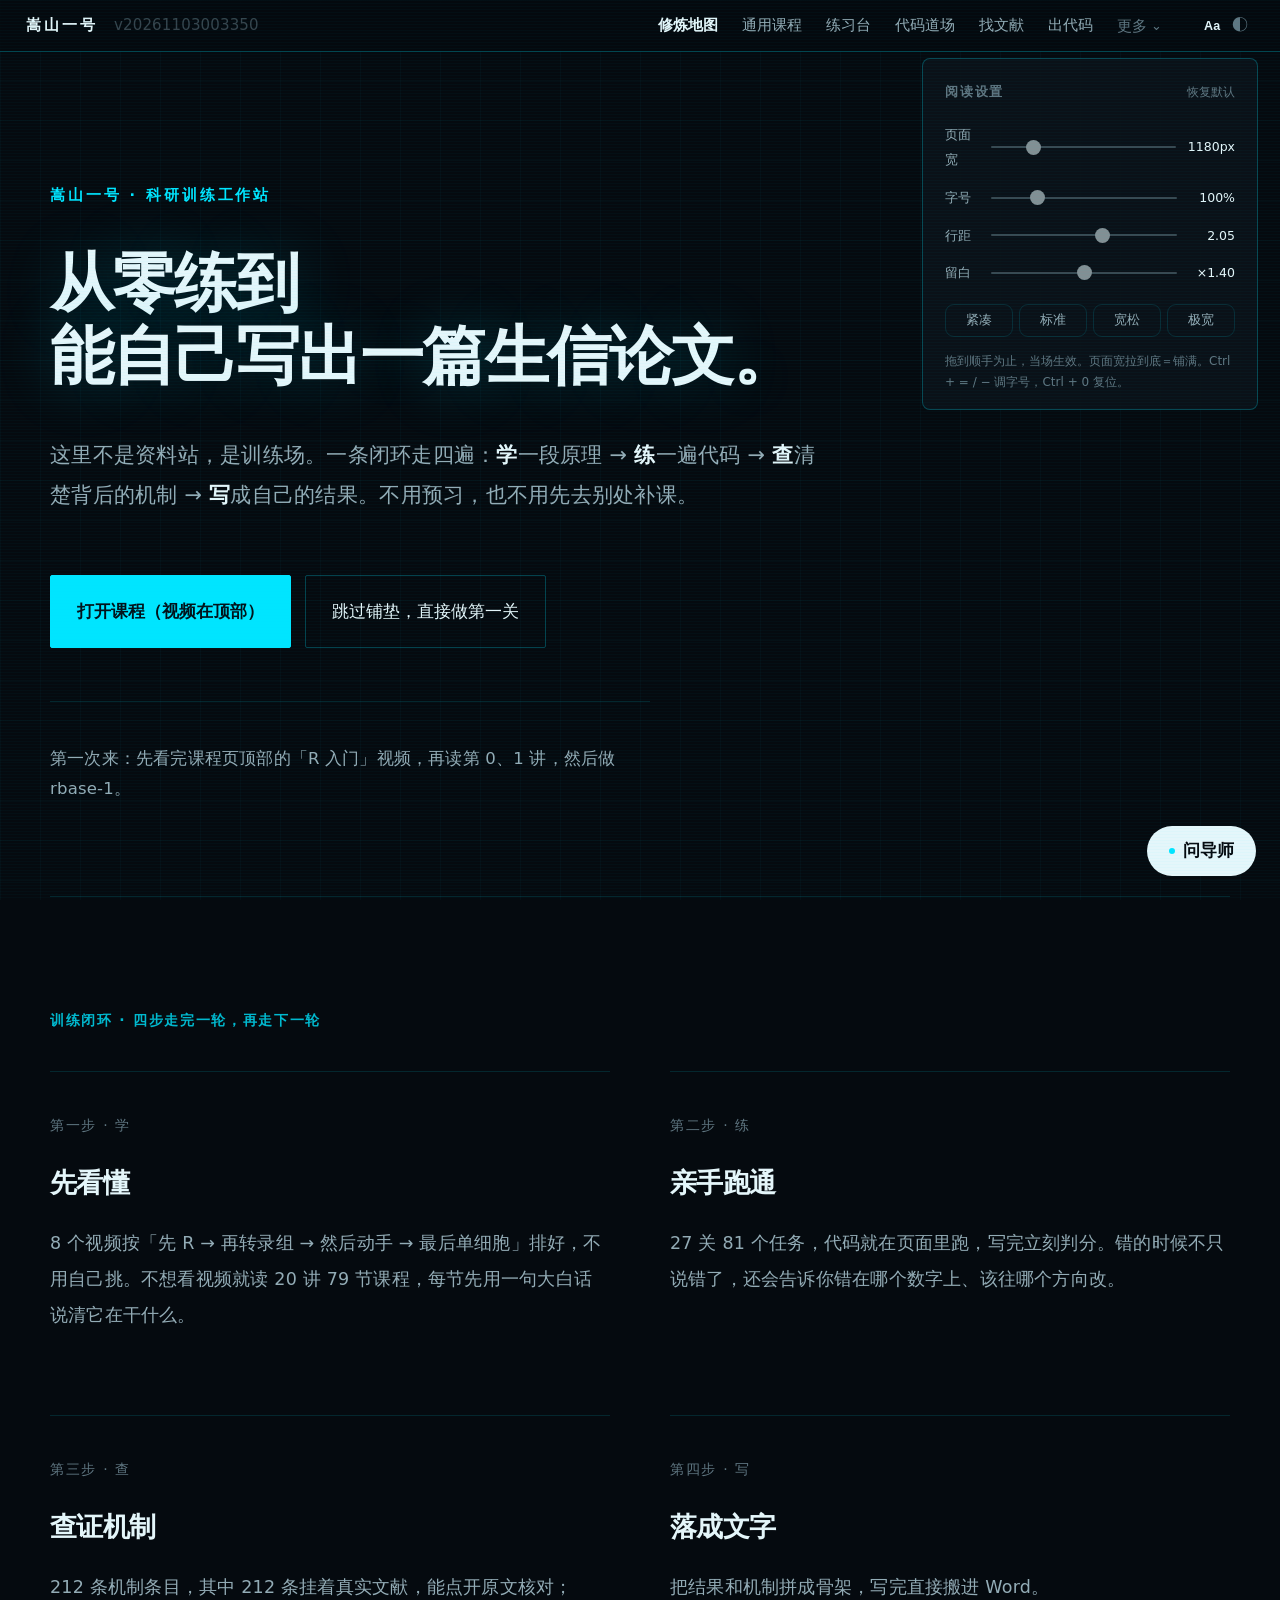
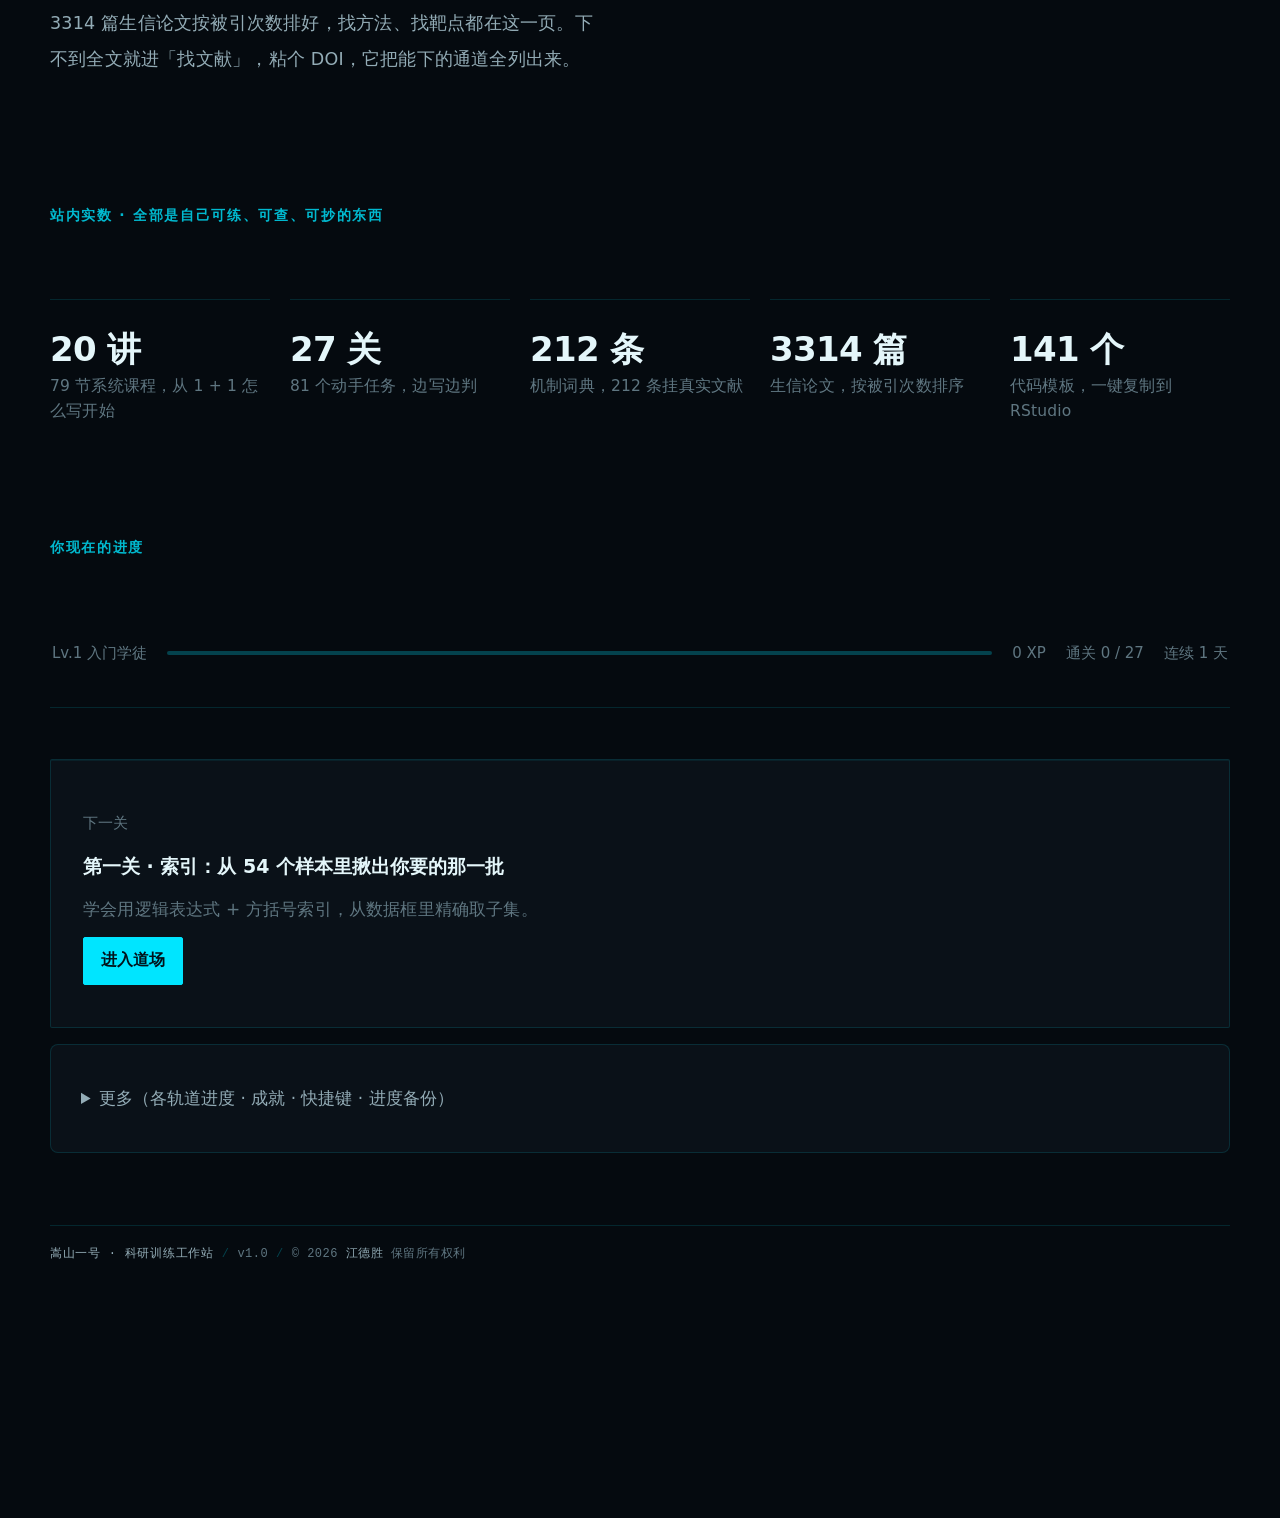
==== commit 172c042d: "嵩山一号科研工作站 · 上线" ====
--- a/index.html
+++ b/index.html
@@ -16,7 +16,7 @@
 <meta name="generator" content="嵩山一号 科研训练工作站 v1.0">
 <meta name="theme-color" content="#000000">
 <title>嵩山一号 · 科研训练工作站</title>
-<link rel="stylesheet" href="assets/theme.20261103002116.css">
+<link rel="stylesheet" href="assets/theme.20261103003350.css">
 <script>
 /* 首屏先套用已保存的字号/行距/留白，避免闪一下再变 */
 (function () {
@@ -69,48 +69,48 @@
 <div class="toast" id="toast" style="display:none"></div>
 
 <!-- 数据层 -->
-<script src="data/data.20261103002116.js"></script>
-<script src="data/papers.20261103002116.js"></script>
-<script src="data/sources.20261103002116.js"></script>
-<script src="data/codebank.20261103002116.js"></script>
-<script src="data/codebank3.20261103002116.js"></script>
-<script src="data/seed_notes.20261103002116.js"></script>
-    <script src="data/knowledge.20261103002116.js"></script>
-    <script src="data/knowledge2.20261103002116.js"></script>
-    <script src="data/knowledge3.20261103002116.js"></script>
-<script src="data/knowledge4.20261103002116.js"></script>
-<script src="data/knowledge5.20261103002116.js"></script>
-<script src="data/knowledge6.20261103002116.js"></script>
-<script src="data/levels_core.20261103002116.js"></script>
-<script src="data/levels_adv.20261103002116.js"></script>
-<script src="data/examples.20261103002116.js"></script>
-<script src="data/course.20261103002116.js"></script>
-<script src="data/course0.20261103002116.js"></script>
-<script src="data/videos.20261103002116.js"></script>
-<script src="data/digest.20261103002116.js"></script>
-<script src="data/paper_ext.20261103002116.js"></script>
-<script src="data/litports.20261103002116.js"></script>
-<script src="data/playbook.20261103002116.js"></script>
-<script src="data/know_cite.20261103002116.js"></script>
-<script src="data/paths.20261103002116.js"></script>
-<script src="data/writing.20261103002116.js"></script>
-<script src="data/tutors.20261103002116.js"></script>
+<script src="data/data.20261103003350.js"></script>
+<script src="data/papers.20261103003350.js"></script>
+<script src="data/sources.20261103003350.js"></script>
+<script src="data/codebank.20261103003350.js"></script>
+<script src="data/codebank3.20261103003350.js"></script>
+<script src="data/seed_notes.20261103003350.js"></script>
+    <script src="data/knowledge.20261103003350.js"></script>
+    <script src="data/knowledge2.20261103003350.js"></script>
+    <script src="data/knowledge3.20261103003350.js"></script>
+<script src="data/knowledge4.20261103003350.js"></script>
+<script src="data/knowledge5.20261103003350.js"></script>
+<script src="data/knowledge6.20261103003350.js"></script>
+<script src="data/levels_core.20261103003350.js"></script>
+<script src="data/levels_adv.20261103003350.js"></script>
+<script src="data/examples.20261103003350.js"></script>
+<script src="data/course.20261103003350.js"></script>
+<script src="data/course0.20261103003350.js"></script>
+<script src="data/videos.20261103003350.js"></script>
+<script src="data/digest.20261103003350.js"></script>
+<script src="data/paper_ext.20261103003350.js"></script>
+<script src="data/litports.20261103003350.js"></script>
+<script src="data/playbook.20261103003350.js"></script>
+<script src="data/know_cite.20261103003350.js"></script>
+<script src="data/paths.20261103003350.js"></script>
+<script src="data/writing.20261103003350.js"></script>
+<script src="data/tutors.20261103003350.js"></script>
 
 <!-- 逻辑层 -->
-<script src="assets/store.20261103002116.js"></script>
-<script src="assets/webr.20261103002116.js"></script>
-  <script src="assets/view-dojo.20261103002116.js"></script>
-  <script src="assets/view-practice.20261103002116.js"></script>
-  <script src="assets/view-course.20261103002116.js"></script>
-<script src="assets/view-lib.20261103002116.js"></script>
-<script src="assets/view-lit.20261103002116.js"></script>
-<script src="assets/view-gen.20261103002116.js"></script>
-<script src="assets/view-write.20261103002116.js"></script>
-<script src="assets/tutor-dock.20261103002116.js"></script>
-<script src="assets/account.20261103002116.js"></script>
-<script src="assets/view-account.20261103002116.js"></script>
-<script src="assets/view-space.20261103002116.js"></script>
-<script src="assets/app.20261103002116.js"></script>
-<script src="assets/prefs.20261103002116.js"></script>
+<script src="assets/store.20261103003350.js"></script>
+<script src="assets/webr.20261103003350.js"></script>
+  <script src="assets/view-dojo.20261103003350.js"></script>
+  <script src="assets/view-practice.20261103003350.js"></script>
+  <script src="assets/view-course.20261103003350.js"></script>
+<script src="assets/view-lib.20261103003350.js"></script>
+<script src="assets/view-lit.20261103003350.js"></script>
+<script src="assets/view-gen.20261103003350.js"></script>
+<script src="assets/view-write.20261103003350.js"></script>
+<script src="assets/tutor-dock.20261103003350.js"></script>
+<script src="assets/account.20261103003350.js"></script>
+<script src="assets/view-account.20261103003350.js"></script>
+<script src="assets/view-space.20261103003350.js"></script>
+<script src="assets/app.20261103003350.js"></script>
+<script src="assets/prefs.20261103003350.js"></script>
 </body>
 </html>
